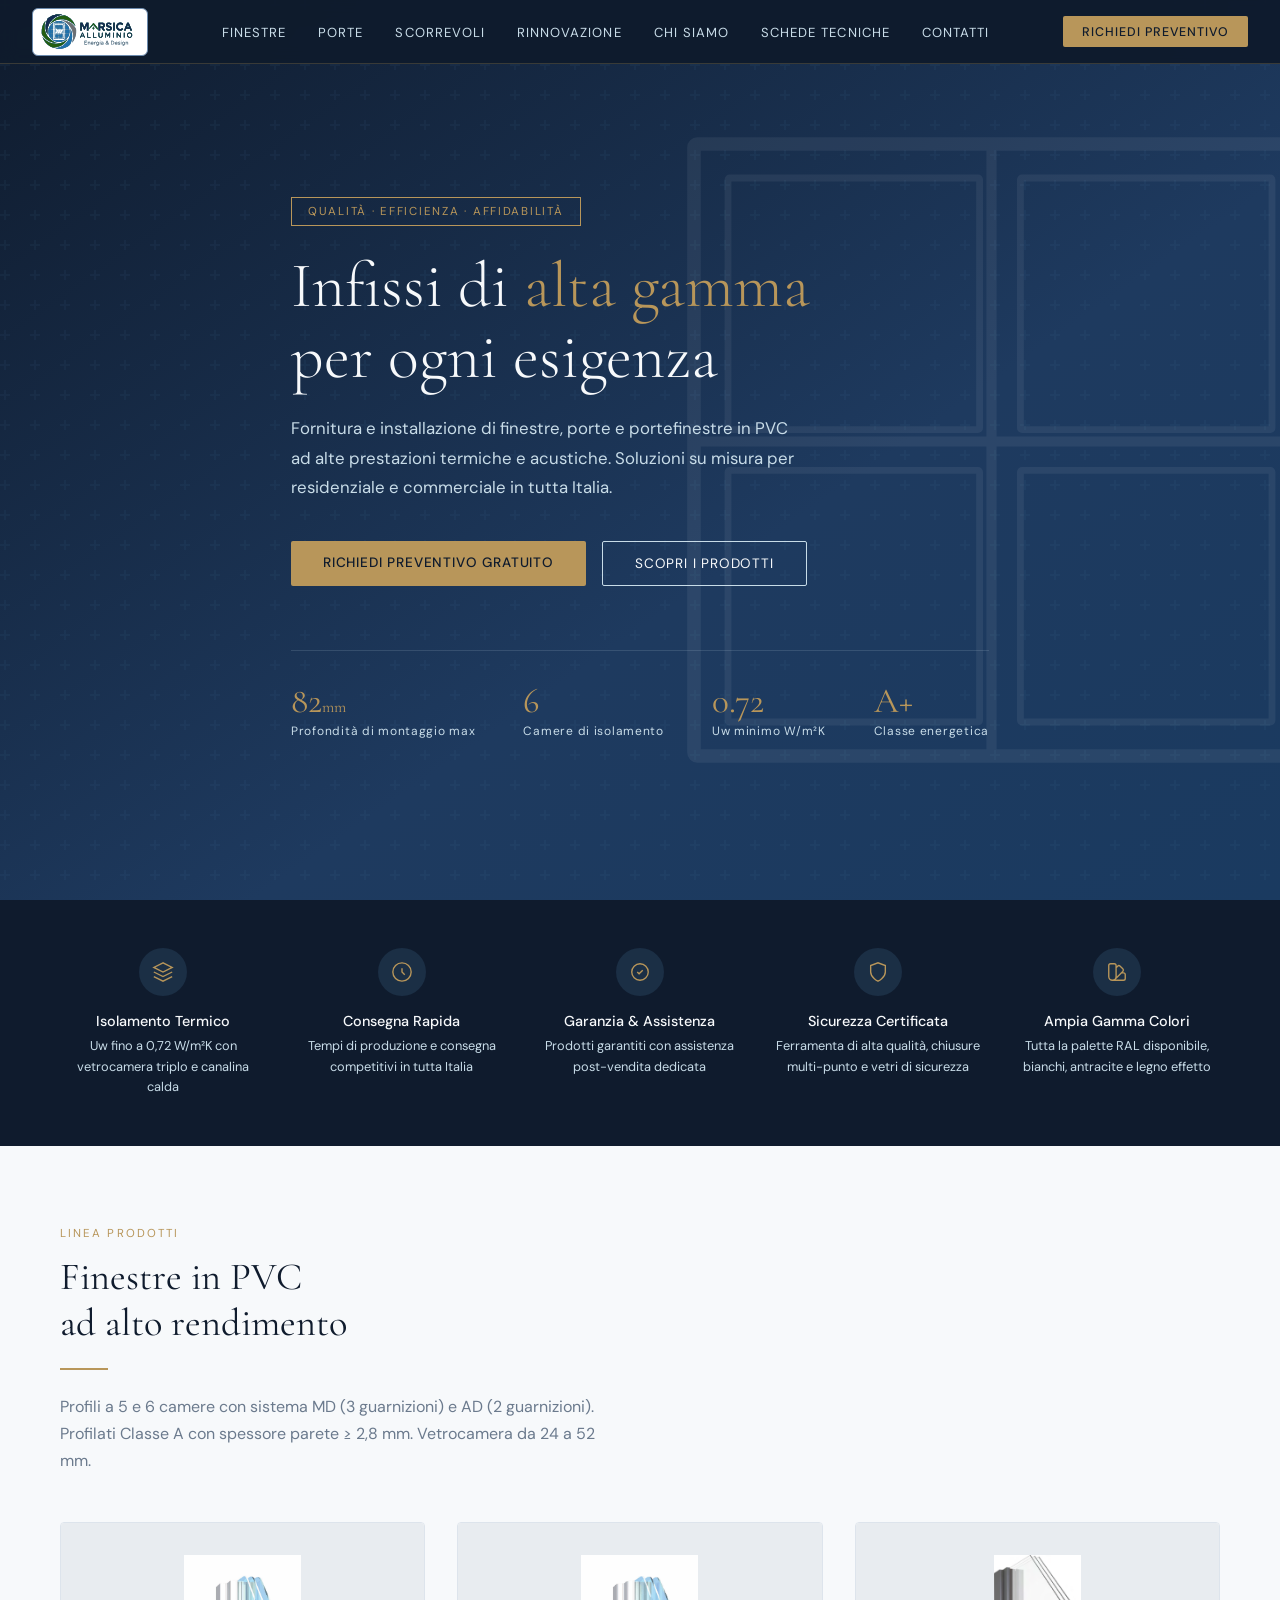
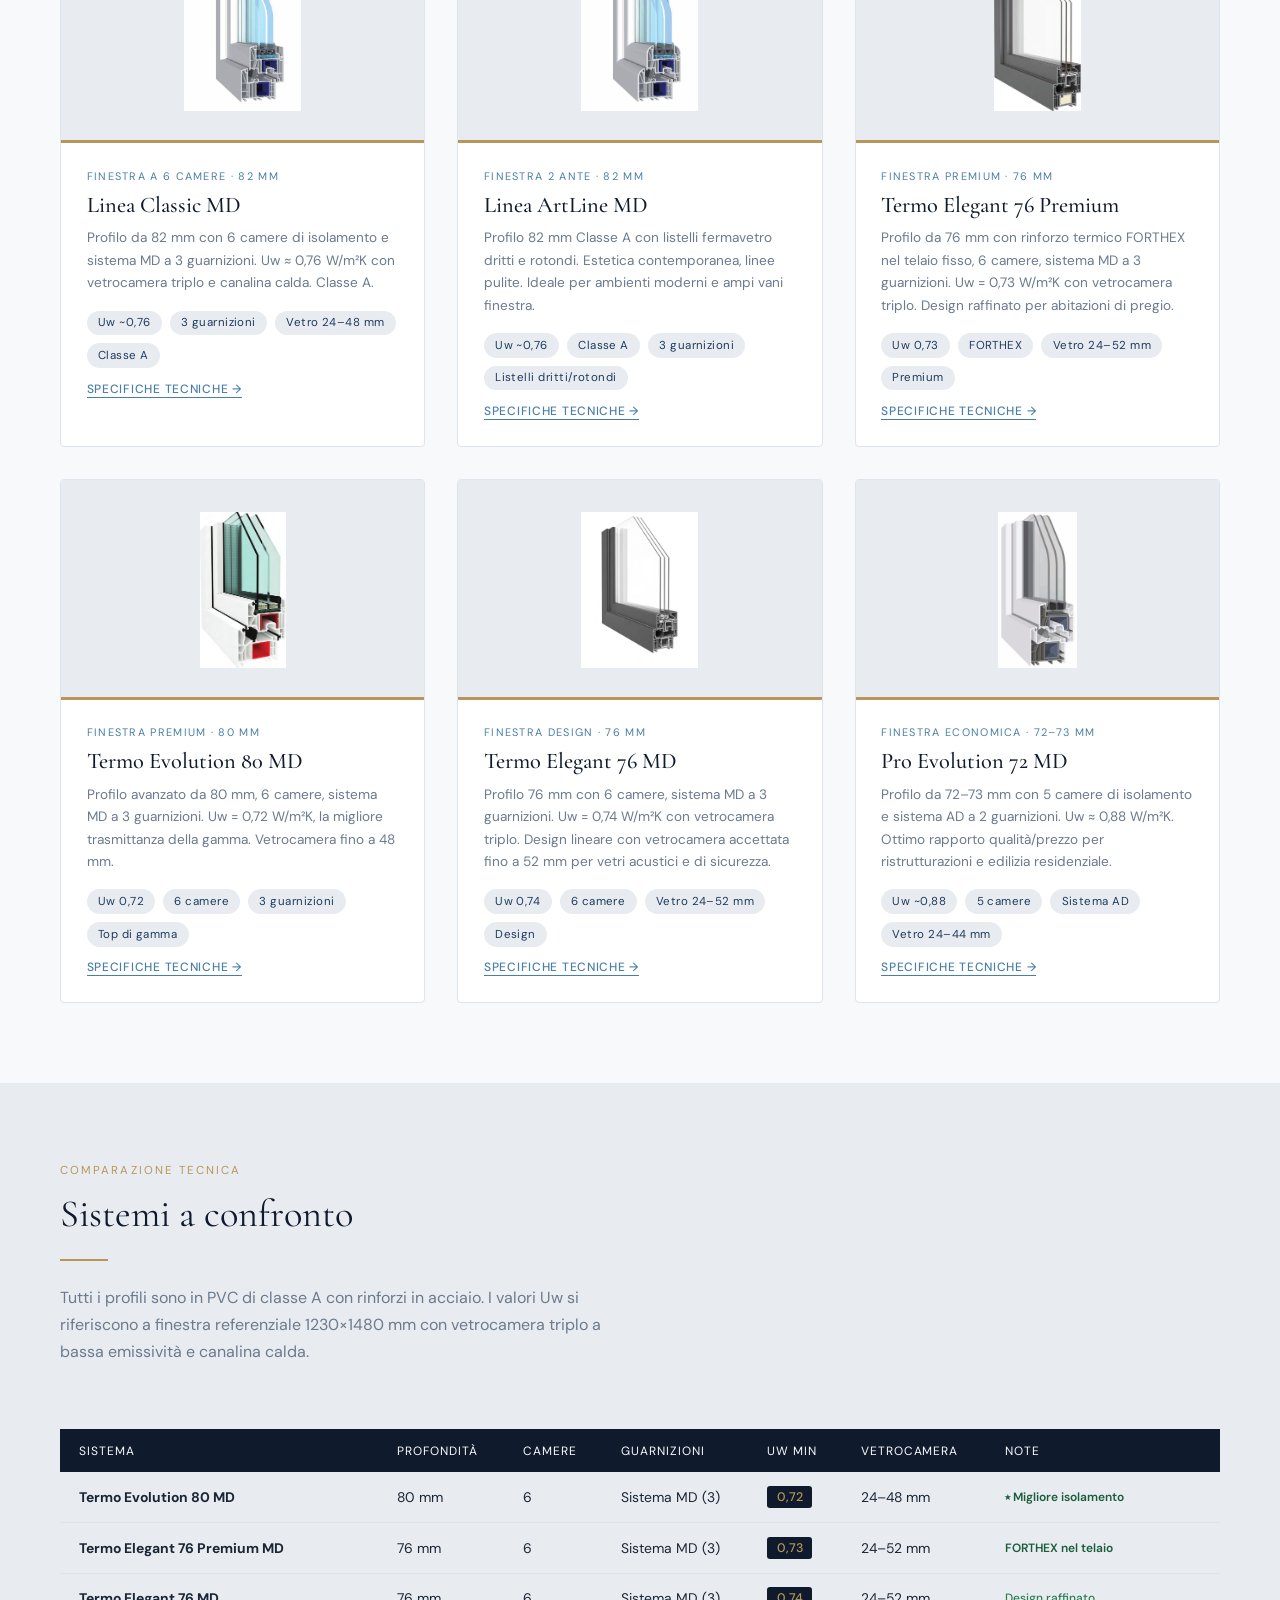
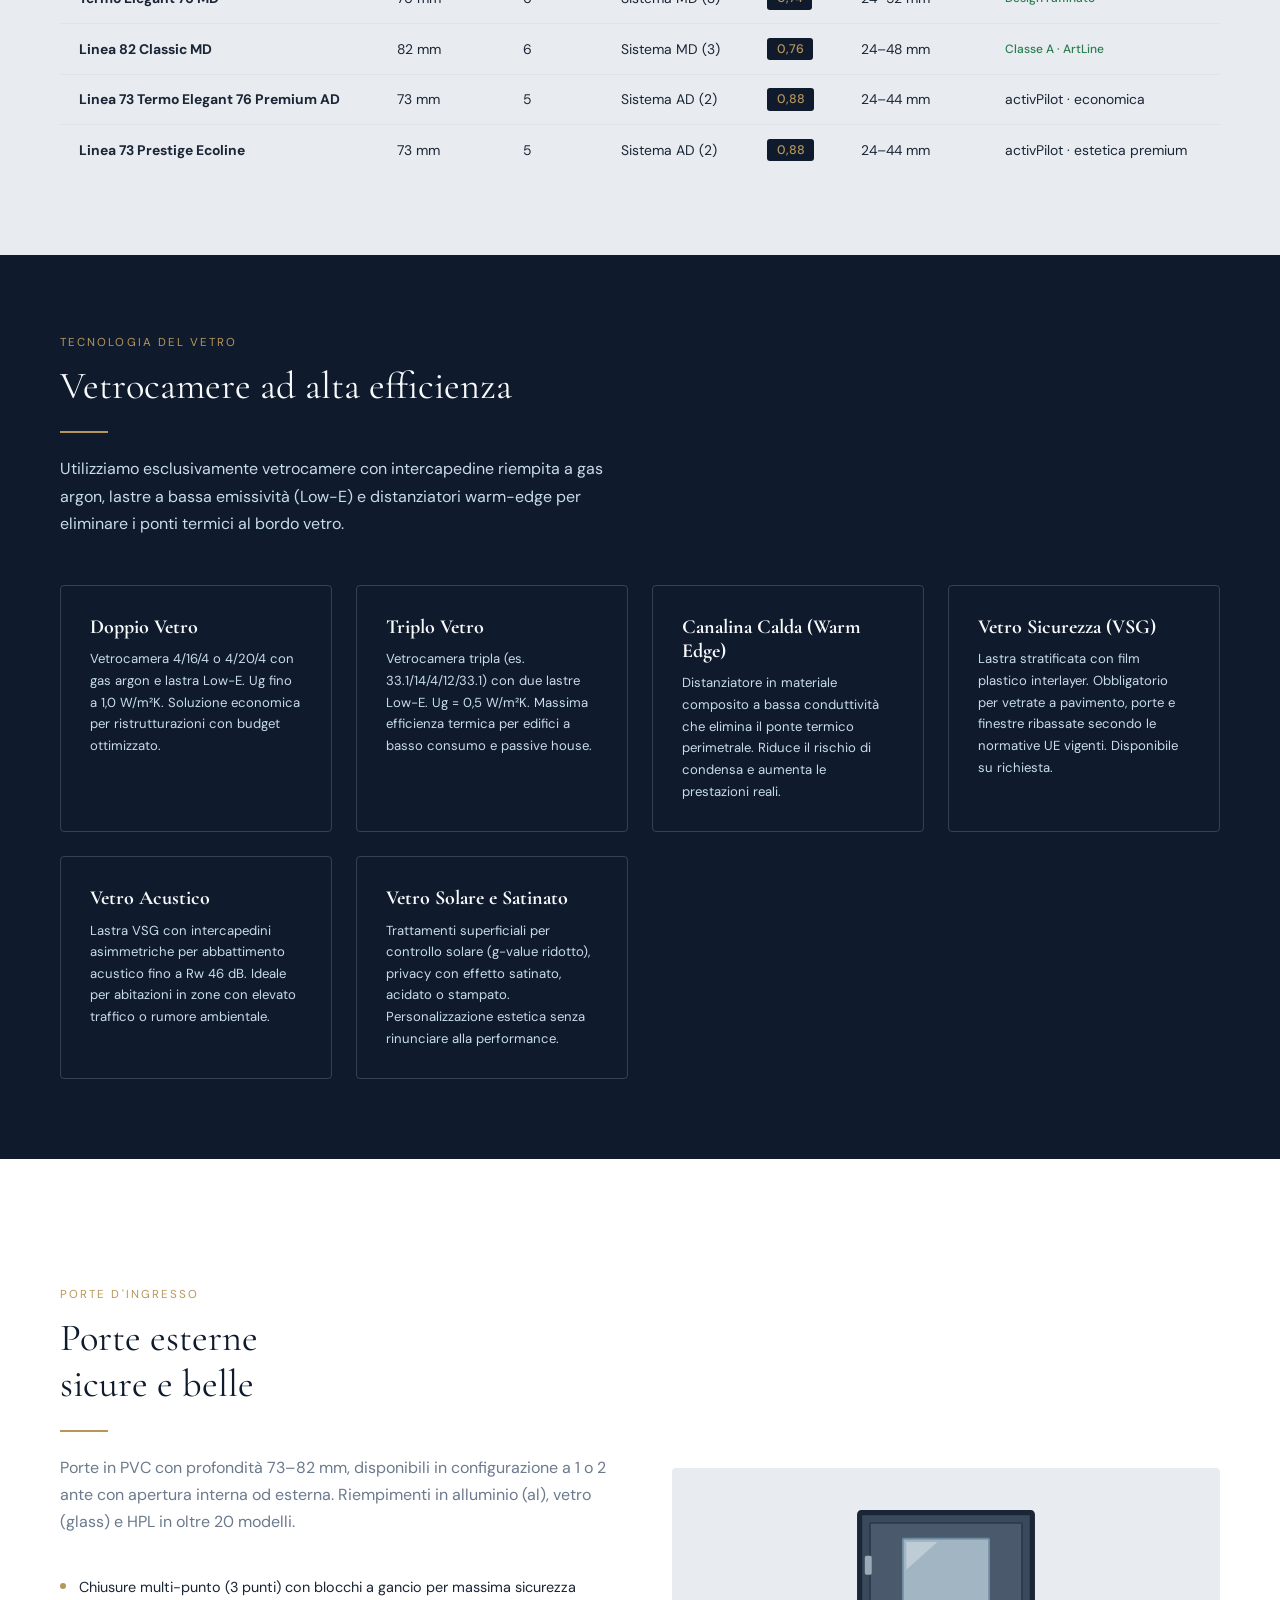
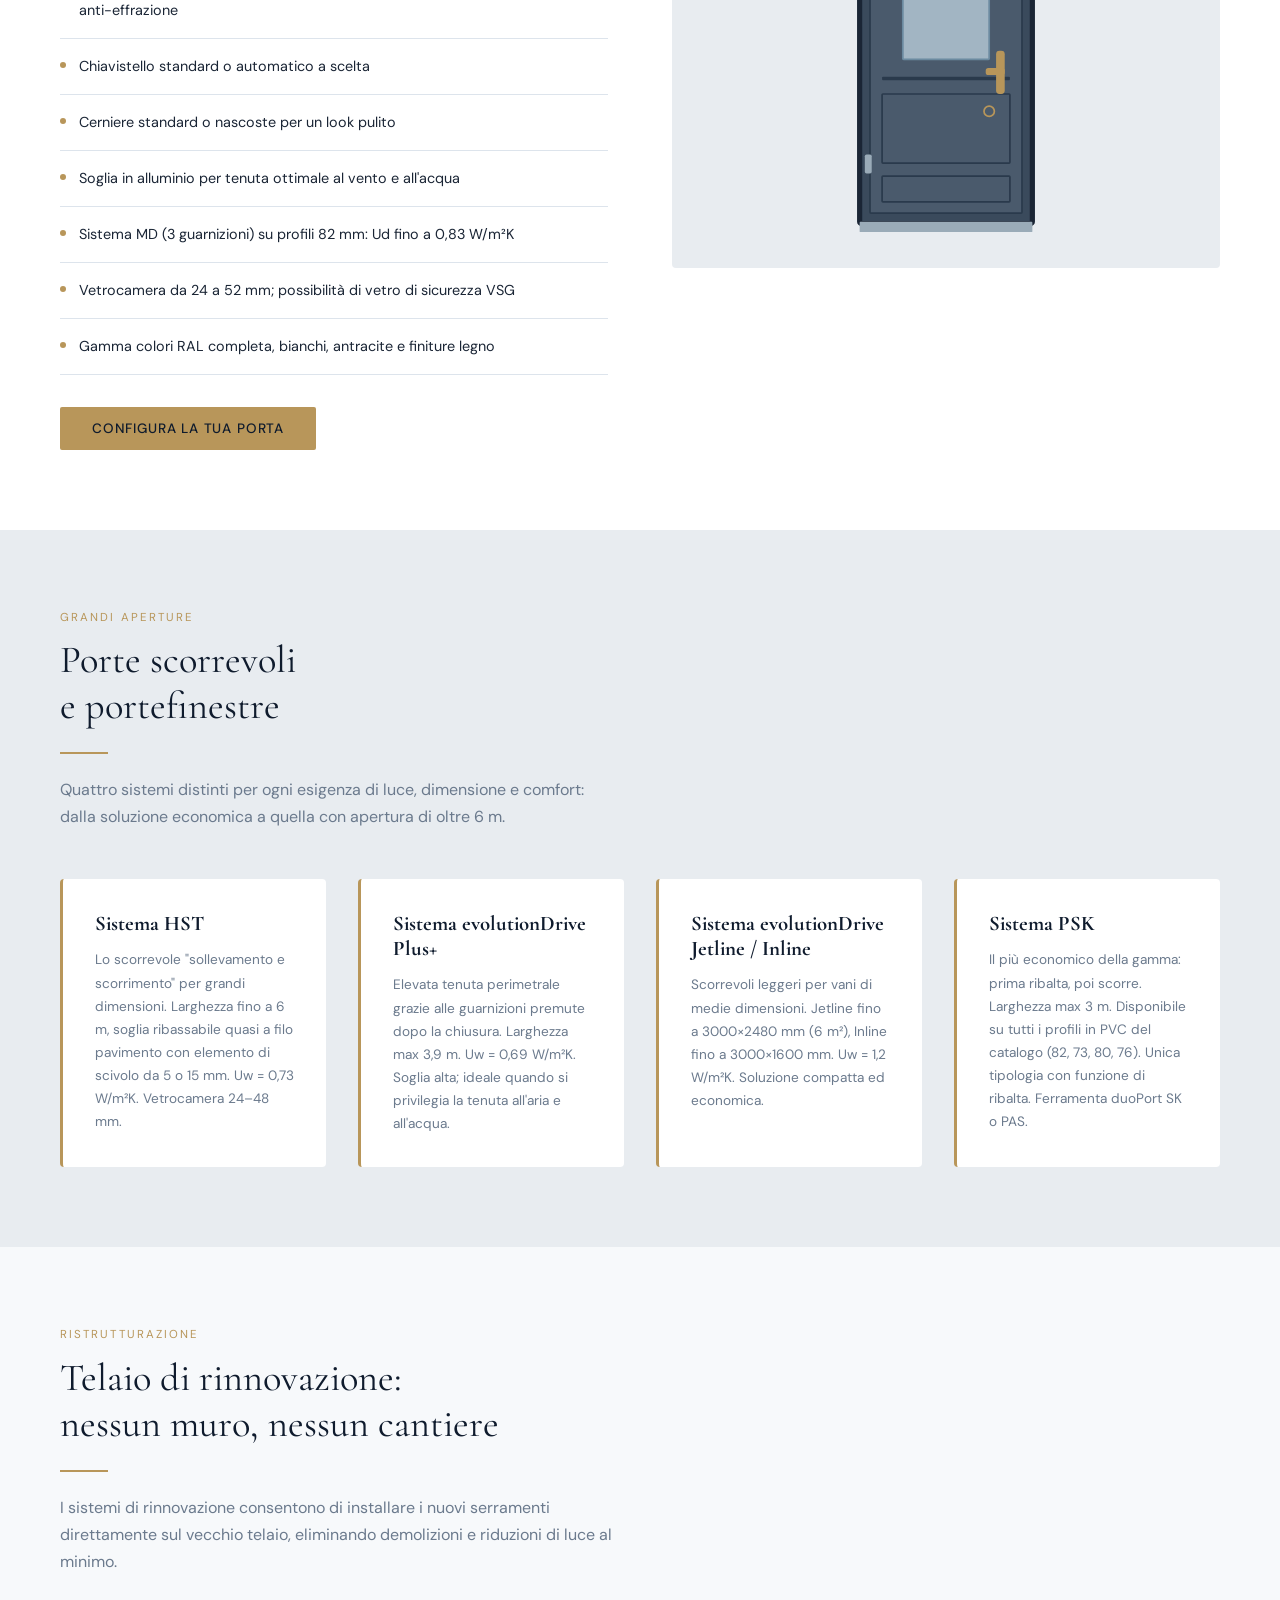
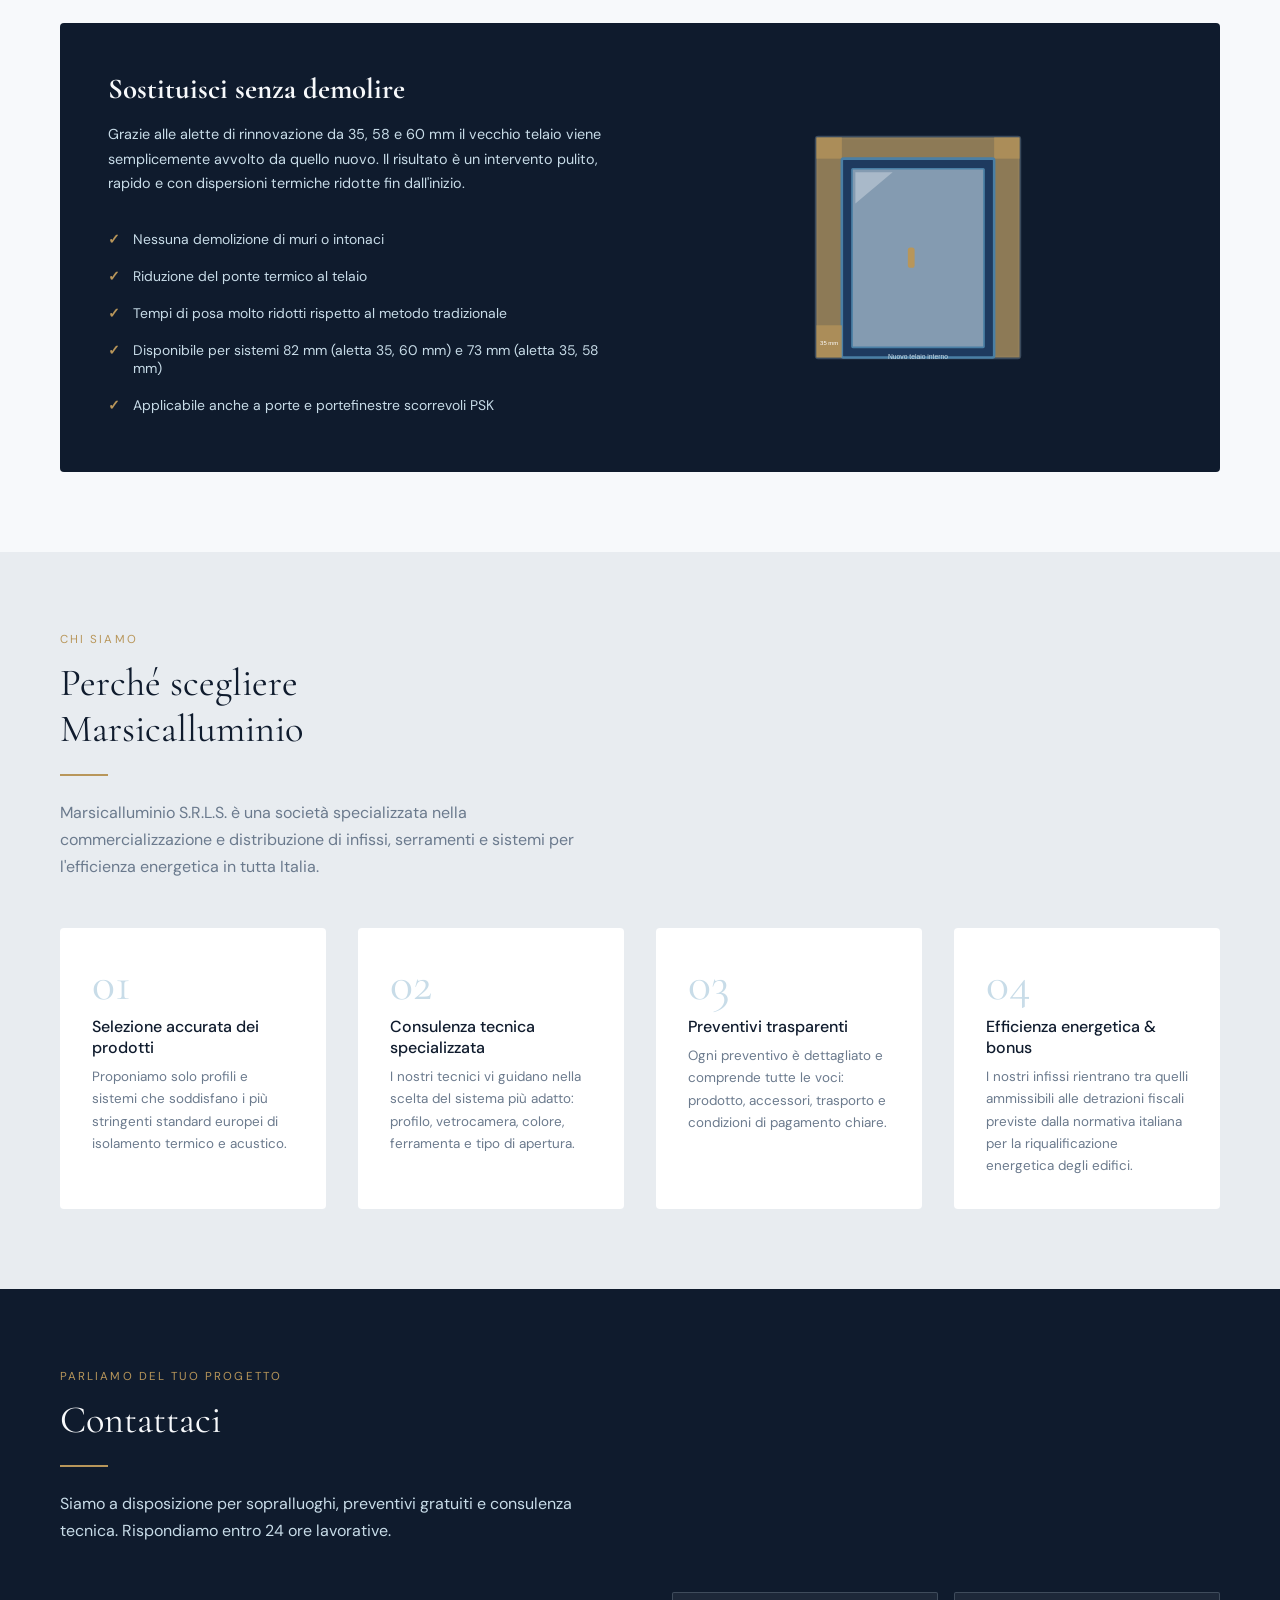
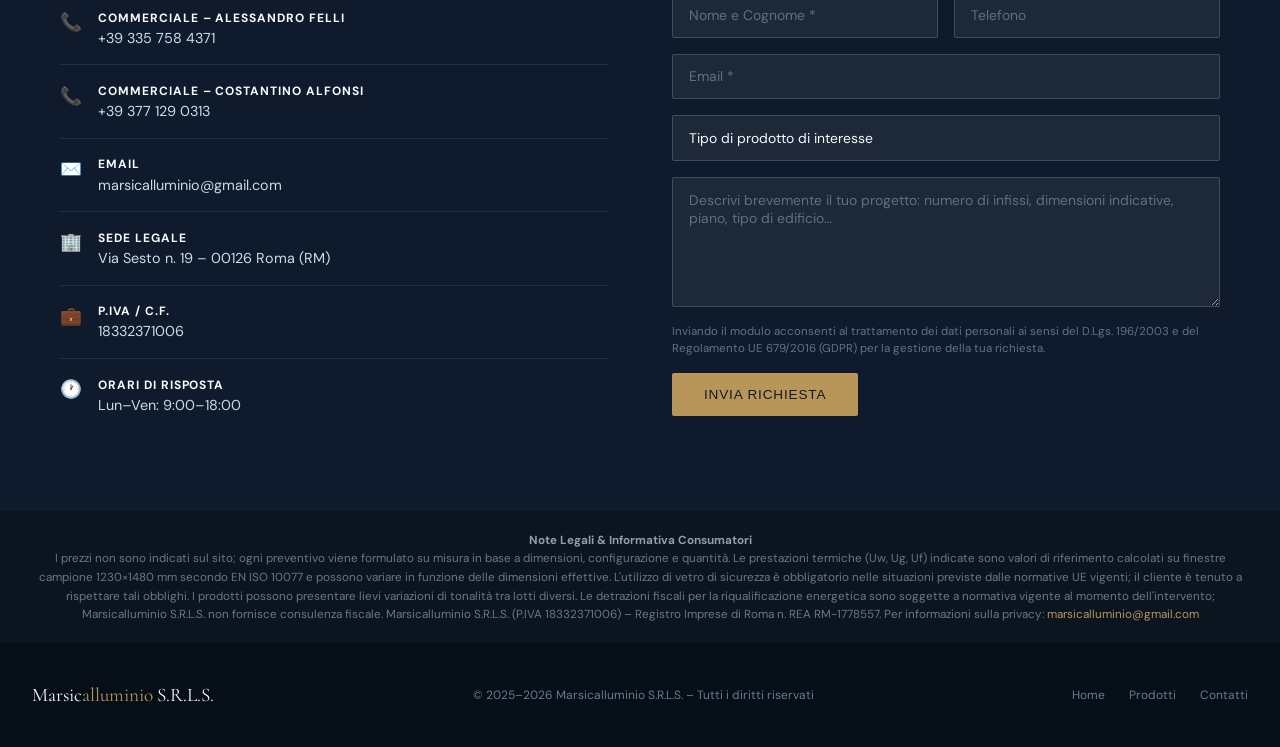
==== index.html @ 1d73bea4 "Improve Formspree contact form: add _replyto field and better error handling Agent-Logs-Url: https:/" ====
<!DOCTYPE html>
<html lang="it">
<head>
<meta charset="UTF-8">
<meta name="viewport" content="width=device-width, initial-scale=1.0">
<title>Marsicalluminio S.R.L.S. – Infissi, Finestre & Porte</title>
<meta name="description" content="Marsicalluminio S.R.L.S. – Commercio, fornitura e installazione di finestre, porte, infissi e serramenti in PVC, alluminio e legno. Roma e tutta Italia.">
<link rel="preconnect" href="https://fonts.googleapis.com">
<link href="https://fonts.googleapis.com/css2?family=Cormorant+Garamond:wght@300;400;500;600&family=DM+Sans:wght@300;400;500&display=swap" rel="stylesheet">
<style>
  :root {
    --navy: #0f1b2d;
    --steel: #1e3a5f;
    --sky: #4a7fa5;
    --ice: #c8dce8;
    --silver: #e8ecf0;
    --gold: #b8965a;
    --white: #f7f9fb;
    --text: #1a2535;
    --muted: #6b7a8d;
    --radius: 2px;
  }

  *, *::before, *::after { box-sizing: border-box; margin: 0; padding: 0; }

  html { scroll-behavior: smooth; }

  body {
    font-family: 'DM Sans', sans-serif;
    background: var(--white);
    color: var(--text);
    overflow-x: hidden;
  }

  /* ─── NAVBAR ─────────────────────────────── */
  nav {
    position: fixed; top: 0; left: 0; right: 0; z-index: 100;
    background: rgba(15,27,45,0.97);
    backdrop-filter: blur(8px);
    border-bottom: 1px solid rgba(184,150,90,0.25);
    padding: 0 2rem;
    display: flex; align-items: center; justify-content: space-between;
    height: 64px;
  }
  .nav-brand {
    display: flex; align-items: center;
    text-decoration: none;
    height: 100%;
    padding: 8px 0;
  }
  .nav-brand img {
    height: 48px; width: auto;
    display: block;
    background: #fff;
    border: 1.5px solid #6b8aad;
    border-radius: 6px;
    padding: 4px 10px 4px 6px;
  }
  .nav-links { display: flex; gap: 2rem; list-style: none; }
  .nav-links a {
    color: var(--ice); font-size: .82rem; text-decoration: none;
    letter-spacing: 0.08em; text-transform: uppercase;
    transition: color .2s;
  }
  .nav-links a:hover { color: var(--gold); }
  .nav-cta {
    background: var(--gold); color: var(--navy);
    padding: .45rem 1.2rem; border-radius: var(--radius);
    font-size: .78rem; font-weight: 500; letter-spacing: .08em;
    text-transform: uppercase; text-decoration: none;
    transition: opacity .2s;
  }
  .nav-cta:hover { opacity: .85; }
  .hamburger { display: none; flex-direction: column; gap: 5px; cursor: pointer; }
  .hamburger span { width: 24px; height: 2px; background: var(--white); display: block; }

  /* ─── HERO ────────────────────────────────── */
  .hero {
    min-height: 100vh;
    background: linear-gradient(145deg, var(--navy) 0%, var(--steel) 60%, #1a3a60 100%);
    position: relative; overflow: hidden;
    display: flex; align-items: center;
    padding: 100px 2rem 4rem;
  }
  .hero::before {
    content: '';
    position: absolute; inset: 0;
    background: url("data:image/svg+xml,%3Csvg width='60' height='60' viewBox='0 0 60 60' xmlns='http://www.w3.org/2000/svg'%3E%3Cg fill='none' fill-rule='evenodd'%3E%3Cg fill='%234a7fa5' fill-opacity='0.07'%3E%3Cpath d='M36 34v-4h-2v4h-4v2h4v4h2v-4h4v-2h-4zm0-30V0h-2v4h-4v2h4v4h2V6h4V4h-4zM6 34v-4H4v4H0v2h4v4h2v-4h4v-2H6zM6 4V0H4v4H0v2h4v4h2V6h4V4H6z'/%3E%3C/g%3E%3C/g%3E%3C/svg%3E");
  }
  /* Decorative window silhouette */
  .hero-deco {
    position: absolute; right: -60px; top: 50%; transform: translateY(-50%);
    width: 680px; height: 680px; opacity: .06;
  }
  .hero-content { position: relative; max-width: 680px; }
  .hero-badge {
    display: inline-block;
    border: 1px solid var(--gold); color: var(--gold);
    font-size: .72rem; letter-spacing: .15em; text-transform: uppercase;
    padding: .35rem 1rem; margin-bottom: 1.6rem;
    animation: fadeUp .8s ease both;
  }
  .hero h1 {
    font-family: 'Cormorant Garamond', serif;
    font-size: clamp(2.6rem, 5vw, 4.2rem);
    font-weight: 300; line-height: 1.1;
    color: var(--white); margin-bottom: 1.4rem;
    animation: fadeUp .8s .1s ease both;
  }
  .hero h1 em { color: var(--gold); font-style: normal; }
  .hero p {
    font-size: 1.05rem; color: var(--ice); line-height: 1.75;
    margin-bottom: 2.4rem; max-width: 520px;
    animation: fadeUp .8s .2s ease both;
  }
  .hero-actions {
    display: flex; gap: 1rem; flex-wrap: wrap;
    animation: fadeUp .8s .3s ease both;
  }
  .btn-primary {
    background: var(--gold); color: var(--navy);
    padding: .8rem 2rem; font-size: .85rem; font-weight: 500;
    letter-spacing: .06em; text-transform: uppercase;
    text-decoration: none; border-radius: var(--radius);
    transition: opacity .2s, transform .2s;
  }
  .btn-primary:hover { opacity: .88; transform: translateY(-1px); }
  .btn-outline {
    border: 1px solid var(--ice); color: var(--white);
    padding: .8rem 2rem; font-size: .85rem; font-weight: 400;
    letter-spacing: .06em; text-transform: uppercase;
    text-decoration: none; border-radius: var(--radius);
    transition: background .2s;
  }
  .btn-outline:hover { background: rgba(255,255,255,.08); }

  .hero-stats {
    display: flex; gap: 3rem; margin-top: 4rem;
    animation: fadeUp .8s .4s ease both;
    padding-top: 2rem; border-top: 1px solid rgba(200,220,232,.15);
  }
  .stat-num {
    font-family: 'Cormorant Garamond', serif;
    font-size: 2.2rem; color: var(--gold); line-height: 1;
  }
  .stat-lbl { font-size: .75rem; color: var(--ice); letter-spacing: .06em; margin-top: .3rem; }

  /* ─── WINDOW SVG ILLUSTRATIONS ──────────── */
  .win-svg { width: 100%; height: 100%; }

  /* ─── SECTIONS ────────────────────────────── */
  section { padding: 5rem 2rem; }
  .container { max-width: 1160px; margin: 0 auto; }
  .section-label {
    font-size: .72rem; letter-spacing: .18em; text-transform: uppercase;
    color: var(--gold); margin-bottom: .8rem;
  }
  .section-title {
    font-family: 'Cormorant Garamond', serif;
    font-size: clamp(1.8rem, 3vw, 2.8rem);
    font-weight: 400; color: var(--navy); line-height: 1.2;
    margin-bottom: 1rem;
  }
  .section-sub { font-size: 1rem; color: var(--muted); line-height: 1.7; max-width: 560px; }
  .divider { width: 48px; height: 2px; background: var(--gold); margin: 1.4rem 0; }

  /* ─── FEATURES STRIP ──────────────────────── */
  .features-strip {
    background: var(--navy); padding: 3rem 2rem;
  }
  .features-grid {
    max-width: 1160px; margin: 0 auto;
    display: grid; grid-template-columns: repeat(auto-fit, minmax(200px, 1fr)); gap: 2rem;
  }
  .feature-item { text-align: center; }
  .feature-icon {
    width: 48px; height: 48px; margin: 0 auto 1rem;
    background: rgba(74,127,165,.2); border-radius: 50%;
    display: flex; align-items: center; justify-content: center;
  }
  .feature-icon svg { width: 22px; height: 22px; stroke: var(--gold); fill: none; stroke-width: 1.5; }
  .feature-item h3 { font-size: .9rem; color: var(--white); font-weight: 500; margin-bottom: .4rem; }
  .feature-item p { font-size: .8rem; color: var(--ice); line-height: 1.6; }

  /* ─── PRODUCTS ────────────────────────────── */
  #prodotti { background: var(--white); }
  .products-grid {
    display: grid;
    grid-template-columns: repeat(auto-fit, minmax(300px, 1fr));
    gap: 2rem; margin-top: 3rem;
  }
  a.product-card {
    display: block; text-decoration: none; color: inherit;
  }
  .product-card {
    background: #fff; border: 1px solid #dde4ec;
    border-radius: 4px; overflow: hidden;
    transition: transform .25s, box-shadow .25s;
  }
  .product-card:hover { transform: translateY(-4px); box-shadow: 0 12px 32px rgba(15,27,45,.12); }
  .product-visual {
    background: var(--silver);
    height: 220px; display: flex; align-items: center; justify-content: center;
    padding: 2rem; position: relative; overflow: hidden;
  }
  .product-visual::after {
    content: '';
    position: absolute; bottom: 0; left: 0; right: 0; height: 3px;
    background: var(--gold);
  }
  .product-info { padding: 1.6rem; }
  .product-tag {
    font-size: .68rem; letter-spacing: .12em; text-transform: uppercase;
    color: var(--sky); margin-bottom: .5rem;
  }
  .product-info h3 {
    font-family: 'Cormorant Garamond', serif;
    font-size: 1.4rem; font-weight: 500; color: var(--navy); margin-bottom: .6rem;
  }
  .product-info p { font-size: .85rem; color: var(--muted); line-height: 1.65; margin-bottom: 1rem; }
  .product-specs { display: flex; flex-wrap: wrap; gap: .5rem; }
  .spec-pill {
    font-size: .72rem; padding: .3rem .7rem;
    background: var(--silver); color: var(--steel);
    border-radius: 20px; letter-spacing: .04em;
  }
  .product-tech-link {
    display: inline-block; margin-top: .8rem;
    font-size: .75rem; font-weight: 500; letter-spacing: .06em; text-transform: uppercase;
    color: var(--sky); text-decoration: none;
    border-bottom: 1px solid var(--sky);
    transition: color .2s, border-color .2s;
  }
  .product-tech-link:hover { color: var(--gold); border-color: var(--gold); }

  /* ─── WINDOW TYPES SVGs ───────────────────── */
  .svg-window-casement { /* inline */ }

  /* ─── SYSTEMS SECTION ─────────────────────── */
  #sistemi { background: var(--silver); }
  .systems-table {
    width: 100%; border-collapse: collapse; margin-top: 2rem;
    font-size: .87rem;
  }
  .systems-table th {
    background: var(--navy); color: var(--white);
    padding: .85rem 1.2rem; text-align: left;
    font-size: .75rem; letter-spacing: .08em; text-transform: uppercase; font-weight: 400;
  }
  .systems-table td {
    padding: .85rem 1.2rem; border-bottom: 1px solid #dde4ec;
    vertical-align: middle;
  }
  .systems-table tr:last-child td { border-bottom: none; }
  .systems-table tr:hover td { background: rgba(74,127,165,.05); }
  .uw-badge {
    display: inline-block;
    background: var(--navy); color: var(--gold);
    font-size: .78rem; padding: .2rem .6rem; border-radius: 3px; font-weight: 500;
  }
  .system-good { color: #2a7c4f; font-weight: 500; font-size: .75rem; }
  .system-best { color: #1a5c38; font-weight: 600; font-size: .75rem; }

  /* ─── GLAZING ─────────────────────────────── */
  #vetrocamera { background: var(--navy); color: var(--white); }
  #vetrocamera .section-title { color: var(--white); }
  #vetrocamera .section-sub { color: var(--ice); }
  .glass-grid {
    display: grid; grid-template-columns: repeat(auto-fit, minmax(220px, 1fr));
    gap: 1.5rem; margin-top: 3rem;
  }
  .glass-card {
    border: 1px solid rgba(200,220,232,.2); padding: 1.8rem;
    border-radius: 4px; transition: border-color .2s;
  }
  .glass-card:hover { border-color: var(--gold); }
  .glass-card h3 { font-family: 'Cormorant Garamond', serif; font-size: 1.25rem; color: var(--white); margin-bottom: .6rem; }
  .glass-card p { font-size: .82rem; color: var(--ice); line-height: 1.65; }

  /* ─── DOORS SECTION ───────────────────────── */
  #porte { background: #fff; }
  .doors-layout {
    display: grid; grid-template-columns: 1fr 1fr; gap: 4rem;
    align-items: center; margin-top: 3rem;
  }
  .doors-list { list-style: none; }
  .doors-list li {
    padding: 1rem 0; border-bottom: 1px solid #dde4ec;
    display: flex; align-items: flex-start; gap: .8rem;
    font-size: .9rem; color: var(--text); line-height: 1.6;
  }
  .doors-list li::before {
    content: ''; flex-shrink: 0;
    width: 6px; height: 6px; background: var(--gold);
    border-radius: 50%; margin-top: .45rem;
  }
  .door-visual {
    background: var(--silver); border-radius: 4px;
    height: 400px; display: flex; align-items: center; justify-content: center;
    position: relative; overflow: hidden;
  }

  /* ─── SLIDING DOORS ───────────────────────── */
  #scorrevoli { background: var(--silver); }
  .scorrevoli-grid {
    display: grid; grid-template-columns: repeat(auto-fit, minmax(260px, 1fr));
    gap: 2rem; margin-top: 3rem;
  }
  .scor-card {
    background: #fff; padding: 2rem; border-radius: 4px;
    border-left: 3px solid var(--gold);
  }
  .scor-card h3 { font-family: 'Cormorant Garamond', serif; font-size: 1.3rem; color: var(--navy); margin-bottom: .8rem; }
  .scor-card p { font-size: .85rem; color: var(--muted); line-height: 1.7; }

  /* ─── RENOVATION ──────────────────────────── */
  #rinnovazione { background: var(--white); }
  .rinn-box {
    background: var(--navy); border-radius: 4px;
    padding: 3rem; margin-top: 3rem;
    display: grid; grid-template-columns: 1fr 1fr; gap: 3rem; align-items: center;
  }
  .rinn-box h3 { font-family: 'Cormorant Garamond', serif; font-size: 1.8rem; color: var(--white); margin-bottom: 1rem; }
  .rinn-box p { font-size: .9rem; color: var(--ice); line-height: 1.7; }
  .rinn-points { list-style: none; margin-top: 1.5rem; }
  .rinn-points li { display: flex; gap: .8rem; padding: .6rem 0; color: var(--ice); font-size: .87rem; }
  .rinn-points li::before { content: '✓'; color: var(--gold); flex-shrink: 0; font-weight: 600; }

  /* ─── WHY US ──────────────────────────────── */
  #perche { background: var(--silver); }
  .why-grid {
    display: grid; grid-template-columns: repeat(auto-fit, minmax(240px, 1fr));
    gap: 2rem; margin-top: 3rem;
  }
  .why-card { background: #fff; padding: 2rem; border-radius: 4px; }
  .why-num {
    font-family: 'Cormorant Garamond', serif;
    font-size: 3rem; color: var(--ice); line-height: 1; margin-bottom: .5rem;
  }
  .why-card h3 { font-size: 1rem; font-weight: 500; color: var(--navy); margin-bottom: .5rem; }
  .why-card p { font-size: .84rem; color: var(--muted); line-height: 1.65; }

  /* ─── CONTACT ─────────────────────────────── */
  #contatti { background: var(--navy); }
  #contatti .section-title { color: var(--white); }
  #contatti .section-sub { color: var(--ice); }
  .contact-grid {
    display: grid; grid-template-columns: 1fr 1fr; gap: 4rem;
    margin-top: 3rem; align-items: start;
  }
  .contact-info { list-style: none; }
  .contact-info li {
    display: flex; align-items: flex-start; gap: 1rem;
    padding: 1.1rem 0; border-bottom: 1px solid rgba(200,220,232,.1);
    color: var(--ice); font-size: .9rem;
  }
  .contact-info li:last-child { border-bottom: none; }
  .contact-info strong { color: var(--white); display: block; font-size: .75rem; letter-spacing: .08em; text-transform: uppercase; margin-bottom: .2rem; }
  .ci-icon { color: var(--gold); font-size: 1.1rem; flex-shrink: 0; margin-top: .1rem; }
  .contact-form { display: flex; flex-direction: column; gap: 1rem; }
  .form-row { display: grid; grid-template-columns: 1fr 1fr; gap: 1rem; }
  .contact-form input,
  .contact-form textarea,
  .contact-form select {
    width: 100%;
    background: rgba(255,255,255,.06); border: 1px solid rgba(200,220,232,.2);
    color: var(--white); padding: .8rem 1rem; border-radius: var(--radius);
    font-family: 'DM Sans', sans-serif; font-size: .87rem;
    transition: border-color .2s;
    appearance: none;
  }
  .contact-form input::placeholder,
  .contact-form textarea::placeholder { color: rgba(200,220,232,.4); }
  .contact-form input:focus,
  .contact-form textarea:focus,
  .contact-form select:focus {
    outline: none; border-color: var(--gold);
  }
  .contact-form textarea { height: 130px; resize: vertical; }
  .contact-form option { background: var(--navy); }
  .btn-submit {
    background: var(--gold); color: var(--navy); border: none;
    padding: .85rem 2rem; font-size: .85rem; font-weight: 500;
    letter-spacing: .06em; text-transform: uppercase;
    border-radius: var(--radius); cursor: pointer;
    transition: opacity .2s; align-self: flex-start;
  }
  .btn-submit:hover { opacity: .85; }

  /* ─── DISCLAIMER ──────────────────────────── */
  .disclaimer-bar {
    background: #0a1520; padding: 1.2rem 2rem;
    font-size: .73rem; color: rgba(200,220,232,.5); line-height: 1.6;
    text-align: center;
  }
  .disclaimer-bar a { color: var(--gold); text-decoration: none; }

  /* ─── FOOTER ──────────────────────────────── */
  footer {
    background: #060e18; padding: 2.5rem 2rem;
    display: flex; align-items: center; justify-content: space-between;
    flex-wrap: wrap; gap: 1rem;
  }
  .footer-brand {
    font-family: 'Cormorant Garamond', serif;
    font-size: 1.2rem; color: var(--white);
  }
  .footer-brand span { color: var(--gold); }
  .footer-copy { font-size: .75rem; color: var(--muted); }
  .footer-links { display: flex; gap: 1.5rem; }
  .footer-links a { font-size: .75rem; color: var(--muted); text-decoration: none; }
  .footer-links a:hover { color: var(--gold); }

  /* ─── ANIMATIONS ──────────────────────────── */
  @keyframes fadeUp {
    from { opacity: 0; transform: translateY(20px); }
    to   { opacity: 1; transform: translateY(0); }
  }
  .reveal {
    opacity: 0; transform: translateY(24px);
    transition: opacity .6s ease, transform .6s ease;
  }
  .reveal.visible { opacity: 1; transform: none; }

  /* ─── RESPONSIVE ──────────────────────────── */
  @media (max-width: 768px) {
    .nav-links { display: none; }
    .nav-cta { display: none; }
    .hamburger { display: flex; }
    .hero-stats { gap: 1.5rem; flex-wrap: wrap; }
    .doors-layout, .rinn-box, .contact-grid { grid-template-columns: 1fr; }
    .door-visual { height: 240px; }
    .form-row { grid-template-columns: 1fr; }
    .rinn-box { padding: 2rem; }
  }
</style>
</head>
<body>

<!-- ── NAVBAR ────────────────────────────────── -->
<nav>
  <a href="#" class="nav-brand"><img src="Logo%20Marsicalluminio.svg" alt="Marsicalluminio" /></a>
  <ul class="nav-links">
    <li><a href="#prodotti">Finestre</a></li>
    <li><a href="#porte">Porte</a></li>
    <li><a href="#scorrevoli">Scorrevoli</a></li>
    <li><a href="#rinnovazione">Rinnovazione</a></li>
    <li><a href="#perche">Chi Siamo</a></li>
    <li><a href="tech.html">Schede Tecniche</a></li>
    <li><a href="#contatti">Contatti</a></li>
  </ul>
  <a href="#contatti" class="nav-cta">Richiedi Preventivo</a>
  <div class="hamburger" onclick="toggleMenu()">
    <span></span><span></span><span></span>
  </div>
</nav>

<!-- ── HERO ──────────────────────────────────── -->
<section class="hero" id="home">
  <!-- decorative large window silhouette -->
  <svg class="hero-deco" viewBox="0 0 400 400" fill="none" xmlns="http://www.w3.org/2000/svg">
    <rect x="20" y="20" width="360" height="360" rx="2" stroke="white" stroke-width="8"/>
    <rect x="40" y="40" width="148" height="148" rx="1" stroke="white" stroke-width="4"/>
    <rect x="212" y="40" width="148" height="148" rx="1" stroke="white" stroke-width="4"/>
    <rect x="40" y="212" width="148" height="148" rx="1" stroke="white" stroke-width="4"/>
    <rect x="212" y="212" width="148" height="148" rx="1" stroke="white" stroke-width="4"/>
    <line x1="195" y1="20" x2="195" y2="380" stroke="white" stroke-width="6"/>
    <line x1="20" y1="195" x2="380" y2="195" stroke="white" stroke-width="6"/>
  </svg>

  <div class="hero-content container">
    <div class="hero-badge">Qualità · Efficienza · Affidabilità</div>
    <h1>Infissi di <em>alta gamma</em><br>per ogni esigenza</h1>
    <p>Fornitura e installazione di finestre, porte e portefinestre in PVC ad alte prestazioni termiche e acustiche. Soluzioni su misura per residenziale e commerciale in tutta Italia.</p>
    <div class="hero-actions">
      <a href="#contatti" class="btn-primary">Richiedi Preventivo Gratuito</a>
      <a href="#prodotti" class="btn-outline">Scopri i Prodotti</a>
    </div>
    <div class="hero-stats">
      <div>
        <div class="stat-num">82<small style="font-size:1rem">mm</small></div>
        <div class="stat-lbl">Profondità di montaggio max</div>
      </div>
      <div>
        <div class="stat-num">6</div>
        <div class="stat-lbl">Camere di isolamento</div>
      </div>
      <div>
        <div class="stat-num">0.72</div>
        <div class="stat-lbl">Uw minimo W/m²K</div>
      </div>
      <div>
        <div class="stat-num">A+</div>
        <div class="stat-lbl">Classe energetica</div>
      </div>
    </div>
  </div>
</section>

<!-- ── FEATURES STRIP ─────────────────────────── -->
<div class="features-strip">
  <div class="features-grid">
    <div class="feature-item">
      <div class="feature-icon">
        <svg viewBox="0 0 24 24"><path d="M12 2L2 7l10 5 10-5-10-5zM2 17l10 5 10-5M2 12l10 5 10-5"/></svg>
      </div>
      <h3>Isolamento Termico</h3>
      <p>Uw fino a 0,72 W/m²K con vetrocamera triplo e canalina calda</p>
    </div>
    <div class="feature-item">
      <div class="feature-icon">
        <svg viewBox="0 0 24 24"><circle cx="12" cy="12" r="10"/><path d="M12 8v4l3 3"/></svg>
      </div>
      <h3>Consegna Rapida</h3>
      <p>Tempi di produzione e consegna competitivi in tutta Italia</p>
    </div>
    <div class="feature-item">
      <div class="feature-icon">
        <svg viewBox="0 0 24 24"><path d="M9 12l2 2 4-4m6 2a9 9 0 11-18 0 9 9 0 0118 0z"/></svg>
      </div>
      <h3>Garanzia & Assistenza</h3>
      <p>Prodotti garantiti con assistenza post-vendita dedicata</p>
    </div>
    <div class="feature-item">
      <div class="feature-icon">
        <svg viewBox="0 0 24 24"><path d="M12 22s8-4 8-10V5l-8-3-8 3v7c0 6 8 10 8 10z"/></svg>
      </div>
      <h3>Sicurezza Certificata</h3>
      <p>Ferramenta di alta qualità, chiusure multi-punto e vetri di sicurezza</p>
    </div>
    <div class="feature-item">
      <div class="feature-icon">
        <svg viewBox="0 0 24 24"><path d="M7 21a4 4 0 01-4-4V5a2 2 0 012-2h4a2 2 0 012 2v12a4 4 0 01-4 4zm0 0h12a2 2 0 002-2v-4a2 2 0 00-2-2h-2.343M11 7.343l1.657-1.657a2 2 0 012.828 0l2.829 2.829a2 2 0 010 2.828l-8.486 8.485M7 17h.01"/></svg>
      </div>
      <h3>Ampia Gamma Colori</h3>
      <p>Tutta la palette RAL disponibile, bianchi, antracite e legno effetto</p>
    </div>
  </div>
</div>

<!-- ── PRODOTTI – FINESTRE ────────────────────── -->
<section id="prodotti">
  <div class="container">
    <div class="reveal">
      <div class="section-label">Linea Prodotti</div>
      <h2 class="section-title">Finestre in PVC<br>ad alto rendimento</h2>
      <div class="divider"></div>
      <p class="section-sub">Profili a 5 e 6 camere con sistema MD (3 guarnizioni) e AD (2 guarnizioni). Profilati Classe A con spessore parete ≥ 2,8 mm. Vetrocamera da 24 a 52 mm.</p>
    </div>
    <div class="products-grid">

      <!-- BV82 Classic -->
      <a href="tech.html#classic-md" class="product-card reveal">
        <div class="product-visual">
          <img src="Infimmagini/ClassicMD.png" alt="Linea Classic MD" style="max-height:100%;max-width:100%;object-fit:contain;">
        </div>
        <div class="product-info">
          <div class="product-tag">Finestra a 6 camere · 82 mm</div>
          <h3>Linea Classic MD</h3>
          <p>Profilo da 82 mm con 6 camere di isolamento e sistema MD a 3 guarnizioni. Uw ≈ 0,76 W/m²K con vetrocamera triplo e canalina calda. Classe A.</p>
          <div class="product-specs">
            <span class="spec-pill">Uw ~0,76</span>
            <span class="spec-pill">3 guarnizioni</span>
            <span class="spec-pill">Vetro 24–48 mm</span>
            <span class="spec-pill">Classe A</span>
          </div>
          <span class="product-tech-link">Specifiche tecniche →</span>
        </div>
      </a>

      <!-- BV82 Artline -->
      <a href="tech.html#artline-md" class="product-card reveal">
        <div class="product-visual">
          <img src="Infimmagini/ArtlineMD.png" alt="Linea Artline MD" style="max-height:100%;max-width:100%;object-fit:contain;">
        </div>
        <div class="product-info">
          <div class="product-tag">Finestra 2 ante · 82 mm</div>
          <h3>Linea ArtLine MD</h3>
          <p>Profilo 82 mm Classe A con listelli fermavetro dritti e rotondi. Estetica contemporanea, linee pulite. Ideale per ambienti moderni e ampi vani finestra.</p>
          <div class="product-specs">
            <span class="spec-pill">Uw ~0,76</span>
            <span class="spec-pill">Classe A</span>
            <span class="spec-pill">3 guarnizioni</span>
            <span class="spec-pill">Listelli dritti/rotondi</span>
          </div>
          <span class="product-tech-link">Specifiche tecniche →</span>
        </div>
      </a>

      <!-- Termo Elegant 76 Premium -->
      <a href="tech.html#termo-elegant-76-premium" class="product-card reveal">
        <div class="product-visual">
          <img src="Infimmagini/TermoElegant76%20Premium.png" alt="Termo Elegant 76 Premium" style="max-height:100%;max-width:100%;object-fit:contain;">
        </div>
        <div class="product-info">
          <div class="product-tag">Finestra premium · 76 mm</div>
          <h3>Termo Elegant 76 Premium</h3>
          <p>Profilo da 76 mm con rinforzo termico FORTHEX nel telaio fisso, 6 camere, sistema MD a 3 guarnizioni. Uw = 0,73 W/m²K con vetrocamera triplo. Design raffinato per abitazioni di pregio.</p>
          <div class="product-specs">
            <span class="spec-pill">Uw 0,73</span>
            <span class="spec-pill">FORTHEX</span>
            <span class="spec-pill">Vetro 24–52 mm</span>
            <span class="spec-pill">Premium</span>
          </div>
          <span class="product-tech-link">Specifiche tecniche →</span>
        </div>
      </a>

      <!-- Termo Evolution 80 -->
      <a href="tech.html#termo-evolution-80" class="product-card reveal">
        <div class="product-visual">
          <img src="Infimmagini/Termoevolution80.png" alt="Termo Evolution 80" style="max-height:100%;max-width:100%;object-fit:contain;">
        </div>
        <div class="product-info">
          <div class="product-tag">Finestra premium · 80 mm</div>
          <h3>Termo Evolution 80 MD</h3>
          <p>Profilo avanzato da 80 mm, 6 camere, sistema MD a 3 guarnizioni. Uw = 0,72 W/m²K, la migliore trasmittanza della gamma. Vetrocamera fino a 48 mm.</p>
          <div class="product-specs">
            <span class="spec-pill">Uw 0,72</span>
            <span class="spec-pill">6 camere</span>
            <span class="spec-pill">3 guarnizioni</span>
            <span class="spec-pill">Top di gamma</span>
          </div>
          <span class="product-tech-link">Specifiche tecniche →</span>
        </div>
      </a>

      <!-- Termo Elegant 76 -->
      <a href="tech.html#termo-elegant-76" class="product-card reveal">
        <div class="product-visual">
          <img src="Infimmagini/TermoElegant76.png" alt="Termo Elegant 76" style="max-height:100%;max-width:100%;object-fit:contain;">
        </div>
        <div class="product-info">
          <div class="product-tag">Finestra design · 76 mm</div>
          <h3>Termo Elegant 76 MD</h3>
          <p>Profilo 76 mm con 6 camere, sistema MD a 3 guarnizioni. Uw = 0,74 W/m²K con vetrocamera triplo. Design lineare con vetrocamera accettata fino a 52 mm per vetri acustici e di sicurezza.</p>
          <div class="product-specs">
            <span class="spec-pill">Uw 0,74</span>
            <span class="spec-pill">6 camere</span>
            <span class="spec-pill">Vetro 24–52 mm</span>
            <span class="spec-pill">Design</span>
          </div>
          <span class="product-tech-link">Specifiche tecniche →</span>
        </div>
      </a>

      <!-- Pro Evolution 72 MD -->
      <a href="tech.html#pro-evolution-72" class="product-card reveal">
        <div class="product-visual">
          <img src="Infimmagini/ProEvolution72MD.png" alt="Pro Evolution 72 MD" style="max-height:100%;max-width:100%;object-fit:contain;">
        </div>
        <div class="product-info">
          <div class="product-tag">Finestra economica · 72–73 mm</div>
          <h3>Pro Evolution 72 MD</h3>
          <p>Profilo da 72–73 mm con 5 camere di isolamento e sistema AD a 2 guarnizioni. Uw ≈ 0,88 W/m²K. Ottimo rapporto qualità/prezzo per ristrutturazioni e edilizia residenziale.</p>
          <div class="product-specs">
            <span class="spec-pill">Uw ~0,88</span>
            <span class="spec-pill">5 camere</span>
            <span class="spec-pill">Sistema AD</span>
            <span class="spec-pill">Vetro 24–44 mm</span>
          </div>
          <span class="product-tech-link">Specifiche tecniche →</span>
        </div>
      </a>

    </div>
  </div>
</section>

<!-- ── SYSTEMS TABLE ───────────────────────────── -->
<section id="sistemi">
  <div class="container reveal">
    <div class="section-label">Comparazione Tecnica</div>
    <h2 class="section-title">Sistemi a confronto</h2>
    <div class="divider"></div>
    <p class="section-sub">Tutti i profili sono in PVC di classe A con rinforzi in acciaio. I valori Uw si riferiscono a finestra referenziale 1230×1480 mm con vetrocamera triplo a bassa emissività e canalina calda.</p>
    <div style="overflow-x:auto; margin-top:2rem;">
      <table class="systems-table">
        <thead>
          <tr>
            <th>Sistema</th>
            <th>Profondità</th>
            <th>Camere</th>
            <th>Guarnizioni</th>
            <th>Uw min</th>
            <th>Vetrocamera</th>
            <th>Note</th>
          </tr>
        </thead>
        <tbody>
          <tr>
            <td><strong>Termo Evolution 80 MD</strong></td>
            <td>80 mm</td>
            <td>6</td>
            <td>Sistema MD (3)</td>
            <td><span class="uw-badge">0,72</span></td>
            <td>24–48 mm</td>
            <td class="system-best">⭑ Migliore isolamento</td>
          </tr>
          <tr>
            <td><strong>Termo Elegant 76 Premium MD</strong></td>
            <td>76 mm</td>
            <td>6</td>
            <td>Sistema MD (3)</td>
            <td><span class="uw-badge">0,73</span></td>
            <td>24–52 mm</td>
            <td class="system-best">FORTHEX nel telaio</td>
          </tr>
          <tr>
            <td><strong>Termo Elegant 76 MD</strong></td>
            <td>76 mm</td>
            <td>6</td>
            <td>Sistema MD (3)</td>
            <td><span class="uw-badge">0,74</span></td>
            <td>24–52 mm</td>
            <td class="system-good">Design raffinato</td>
          </tr>
          <tr>
            <td><strong>Linea 82 Classic MD</strong></td>
            <td>82 mm</td>
            <td>6</td>
            <td>Sistema MD (3)</td>
            <td><span class="uw-badge">0,76</span></td>
            <td>24–48 mm</td>
            <td class="system-good">Classe A · ArtLine</td>
          </tr>
          <tr>
            <td><strong>Linea 73 Termo Elegant 76 Premium AD</strong></td>
            <td>73 mm</td>
            <td>5</td>
            <td>Sistema AD (2)</td>
            <td><span class="uw-badge">0,88</span></td>
            <td>24–44 mm</td>
            <td>activPilot · economica</td>
          </tr>
          <tr>
            <td><strong>Linea 73 Prestige Ecoline</strong></td>
            <td>73 mm</td>
            <td>5</td>
            <td>Sistema AD (2)</td>
            <td><span class="uw-badge">0,88</span></td>
            <td>24–44 mm</td>
            <td>activPilot · estetica premium</td>
          </tr>
        </tbody>
      </table>
    </div>
  </div>
</section>

<!-- ── VETROCAMERA ─────────────────────────────── -->
<section id="vetrocamera">
  <div class="container">
    <div class="reveal">
      <div class="section-label">Tecnologia del Vetro</div>
      <h2 class="section-title">Vetrocamere ad alta efficienza</h2>
      <div class="divider"></div>
      <p class="section-sub">Utilizziamo esclusivamente vetrocamere con intercapedine riempita a gas argon, lastre a bassa emissività (Low-E) e distanziatori warm-edge per eliminare i ponti termici al bordo vetro.</p>
    </div>
    <div class="glass-grid">
      <div class="glass-card reveal">
        <h3>Doppio Vetro</h3>
        <p>Vetrocamera 4/16/4 o 4/20/4 con gas argon e lastra Low-E. Ug fino a 1,0 W/m²K. Soluzione economica per ristrutturazioni con budget ottimizzato.</p>
      </div>
      <div class="glass-card reveal">
        <h3>Triplo Vetro</h3>
        <p>Vetrocamera tripla (es. 33.1/14/4/12/33.1) con due lastre Low-E. Ug = 0,5 W/m²K. Massima efficienza termica per edifici a basso consumo e passive house.</p>
      </div>
      <div class="glass-card reveal">
        <h3>Canalina Calda (Warm Edge)</h3>
        <p>Distanziatore in materiale composito a bassa conduttività che elimina il ponte termico perimetrale. Riduce il rischio di condensa e aumenta le prestazioni reali.</p>
      </div>
      <div class="glass-card reveal">
        <h3>Vetro Sicurezza (VSG)</h3>
        <p>Lastra stratificata con film plastico interlayer. Obbligatorio per vetrate a pavimento, porte e finestre ribassate secondo le normative UE vigenti. Disponibile su richiesta.</p>
      </div>
      <div class="glass-card reveal">
        <h3>Vetro Acustico</h3>
        <p>Lastra VSG con intercapedini asimmetriche per abbattimento acustico fino a Rw 46 dB. Ideale per abitazioni in zone con elevato traffico o rumore ambientale.</p>
      </div>
      <div class="glass-card reveal">
        <h3>Vetro Solare e Satinato</h3>
        <p>Trattamenti superficiali per controllo solare (g-value ridotto), privacy con effetto satinato, acidato o stampato. Personalizzazione estetica senza rinunciare alla performance.</p>
      </div>
    </div>
  </div>
</section>

<!-- ── PORTE ESTERNE ───────────────────────────── -->
<section id="porte">
  <div class="container">
    <div class="doors-layout">
      <div class="reveal">
        <div class="section-label">Porte d'Ingresso</div>
        <h2 class="section-title">Porte esterne<br>sicure e belle</h2>
        <div class="divider"></div>
        <p class="section-sub" style="margin-bottom:1.5rem">Porte in PVC con profondità 73–82 mm, disponibili in configurazione a 1 o 2 ante con apertura interna od esterna. Riempimenti in alluminio (al), vetro (glass) e HPL in oltre 20 modelli.</p>
        <ul class="doors-list">
          <li>Chiusure multi-punto (3 punti) con blocchi a gancio per massima sicurezza anti-effrazione</li>
          <li>Chiavistello standard o automatico a scelta</li>
          <li>Cerniere standard o nascoste per un look pulito</li>
          <li>Soglia in alluminio per tenuta ottimale al vento e all'acqua</li>
          <li>Sistema MD (3 guarnizioni) su profili 82 mm: Ud fino a 0,83 W/m²K</li>
          <li>Vetrocamera da 24 a 52 mm; possibilità di vetro di sicurezza VSG</li>
          <li>Gamma colori RAL completa, bianchi, antracite e finiture legno</li>
        </ul>
        <a href="#contatti" class="btn-primary" style="display:inline-block;margin-top:2rem">Configura la tua porta</a>
      </div>
      <div class="door-visual reveal">
        <svg viewBox="0 0 220 380" fill="none" xmlns="http://www.w3.org/2000/svg" style="width:190px">
          <!-- door frame -->
          <rect x="10" y="10" width="200" height="360" rx="2" fill="#3a4a5c" stroke="#1a2535" stroke-width="6"/>
          <!-- door panel -->
          <rect x="22" y="22" width="176" height="336" rx="1" fill="#4a5a6c" stroke="#2a3a4c" stroke-width="2"/>
          <!-- glass insert -->
          <rect x="60" y="40" width="100" height="140" rx="1" fill="#c8dce8" fill-opacity=".7" stroke="#6b8aa0" stroke-width="2"/>
          <polygon points="64,44 100,44 64,76" fill="white" fill-opacity=".3"/>
          <!-- decorative panel lines -->
          <rect x="36" y="200" width="148" height="4" rx="1" fill="#2a3a4c"/>
          <rect x="36" y="220" width="148" height="80" rx="1" fill="none" stroke="#2a3a4c" stroke-width="2"/>
          <rect x="36" y="315" width="148" height="30" rx="1" fill="none" stroke="#2a3a4c" stroke-width="2"/>
          <!-- handle -->
          <rect x="168" y="170" width="10" height="50" rx="4" fill="#b8965a"/>
          <rect x="156" y="190" width="22" height="8" rx="3" fill="#b8965a"/>
          <!-- lock cylinder -->
          <circle cx="160" cy="240" r="6" stroke="#b8965a" stroke-width="2" fill="none"/>
          <!-- hinges -->
          <rect x="16" y="60" width="8" height="22" rx="2" fill="#9aabb8"/>
          <rect x="16" y="290" width="8" height="22" rx="2" fill="#9aabb8"/>
          <!-- threshold -->
          <rect x="10" y="368" width="200" height="12" rx="1" fill="#9aabb8"/>
        </svg>
      </div>
    </div>
  </div>
</section>

<!-- ── PORTE SCORREVOLI ────────────────────────── -->
<section id="scorrevoli">
  <div class="container">
    <div class="reveal">
      <div class="section-label">Grandi Aperture</div>
      <h2 class="section-title">Porte scorrevoli<br>e portefinestre</h2>
      <div class="divider"></div>
      <p class="section-sub">Quattro sistemi distinti per ogni esigenza di luce, dimensione e comfort: dalla soluzione economica a quella con apertura di oltre 6 m.</p>
    </div>
    <div class="scorrevoli-grid">
      <div class="scor-card reveal">
        <h3>Sistema HST</h3>
        <p>Lo scorrevole "sollevamento e scorrimento" per grandi dimensioni. Larghezza fino a 6 m, soglia ribassabile quasi a filo pavimento con elemento di scivolo da 5 o 15 mm. Uw = 0,73 W/m²K. Vetrocamera 24–48 mm.</p>
      </div>
      <div class="scor-card reveal">
        <h3>Sistema evolutionDrive Plus+</h3>
        <p>Elevata tenuta perimetrale grazie alle guarnizioni premute dopo la chiusura. Larghezza max 3,9 m. Uw = 0,69 W/m²K. Soglia alta; ideale quando si privilegia la tenuta all'aria e all'acqua.</p>
      </div>
      <div class="scor-card reveal">
        <h3>Sistema evolutionDrive Jetline / Inline</h3>
        <p>Scorrevoli leggeri per vani di medie dimensioni. Jetline fino a 3000×2480 mm (6 m²), Inline fino a 3000×1600 mm. Uw = 1,2 W/m²K. Soluzione compatta ed economica.</p>
      </div>
      <div class="scor-card reveal">
        <h3>Sistema PSK</h3>
        <p>Il più economico della gamma: prima ribalta, poi scorre. Larghezza max 3 m. Disponibile su tutti i profili in PVC del catalogo (82, 73, 80, 76). Unica tipologia con funzione di ribalta. Ferramenta duoPort SK o PAS.</p>
      </div>
    </div>
  </div>
</section>

<!-- ── RINNOVAZIONE ────────────────────────────── -->
<section id="rinnovazione">
  <div class="container">
    <div class="reveal">
      <div class="section-label">Ristrutturazione</div>
      <h2 class="section-title">Telaio di rinnovazione:<br>nessun muro, nessun cantiere</h2>
      <div class="divider"></div>
      <p class="section-sub">I sistemi di rinnovazione consentono di installare i nuovi serramenti direttamente sul vecchio telaio, eliminando demolizioni e riduzioni di luce al minimo.</p>
    </div>
    <div class="rinn-box reveal">
      <div>
        <h3>Sostituisci senza demolire</h3>
        <p style="color:var(--ice);font-size:.9rem;line-height:1.7">Grazie alle alette di rinnovazione da 35, 58 e 60 mm il vecchio telaio viene semplicemente avvolto da quello nuovo. Il risultato è un intervento pulito, rapido e con dispersioni termiche ridotte fin dall'inizio.</p>
        <ul class="rinn-points">
          <li>Nessuna demolizione di muri o intonaci</li>
          <li>Riduzione del ponte termico al telaio</li>
          <li>Tempi di posa molto ridotti rispetto al metodo tradizionale</li>
          <li>Disponibile per sistemi 82 mm (aletta 35, 60 mm) e 73 mm (aletta 35, 58 mm)</li>
          <li>Applicabile anche a porte e portefinestre scorrevoli PSK</li>
        </ul>
      </div>
      <div style="display:flex;align-items:center;justify-content:center">
        <svg viewBox="0 0 260 280" fill="none" xmlns="http://www.w3.org/2000/svg" style="width:220px">
          <!-- old frame (grey) -->
          <rect x="10" y="10" width="240" height="260" rx="2" fill="#2a3a4c" stroke="#3a4a5c" stroke-width="4"/>
          <!-- renovation wing left -->
          <rect x="10" y="10" width="30" height="260" fill="#b8965a" opacity=".7"/>
          <!-- renovation wing right -->
          <rect x="220" y="10" width="30" height="260" fill="#b8965a" opacity=".7"/>
          <!-- renovation wing top -->
          <rect x="10" y="10" width="240" height="25" fill="#b8965a" opacity=".7"/>
          <!-- new frame -->
          <rect x="40" y="35" width="180" height="235" rx="2" fill="#1e3a5f" stroke="#4a7fa5" stroke-width="3"/>
          <!-- glass -->
          <rect x="52" y="47" width="156" height="211" rx="1" fill="#c8dce8" fill-opacity=".6" stroke="#4a7fa5" stroke-width="2"/>
          <polygon points="56,51 100,51 56,88" fill="white" fill-opacity=".3"/>
          <!-- handle -->
          <rect x="118" y="140" width="8" height="24" rx="3" fill="#b8965a"/>
          <!-- labels -->
          <rect x="10" y="232" width="30" height="38" fill="#b8965a" opacity=".7"/>
          <text x="25" y="255" font-family="sans-serif" font-size="7" fill="white" text-anchor="middle">35 mm</text>
          <text x="130" y="272" font-family="sans-serif" font-size="8" fill="#c8dce8" text-anchor="middle">Nuovo telaio interno</text>
        </svg>
      </div>
    </div>
  </div>
</section>

<!-- ── PERCHÉ NOI ───────────────────────────────── -->
<section id="perche">
  <div class="container">
    <div class="reveal">
      <div class="section-label">Chi Siamo</div>
      <h2 class="section-title">Perché scegliere<br>Marsicalluminio</h2>
      <div class="divider"></div>
      <p class="section-sub">Marsicalluminio S.R.L.S. è una società specializzata nella commercializzazione e distribuzione di infissi, serramenti e sistemi per l'efficienza energetica in tutta Italia.</p>
    </div>
    <div class="why-grid">
      <div class="why-card reveal">
        <div class="why-num">01</div>
        <h3>Selezione accurata dei prodotti</h3>
        <p>Proponiamo solo profili e sistemi che soddisfano i più stringenti standard europei di isolamento termico e acustico.</p>
      </div>
      <div class="why-card reveal">
        <div class="why-num">02</div>
        <h3>Consulenza tecnica specializzata</h3>
        <p>I nostri tecnici vi guidano nella scelta del sistema più adatto: profilo, vetrocamera, colore, ferramenta e tipo di apertura.</p>
      </div>
      <div class="why-card reveal">
        <div class="why-num">03</div>
        <h3>Preventivi trasparenti</h3>
        <p>Ogni preventivo è dettagliato e comprende tutte le voci: prodotto, accessori, trasporto e condizioni di pagamento chiare.</p>
      </div>
      <div class="why-card reveal">
        <div class="why-num">04</div>
        <h3>Efficienza energetica & bonus</h3>
        <p>I nostri infissi rientrano tra quelli ammissibili alle detrazioni fiscali previste dalla normativa italiana per la riqualificazione energetica degli edifici.</p>
      </div>
    </div>
  </div>
</section>

<!-- ── CONTATTI ────────────────────────────────── -->
<section id="contatti">
  <div class="container">
    <div class="reveal">
      <div class="section-label" style="color:var(--gold)">Parliamo del tuo progetto</div>
      <h2 class="section-title">Contattaci</h2>
      <div class="divider"></div>
      <p class="section-sub">Siamo a disposizione per sopralluoghi, preventivi gratuiti e consulenza tecnica. Rispondiamo entro 24 ore lavorative.</p>
    </div>
    <div class="contact-grid">
      <div class="reveal">
        <ul class="contact-info">
          <li>
            <span class="ci-icon">📞</span>
            <div>
              <strong>Commerciale – Alessandro Felli</strong>
              <a href="tel:+393357584371" style="color:var(--ice);text-decoration:none">+39 335 758 4371</a>
            </div>
          </li>
          <li>
            <span class="ci-icon">📞</span>
            <div>
              <strong>Commerciale – Costantino Alfonsi</strong>
              <a href="tel:+393771290313" style="color:var(--ice);text-decoration:none">+39 377 129 0313</a>
            </div>
          </li>
          <li>
            <span class="ci-icon">✉️</span>
            <div>
              <strong>Email</strong>
              <a href="mailto:marsicalluminio@gmail.com" style="color:var(--ice);text-decoration:none">marsicalluminio@gmail.com</a>
            </div>
          </li>
          <li>
            <span class="ci-icon">🏢</span>
            <div>
              <strong>Sede Legale</strong>
              Via Sesto n. 19 – 00126 Roma (RM)
            </div>
          </li>
          <li>
            <span class="ci-icon">💼</span>
            <div>
              <strong>P.IVA / C.F.</strong>
              18332371006
            </div>
          </li>
          <li>
            <span class="ci-icon">🕐</span>
            <div>
              <strong>Orari di risposta</strong>
              Lun–Ven: 9:00–18:00
            </div>
          </li>
        </ul>
      </div>
      <div class="reveal">
        <form class="contact-form" action="https://formspree.io/f/xwpovegp" method="POST" onsubmit="handleSubmit(event)">
          <input type="hidden" name="_replyto" id="_replyto">
          <div class="form-row">
            <input type="text" name="nome" placeholder="Nome e Cognome *" required>
            <input type="tel" name="telefono" placeholder="Telefono">
          </div>
          <input type="email" name="email" placeholder="Email *" required oninput="document.getElementById('_replyto').value=this.value">
          <select name="prodotto">
            <option value="" disabled selected>Tipo di prodotto di interesse</option>
            <option>Finestre</option>
            <option>Porte esterne</option>
            <option>Porte scorrevoli / HST</option>
            <option>Rinnovazione su vecchio telaio</option>
            <option>Portefinestre</option>
            <option>Altro</option>
          </select>
          <textarea name="messaggio" placeholder="Descrivi brevemente il tuo progetto: numero di infissi, dimensioni indicative, piano, tipo di edificio…"></textarea>
          <div style="font-size:.72rem;color:rgba(200,220,232,.45);line-height:1.5">
            Inviando il modulo acconsenti al trattamento dei dati personali ai sensi del D.Lgs. 196/2003 e del Regolamento UE 679/2016 (GDPR) per la gestione della tua richiesta.
          </div>
          <button type="submit" class="btn-submit">Invia Richiesta</button>
        </form>
      </div>
    </div>
  </div>
</section>

<!-- ── DISCLAIMER LEGALE ───────────────────────── -->
<div class="disclaimer-bar">
  <strong style="color:rgba(200,220,232,.7)">Note Legali & Informativa Consumatori</strong><br>
  I prezzi non sono indicati sul sito; ogni preventivo viene formulato su misura in base a dimensioni, configurazione e quantità. Le prestazioni termiche (Uw, Ug, Uf) indicate sono valori di riferimento calcolati su finestre campione 1230×1480 mm secondo EN ISO 10077 e possono variare in funzione delle dimensioni effettive. L'utilizzo di vetro di sicurezza è obbligatorio nelle situazioni previste dalle normative UE vigenti; il cliente è tenuto a rispettare tali obblighi. I prodotti possono presentare lievi variazioni di tonalità tra lotti diversi. Le detrazioni fiscali per la riqualificazione energetica sono soggette a normativa vigente al momento dell'intervento; Marsicalluminio S.R.L.S. non fornisce consulenza fiscale. Marsicalluminio S.R.L.S. (P.IVA 18332371006) – Registro Imprese di Roma n. REA RM-1778557.
  Per informazioni sulla privacy: <a href="mailto:marsicalluminio@gmail.com">marsicalluminio@gmail.com</a>
</div>

<!-- ── FOOTER ──────────────────────────────────── -->
<footer>
  <div class="footer-brand">Marsic<span>alluminio</span> S.R.L.S.</div>
  <div class="footer-copy">© 2025–2026 Marsicalluminio S.R.L.S. – Tutti i diritti riservati</div>
  <div class="footer-links">
    <a href="#home">Home</a>
    <a href="#prodotti">Prodotti</a>
    <a href="#contatti">Contatti</a>
  </div>
</footer>

<script>
  // Intersection Observer for reveal animations
  const reveals = document.querySelectorAll('.reveal');
  const observer = new IntersectionObserver((entries) => {
    entries.forEach((entry, i) => {
      if (entry.isIntersecting) {
        setTimeout(() => entry.target.classList.add('visible'), i * 60);
        observer.unobserve(entry.target);
      }
    });
  }, { threshold: 0.1 });
  reveals.forEach(el => observer.observe(el));

  // Hamburger menu
  function toggleMenu() {
    const nav = document.querySelector('.nav-links');
    if (nav.style.display === 'flex') {
      nav.style.display = '';
      nav.style.position = '';
    } else {
      nav.style.display = 'flex';
      nav.style.flexDirection = 'column';
      nav.style.position = 'fixed';
      nav.style.top = '64px';
      nav.style.left = '0';
      nav.style.right = '0';
      nav.style.background = 'rgba(15,27,45,0.98)';
      nav.style.padding = '1.5rem 2rem';
      nav.style.gap = '1.2rem';
      nav.style.zIndex = '99';
    }
  }

  // Form submission handler (Formspree AJAX)
  async function handleSubmit(e) {
    e.preventDefault();
    const form = e.target;
    const btn = form.querySelector('.btn-submit');
    const originalText = btn.textContent;
    btn.textContent = 'Invio in corso…';
    btn.disabled = true;

    function resetBtn(text, bg, color, delay) {
      setTimeout(() => {
        btn.textContent = text || originalText;
        btn.style.background = bg || '';
        btn.style.color = color || '';
        btn.disabled = false;
      }, delay || 3500);
    }

    try {
      const response = await fetch(form.action, {
        method: 'POST',
        body: new FormData(form),
        headers: { 'Accept': 'application/json' }
      });
      if (response.ok) {
        btn.textContent = '✓ Richiesta Inviata';
        btn.style.background = '#2a7c4f';
        btn.style.color = '#fff';
        form.reset();
        resetBtn(originalText, '', '', 4000);
      } else {
        const data = await response.json().catch(() => ({}));
        const msg = (data.errors && data.errors.map(err => err.message).join(', ')) || 'Errore – Riprova';
        console.error('Formspree error:', msg);
        btn.textContent = 'Errore – Riprova';
        btn.style.background = '#8b2020';
        btn.style.color = '#fff';
        resetBtn(originalText, '', '', 3500);
      }
    } catch (error) {
      console.error('Form submission error:', error);
      btn.textContent = 'Errore – Riprova';
      btn.style.background = '#8b2020';
      btn.style.color = '#fff';
      resetBtn(originalText, '', '', 3500);
    }
  }
</script>
</body>
</html>
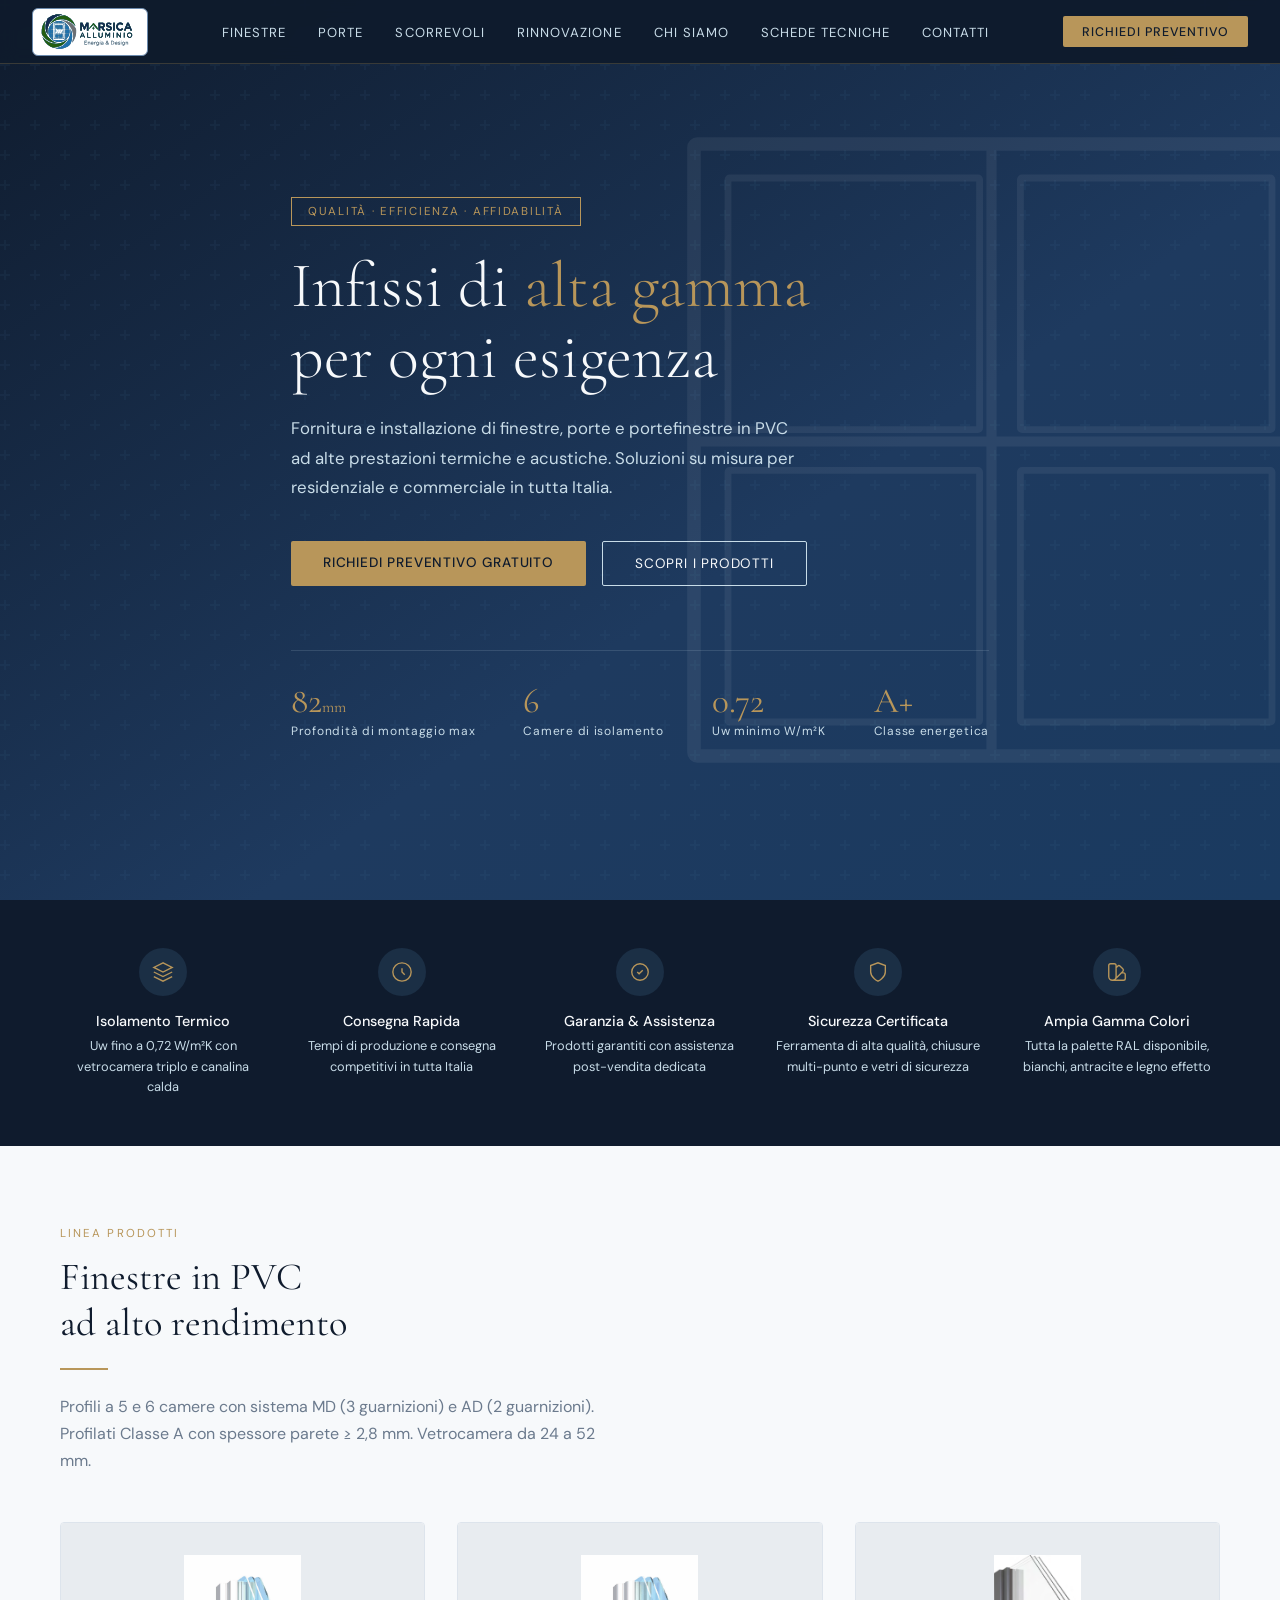
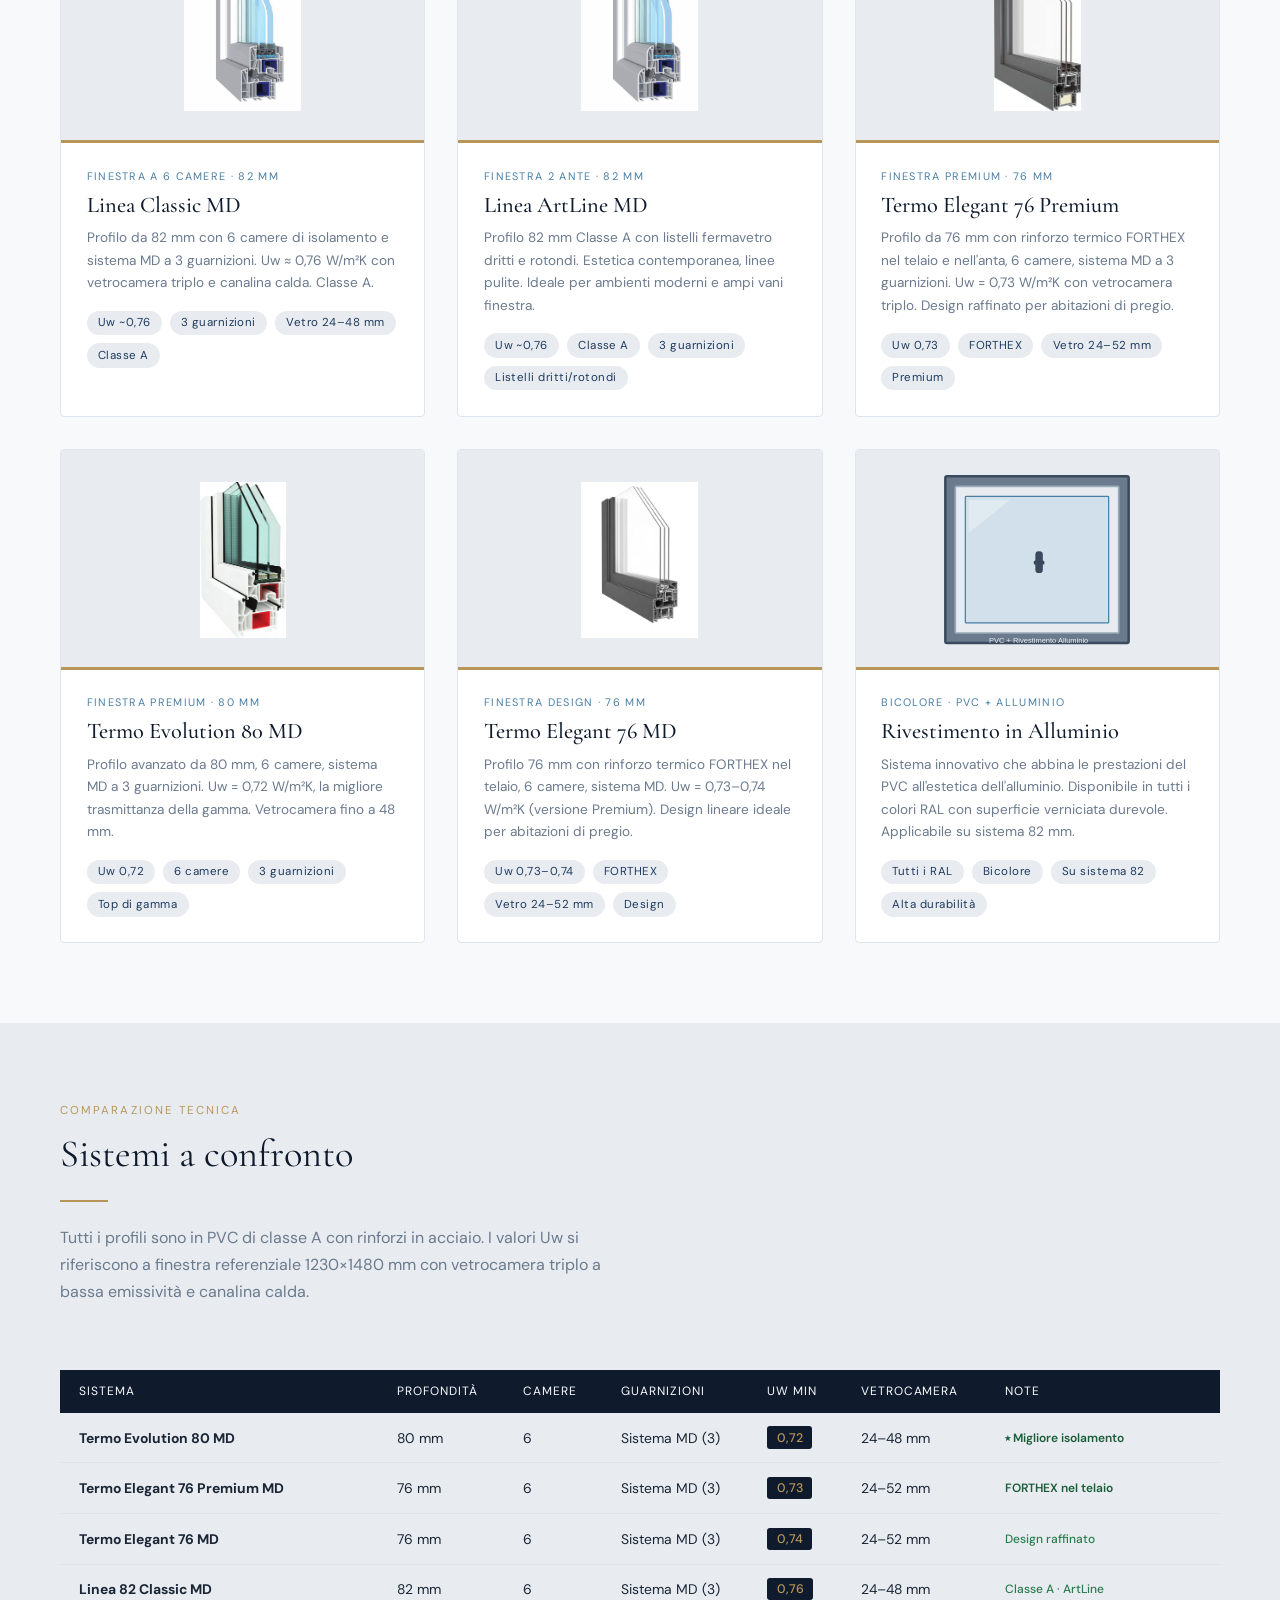
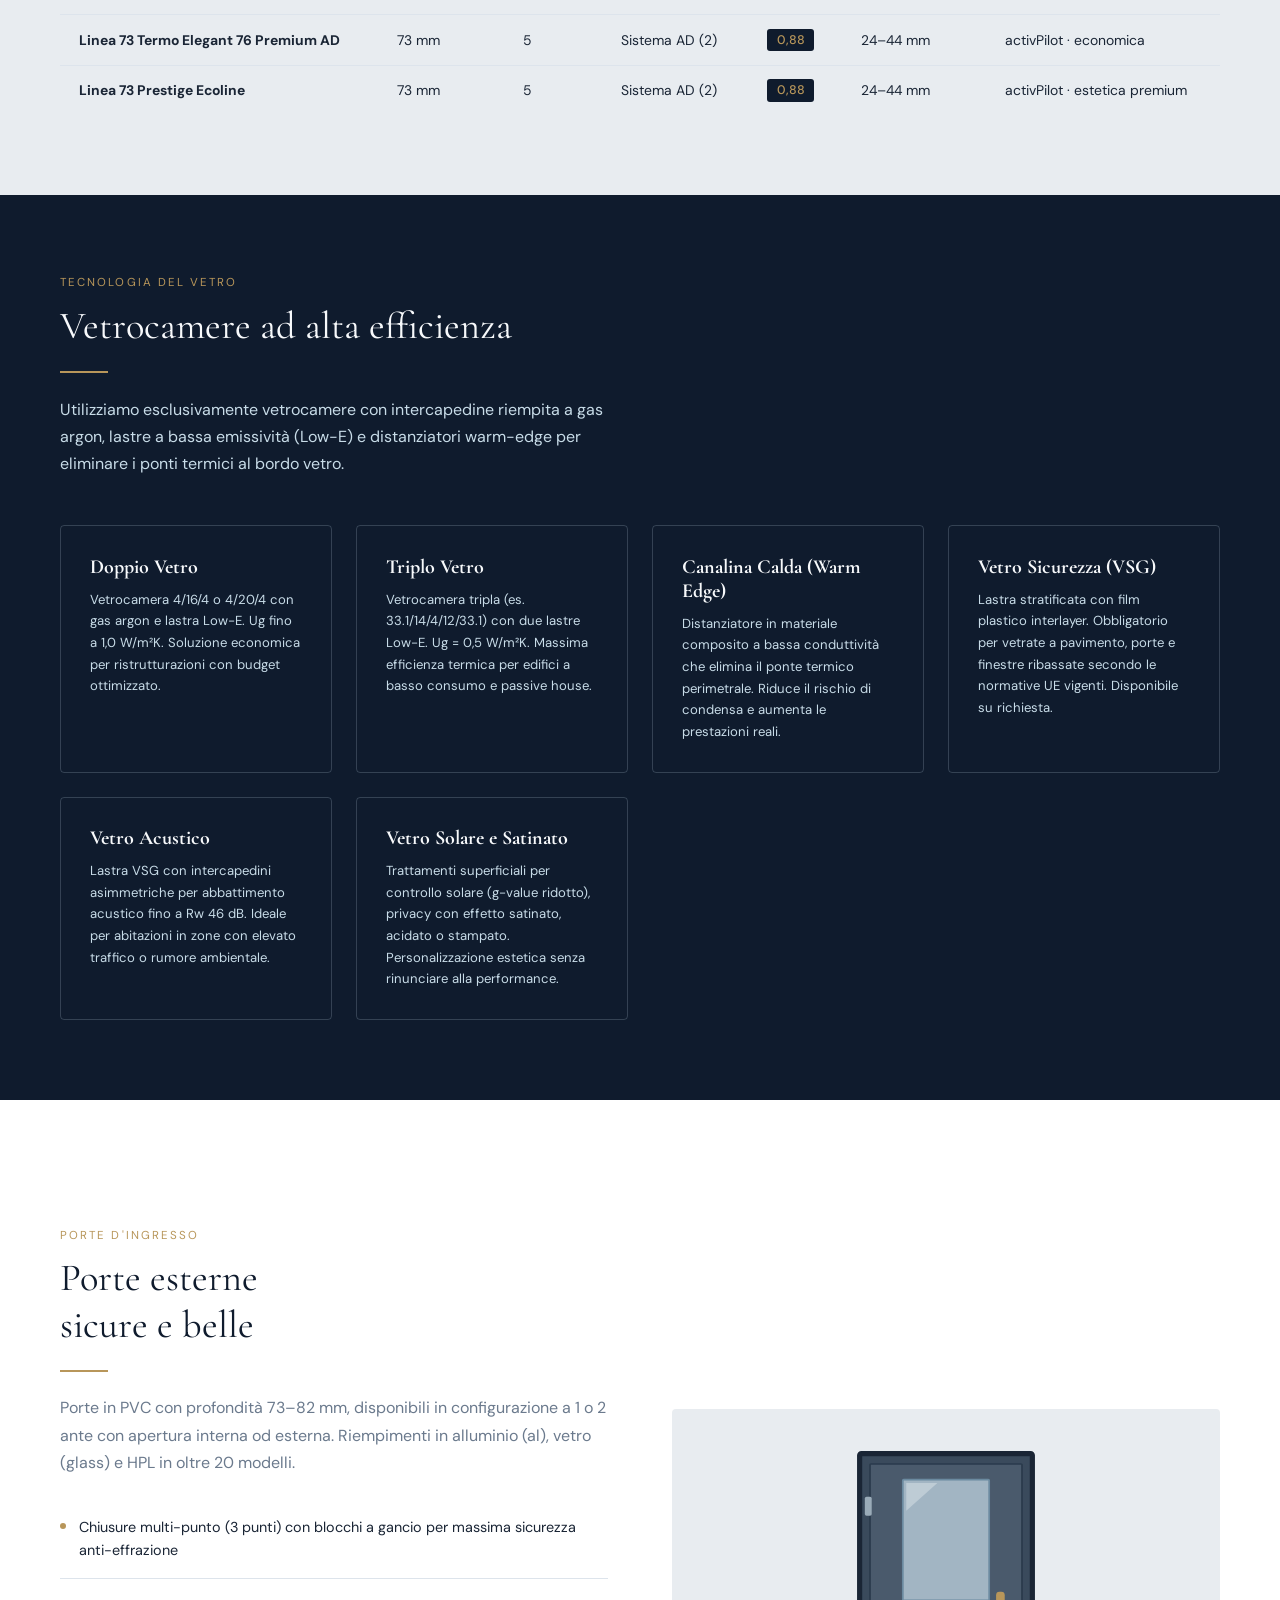
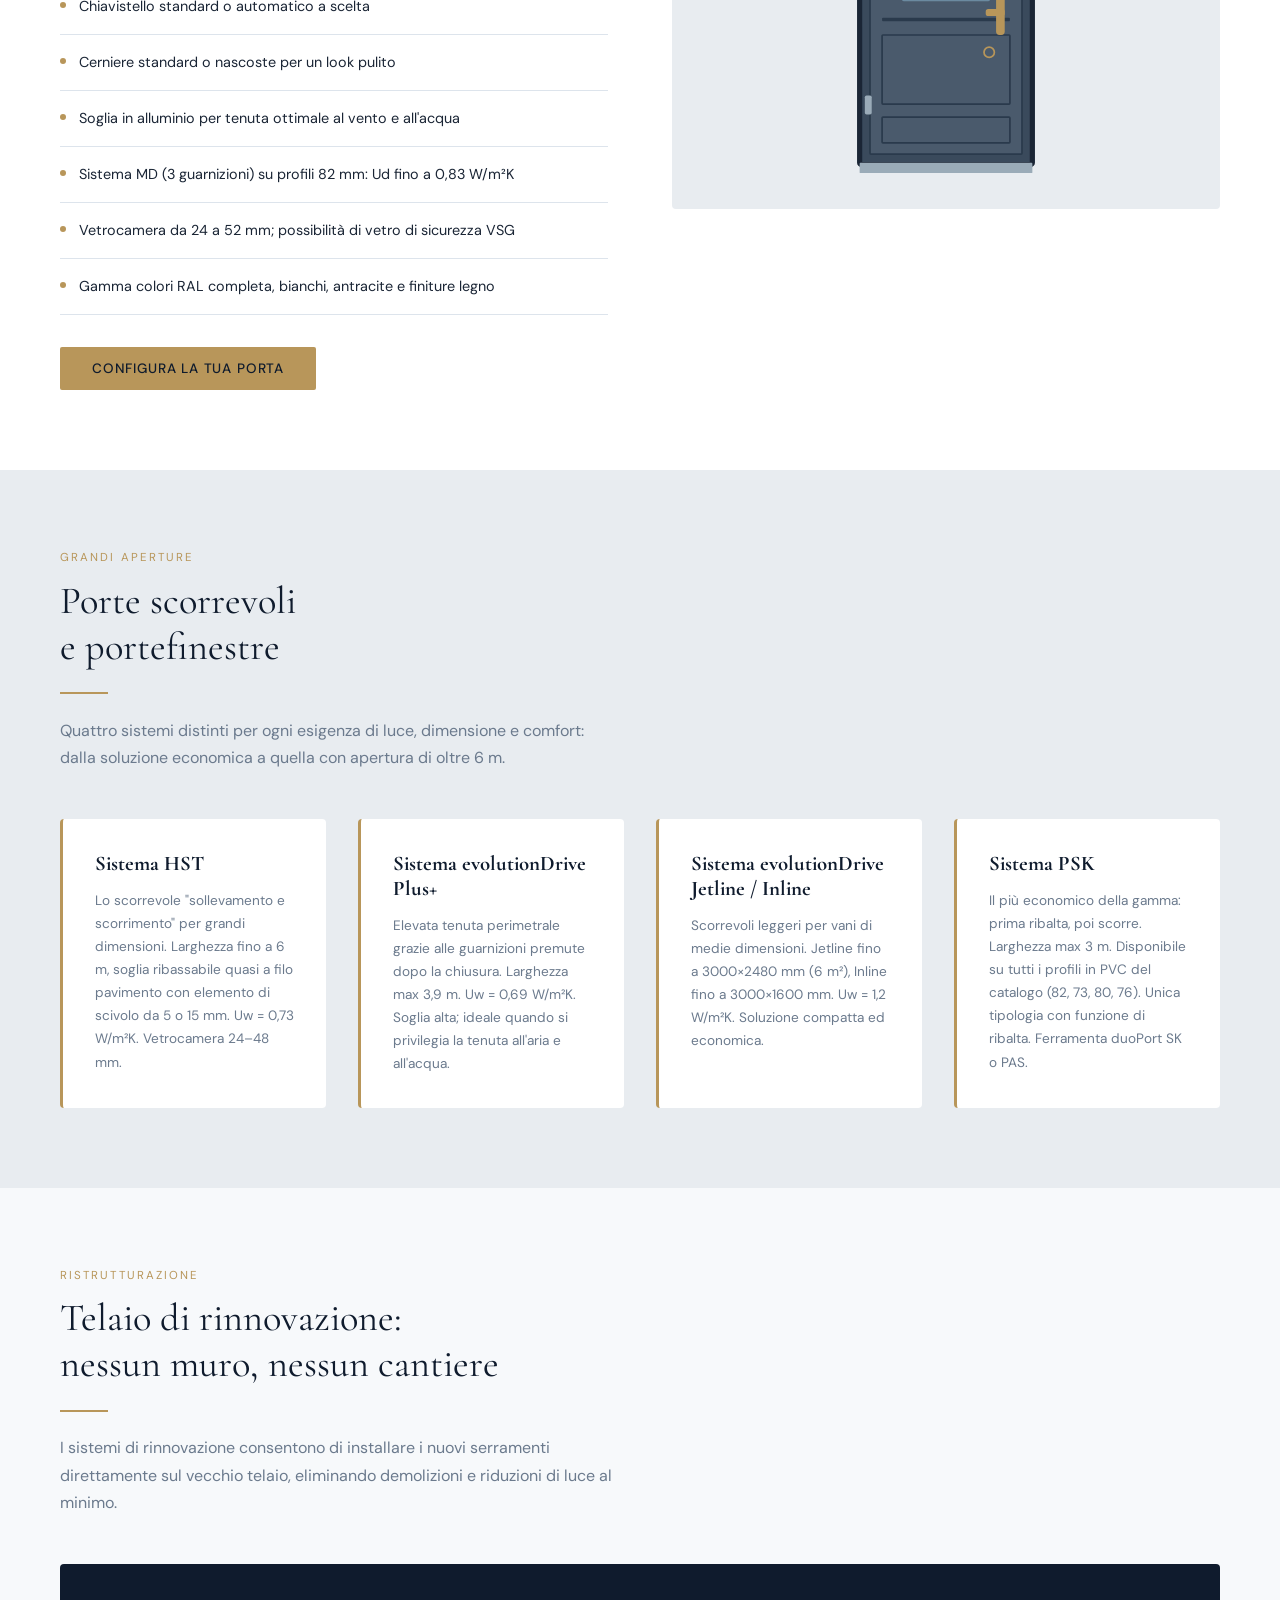
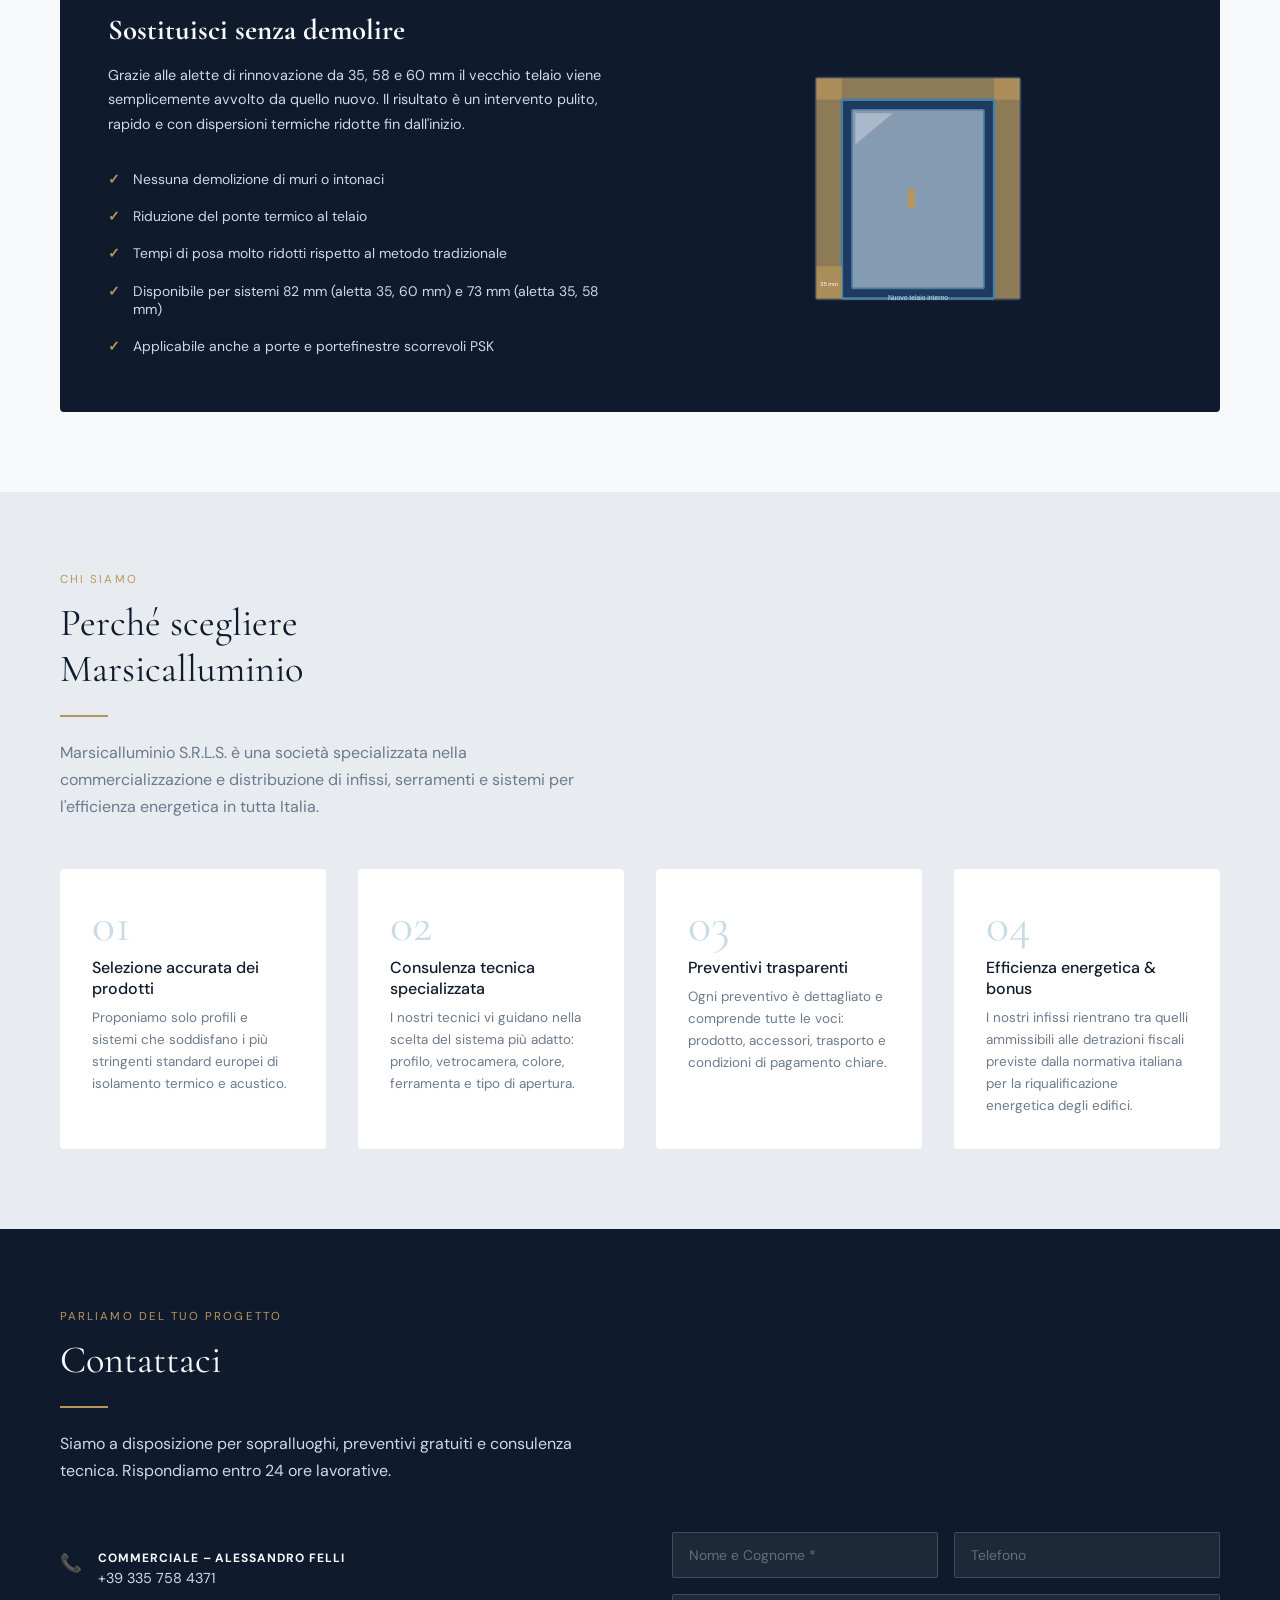
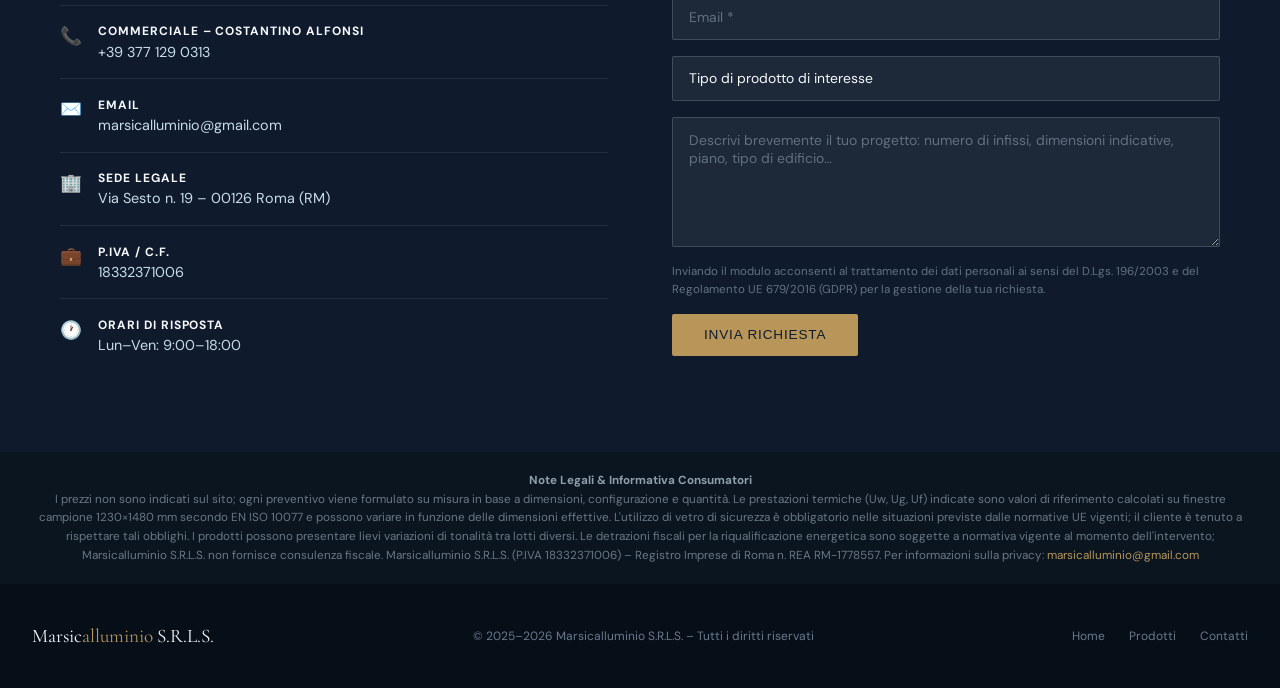
==== commit 138585ce: "Update form action URL in contact form" ====
--- a/index.html
+++ b/index.html
@@ -189,9 +189,6 @@
     grid-template-columns: repeat(auto-fit, minmax(300px, 1fr));
     gap: 2rem; margin-top: 3rem;
   }
-  a.product-card {
-    display: block; text-decoration: none; color: inherit;
-  }
   .product-card {
     background: #fff; border: 1px solid #dde4ec;
     border-radius: 4px; overflow: hidden;
@@ -224,14 +221,6 @@
     background: var(--silver); color: var(--steel);
     border-radius: 20px; letter-spacing: .04em;
   }
-  .product-tech-link {
-    display: inline-block; margin-top: .8rem;
-    font-size: .75rem; font-weight: 500; letter-spacing: .06em; text-transform: uppercase;
-    color: var(--sky); text-decoration: none;
-    border-bottom: 1px solid var(--sky);
-    transition: color .2s, border-color .2s;
-  }
-  .product-tech-link:hover { color: var(--gold); border-color: var(--gold); }
 
   /* ─── WINDOW TYPES SVGs ───────────────────── */
   .svg-window-casement { /* inline */ }
@@ -550,7 +539,7 @@
     <div class="products-grid">
 
       <!-- BV82 Classic -->
-      <a href="tech.html#classic-md" class="product-card reveal">
+      <div class="product-card reveal">
         <div class="product-visual">
           <img src="Infimmagini/ClassicMD.png" alt="Linea Classic MD" style="max-height:100%;max-width:100%;object-fit:contain;">
         </div>
@@ -564,12 +553,11 @@
             <span class="spec-pill">Vetro 24–48 mm</span>
             <span class="spec-pill">Classe A</span>
           </div>
-          <span class="product-tech-link">Specifiche tecniche →</span>
         </div>
-      </a>
+      </div>
 
       <!-- BV82 Artline -->
-      <a href="tech.html#artline-md" class="product-card reveal">
+      <div class="product-card reveal">
         <div class="product-visual">
           <img src="Infimmagini/ArtlineMD.png" alt="Linea Artline MD" style="max-height:100%;max-width:100%;object-fit:contain;">
         </div>
@@ -583,31 +571,29 @@
             <span class="spec-pill">3 guarnizioni</span>
             <span class="spec-pill">Listelli dritti/rotondi</span>
           </div>
-          <span class="product-tech-link">Specifiche tecniche →</span>
         </div>
-      </a>
+      </div>
 
       <!-- Termo Elegant 76 Premium -->
-      <a href="tech.html#termo-elegant-76-premium" class="product-card reveal">
+      <div class="product-card reveal">
         <div class="product-visual">
           <img src="Infimmagini/TermoElegant76%20Premium.png" alt="Termo Elegant 76 Premium" style="max-height:100%;max-width:100%;object-fit:contain;">
         </div>
         <div class="product-info">
           <div class="product-tag">Finestra premium · 76 mm</div>
           <h3>Termo Elegant 76 Premium</h3>
-          <p>Profilo da 76 mm con rinforzo termico FORTHEX nel telaio fisso, 6 camere, sistema MD a 3 guarnizioni. Uw = 0,73 W/m²K con vetrocamera triplo. Design raffinato per abitazioni di pregio.</p>
+          <p>Profilo da 76 mm con rinforzo termico FORTHEX nel telaio e nell'anta, 6 camere, sistema MD a 3 guarnizioni. Uw = 0,73 W/m²K con vetrocamera triplo. Design raffinato per abitazioni di pregio.</p>
           <div class="product-specs">
             <span class="spec-pill">Uw 0,73</span>
             <span class="spec-pill">FORTHEX</span>
             <span class="spec-pill">Vetro 24–52 mm</span>
             <span class="spec-pill">Premium</span>
           </div>
-          <span class="product-tech-link">Specifiche tecniche →</span>
         </div>
-      </a>
+      </div>
 
       <!-- Termo Evolution 80 -->
-      <a href="tech.html#termo-evolution-80" class="product-card reveal">
+      <div class="product-card reveal">
         <div class="product-visual">
           <img src="Infimmagini/Termoevolution80.png" alt="Termo Evolution 80" style="max-height:100%;max-width:100%;object-fit:contain;">
         </div>
@@ -621,47 +607,56 @@
             <span class="spec-pill">3 guarnizioni</span>
             <span class="spec-pill">Top di gamma</span>
           </div>
-          <span class="product-tech-link">Specifiche tecniche →</span>
         </div>
-      </a>
+      </div>
 
       <!-- Termo Elegant 76 -->
-      <a href="tech.html#termo-elegant-76" class="product-card reveal">
+      <div class="product-card reveal">
         <div class="product-visual">
           <img src="Infimmagini/TermoElegant76.png" alt="Termo Elegant 76" style="max-height:100%;max-width:100%;object-fit:contain;">
         </div>
         <div class="product-info">
           <div class="product-tag">Finestra design · 76 mm</div>
           <h3>Termo Elegant 76 MD</h3>
-          <p>Profilo 76 mm con 6 camere, sistema MD a 3 guarnizioni. Uw = 0,74 W/m²K con vetrocamera triplo. Design lineare con vetrocamera accettata fino a 52 mm per vetri acustici e di sicurezza.</p>
+          <p>Profilo 76 mm con rinforzo termico FORTHEX nel telaio, 6 camere, sistema MD. Uw = 0,73–0,74 W/m²K (versione Premium). Design lineare ideale per abitazioni di pregio.</p>
           <div class="product-specs">
-            <span class="spec-pill">Uw 0,74</span>
-            <span class="spec-pill">6 camere</span>
+            <span class="spec-pill">Uw 0,73–0,74</span>
+            <span class="spec-pill">FORTHEX</span>
             <span class="spec-pill">Vetro 24–52 mm</span>
             <span class="spec-pill">Design</span>
           </div>
-          <span class="product-tech-link">Specifiche tecniche →</span>
         </div>
-      </a>
-
-      <!-- Pro Evolution 72 MD -->
-      <a href="tech.html#pro-evolution-72" class="product-card reveal">
+      </div>
+
+      <!-- Rivestimento Alluminio -->
+      <div class="product-card reveal">
         <div class="product-visual">
-          <img src="Infimmagini/ProEvolution72MD.png" alt="Pro Evolution 72 MD" style="max-height:100%;max-width:100%;object-fit:contain;">
+          <svg viewBox="0 0 240 220" fill="none" xmlns="http://www.w3.org/2000/svg" style="width:200px">
+            <!-- outer alu cladding -->
+            <rect x="10" y="10" width="220" height="200" rx="2" fill="#6b7a8d" stroke="#3a4a5c" stroke-width="3"/>
+            <!-- inner PVC frame -->
+            <rect x="22" y="22" width="196" height="176" rx="1" fill="#e8ecf0" stroke="#9aabb8" stroke-width="2"/>
+            <!-- glass -->
+            <rect x="34" y="34" width="172" height="152" rx="1" fill="#c8dce8" fill-opacity=".7" stroke="#4a7fa5" stroke-width="1.5"/>
+            <polygon points="38,38 88,38 38,78" fill="white" fill-opacity=".3"/>
+            <!-- handle in antracite -->
+            <rect x="118" y="100" width="9" height="26" rx="4" fill="#3a4a5c"/>
+            <rect x="116" y="111" width="13" height="5" rx="2" fill="#3a4a5c"/>
+            <text x="122" y="210" font-family="sans-serif" font-size="9" fill="#e8ecf0" text-anchor="middle">PVC + Rivestimento Alluminio</text>
+          </svg>
         </div>
         <div class="product-info">
-          <div class="product-tag">Finestra economica · 72–73 mm</div>
-          <h3>Pro Evolution 72 MD</h3>
-          <p>Profilo da 72–73 mm con 5 camere di isolamento e sistema AD a 2 guarnizioni. Uw ≈ 0,88 W/m²K. Ottimo rapporto qualità/prezzo per ristrutturazioni e edilizia residenziale.</p>
+          <div class="product-tag">Bicolore · PVC + Alluminio</div>
+          <h3>Rivestimento in Alluminio</h3>
+          <p>Sistema innovativo che abbina le prestazioni del PVC all'estetica dell'alluminio. Disponibile in tutti i colori RAL con superficie verniciata durevole. Applicabile su sistema 82 mm.</p>
           <div class="product-specs">
-            <span class="spec-pill">Uw ~0,88</span>
-            <span class="spec-pill">5 camere</span>
-            <span class="spec-pill">Sistema AD</span>
-            <span class="spec-pill">Vetro 24–44 mm</span>
+            <span class="spec-pill">Tutti i RAL</span>
+            <span class="spec-pill">Bicolore</span>
+            <span class="spec-pill">Su sistema 82</span>
+            <span class="spec-pill">Alta durabilità</span>
           </div>
-          <span class="product-tech-link">Specifiche tecniche →</span>
         </div>
-      </a>
+      </div>
 
     </div>
   </div>
@@ -1004,13 +999,12 @@
         </ul>
       </div>
       <div class="reveal">
-        <form class="contact-form" action="https://formspree.io/f/xwpovegp" method="POST" onsubmit="handleSubmit(event)">
-          <input type="hidden" name="_replyto" id="_replyto">
+        <form class="contact-form" action="https://formspree.io/f/xvzvwoyw" method="POST" onsubmit="handleSubmit(event)">
           <div class="form-row">
             <input type="text" name="nome" placeholder="Nome e Cognome *" required>
             <input type="tel" name="telefono" placeholder="Telefono">
           </div>
-          <input type="email" name="email" placeholder="Email *" required oninput="document.getElementById('_replyto').value=this.value">
+          <input type="email" name="email" placeholder="Email *" required>
           <select name="prodotto">
             <option value="" disabled selected>Tipo di prodotto di interesse</option>
             <option>Finestre</option>
@@ -1087,19 +1081,8 @@
     e.preventDefault();
     const form = e.target;
     const btn = form.querySelector('.btn-submit');
-    const originalText = btn.textContent;
     btn.textContent = 'Invio in corso…';
     btn.disabled = true;
-
-    function resetBtn(text, bg, color, delay) {
-      setTimeout(() => {
-        btn.textContent = text || originalText;
-        btn.style.background = bg || '';
-        btn.style.color = color || '';
-        btn.disabled = false;
-      }, delay || 3500);
-    }
-
     try {
       const response = await fetch(form.action, {
         method: 'POST',
@@ -1111,22 +1094,34 @@
         btn.style.background = '#2a7c4f';
         btn.style.color = '#fff';
         form.reset();
-        resetBtn(originalText, '', '', 4000);
+        setTimeout(() => {
+          btn.textContent = 'Invia Richiesta';
+          btn.style.background = '';
+          btn.style.color = '';
+          btn.disabled = false;
+        }, 3500);
       } else {
-        const data = await response.json().catch(() => ({}));
-        const msg = (data.errors && data.errors.map(err => err.message).join(', ')) || 'Errore – Riprova';
-        console.error('Formspree error:', msg);
         btn.textContent = 'Errore – Riprova';
         btn.style.background = '#8b2020';
         btn.style.color = '#fff';
-        resetBtn(originalText, '', '', 3500);
+        setTimeout(() => {
+          btn.textContent = 'Invia Richiesta';
+          btn.style.background = '';
+          btn.style.color = '';
+          btn.disabled = false;
+        }, 3500);
       }
     } catch (error) {
       console.error('Form submission error:', error);
       btn.textContent = 'Errore – Riprova';
       btn.style.background = '#8b2020';
       btn.style.color = '#fff';
-      resetBtn(originalText, '', '', 3500);
+      setTimeout(() => {
+        btn.textContent = 'Invia Richiesta';
+        btn.style.background = '';
+        btn.style.color = '';
+        btn.disabled = false;
+      }, 3500);
     }
   }
 </script>
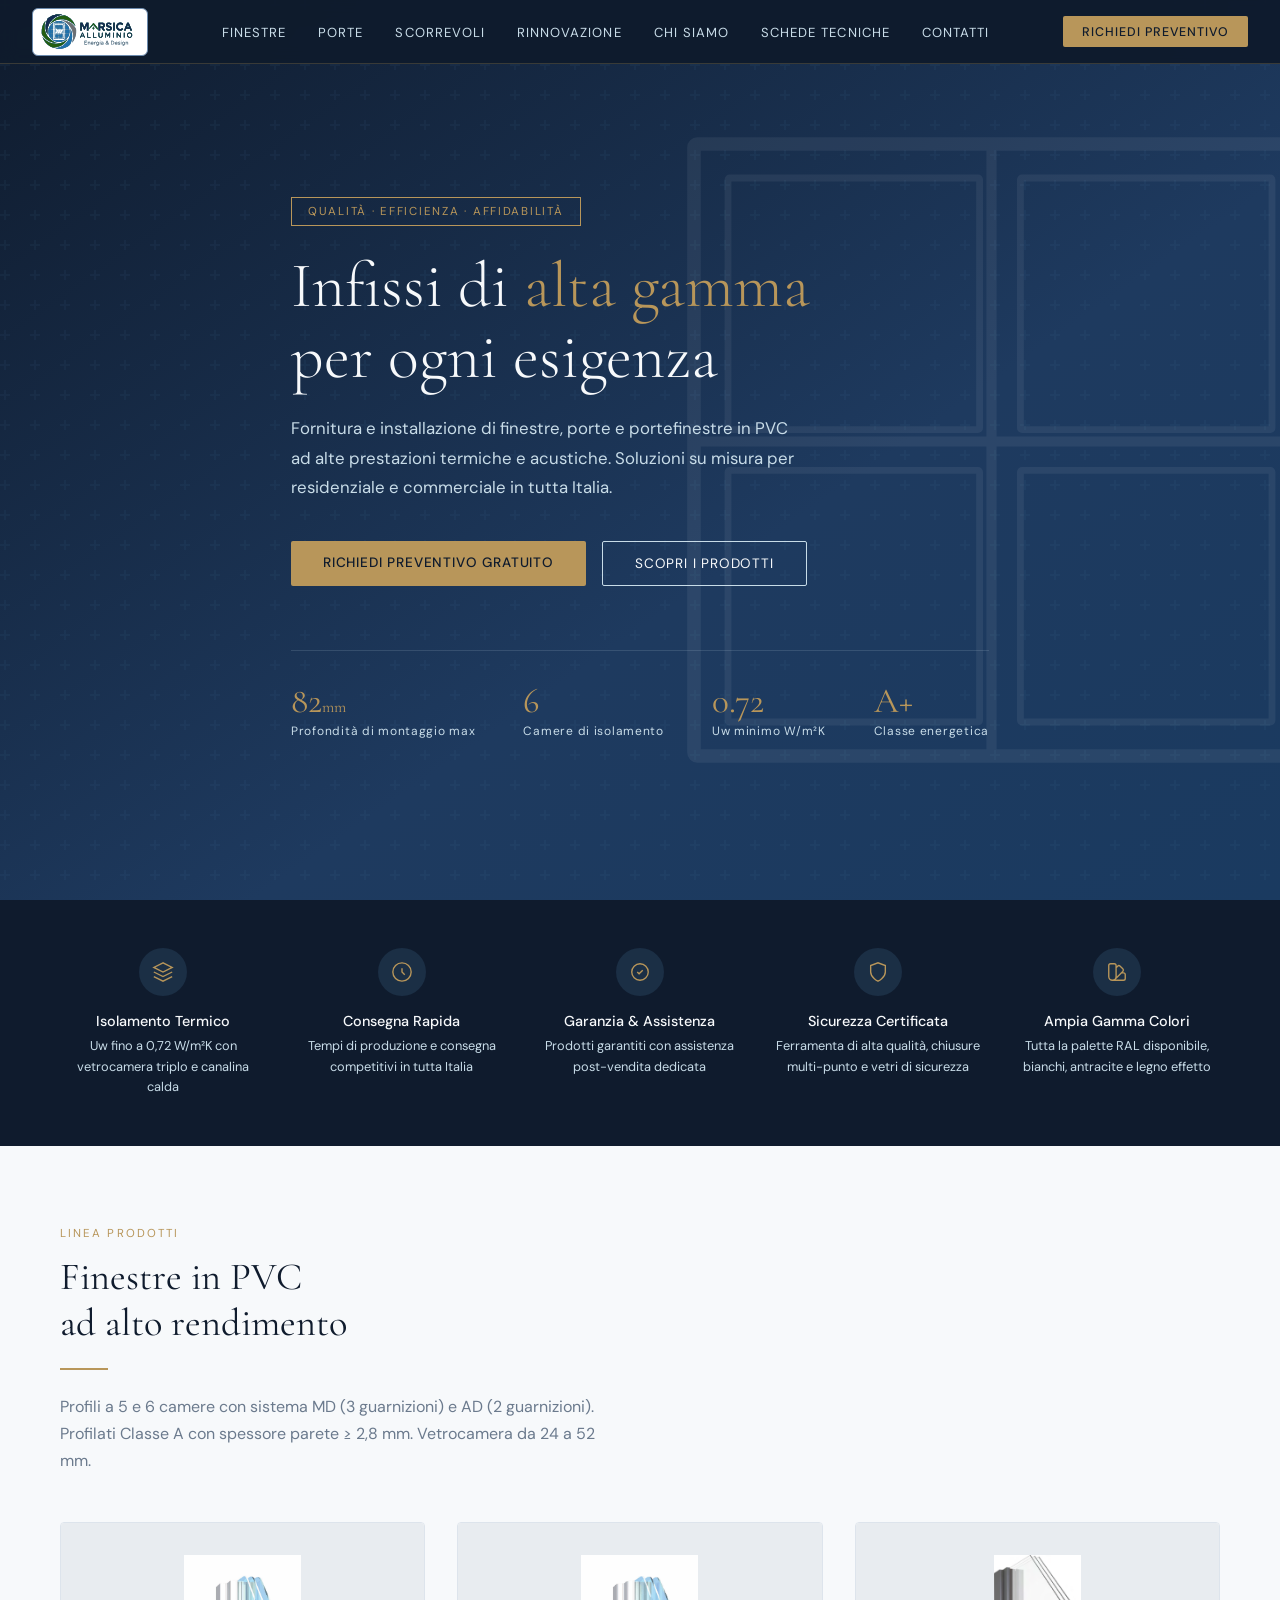
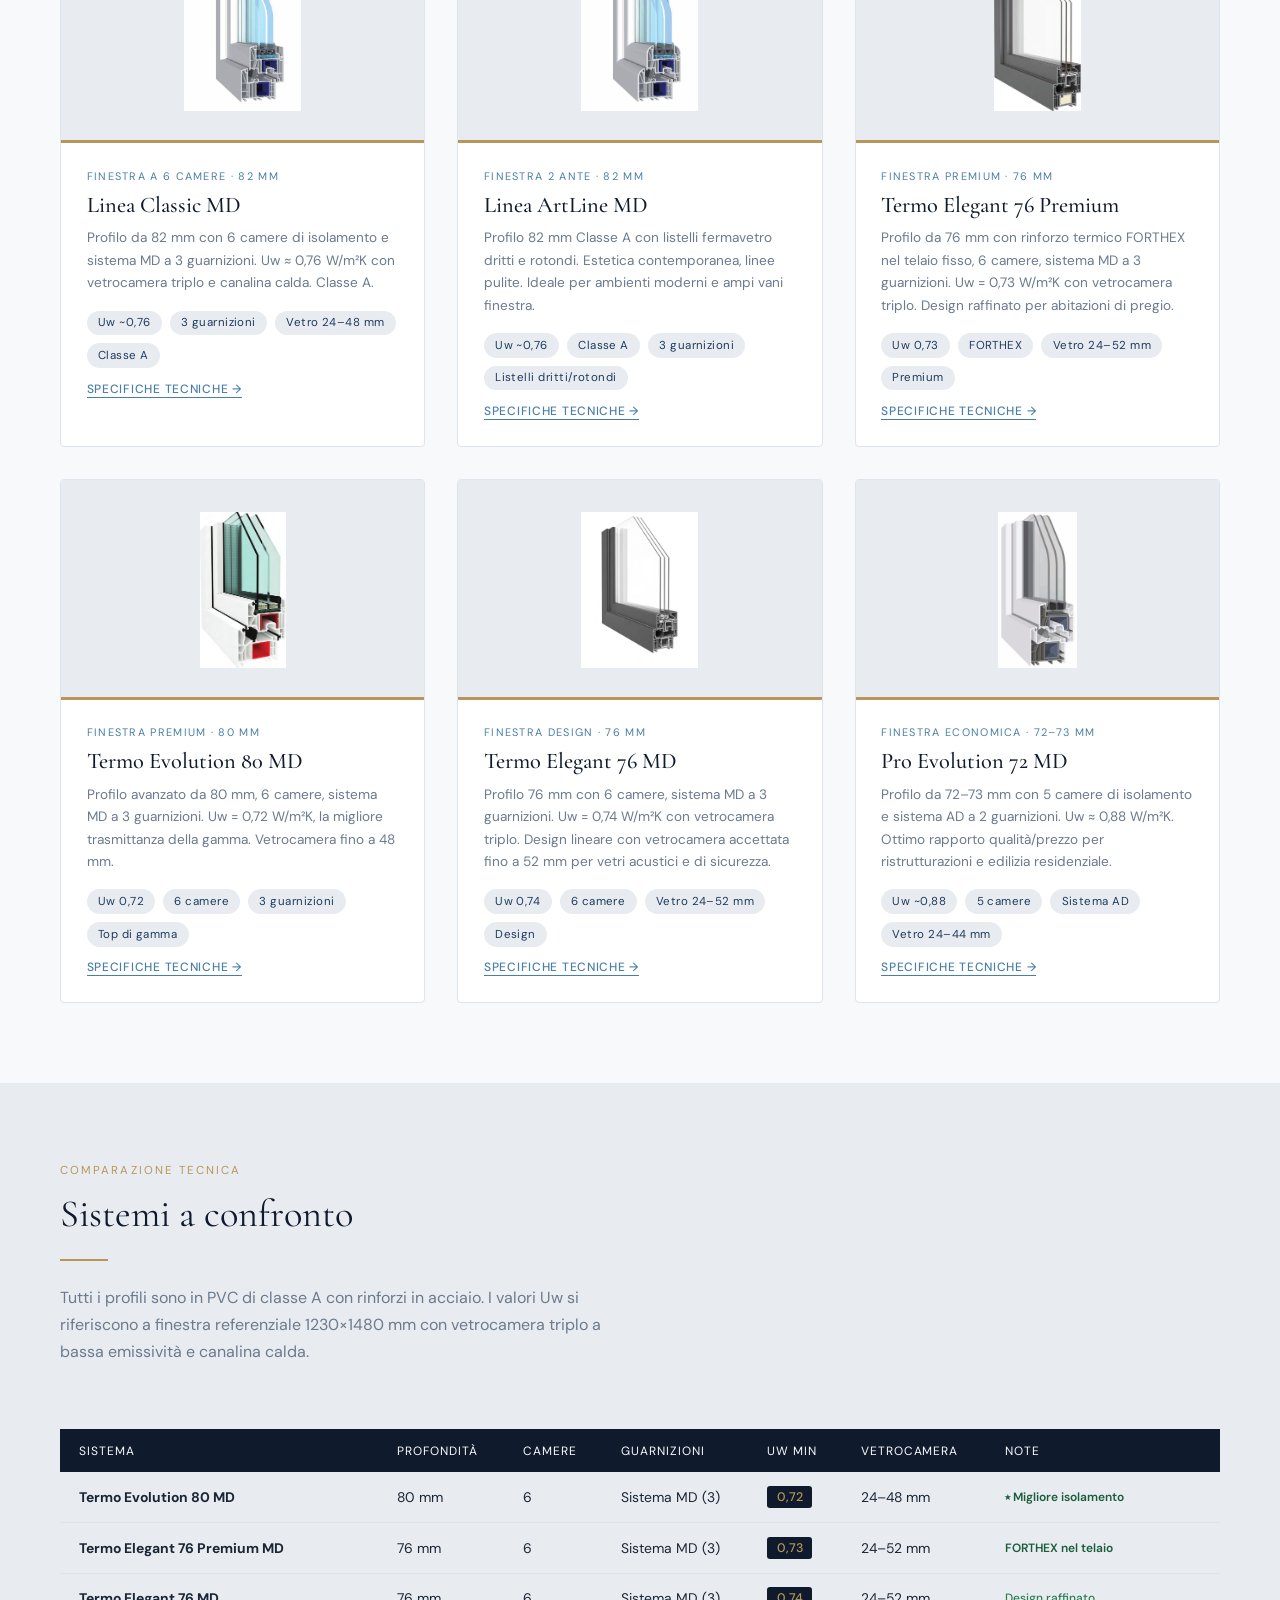
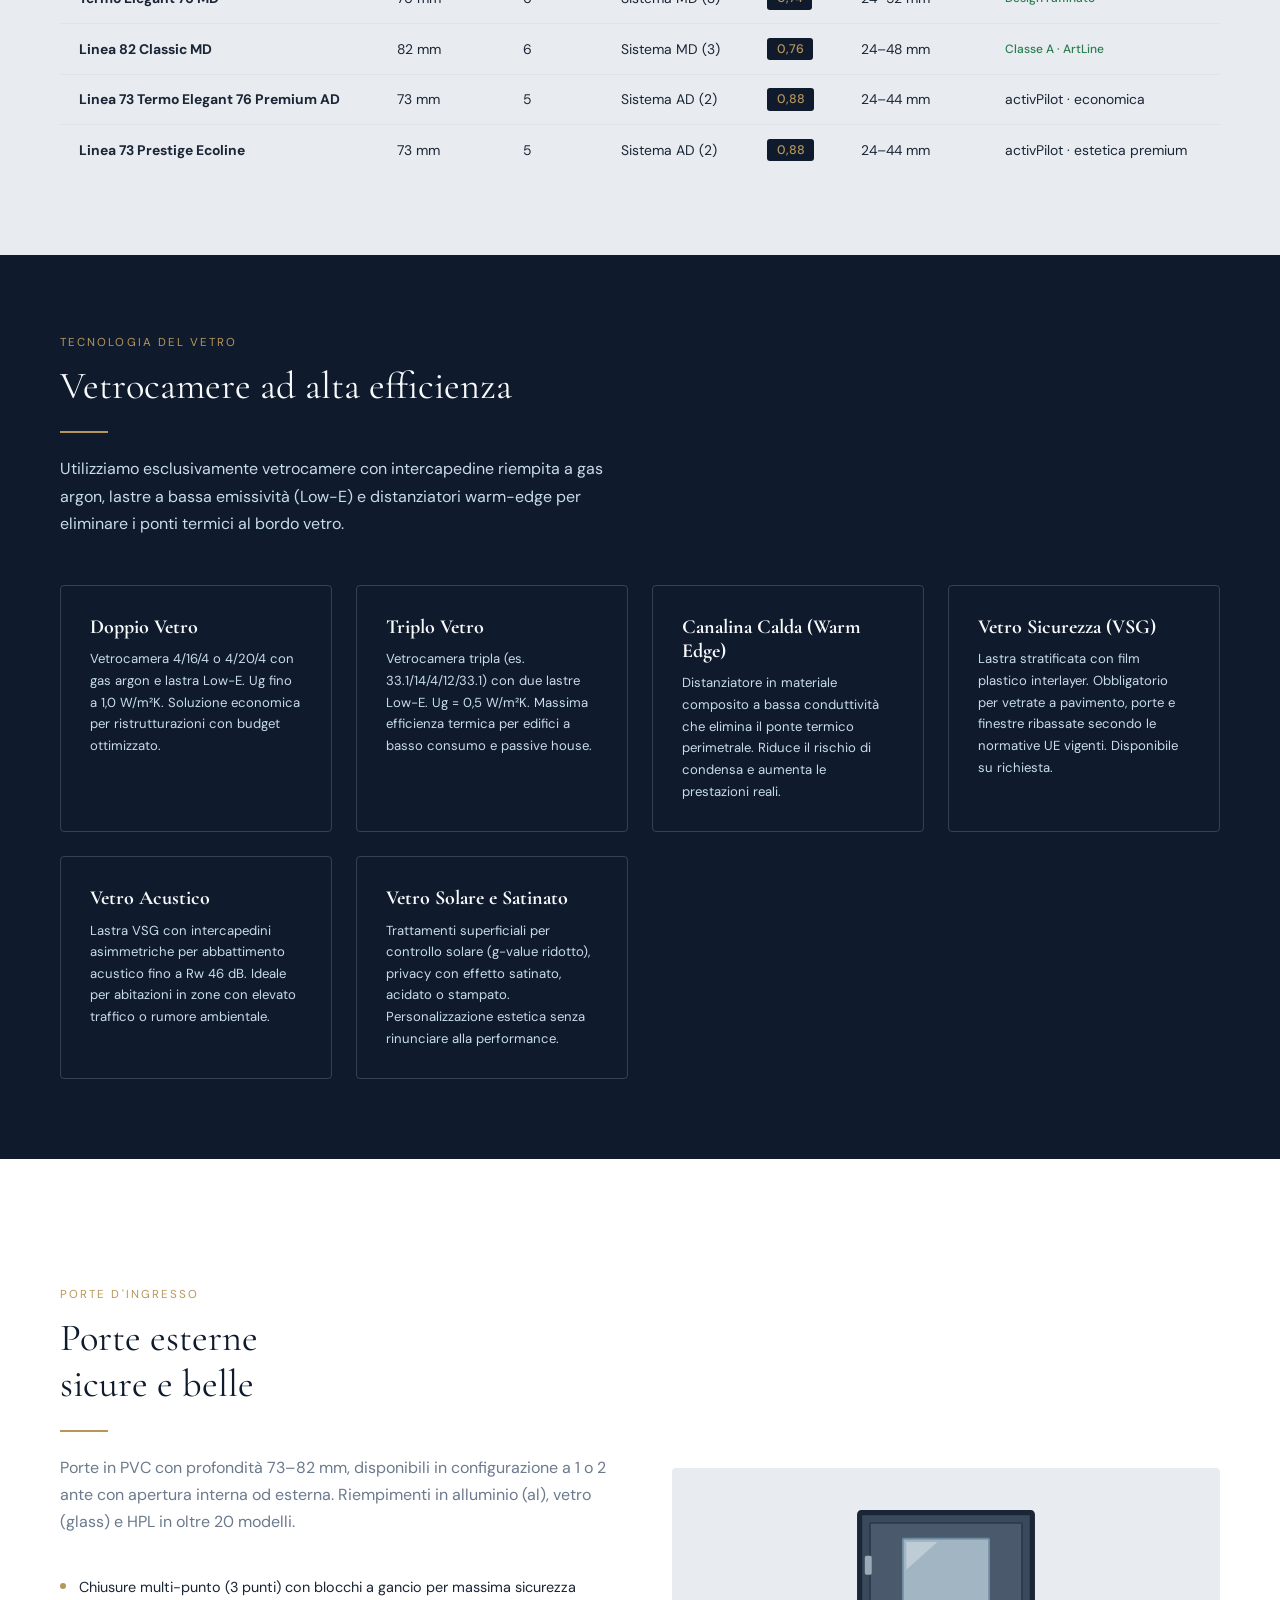
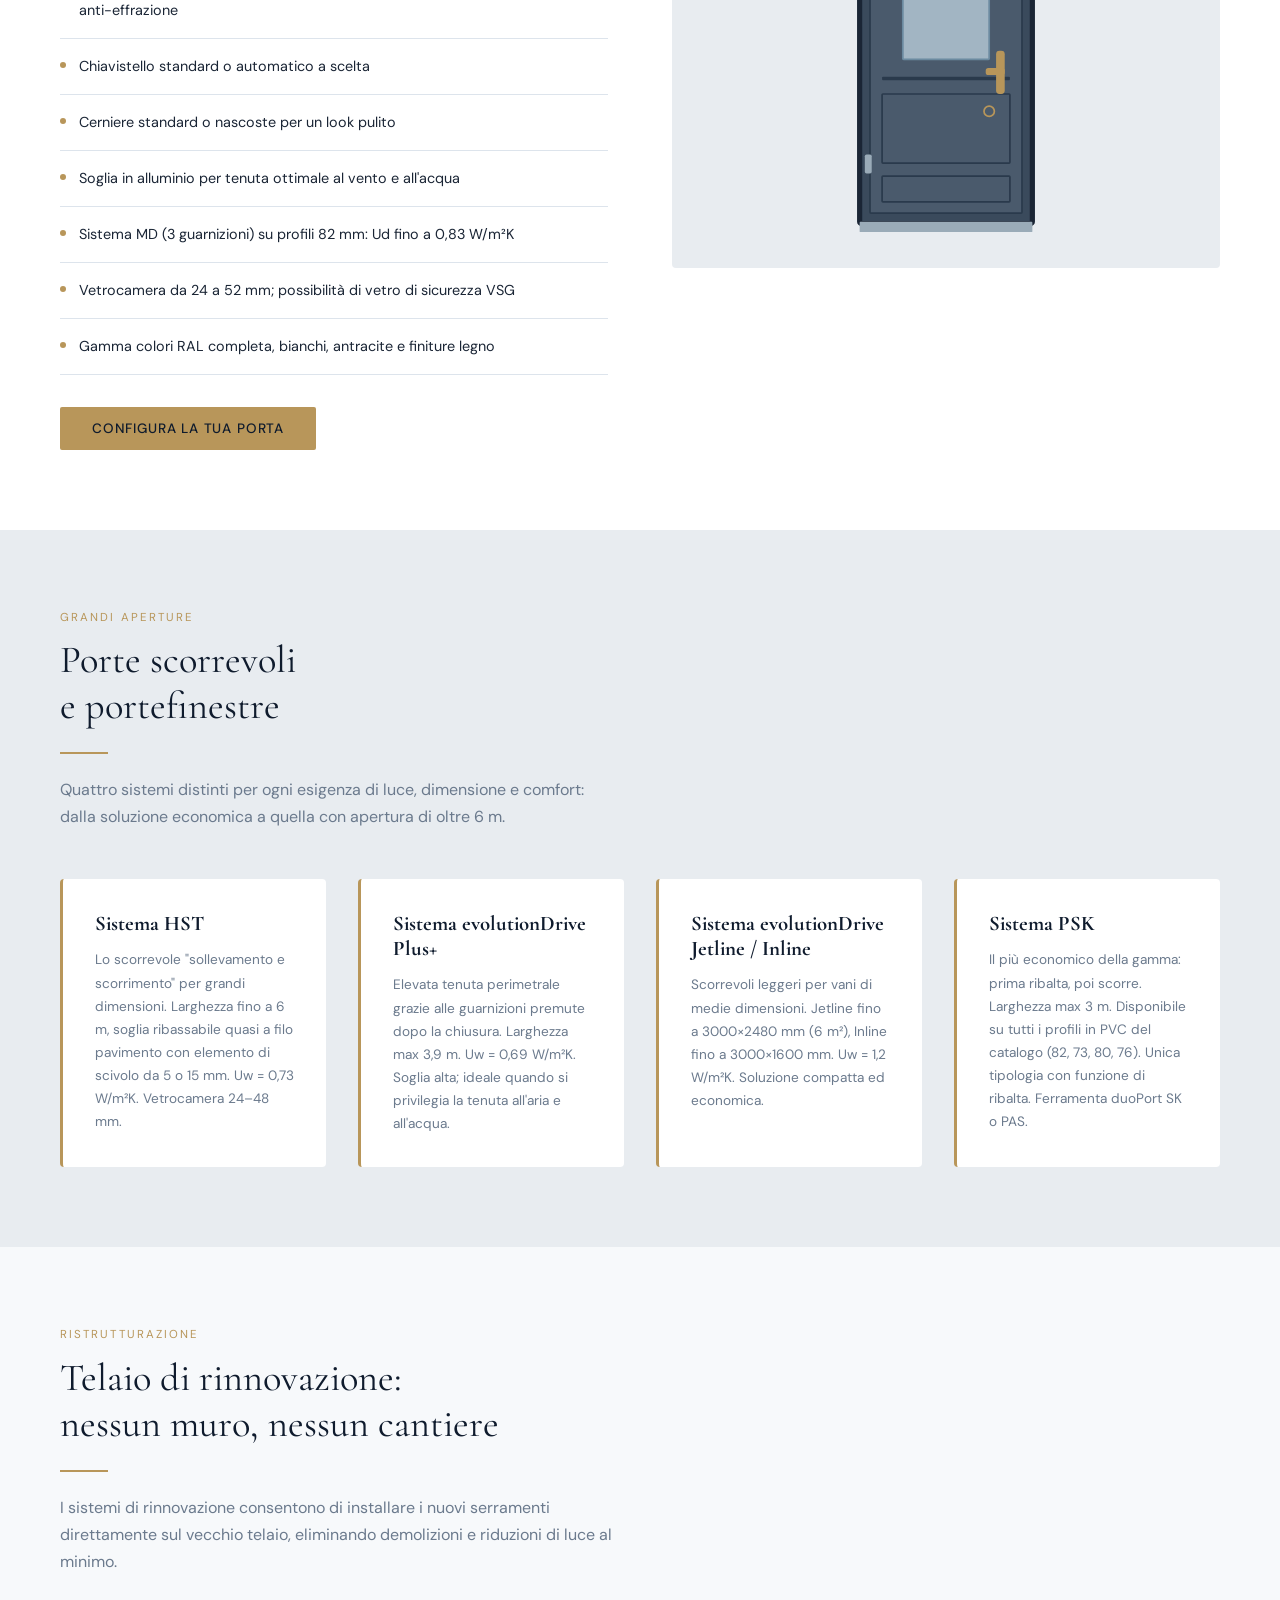
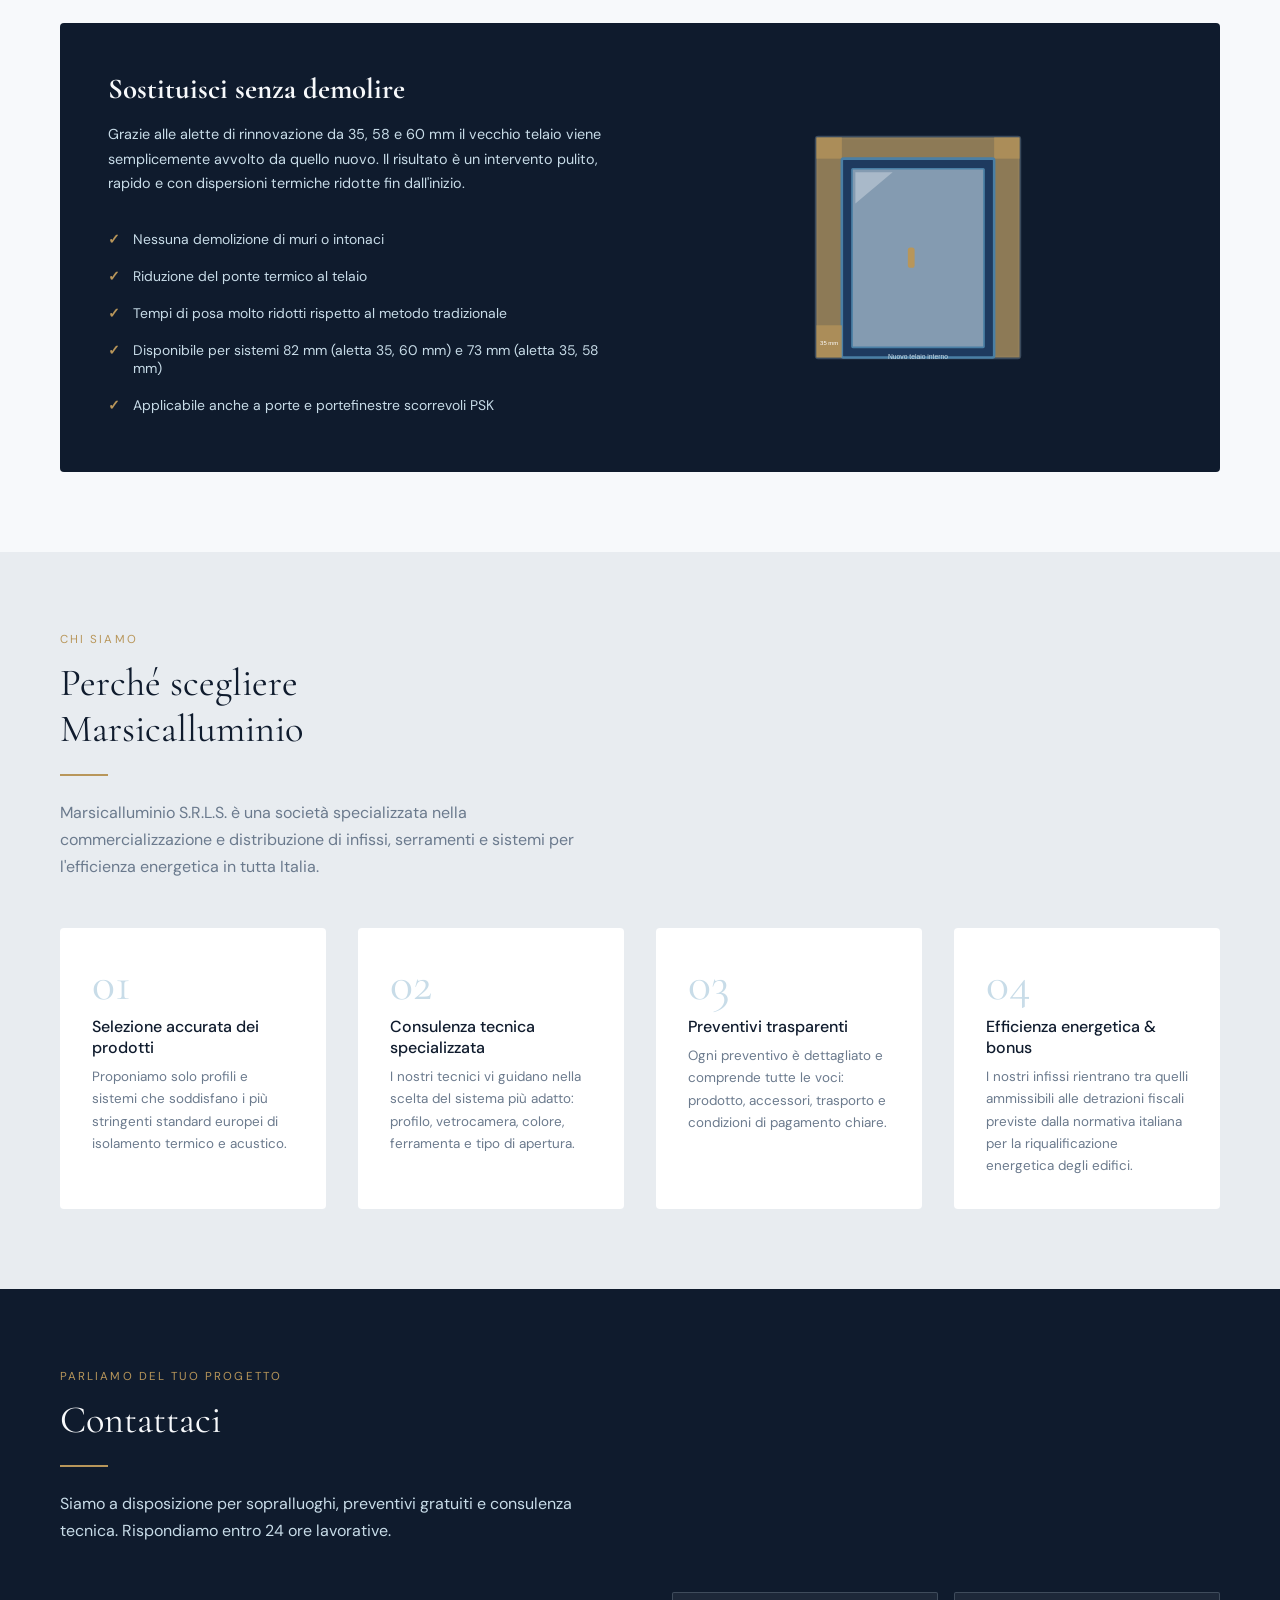
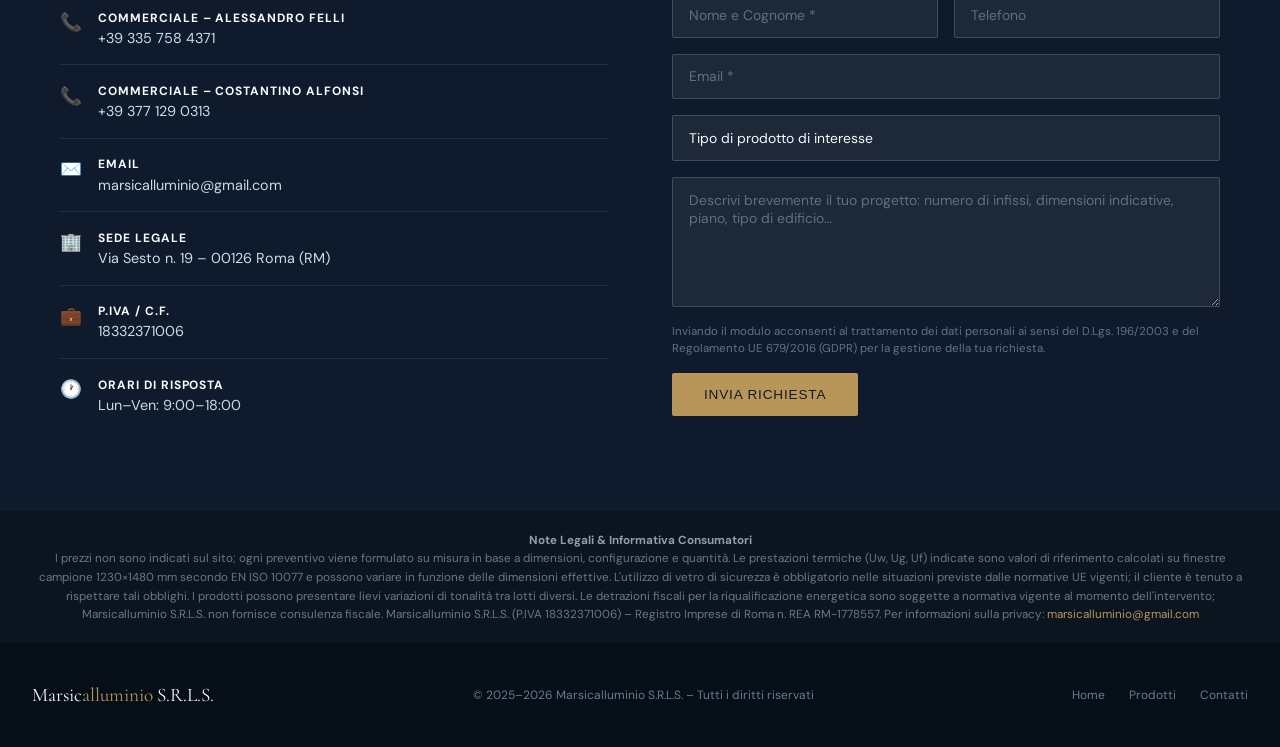
==== commit ece2bd85: "Update form action URL in contact form" ====
--- a/index.html
+++ b/index.html
@@ -189,6 +189,9 @@
     grid-template-columns: repeat(auto-fit, minmax(300px, 1fr));
     gap: 2rem; margin-top: 3rem;
   }
+  a.product-card {
+    display: block; text-decoration: none; color: inherit;
+  }
   .product-card {
     background: #fff; border: 1px solid #dde4ec;
     border-radius: 4px; overflow: hidden;
@@ -221,6 +224,14 @@
     background: var(--silver); color: var(--steel);
     border-radius: 20px; letter-spacing: .04em;
   }
+  .product-tech-link {
+    display: inline-block; margin-top: .8rem;
+    font-size: .75rem; font-weight: 500; letter-spacing: .06em; text-transform: uppercase;
+    color: var(--sky); text-decoration: none;
+    border-bottom: 1px solid var(--sky);
+    transition: color .2s, border-color .2s;
+  }
+  .product-tech-link:hover { color: var(--gold); border-color: var(--gold); }
 
   /* ─── WINDOW TYPES SVGs ───────────────────── */
   .svg-window-casement { /* inline */ }
@@ -539,7 +550,7 @@
     <div class="products-grid">
 
       <!-- BV82 Classic -->
-      <div class="product-card reveal">
+      <a href="tech.html#classic-md" class="product-card reveal">
         <div class="product-visual">
           <img src="Infimmagini/ClassicMD.png" alt="Linea Classic MD" style="max-height:100%;max-width:100%;object-fit:contain;">
         </div>
@@ -553,11 +564,12 @@
             <span class="spec-pill">Vetro 24–48 mm</span>
             <span class="spec-pill">Classe A</span>
           </div>
+          <span class="product-tech-link">Specifiche tecniche →</span>
         </div>
-      </div>
+      </a>
 
       <!-- BV82 Artline -->
-      <div class="product-card reveal">
+      <a href="tech.html#artline-md" class="product-card reveal">
         <div class="product-visual">
           <img src="Infimmagini/ArtlineMD.png" alt="Linea Artline MD" style="max-height:100%;max-width:100%;object-fit:contain;">
         </div>
@@ -571,29 +583,31 @@
             <span class="spec-pill">3 guarnizioni</span>
             <span class="spec-pill">Listelli dritti/rotondi</span>
           </div>
+          <span class="product-tech-link">Specifiche tecniche →</span>
         </div>
-      </div>
+      </a>
 
       <!-- Termo Elegant 76 Premium -->
-      <div class="product-card reveal">
+      <a href="tech.html#termo-elegant-76-premium" class="product-card reveal">
         <div class="product-visual">
           <img src="Infimmagini/TermoElegant76%20Premium.png" alt="Termo Elegant 76 Premium" style="max-height:100%;max-width:100%;object-fit:contain;">
         </div>
         <div class="product-info">
           <div class="product-tag">Finestra premium · 76 mm</div>
           <h3>Termo Elegant 76 Premium</h3>
-          <p>Profilo da 76 mm con rinforzo termico FORTHEX nel telaio e nell'anta, 6 camere, sistema MD a 3 guarnizioni. Uw = 0,73 W/m²K con vetrocamera triplo. Design raffinato per abitazioni di pregio.</p>
+          <p>Profilo da 76 mm con rinforzo termico FORTHEX nel telaio fisso, 6 camere, sistema MD a 3 guarnizioni. Uw = 0,73 W/m²K con vetrocamera triplo. Design raffinato per abitazioni di pregio.</p>
           <div class="product-specs">
             <span class="spec-pill">Uw 0,73</span>
             <span class="spec-pill">FORTHEX</span>
             <span class="spec-pill">Vetro 24–52 mm</span>
             <span class="spec-pill">Premium</span>
           </div>
+          <span class="product-tech-link">Specifiche tecniche →</span>
         </div>
-      </div>
+      </a>
 
       <!-- Termo Evolution 80 -->
-      <div class="product-card reveal">
+      <a href="tech.html#termo-evolution-80" class="product-card reveal">
         <div class="product-visual">
           <img src="Infimmagini/Termoevolution80.png" alt="Termo Evolution 80" style="max-height:100%;max-width:100%;object-fit:contain;">
         </div>
@@ -607,56 +621,47 @@
             <span class="spec-pill">3 guarnizioni</span>
             <span class="spec-pill">Top di gamma</span>
           </div>
+          <span class="product-tech-link">Specifiche tecniche →</span>
         </div>
-      </div>
+      </a>
 
       <!-- Termo Elegant 76 -->
-      <div class="product-card reveal">
+      <a href="tech.html#termo-elegant-76" class="product-card reveal">
         <div class="product-visual">
           <img src="Infimmagini/TermoElegant76.png" alt="Termo Elegant 76" style="max-height:100%;max-width:100%;object-fit:contain;">
         </div>
         <div class="product-info">
           <div class="product-tag">Finestra design · 76 mm</div>
           <h3>Termo Elegant 76 MD</h3>
-          <p>Profilo 76 mm con rinforzo termico FORTHEX nel telaio, 6 camere, sistema MD. Uw = 0,73–0,74 W/m²K (versione Premium). Design lineare ideale per abitazioni di pregio.</p>
+          <p>Profilo 76 mm con 6 camere, sistema MD a 3 guarnizioni. Uw = 0,74 W/m²K con vetrocamera triplo. Design lineare con vetrocamera accettata fino a 52 mm per vetri acustici e di sicurezza.</p>
           <div class="product-specs">
-            <span class="spec-pill">Uw 0,73–0,74</span>
-            <span class="spec-pill">FORTHEX</span>
+            <span class="spec-pill">Uw 0,74</span>
+            <span class="spec-pill">6 camere</span>
             <span class="spec-pill">Vetro 24–52 mm</span>
             <span class="spec-pill">Design</span>
           </div>
+          <span class="product-tech-link">Specifiche tecniche →</span>
         </div>
-      </div>
-
-      <!-- Rivestimento Alluminio -->
-      <div class="product-card reveal">
+      </a>
+
+      <!-- Pro Evolution 72 MD -->
+      <a href="tech.html#pro-evolution-72" class="product-card reveal">
         <div class="product-visual">
-          <svg viewBox="0 0 240 220" fill="none" xmlns="http://www.w3.org/2000/svg" style="width:200px">
-            <!-- outer alu cladding -->
-            <rect x="10" y="10" width="220" height="200" rx="2" fill="#6b7a8d" stroke="#3a4a5c" stroke-width="3"/>
-            <!-- inner PVC frame -->
-            <rect x="22" y="22" width="196" height="176" rx="1" fill="#e8ecf0" stroke="#9aabb8" stroke-width="2"/>
-            <!-- glass -->
-            <rect x="34" y="34" width="172" height="152" rx="1" fill="#c8dce8" fill-opacity=".7" stroke="#4a7fa5" stroke-width="1.5"/>
-            <polygon points="38,38 88,38 38,78" fill="white" fill-opacity=".3"/>
-            <!-- handle in antracite -->
-            <rect x="118" y="100" width="9" height="26" rx="4" fill="#3a4a5c"/>
-            <rect x="116" y="111" width="13" height="5" rx="2" fill="#3a4a5c"/>
-            <text x="122" y="210" font-family="sans-serif" font-size="9" fill="#e8ecf0" text-anchor="middle">PVC + Rivestimento Alluminio</text>
-          </svg>
+          <img src="Infimmagini/ProEvolution72MD.png" alt="Pro Evolution 72 MD" style="max-height:100%;max-width:100%;object-fit:contain;">
         </div>
         <div class="product-info">
-          <div class="product-tag">Bicolore · PVC + Alluminio</div>
-          <h3>Rivestimento in Alluminio</h3>
-          <p>Sistema innovativo che abbina le prestazioni del PVC all'estetica dell'alluminio. Disponibile in tutti i colori RAL con superficie verniciata durevole. Applicabile su sistema 82 mm.</p>
+          <div class="product-tag">Finestra economica · 72–73 mm</div>
+          <h3>Pro Evolution 72 MD</h3>
+          <p>Profilo da 72–73 mm con 5 camere di isolamento e sistema AD a 2 guarnizioni. Uw ≈ 0,88 W/m²K. Ottimo rapporto qualità/prezzo per ristrutturazioni e edilizia residenziale.</p>
           <div class="product-specs">
-            <span class="spec-pill">Tutti i RAL</span>
-            <span class="spec-pill">Bicolore</span>
-            <span class="spec-pill">Su sistema 82</span>
-            <span class="spec-pill">Alta durabilità</span>
+            <span class="spec-pill">Uw ~0,88</span>
+            <span class="spec-pill">5 camere</span>
+            <span class="spec-pill">Sistema AD</span>
+            <span class="spec-pill">Vetro 24–44 mm</span>
           </div>
+          <span class="product-tech-link">Specifiche tecniche →</span>
         </div>
-      </div>
+      </a>
 
     </div>
   </div>
@@ -1000,11 +1005,12 @@
       </div>
       <div class="reveal">
         <form class="contact-form" action="https://formspree.io/f/xvzvwoyw" method="POST" onsubmit="handleSubmit(event)">
+          <input type="hidden" name="_replyto" id="_replyto">
           <div class="form-row">
             <input type="text" name="nome" placeholder="Nome e Cognome *" required>
             <input type="tel" name="telefono" placeholder="Telefono">
           </div>
-          <input type="email" name="email" placeholder="Email *" required>
+          <input type="email" name="email" placeholder="Email *" required oninput="document.getElementById('_replyto').value=this.value">
           <select name="prodotto">
             <option value="" disabled selected>Tipo di prodotto di interesse</option>
             <option>Finestre</option>
@@ -1081,8 +1087,19 @@
     e.preventDefault();
     const form = e.target;
     const btn = form.querySelector('.btn-submit');
+    const originalText = btn.textContent;
     btn.textContent = 'Invio in corso…';
     btn.disabled = true;
+
+    function resetBtn(text, bg, color, delay) {
+      setTimeout(() => {
+        btn.textContent = text || originalText;
+        btn.style.background = bg || '';
+        btn.style.color = color || '';
+        btn.disabled = false;
+      }, delay || 3500);
+    }
+
     try {
       const response = await fetch(form.action, {
         method: 'POST',
@@ -1094,34 +1111,22 @@
         btn.style.background = '#2a7c4f';
         btn.style.color = '#fff';
         form.reset();
-        setTimeout(() => {
-          btn.textContent = 'Invia Richiesta';
-          btn.style.background = '';
-          btn.style.color = '';
-          btn.disabled = false;
-        }, 3500);
+        resetBtn(originalText, '', '', 4000);
       } else {
+        const data = await response.json().catch(() => ({}));
+        const msg = (data.errors && data.errors.map(err => err.message).join(', ')) || 'Errore – Riprova';
+        console.error('Formspree error:', msg);
         btn.textContent = 'Errore – Riprova';
         btn.style.background = '#8b2020';
         btn.style.color = '#fff';
-        setTimeout(() => {
-          btn.textContent = 'Invia Richiesta';
-          btn.style.background = '';
-          btn.style.color = '';
-          btn.disabled = false;
-        }, 3500);
+        resetBtn(originalText, '', '', 3500);
       }
     } catch (error) {
       console.error('Form submission error:', error);
       btn.textContent = 'Errore – Riprova';
       btn.style.background = '#8b2020';
       btn.style.color = '#fff';
-      setTimeout(() => {
-        btn.textContent = 'Invia Richiesta';
-        btn.style.background = '';
-        btn.style.color = '';
-        btn.disabled = false;
-      }, 3500);
+      resetBtn(originalText, '', '', 3500);
     }
   }
 </script>
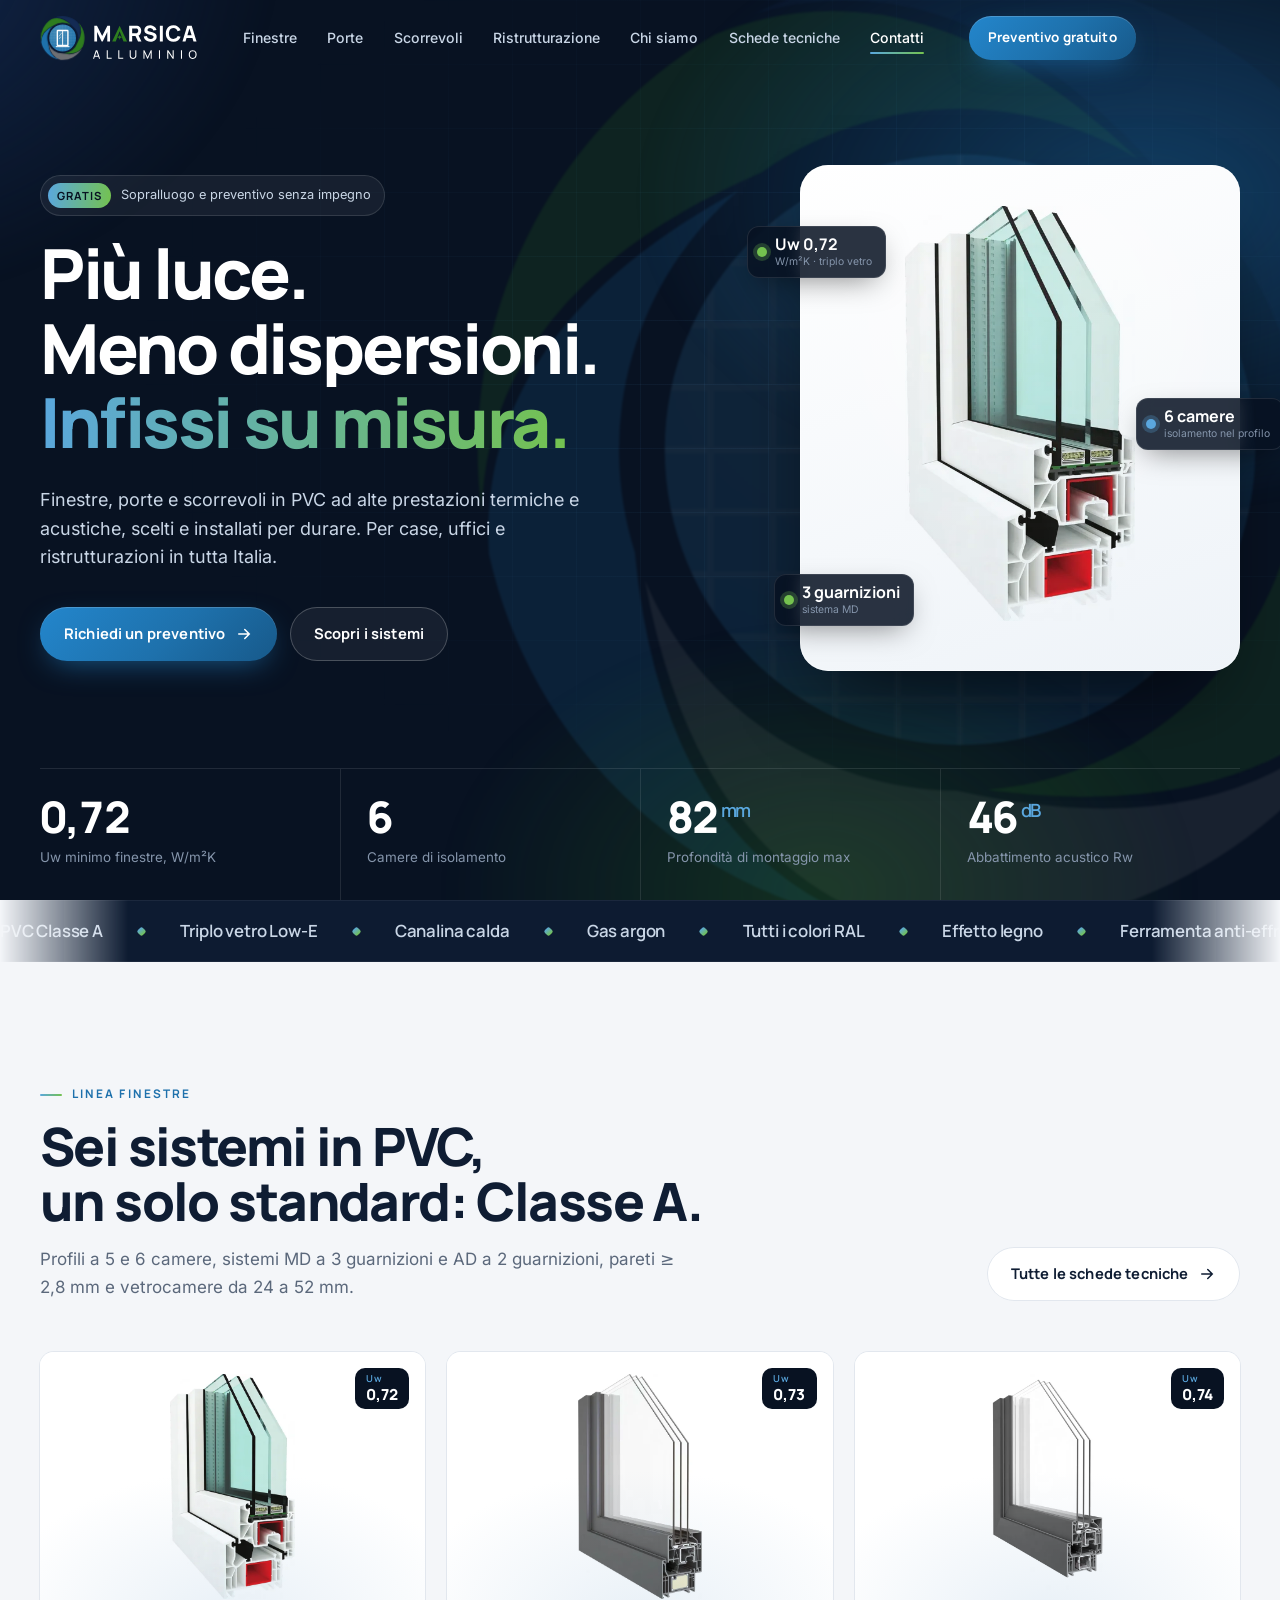
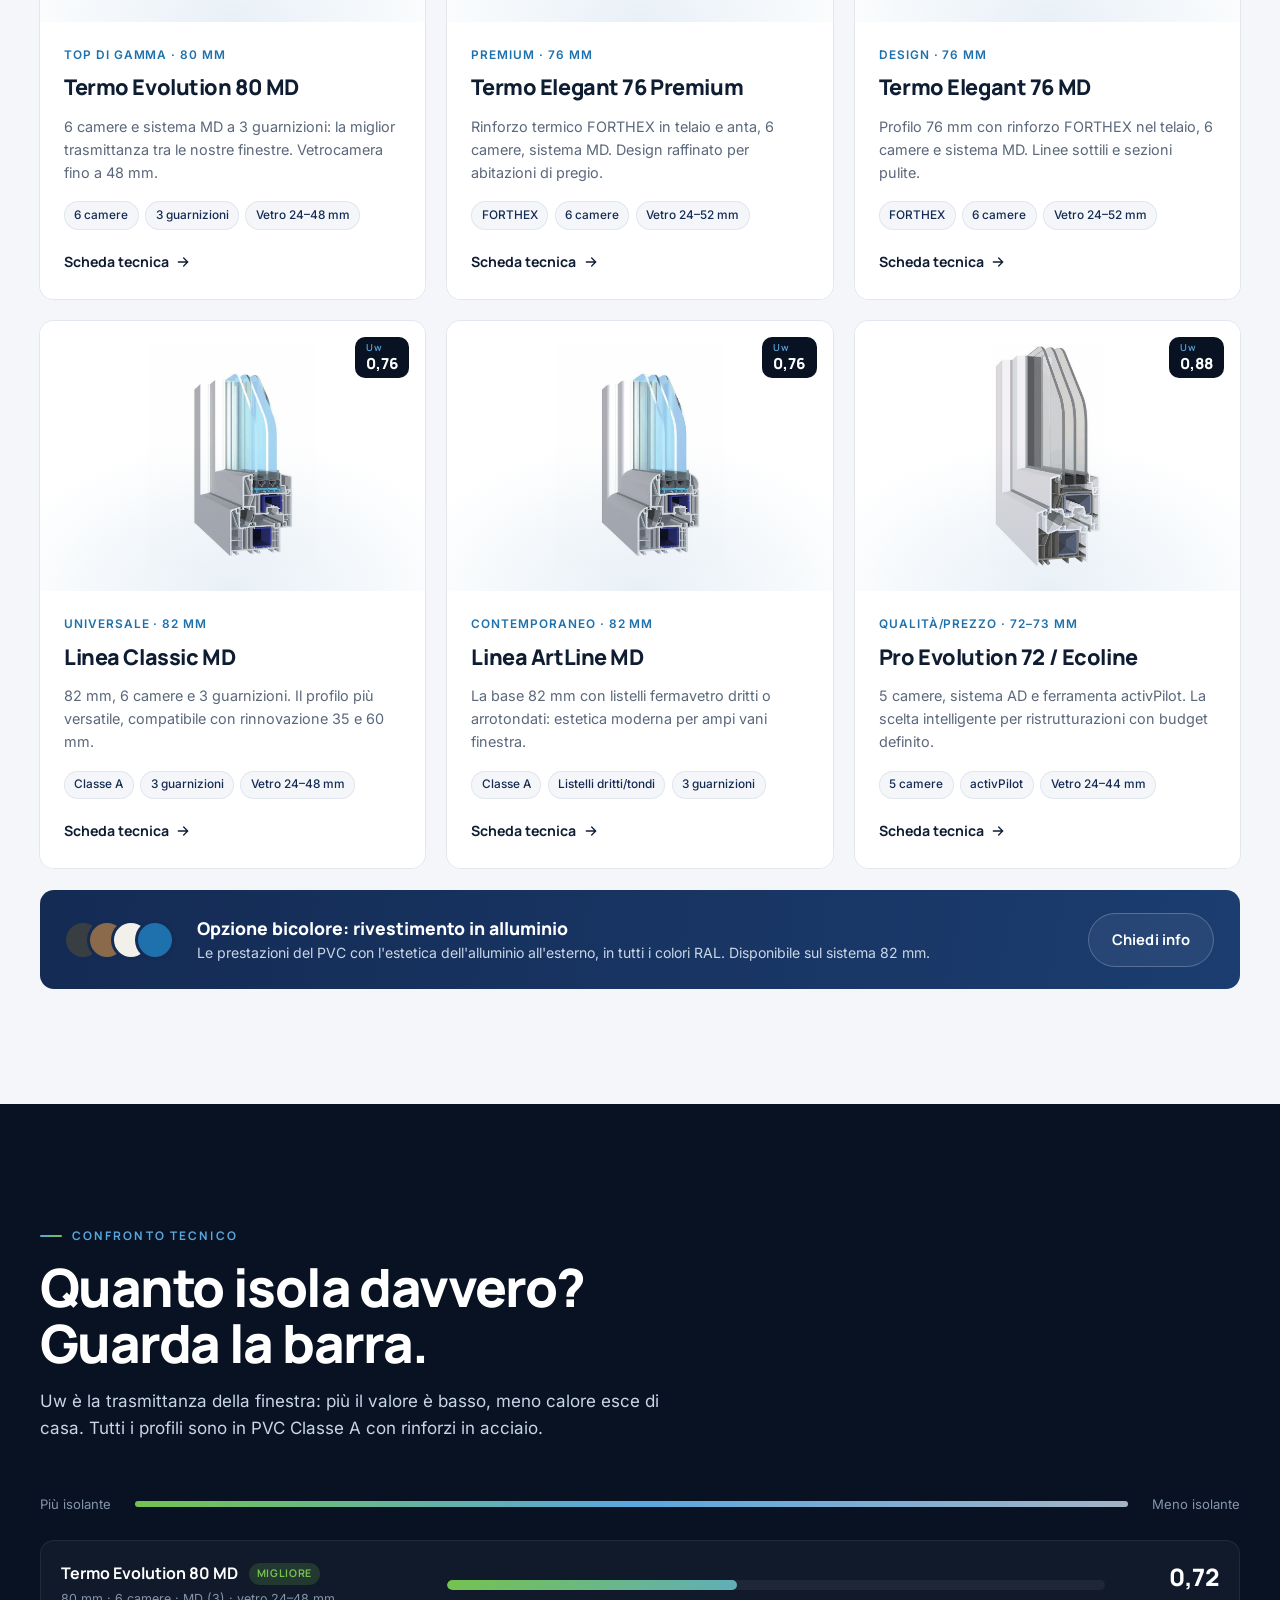
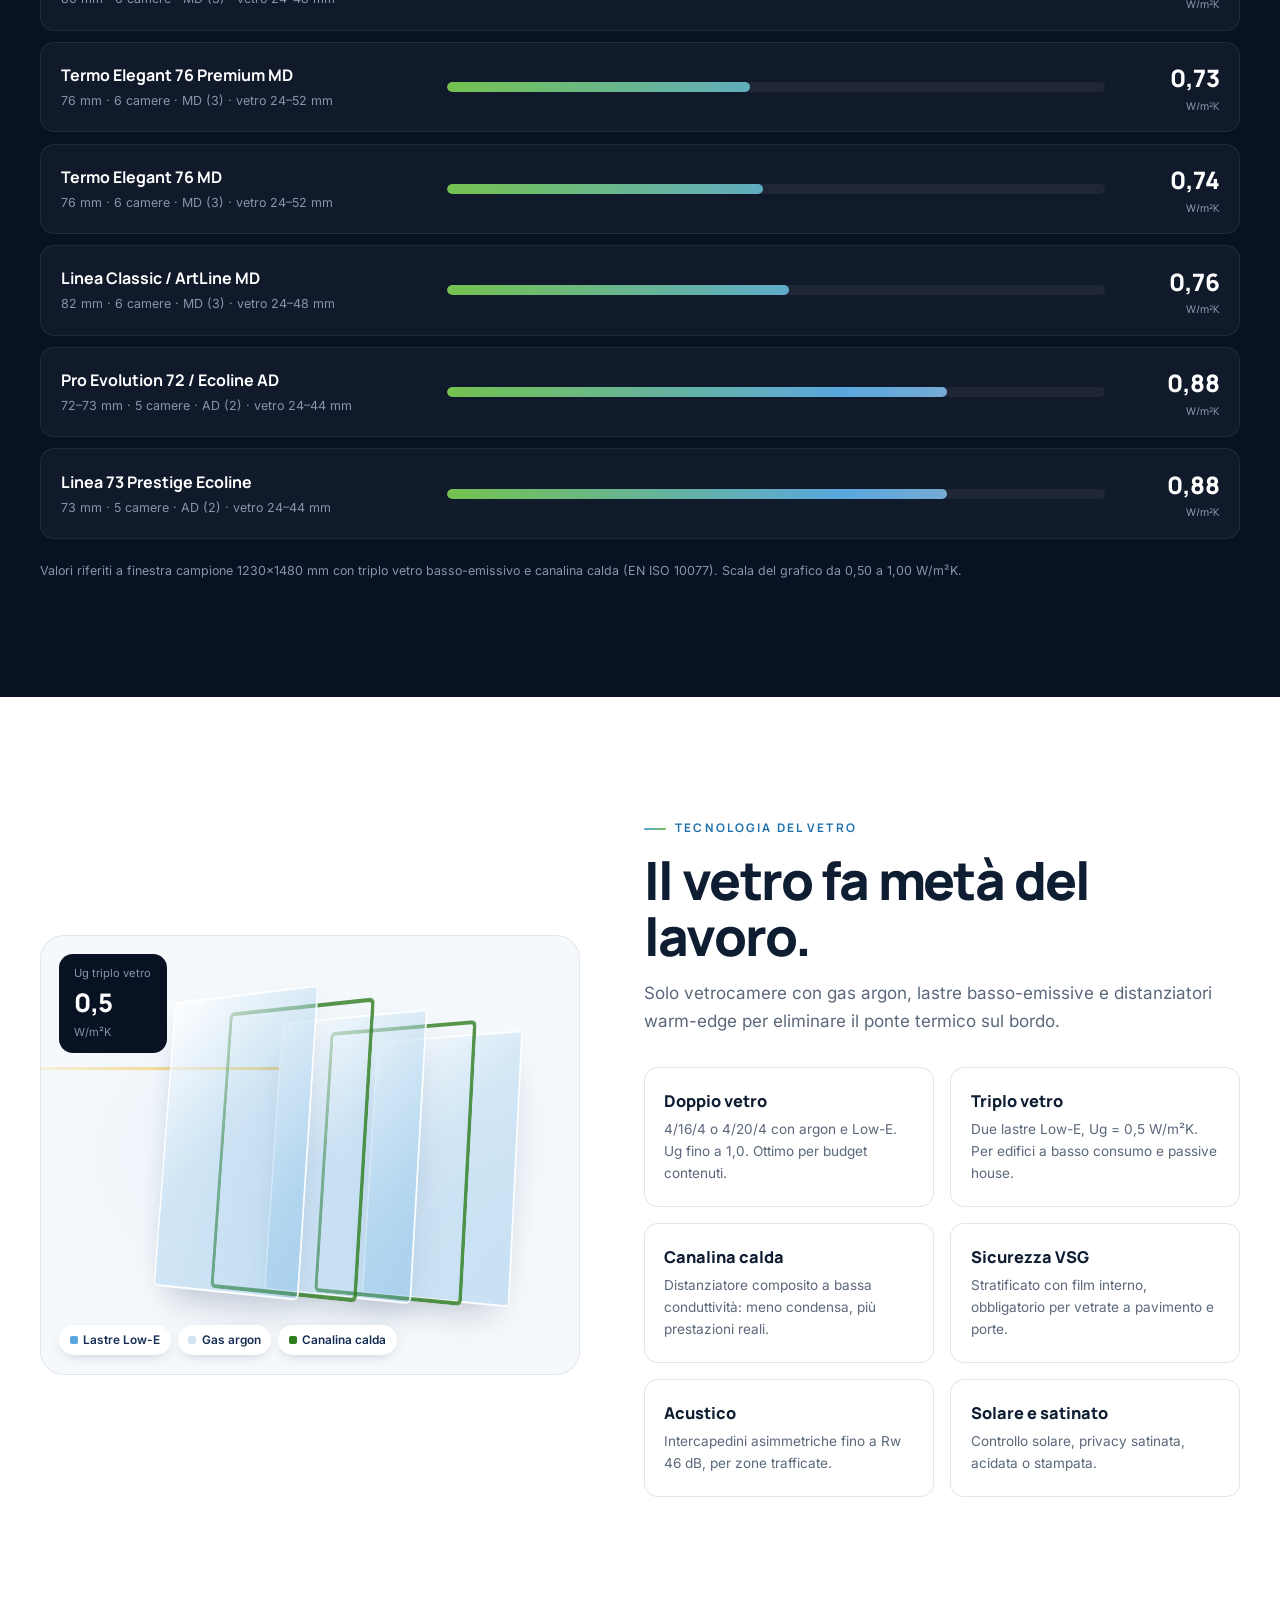
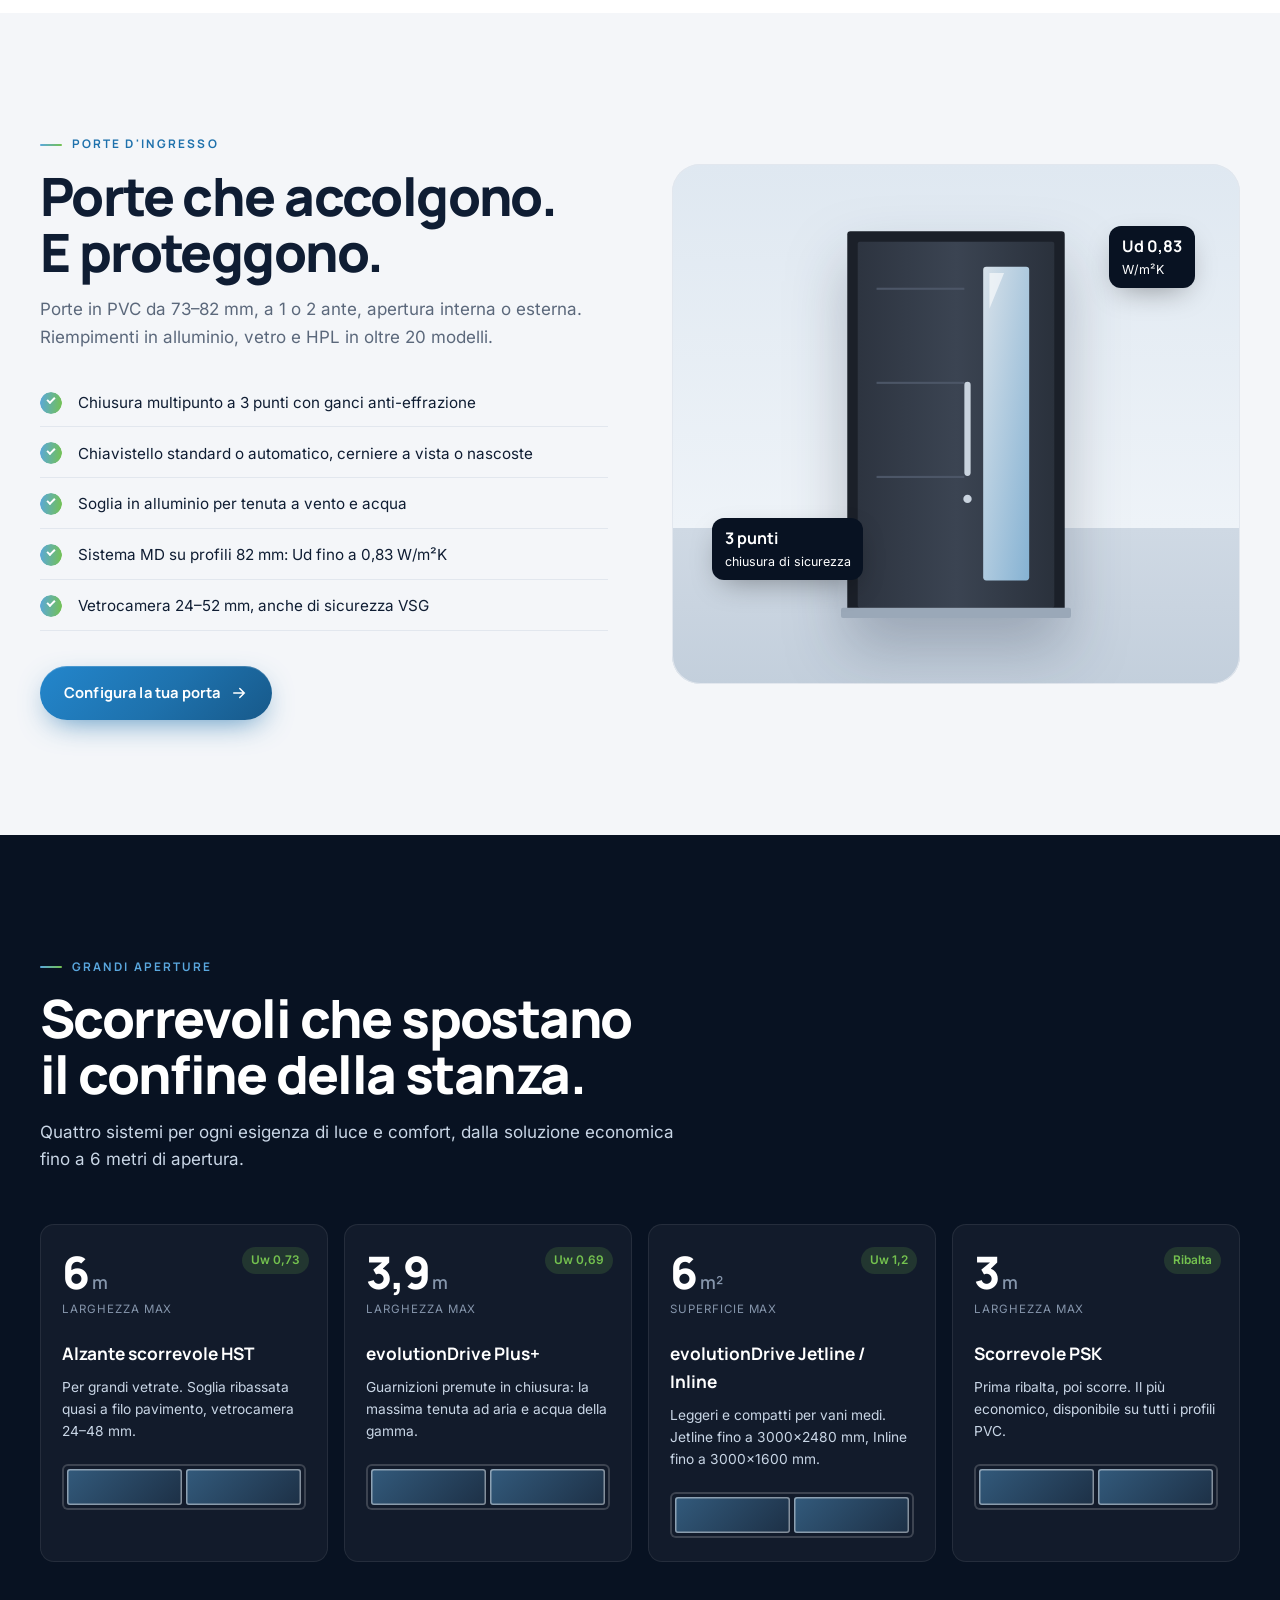
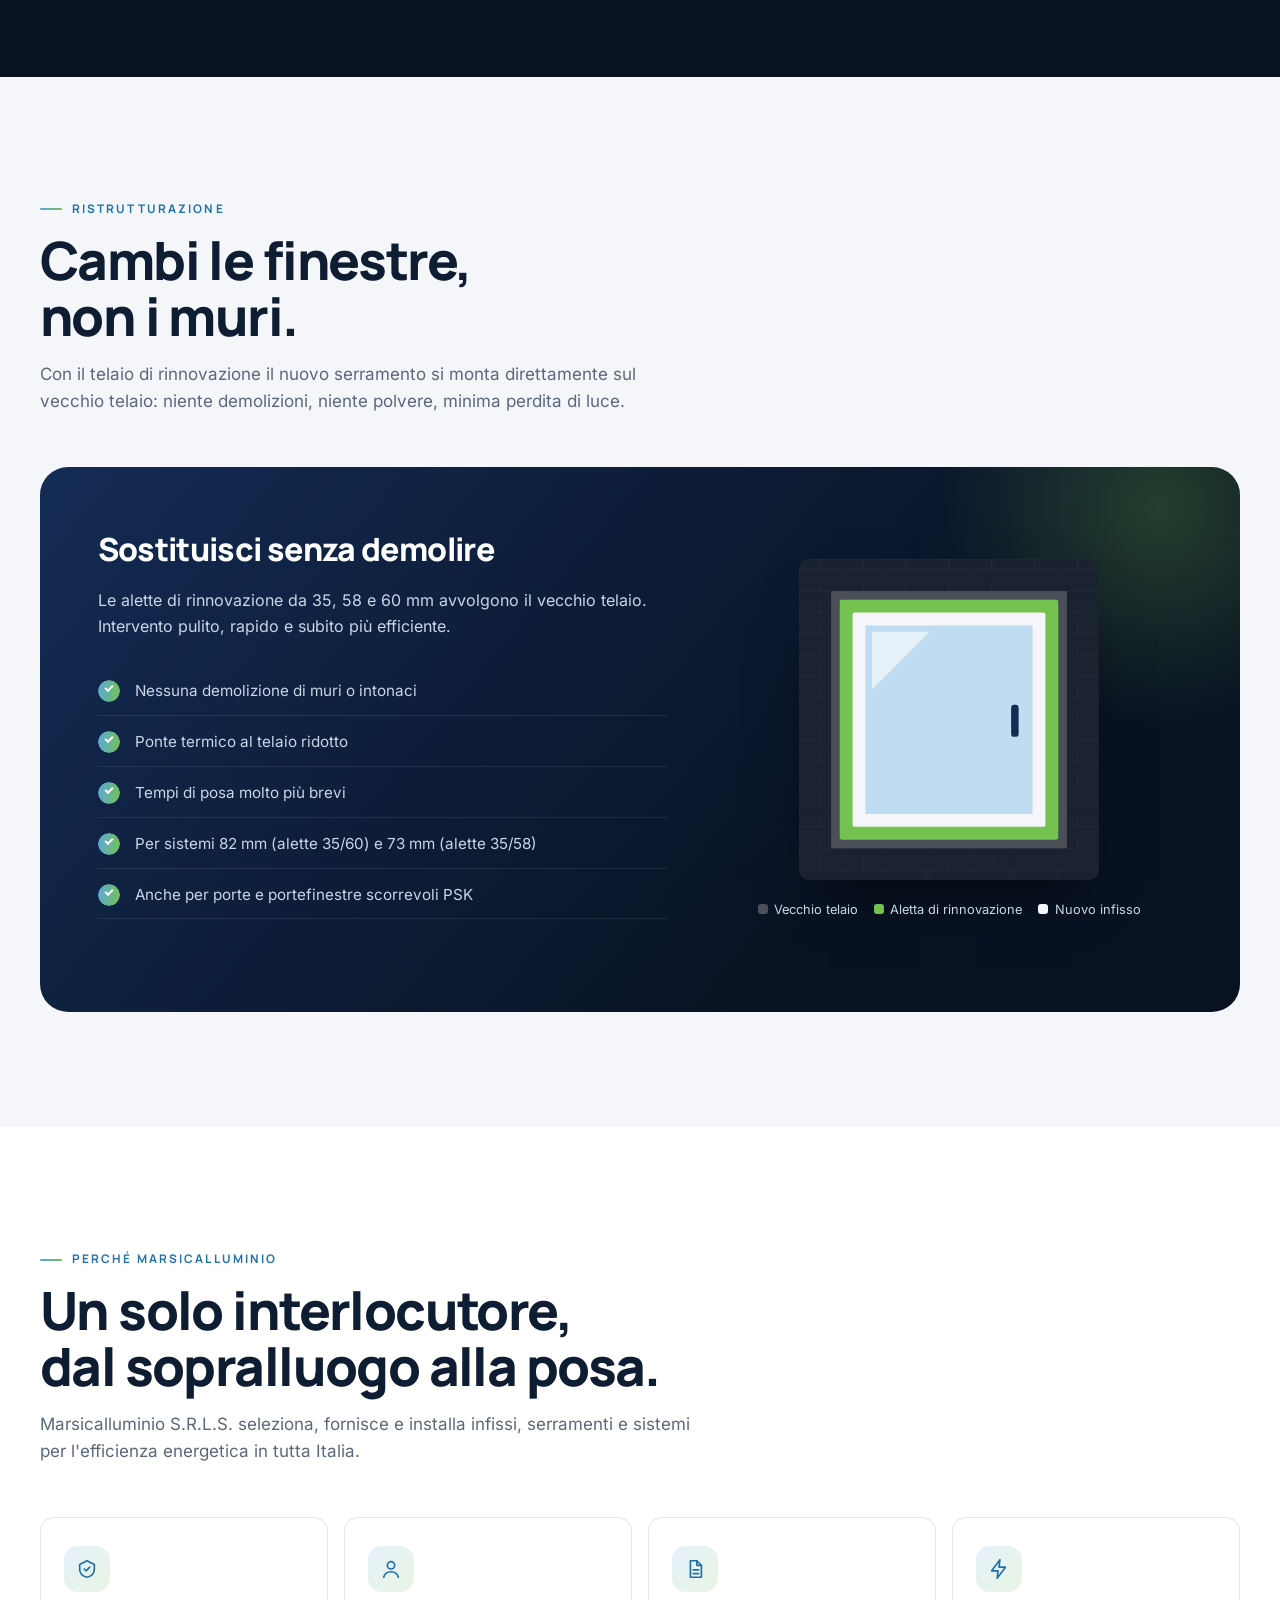
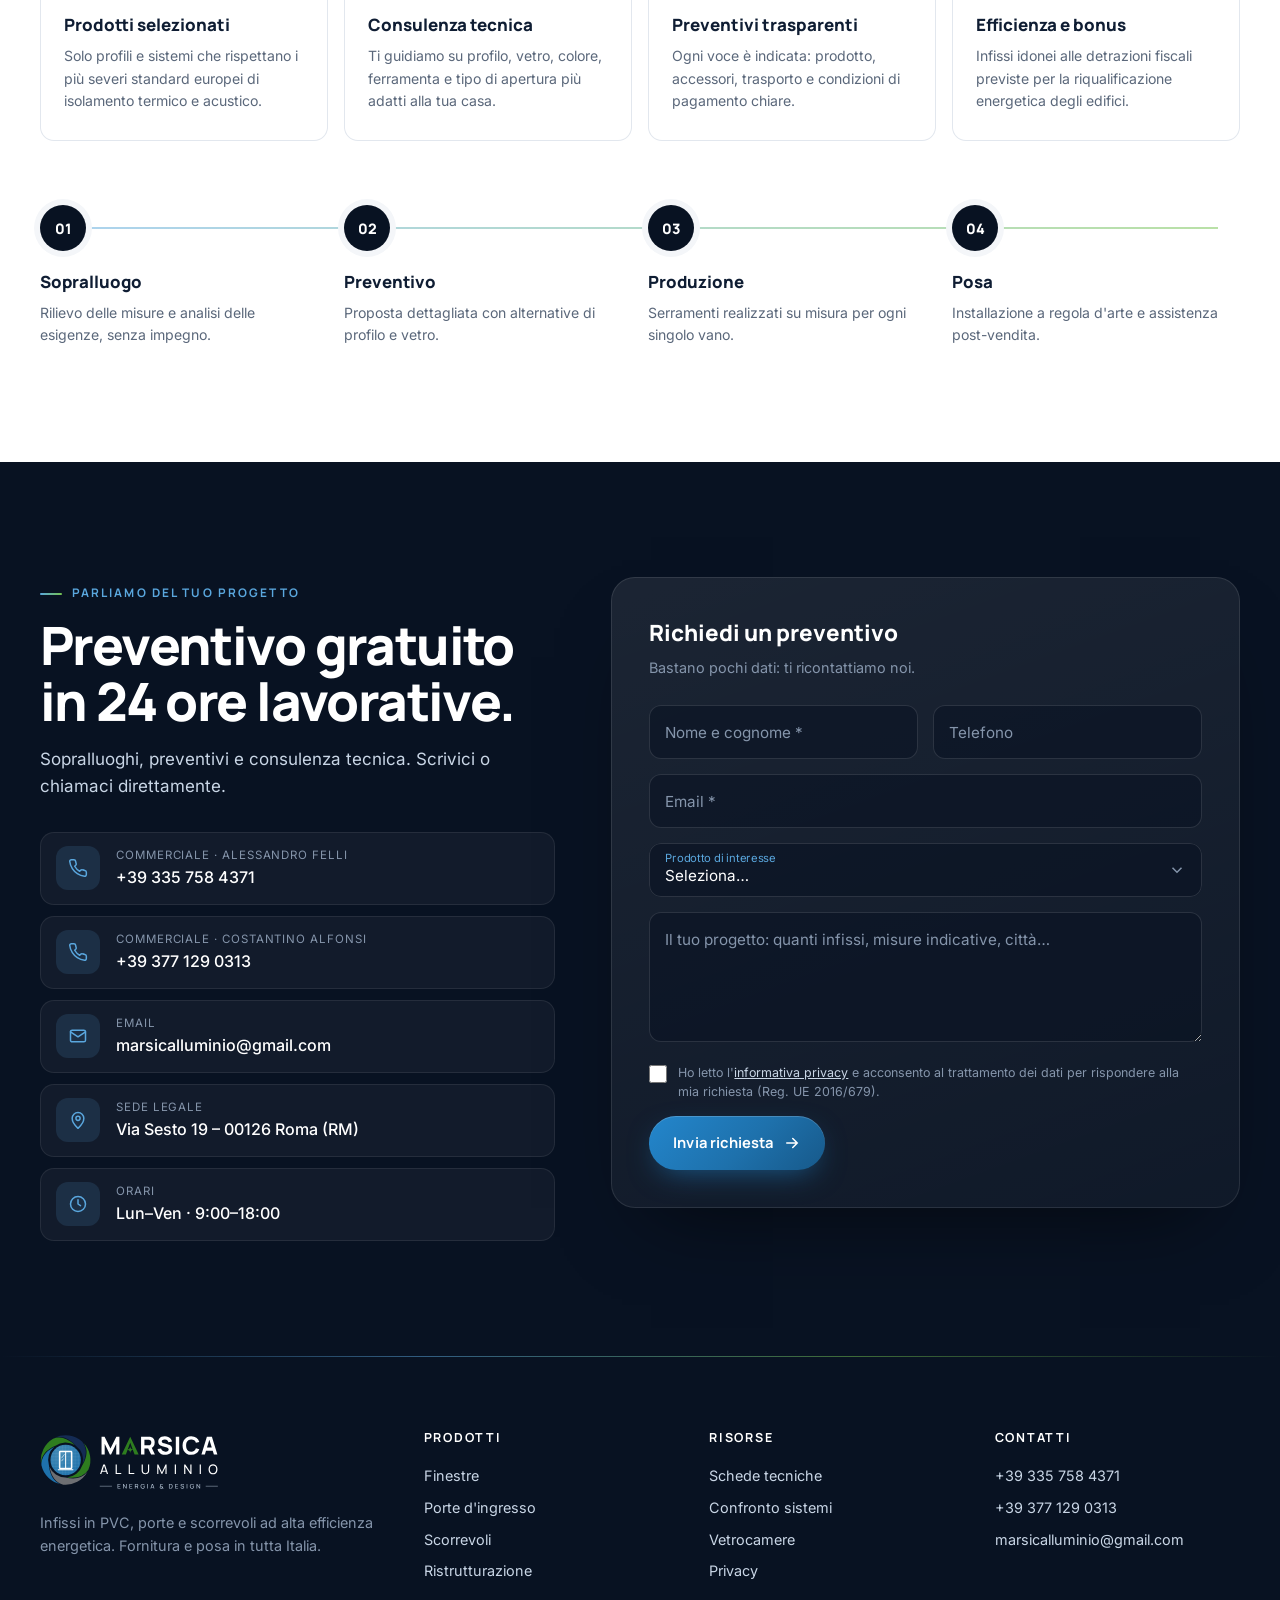
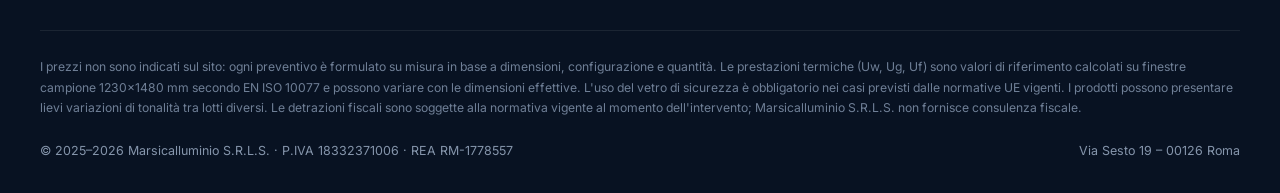
==== commit 5deb8f1d: "Restyling grafico: nuovo logo vettoriale, font moderni, effetti e pagine aggiornate - Logo ridisegna" ====
--- a/index.html
+++ b/index.html
@@ -1,1134 +1,1062 @@
 <!DOCTYPE html>
-<html lang="it">
+<html lang="it" class="no-js">
 <head>
 <meta charset="UTF-8">
 <meta name="viewport" content="width=device-width, initial-scale=1.0">
-<title>Marsicalluminio S.R.L.S. – Infissi, Finestre & Porte</title>
-<meta name="description" content="Marsicalluminio S.R.L.S. – Commercio, fornitura e installazione di finestre, porte, infissi e serramenti in PVC, alluminio e legno. Roma e tutta Italia.">
-<link rel="preconnect" href="https://fonts.googleapis.com">
-<link href="https://fonts.googleapis.com/css2?family=Cormorant+Garamond:wght@300;400;500;600&family=DM+Sans:wght@300;400;500&display=swap" rel="stylesheet">
+<title>Marsicalluminio – Infissi in PVC, porte e scorrevoli su misura</title>
+<meta name="description" content="Marsicalluminio S.R.L.S. – Fornitura e installazione di finestre, porte, scorrevoli e infissi in PVC ad alto isolamento. Sopralluogo e preventivo gratuiti. Roma e tutta Italia.">
+<meta name="theme-color" content="#081222">
+<link rel="icon" href="favicon.svg" type="image/svg+xml">
+<link rel="apple-touch-icon" href="apple-touch-icon.png">
+<meta property="og:type" content="website">
+<meta property="og:locale" content="it_IT">
+<meta property="og:site_name" content="Marsicalluminio">
+<meta property="og:title" content="Marsicalluminio – Infissi in PVC su misura">
+<meta property="og:description" content="Finestre, porte e scorrevoli ad alto isolamento termico e acustico. Preventivo gratuito.">
+<meta property="og:image" content="assets/img/og-image.jpg">
+<link rel="preload" href="assets/fonts/manrope.woff2" as="font" type="font/woff2" crossorigin>
+<link rel="preload" href="assets/fonts/inter.woff2" as="font" type="font/woff2" crossorigin>
+<link rel="stylesheet" href="assets/css/site.css">
+<script type="application/ld+json">
+{
+  "@context": "https://schema.org",
+  "@type": "HomeAndConstructionBusiness",
+  "name": "Marsicalluminio S.R.L.S.",
+  "description": "Fornitura e installazione di finestre, porte e scorrevoli in PVC ad alto isolamento.",
+  "email": "marsicalluminio@gmail.com",
+  "telephone": "+393357584371",
+  "vatID": "IT18332371006",
+  "address": { "@type": "PostalAddress", "streetAddress": "Via Sesto 19", "postalCode": "00126", "addressLocality": "Roma", "addressRegion": "RM", "addressCountry": "IT" },
+  "areaServed": "IT",
+  "openingHours": "Mo-Fr 09:00-18:00"
+}
+</script>
 <style>
-  :root {
-    --navy: #0f1b2d;
-    --steel: #1e3a5f;
-    --sky: #4a7fa5;
-    --ice: #c8dce8;
-    --silver: #e8ecf0;
-    --gold: #b8965a;
-    --white: #f7f9fb;
-    --text: #1a2535;
-    --muted: #6b7a8d;
-    --radius: 2px;
-  }
-
-  *, *::before, *::after { box-sizing: border-box; margin: 0; padding: 0; }
-
-  html { scroll-behavior: smooth; }
-
-  body {
-    font-family: 'DM Sans', sans-serif;
-    background: var(--white);
-    color: var(--text);
-    overflow-x: hidden;
-  }
-
-  /* ─── NAVBAR ─────────────────────────────── */
-  nav {
-    position: fixed; top: 0; left: 0; right: 0; z-index: 100;
-    background: rgba(15,27,45,0.97);
-    backdrop-filter: blur(8px);
-    border-bottom: 1px solid rgba(184,150,90,0.25);
-    padding: 0 2rem;
-    display: flex; align-items: center; justify-content: space-between;
-    height: 64px;
-  }
-  .nav-brand {
-    display: flex; align-items: center;
-    text-decoration: none;
-    height: 100%;
-    padding: 8px 0;
-  }
-  .nav-brand img {
-    height: 48px; width: auto;
-    display: block;
-    background: #fff;
-    border: 1.5px solid #6b8aad;
-    border-radius: 6px;
-    padding: 4px 10px 4px 6px;
-  }
-  .nav-links { display: flex; gap: 2rem; list-style: none; }
-  .nav-links a {
-    color: var(--ice); font-size: .82rem; text-decoration: none;
-    letter-spacing: 0.08em; text-transform: uppercase;
-    transition: color .2s;
-  }
-  .nav-links a:hover { color: var(--gold); }
-  .nav-cta {
-    background: var(--gold); color: var(--navy);
-    padding: .45rem 1.2rem; border-radius: var(--radius);
-    font-size: .78rem; font-weight: 500; letter-spacing: .08em;
-    text-transform: uppercase; text-decoration: none;
-    transition: opacity .2s;
-  }
-  .nav-cta:hover { opacity: .85; }
-  .hamburger { display: none; flex-direction: column; gap: 5px; cursor: pointer; }
-  .hamburger span { width: 24px; height: 2px; background: var(--white); display: block; }
-
-  /* ─── HERO ────────────────────────────────── */
-  .hero {
-    min-height: 100vh;
-    background: linear-gradient(145deg, var(--navy) 0%, var(--steel) 60%, #1a3a60 100%);
-    position: relative; overflow: hidden;
-    display: flex; align-items: center;
-    padding: 100px 2rem 4rem;
-  }
-  .hero::before {
-    content: '';
-    position: absolute; inset: 0;
-    background: url("data:image/svg+xml,%3Csvg width='60' height='60' viewBox='0 0 60 60' xmlns='http://www.w3.org/2000/svg'%3E%3Cg fill='none' fill-rule='evenodd'%3E%3Cg fill='%234a7fa5' fill-opacity='0.07'%3E%3Cpath d='M36 34v-4h-2v4h-4v2h4v4h2v-4h4v-2h-4zm0-30V0h-2v4h-4v2h4v4h2V6h4V4h-4zM6 34v-4H4v4H0v2h4v4h2v-4h4v-2H6zM6 4V0H4v4H0v2h4v4h2V6h4V4H6z'/%3E%3C/g%3E%3C/g%3E%3C/svg%3E");
-  }
-  /* Decorative window silhouette */
-  .hero-deco {
-    position: absolute; right: -60px; top: 50%; transform: translateY(-50%);
-    width: 680px; height: 680px; opacity: .06;
-  }
-  .hero-content { position: relative; max-width: 680px; }
-  .hero-badge {
-    display: inline-block;
-    border: 1px solid var(--gold); color: var(--gold);
-    font-size: .72rem; letter-spacing: .15em; text-transform: uppercase;
-    padding: .35rem 1rem; margin-bottom: 1.6rem;
-    animation: fadeUp .8s ease both;
-  }
-  .hero h1 {
-    font-family: 'Cormorant Garamond', serif;
-    font-size: clamp(2.6rem, 5vw, 4.2rem);
-    font-weight: 300; line-height: 1.1;
-    color: var(--white); margin-bottom: 1.4rem;
-    animation: fadeUp .8s .1s ease both;
-  }
-  .hero h1 em { color: var(--gold); font-style: normal; }
-  .hero p {
-    font-size: 1.05rem; color: var(--ice); line-height: 1.75;
-    margin-bottom: 2.4rem; max-width: 520px;
-    animation: fadeUp .8s .2s ease both;
-  }
-  .hero-actions {
-    display: flex; gap: 1rem; flex-wrap: wrap;
-    animation: fadeUp .8s .3s ease both;
-  }
-  .btn-primary {
-    background: var(--gold); color: var(--navy);
-    padding: .8rem 2rem; font-size: .85rem; font-weight: 500;
-    letter-spacing: .06em; text-transform: uppercase;
-    text-decoration: none; border-radius: var(--radius);
-    transition: opacity .2s, transform .2s;
-  }
-  .btn-primary:hover { opacity: .88; transform: translateY(-1px); }
-  .btn-outline {
-    border: 1px solid var(--ice); color: var(--white);
-    padding: .8rem 2rem; font-size: .85rem; font-weight: 400;
-    letter-spacing: .06em; text-transform: uppercase;
-    text-decoration: none; border-radius: var(--radius);
-    transition: background .2s;
-  }
-  .btn-outline:hover { background: rgba(255,255,255,.08); }
-
-  .hero-stats {
-    display: flex; gap: 3rem; margin-top: 4rem;
-    animation: fadeUp .8s .4s ease both;
-    padding-top: 2rem; border-top: 1px solid rgba(200,220,232,.15);
-  }
-  .stat-num {
-    font-family: 'Cormorant Garamond', serif;
-    font-size: 2.2rem; color: var(--gold); line-height: 1;
-  }
-  .stat-lbl { font-size: .75rem; color: var(--ice); letter-spacing: .06em; margin-top: .3rem; }
-
-  /* ─── WINDOW SVG ILLUSTRATIONS ──────────── */
-  .win-svg { width: 100%; height: 100%; }
-
-  /* ─── SECTIONS ────────────────────────────── */
-  section { padding: 5rem 2rem; }
-  .container { max-width: 1160px; margin: 0 auto; }
-  .section-label {
-    font-size: .72rem; letter-spacing: .18em; text-transform: uppercase;
-    color: var(--gold); margin-bottom: .8rem;
-  }
-  .section-title {
-    font-family: 'Cormorant Garamond', serif;
-    font-size: clamp(1.8rem, 3vw, 2.8rem);
-    font-weight: 400; color: var(--navy); line-height: 1.2;
-    margin-bottom: 1rem;
-  }
-  .section-sub { font-size: 1rem; color: var(--muted); line-height: 1.7; max-width: 560px; }
-  .divider { width: 48px; height: 2px; background: var(--gold); margin: 1.4rem 0; }
-
-  /* ─── FEATURES STRIP ──────────────────────── */
-  .features-strip {
-    background: var(--navy); padding: 3rem 2rem;
-  }
-  .features-grid {
-    max-width: 1160px; margin: 0 auto;
-    display: grid; grid-template-columns: repeat(auto-fit, minmax(200px, 1fr)); gap: 2rem;
-  }
-  .feature-item { text-align: center; }
-  .feature-icon {
-    width: 48px; height: 48px; margin: 0 auto 1rem;
-    background: rgba(74,127,165,.2); border-radius: 50%;
-    display: flex; align-items: center; justify-content: center;
-  }
-  .feature-icon svg { width: 22px; height: 22px; stroke: var(--gold); fill: none; stroke-width: 1.5; }
-  .feature-item h3 { font-size: .9rem; color: var(--white); font-weight: 500; margin-bottom: .4rem; }
-  .feature-item p { font-size: .8rem; color: var(--ice); line-height: 1.6; }
-
-  /* ─── PRODUCTS ────────────────────────────── */
-  #prodotti { background: var(--white); }
-  .products-grid {
-    display: grid;
-    grid-template-columns: repeat(auto-fit, minmax(300px, 1fr));
-    gap: 2rem; margin-top: 3rem;
-  }
-  a.product-card {
-    display: block; text-decoration: none; color: inherit;
-  }
-  .product-card {
-    background: #fff; border: 1px solid #dde4ec;
-    border-radius: 4px; overflow: hidden;
-    transition: transform .25s, box-shadow .25s;
-  }
-  .product-card:hover { transform: translateY(-4px); box-shadow: 0 12px 32px rgba(15,27,45,.12); }
-  .product-visual {
-    background: var(--silver);
-    height: 220px; display: flex; align-items: center; justify-content: center;
-    padding: 2rem; position: relative; overflow: hidden;
-  }
-  .product-visual::after {
-    content: '';
-    position: absolute; bottom: 0; left: 0; right: 0; height: 3px;
-    background: var(--gold);
-  }
-  .product-info { padding: 1.6rem; }
-  .product-tag {
-    font-size: .68rem; letter-spacing: .12em; text-transform: uppercase;
-    color: var(--sky); margin-bottom: .5rem;
-  }
-  .product-info h3 {
-    font-family: 'Cormorant Garamond', serif;
-    font-size: 1.4rem; font-weight: 500; color: var(--navy); margin-bottom: .6rem;
-  }
-  .product-info p { font-size: .85rem; color: var(--muted); line-height: 1.65; margin-bottom: 1rem; }
-  .product-specs { display: flex; flex-wrap: wrap; gap: .5rem; }
-  .spec-pill {
-    font-size: .72rem; padding: .3rem .7rem;
-    background: var(--silver); color: var(--steel);
-    border-radius: 20px; letter-spacing: .04em;
-  }
-  .product-tech-link {
-    display: inline-block; margin-top: .8rem;
-    font-size: .75rem; font-weight: 500; letter-spacing: .06em; text-transform: uppercase;
-    color: var(--sky); text-decoration: none;
-    border-bottom: 1px solid var(--sky);
-    transition: color .2s, border-color .2s;
-  }
-  .product-tech-link:hover { color: var(--gold); border-color: var(--gold); }
-
-  /* ─── WINDOW TYPES SVGs ───────────────────── */
-  .svg-window-casement { /* inline */ }
-
-  /* ─── SYSTEMS SECTION ─────────────────────── */
-  #sistemi { background: var(--silver); }
-  .systems-table {
-    width: 100%; border-collapse: collapse; margin-top: 2rem;
-    font-size: .87rem;
-  }
-  .systems-table th {
-    background: var(--navy); color: var(--white);
-    padding: .85rem 1.2rem; text-align: left;
-    font-size: .75rem; letter-spacing: .08em; text-transform: uppercase; font-weight: 400;
-  }
-  .systems-table td {
-    padding: .85rem 1.2rem; border-bottom: 1px solid #dde4ec;
-    vertical-align: middle;
-  }
-  .systems-table tr:last-child td { border-bottom: none; }
-  .systems-table tr:hover td { background: rgba(74,127,165,.05); }
-  .uw-badge {
-    display: inline-block;
-    background: var(--navy); color: var(--gold);
-    font-size: .78rem; padding: .2rem .6rem; border-radius: 3px; font-weight: 500;
-  }
-  .system-good { color: #2a7c4f; font-weight: 500; font-size: .75rem; }
-  .system-best { color: #1a5c38; font-weight: 600; font-size: .75rem; }
-
-  /* ─── GLAZING ─────────────────────────────── */
-  #vetrocamera { background: var(--navy); color: var(--white); }
-  #vetrocamera .section-title { color: var(--white); }
-  #vetrocamera .section-sub { color: var(--ice); }
-  .glass-grid {
-    display: grid; grid-template-columns: repeat(auto-fit, minmax(220px, 1fr));
-    gap: 1.5rem; margin-top: 3rem;
-  }
-  .glass-card {
-    border: 1px solid rgba(200,220,232,.2); padding: 1.8rem;
-    border-radius: 4px; transition: border-color .2s;
-  }
-  .glass-card:hover { border-color: var(--gold); }
-  .glass-card h3 { font-family: 'Cormorant Garamond', serif; font-size: 1.25rem; color: var(--white); margin-bottom: .6rem; }
-  .glass-card p { font-size: .82rem; color: var(--ice); line-height: 1.65; }
-
-  /* ─── DOORS SECTION ───────────────────────── */
-  #porte { background: #fff; }
-  .doors-layout {
-    display: grid; grid-template-columns: 1fr 1fr; gap: 4rem;
-    align-items: center; margin-top: 3rem;
-  }
-  .doors-list { list-style: none; }
-  .doors-list li {
-    padding: 1rem 0; border-bottom: 1px solid #dde4ec;
-    display: flex; align-items: flex-start; gap: .8rem;
-    font-size: .9rem; color: var(--text); line-height: 1.6;
-  }
-  .doors-list li::before {
-    content: ''; flex-shrink: 0;
-    width: 6px; height: 6px; background: var(--gold);
-    border-radius: 50%; margin-top: .45rem;
-  }
-  .door-visual {
-    background: var(--silver); border-radius: 4px;
-    height: 400px; display: flex; align-items: center; justify-content: center;
-    position: relative; overflow: hidden;
-  }
-
-  /* ─── SLIDING DOORS ───────────────────────── */
-  #scorrevoli { background: var(--silver); }
-  .scorrevoli-grid {
-    display: grid; grid-template-columns: repeat(auto-fit, minmax(260px, 1fr));
-    gap: 2rem; margin-top: 3rem;
-  }
-  .scor-card {
-    background: #fff; padding: 2rem; border-radius: 4px;
-    border-left: 3px solid var(--gold);
-  }
-  .scor-card h3 { font-family: 'Cormorant Garamond', serif; font-size: 1.3rem; color: var(--navy); margin-bottom: .8rem; }
-  .scor-card p { font-size: .85rem; color: var(--muted); line-height: 1.7; }
-
-  /* ─── RENOVATION ──────────────────────────── */
-  #rinnovazione { background: var(--white); }
-  .rinn-box {
-    background: var(--navy); border-radius: 4px;
-    padding: 3rem; margin-top: 3rem;
-    display: grid; grid-template-columns: 1fr 1fr; gap: 3rem; align-items: center;
-  }
-  .rinn-box h3 { font-family: 'Cormorant Garamond', serif; font-size: 1.8rem; color: var(--white); margin-bottom: 1rem; }
-  .rinn-box p { font-size: .9rem; color: var(--ice); line-height: 1.7; }
-  .rinn-points { list-style: none; margin-top: 1.5rem; }
-  .rinn-points li { display: flex; gap: .8rem; padding: .6rem 0; color: var(--ice); font-size: .87rem; }
-  .rinn-points li::before { content: '✓'; color: var(--gold); flex-shrink: 0; font-weight: 600; }
-
-  /* ─── WHY US ──────────────────────────────── */
-  #perche { background: var(--silver); }
-  .why-grid {
-    display: grid; grid-template-columns: repeat(auto-fit, minmax(240px, 1fr));
-    gap: 2rem; margin-top: 3rem;
-  }
-  .why-card { background: #fff; padding: 2rem; border-radius: 4px; }
-  .why-num {
-    font-family: 'Cormorant Garamond', serif;
-    font-size: 3rem; color: var(--ice); line-height: 1; margin-bottom: .5rem;
-  }
-  .why-card h3 { font-size: 1rem; font-weight: 500; color: var(--navy); margin-bottom: .5rem; }
-  .why-card p { font-size: .84rem; color: var(--muted); line-height: 1.65; }
-
-  /* ─── CONTACT ─────────────────────────────── */
-  #contatti { background: var(--navy); }
-  #contatti .section-title { color: var(--white); }
-  #contatti .section-sub { color: var(--ice); }
-  .contact-grid {
-    display: grid; grid-template-columns: 1fr 1fr; gap: 4rem;
-    margin-top: 3rem; align-items: start;
-  }
-  .contact-info { list-style: none; }
-  .contact-info li {
-    display: flex; align-items: flex-start; gap: 1rem;
-    padding: 1.1rem 0; border-bottom: 1px solid rgba(200,220,232,.1);
-    color: var(--ice); font-size: .9rem;
-  }
-  .contact-info li:last-child { border-bottom: none; }
-  .contact-info strong { color: var(--white); display: block; font-size: .75rem; letter-spacing: .08em; text-transform: uppercase; margin-bottom: .2rem; }
-  .ci-icon { color: var(--gold); font-size: 1.1rem; flex-shrink: 0; margin-top: .1rem; }
-  .contact-form { display: flex; flex-direction: column; gap: 1rem; }
-  .form-row { display: grid; grid-template-columns: 1fr 1fr; gap: 1rem; }
-  .contact-form input,
-  .contact-form textarea,
-  .contact-form select {
-    width: 100%;
-    background: rgba(255,255,255,.06); border: 1px solid rgba(200,220,232,.2);
-    color: var(--white); padding: .8rem 1rem; border-radius: var(--radius);
-    font-family: 'DM Sans', sans-serif; font-size: .87rem;
-    transition: border-color .2s;
-    appearance: none;
-  }
-  .contact-form input::placeholder,
-  .contact-form textarea::placeholder { color: rgba(200,220,232,.4); }
-  .contact-form input:focus,
-  .contact-form textarea:focus,
-  .contact-form select:focus {
-    outline: none; border-color: var(--gold);
-  }
-  .contact-form textarea { height: 130px; resize: vertical; }
-  .contact-form option { background: var(--navy); }
-  .btn-submit {
-    background: var(--gold); color: var(--navy); border: none;
-    padding: .85rem 2rem; font-size: .85rem; font-weight: 500;
-    letter-spacing: .06em; text-transform: uppercase;
-    border-radius: var(--radius); cursor: pointer;
-    transition: opacity .2s; align-self: flex-start;
-  }
-  .btn-submit:hover { opacity: .85; }
-
-  /* ─── DISCLAIMER ──────────────────────────── */
-  .disclaimer-bar {
-    background: #0a1520; padding: 1.2rem 2rem;
-    font-size: .73rem; color: rgba(200,220,232,.5); line-height: 1.6;
-    text-align: center;
-  }
-  .disclaimer-bar a { color: var(--gold); text-decoration: none; }
-
-  /* ─── FOOTER ──────────────────────────────── */
-  footer {
-    background: #060e18; padding: 2.5rem 2rem;
-    display: flex; align-items: center; justify-content: space-between;
-    flex-wrap: wrap; gap: 1rem;
-  }
-  .footer-brand {
-    font-family: 'Cormorant Garamond', serif;
-    font-size: 1.2rem; color: var(--white);
-  }
-  .footer-brand span { color: var(--gold); }
-  .footer-copy { font-size: .75rem; color: var(--muted); }
-  .footer-links { display: flex; gap: 1.5rem; }
-  .footer-links a { font-size: .75rem; color: var(--muted); text-decoration: none; }
-  .footer-links a:hover { color: var(--gold); }
-
-  /* ─── ANIMATIONS ──────────────────────────── */
-  @keyframes fadeUp {
-    from { opacity: 0; transform: translateY(20px); }
-    to   { opacity: 1; transform: translateY(0); }
-  }
-  .reveal {
-    opacity: 0; transform: translateY(24px);
-    transition: opacity .6s ease, transform .6s ease;
-  }
-  .reveal.visible { opacity: 1; transform: none; }
-
-  /* ─── RESPONSIVE ──────────────────────────── */
-  @media (max-width: 768px) {
-    .nav-links { display: none; }
-    .nav-cta { display: none; }
-    .hamburger { display: flex; }
-    .hero-stats { gap: 1.5rem; flex-wrap: wrap; }
-    .doors-layout, .rinn-box, .contact-grid { grid-template-columns: 1fr; }
-    .door-visual { height: 240px; }
-    .form-row { grid-template-columns: 1fr; }
-    .rinn-box { padding: 2rem; }
-  }
+/* ═══════════ HERO ═══════════ */
+.hero {
+  position: relative; isolation: isolate; overflow: hidden;
+  min-height: 100svh;
+  padding: calc(var(--nav-h) + 3.5rem) 0 0;
+  background: var(--ink); color: #fff;
+  display: flex; flex-direction: column;
+}
+.hero-bg { position: absolute; inset: 0; z-index: -1; pointer-events: none; }
+.hero-bg::before {                      /* griglia da disegno tecnico */
+  content: ''; position: absolute; inset: 0;
+  background-image:
+    linear-gradient(rgba(90,167,222,.07) 1px, transparent 1px),
+    linear-gradient(90deg, rgba(90,167,222,.07) 1px, transparent 1px);
+  background-size: 64px 64px;
+  mask-image: radial-gradient(ellipse 80% 70% at 70% 40%, #000 20%, transparent 75%);
+  -webkit-mask-image: radial-gradient(ellipse 80% 70% at 70% 40%, #000 20%, transparent 75%);
+}
+.hero-bg::after {                       /* bagliori blu/verde */
+  content: ''; position: absolute; inset: -20%;
+  background:
+    radial-gradient(40% 35% at 78% 30%, rgba(30,113,172,.45), transparent 70%),
+    radial-gradient(30% 30% at 60% 85%, rgba(46,125,31,.28), transparent 70%),
+    radial-gradient(35% 40% at 5% 10%, rgba(20,43,84,.9), transparent 70%);
+  filter: blur(10px);
+}
+.hero-aperture {                        /* il simbolo del logo, gigante e sfocato */
+  position: absolute; right: -14vw; top: 50%;
+  width: min(78vw, 1000px); aspect-ratio: 1;
+  translate: 0 -50%; opacity: .16; filter: blur(1px);
+  animation: slow-spin 90s linear infinite;
+}
+@keyframes slow-spin { to { rotate: 360deg; } }
+
+.hero-grid {
+  display: grid; grid-template-columns: 1.15fr .85fr; gap: 3rem; align-items: center;
+  flex: 1;
+}
+.hero-kicker {
+  display: inline-flex; align-items: center; gap: .6rem;
+  padding: .45rem .9rem .45rem .5rem; border-radius: 999px;
+  background: rgba(255,255,255,.06); box-shadow: inset 0 0 0 1px rgba(255,255,255,.12);
+  font-size: .8rem; color: var(--on-dark);
+  animation: rise .9s var(--ease) both;
+}
+.hero-kicker b {
+  font-family: var(--font-display); font-size: .7rem; letter-spacing: .1em; text-transform: uppercase;
+  padding: .25rem .55rem; border-radius: 999px; background: var(--grad); color: var(--ink);
+}
+.hero h1 {
+  font-size: clamp(2.6rem, 5.4vw, 4.7rem);
+  margin: 1.4rem 0 1.5rem;
+}
+.hero h1 .line { display: block; overflow: hidden; padding-bottom: .06em; }
+.hero h1 .line > span { display: inline-block; animation: line-up 1.1s var(--ease) both; }
+.hero h1 .line:nth-child(2) > span { animation-delay: .12s; }
+.hero h1 .line:nth-child(3) > span { animation-delay: .24s; }
+@keyframes line-up { from { transform: translateY(105%); } to { transform: none; } }
+@keyframes rise { from { opacity: 0; transform: translateY(18px); } to { opacity: 1; transform: none; } }
+.hero-text p { font-size: 1.12rem; color: var(--on-dark); max-width: 52ch; animation: rise 1s .35s var(--ease) both; }
+.hero-actions { display: flex; flex-wrap: wrap; gap: .8rem; margin-top: 2.2rem; animation: rise 1s .45s var(--ease) both; }
+
+/* Card con spaccato del profilo + callout tecnici */
+.profile-stage { perspective: 1200px; animation: rise 1.2s .3s var(--ease) both; }
+.profile-card {
+  --rx: 0deg; --ry: 0deg; --gx: 50%; --gy: 30%;
+  position: relative; aspect-ratio: 4 / 4.6; max-width: 440px; margin-left: auto;
+  border-radius: 28px;
+  background: linear-gradient(160deg, #ffffff 0%, #eef3f8 100%);
+  box-shadow: 0 40px 80px -30px rgba(0,0,0,.7), 0 0 0 1px rgba(255,255,255,.4) inset;
+  transform: rotateX(var(--rx)) rotateY(var(--ry));
+  transition: transform .5s var(--ease);
+}
+.profile-card::after {                 /* riflesso che segue il mouse */
+  content: ''; position: absolute; inset: 0; border-radius: inherit; pointer-events: none;
+  background: radial-gradient(600px circle at var(--gx) var(--gy), rgba(255,255,255,.55), transparent 40%);
+  mix-blend-mode: soft-light;
+}
+.profile-card .sheen {                  /* lama di luce che attraversa il vetro */
+  position: absolute; inset: 0; border-radius: inherit; overflow: hidden; pointer-events: none;
+}
+.profile-card .sheen::before {
+  content: ''; position: absolute; top: -50%; bottom: -50%; width: 30%; left: -60%;
+  background: linear-gradient(90deg, transparent, rgba(255,255,255,.75), transparent);
+  transform: rotate(18deg);
+  animation: sheen 6s 1.6s ease-in-out infinite;
+}
+@keyframes sheen { 0% { left: -60%; } 35%, 100% { left: 140%; } }
+.profile-card img {
+  position: absolute; inset: 8% 14% 10%; width: 72%; height: 82%; object-fit: contain;
+  mix-blend-mode: multiply;
+}
+.callout {
+  position: absolute; z-index: 2;
+  display: flex; align-items: center; gap: .55rem;
+  padding: .55rem .85rem .55rem .6rem; border-radius: 12px;
+  background: rgba(8,18,34,.86); color: #fff;
+  backdrop-filter: blur(8px); -webkit-backdrop-filter: blur(8px);
+  box-shadow: 0 10px 30px -10px rgba(0,0,0,.5), inset 0 0 0 1px rgba(255,255,255,.1);
+  font-size: .78rem; line-height: 1.2; white-space: nowrap;
+  opacity: 0; animation: pop .7s var(--ease) both;
+}
+.callout b { display: block; font-family: var(--font-display); font-size: 1rem; }
+.callout small { color: var(--on-dark-muted); }
+.callout i {
+  width: 10px; height: 10px; border-radius: 50%; background: var(--lime); flex-shrink: 0;
+  box-shadow: 0 0 0 4px rgba(116,194,79,.25); animation: pulse 2.4s infinite;
+}
+.callout.c1 { top: 12%; left: -12%; animation-delay: 1.1s; }
+.callout.c2 { top: 46%; right: -10%; animation-delay: 1.3s; }
+.callout.c2 i { background: var(--sky); box-shadow: 0 0 0 4px rgba(90,167,222,.25); }
+.callout.c3 { bottom: 9%; left: -6%; animation-delay: 1.5s; }
+@keyframes pop { from { opacity: 0; transform: translateY(10px) scale(.9); } to { opacity: 1; transform: none; } }
+@keyframes pulse { 50% { box-shadow: 0 0 0 8px rgba(116,194,79,0); } }
+
+.hero-stats {
+  display: grid; grid-template-columns: repeat(4, 1fr);
+  margin-top: 4rem; border-top: 1px solid rgba(255,255,255,.1);
+}
+.hero-stats > div { padding: 1.6rem 1.2rem 2rem 0; }
+.hero-stats > div + div { padding-left: 1.6rem; border-left: 1px solid rgba(255,255,255,.1); }
+.hero-stats .num { font-size: clamp(2rem, 3.4vw, 2.8rem); font-weight: 800; letter-spacing: -.03em; line-height: 1; }
+.hero-stats .num sup { font-size: .42em; font-weight: 600; margin-left: .15em; vertical-align: .9em; color: var(--sky); }
+.hero-stats p { margin-top: .5rem; font-size: .84rem; color: var(--on-dark-muted); }
+
+/* ═══════════ TICKER ═══════════ */
+.ticker {
+  background: var(--ink-2); color: var(--on-dark);
+  border-block: 1px solid rgba(255,255,255,.06);
+  overflow: hidden; padding: 1.05rem 0;
+  mask-image: linear-gradient(90deg, transparent, #000 10%, #000 90%, transparent);
+  -webkit-mask-image: linear-gradient(90deg, transparent, #000 10%, #000 90%, transparent);
+}
+.ticker-track { display: flex; width: max-content; animation: marquee 38s linear infinite; }
+.ticker:hover .ticker-track { animation-play-state: paused; }
+.ticker ul { display: flex; list-style: none; }
+.ticker li {
+  display: flex; align-items: center; gap: 2.2rem; padding-right: 2.2rem;
+  font-family: var(--font-display); font-weight: 600; font-size: 1.05rem; letter-spacing: -.01em; white-space: nowrap;
+}
+.ticker li::after { content: ''; width: 7px; height: 7px; border-radius: 2px; rotate: 45deg; background: var(--grad); }
+@keyframes marquee { to { transform: translateX(-50%); } }
+
+/* ═══════════ SEZIONI ═══════════ */
+.section { padding: clamp(4.5rem, 9vw, 8rem) 0; position: relative; }
+.section.dark { background: var(--ink); color: #fff; }
+.section.white { background: #fff; }
+.section-head { display: flex; flex-wrap: wrap; justify-content: space-between; align-items: end; gap: 1.5rem 3rem; margin-bottom: 3.2rem; }
+.section-head > div { max-width: 680px; }
+
+/* ═══════════ PRODOTTI ═══════════ */
+.products { display: grid; grid-template-columns: repeat(3, 1fr); gap: 1.4rem; }
+.product {
+  --x: 50%; --y: 0%;
+  position: relative; display: flex; flex-direction: column;
+  background: #fff; border-radius: var(--radius);
+  box-shadow: 0 0 0 1px var(--line);
+  transition: transform .5s var(--ease), box-shadow .5s var(--ease);
+  isolation: isolate;
+}
+.product::before {                      /* bordo luminoso che segue il cursore */
+  content: ''; position: absolute; inset: -1px; border-radius: inherit; z-index: -1;
+  background: radial-gradient(280px circle at var(--x) var(--y), var(--sky), var(--lime) 30%, transparent 60%);
+  opacity: 0; transition: opacity .4s;
+}
+.product:hover { transform: translateY(-6px); box-shadow: 0 30px 60px -30px rgba(15,29,51,.35); }
+.product:hover::before { opacity: 1; }
+.product-media {
+  position: relative; height: 270px; overflow: hidden;
+  border-radius: var(--radius) var(--radius) 0 0;
+  background: radial-gradient(90% 80% at 50% 100%, #e8f0f7, #fff 70%);
+}
+.product-media img {
+  position: absolute; inset: 1.4rem; width: calc(100% - 2.8rem); height: calc(100% - 2.8rem);
+  object-fit: contain; mix-blend-mode: multiply;
+  transition: transform .8s var(--ease);
+}
+.product:hover .product-media img { transform: scale(1.06) rotate(-1.5deg); }
+.product-uw {
+  position: absolute; top: 1rem; right: 1rem;
+  padding: .4rem .7rem; border-radius: 10px;
+  background: var(--ink); color: #fff;
+  font-family: var(--font-display); font-weight: 800; font-size: .95rem; line-height: 1;
+}
+.product-uw small { display: block; font-size: .6rem; font-weight: 600; letter-spacing: .08em; color: var(--sky); margin-bottom: .2rem; }
+.product-body { padding: 1.5rem 1.5rem 1.6rem; display: flex; flex-direction: column; flex: 1; background: #fff; border-radius: 0 0 var(--radius) var(--radius); }
+.product-tag { font-size: .74rem; font-weight: 600; letter-spacing: .08em; text-transform: uppercase; color: var(--blue); }
+.product h3 { font-family: var(--font-display); font-weight: 800; font-size: 1.35rem; letter-spacing: -.02em; margin: .35rem 0 .6rem; }
+.product p { font-size: .9rem; color: var(--muted); }
+.pills { display: flex; flex-wrap: wrap; gap: .4rem; margin: 1.1rem 0 1.3rem; }
+.pills span { font-size: .74rem; font-weight: 500; padding: .3rem .65rem; border-radius: 999px; background: var(--paper); color: var(--navy); box-shadow: inset 0 0 0 1px var(--line); }
+.product-link {
+  margin-top: auto; display: inline-flex; align-items: center; gap: .4rem;
+  font-family: var(--font-display); font-weight: 700; font-size: .88rem; color: var(--text); text-decoration: none;
+}
+.product-link svg { width: 16px; transition: transform .3s var(--ease); }
+.product-link:hover { color: var(--blue); }
+.product-link:hover svg { transform: translateX(4px); }
+
+.option-banner {
+  margin-top: 1.4rem; display: grid; grid-template-columns: auto 1fr auto; gap: 1.6rem; align-items: center;
+  padding: 1.4rem 1.6rem; border-radius: var(--radius);
+  background: linear-gradient(100deg, var(--navy), #1b3d70); color: #fff;
+}
+.option-banner .swatch { display: flex; }
+.option-banner .swatch span { width: 34px; height: 34px; border-radius: 50%; box-shadow: 0 0 0 3px var(--navy); }
+.option-banner .swatch span + span { margin-left: -10px; }
+.option-banner h3 { font-family: var(--font-display); font-weight: 800; font-size: 1.1rem; }
+.option-banner p { font-size: .88rem; color: var(--on-dark); }
+
+/* ═══════════ CONFRONTO Uw ═══════════ */
+.uw-legend { display: flex; flex-wrap: nowrap; white-space: nowrap; gap: 1.5rem; align-items: center; font-size: .82rem; color: var(--on-dark-muted); margin-bottom: 1.6rem; }
+.uw-legend .scale { flex: 1; min-width: 60px; height: 6px; border-radius: 6px; background: linear-gradient(90deg, var(--lime), var(--sky), #a4b3c6); }
+.uw-list { list-style: none; display: grid; gap: .7rem; }
+.uw-row {
+  display: grid; grid-template-columns: minmax(220px, 1.1fr) 2fr 90px; gap: 1.5rem; align-items: center;
+  padding: 1.1rem 1.3rem; border-radius: 14px;
+  background: rgba(255,255,255,.035); box-shadow: inset 0 0 0 1px rgba(255,255,255,.07);
+  transition: background-color .3s;
+}
+.uw-row:hover { background: rgba(255,255,255,.07); }
+.uw-row h3 { font-family: var(--font-display); font-weight: 700; font-size: 1rem; }
+.uw-row .meta { font-size: .78rem; color: var(--on-dark-muted); margin-top: .15rem; }
+.uw-track { height: 10px; border-radius: 10px; background: rgba(255,255,255,.06); overflow: hidden; }
+.uw-bar {
+  height: 100%; width: var(--w); border-radius: inherit;
+  background: linear-gradient(90deg, var(--lime), var(--sky) 60%, #9eb0c6);
+  background-size: calc(100% / (var(--w-num) / 100)) 100%;
+  transform-origin: left; transform: scaleX(0);
+  transition: transform 1.4s var(--ease); transition-delay: var(--d, 0s);
+}
+.uw-list.is-in .uw-bar { transform: scaleX(1); }
+.uw-val { text-align: right; font-family: var(--font-display); font-weight: 800; font-size: 1.5rem; letter-spacing: -.02em; }
+.uw-val small { display: block; font-size: .66rem; font-weight: 500; color: var(--on-dark-muted); letter-spacing: 0; }
+.uw-row .badge { display: inline-block; margin-left: .5rem; padding: .15rem .5rem; border-radius: 999px; font-size: .66rem; font-weight: 700; letter-spacing: .06em; text-transform: uppercase; background: rgba(116,194,79,.18); color: var(--lime); vertical-align: 2px; }
+.uw-note { margin-top: 1.4rem; font-size: .78rem; color: var(--on-dark-muted); }
+
+/* ═══════════ VETROCAMERA ═══════════ */
+.glass-layout { display: grid; grid-template-columns: .95fr 1.05fr; gap: 4rem; align-items: center; }
+.glass-visual {
+  position: relative; height: 440px; perspective: 1100px;
+  border-radius: 24px;
+  background: radial-gradient(70% 60% at 50% 50%, #e3eef8, #f6f9fc 70%);
+  box-shadow: inset 0 0 0 1px var(--line);
+  overflow: hidden;
+}
+.glass-visual .panes { position: absolute; inset: 0 0 0 12%; transform-style: preserve-3d; transform: rotateY(-38deg) rotateX(6deg); }
+.pane {
+  position: absolute; top: 18%; left: 50%; width: 38%; height: 64%; margin-left: -19%;
+  border-radius: 6px;
+  background: linear-gradient(135deg, rgba(255,255,255,.85), rgba(173,211,238,.45) 45%, rgba(90,167,222,.3));
+  box-shadow: inset 0 0 0 2px rgba(255,255,255,.9), 0 20px 40px -20px rgba(20,43,84,.35);
+  transition: transform 1.4s var(--ease);
+}
+.pane.p1 { transform: translateZ(0); }
+.pane.p2 { transform: translateZ(0); }
+.pane.p3 { transform: translateZ(0); }
+.spacer {
+  position: absolute; top: 18%; left: 50%; width: 38%; height: 64%; margin-left: -19%;
+  border-radius: 6px; box-shadow: inset 0 0 0 4px rgba(46,125,31,.8);
+  transform: translateZ(0); transition: transform 1.4s var(--ease), opacity 1s;
+  opacity: 0;
+}
+.glass-visual.is-in .p1 { transform: translateZ(120px) translateX(-40px); }
+.glass-visual.is-in .p3 { transform: translateZ(-120px) translateX(40px); }
+.glass-visual.is-in .s1 { transform: translateZ(60px) translateX(-20px); opacity: 1; }
+.glass-visual.is-in .s2 { transform: translateZ(-60px) translateX(20px); opacity: 1; }
+.pane-labels { position: absolute; inset: auto 1.2rem 1.2rem; display: flex; flex-wrap: wrap; gap: .45rem; }
+.pane-labels span {
+  font-size: .74rem; font-weight: 600; padding: .35rem .65rem; border-radius: 999px;
+  background: #fff; color: var(--navy); box-shadow: 0 4px 14px -6px rgba(15,29,51,.3);
+}
+.pane-labels span i { display: inline-block; width: 8px; height: 8px; border-radius: 2px; margin-right: .35rem; vertical-align: 0; }
+.ug-chip {
+  position: absolute; top: 1.2rem; left: 1.2rem;
+  padding: .7rem .95rem; border-radius: 14px; background: var(--ink); color: #fff;
+}
+.ug-chip b { font-family: var(--font-display); font-size: 1.6rem; font-weight: 800; letter-spacing: -.02em; }
+.ug-chip small { display: block; font-size: .7rem; color: var(--on-dark-muted); }
+.sunray {
+  position: absolute; top: 30%; left: -10%; width: 55%; height: 3px; border-radius: 3px;
+  background: linear-gradient(90deg, transparent, #f3c64d);
+  animation: ray 3.6s ease-in-out infinite;
+}
+@keyframes ray { 0% { transform: translateX(-30%); opacity: 0; } 30% { opacity: 1; } 70%, 100% { transform: translateX(120%); opacity: 0; } }
+
+.glass-cards { display: grid; grid-template-columns: 1fr 1fr; gap: 1rem; }
+.glass-card { padding: 1.3rem 1.3rem 1.4rem; border-radius: var(--radius); background: #fff; box-shadow: inset 0 0 0 1px var(--line); transition: box-shadow .3s, transform .4s var(--ease); }
+.glass-card:hover { box-shadow: inset 0 0 0 1px var(--sky), var(--shadow); transform: translateY(-3px); }
+.glass-card h3 { font-family: var(--font-display); font-weight: 800; font-size: 1.02rem; margin-bottom: .35rem; }
+.glass-card p { font-size: .85rem; color: var(--muted); }
+
+/* ═══════════ PORTE ═══════════ */
+.doors { display: grid; grid-template-columns: 1fr 1fr; gap: 4rem; align-items: center; }
+.check-list { list-style: none; margin: 1.8rem 0 2.2rem; display: grid; gap: .2rem; }
+.check-list li { display: grid; grid-template-columns: 28px 1fr; gap: .6rem; padding: .7rem 0; border-bottom: 1px solid var(--line); font-size: .95rem; }
+.check-list li::before {
+  content: ''; width: 22px; height: 22px; border-radius: 50%; margin-top: .05rem;
+  background: var(--grad) center / 100% no-repeat;
+  -webkit-mask: url("data:image/svg+xml,%3Csvg xmlns='http://www.w3.org/2000/svg' viewBox='0 0 24 24'%3E%3Ccircle cx='12' cy='12' r='12'/%3E%3C/svg%3E");
+}
+.check-list li { position: relative; }
+.check-list li::after {
+  content: ''; position: absolute; left: 7px; top: calc(.7rem + 6px); width: 8px; height: 5px;
+  border: solid #fff; border-width: 0 0 2px 2px; rotate: -45deg;
+}
+.door-stage {
+  position: relative; height: 520px; border-radius: 28px; overflow: hidden;
+  background: linear-gradient(180deg, #dfe8f1 0%, #eef3f8 70%, #cfd9e4 70%, #c3cfdc 100%);
+  box-shadow: inset 0 0 0 1px var(--line);
+  display: grid; place-items: center;
+}
+.door-stage svg { width: 230px; height: auto; filter: drop-shadow(0 30px 30px rgba(15,29,51,.25)); }
+.door-stage .tag {
+  position: absolute; padding: .5rem .8rem; border-radius: 12px; background: var(--ink); color: #fff;
+  font-size: .78rem; box-shadow: 0 10px 30px -10px rgba(0,0,0,.4);
+}
+.door-stage .tag b { font-family: var(--font-display); display: block; font-size: 1rem; }
+.door-stage .t1 { top: 12%; right: 8%; }
+.door-stage .t2 { bottom: 20%; left: 7%; }
+
+/* ═══════════ SCORREVOLI ═══════════ */
+.sliders { display: grid; grid-template-columns: repeat(4, 1fr); gap: 1rem; }
+.slider-card {
+  position: relative; overflow: hidden;
+  padding: 1.6rem 1.4rem 1.5rem; border-radius: var(--radius);
+  background: rgba(255,255,255,.04); box-shadow: inset 0 0 0 1px rgba(255,255,255,.08);
+  transition: background-color .3s;
+}
+.slider-card:hover { background: rgba(255,255,255,.07); }
+.slider-card .big { font-family: var(--font-display); font-weight: 800; font-size: 2.8rem; letter-spacing: -.04em; line-height: 1; }
+.slider-card .big small { font-size: .4em; font-weight: 600; color: var(--on-dark-muted); letter-spacing: 0; margin-left: .2rem; }
+.slider-card .cap { font-size: .72rem; color: var(--on-dark-muted); letter-spacing: .08em; text-transform: uppercase; margin-top: .3rem; }
+.slider-card h3 { font-family: var(--font-display); font-weight: 700; font-size: 1.08rem; margin: 1.4rem 0 .5rem; }
+.slider-card p { font-size: .86rem; color: var(--on-dark); }
+.slider-card .anim { height: 46px; margin-top: 1.4rem; position: relative; border-radius: 6px; box-shadow: inset 0 0 0 2px rgba(255,255,255,.18); overflow: hidden; }
+.slider-card .anim::before, .slider-card .anim::after {
+  content: ''; position: absolute; top: 5px; bottom: 5px; width: calc(50% - 7px); border-radius: 3px;
+  background: linear-gradient(135deg, rgba(90,167,222,.45), rgba(90,167,222,.15));
+  box-shadow: inset 0 0 0 1.5px rgba(255,255,255,.45);
+}
+.slider-card .anim::before { left: 5px; }
+.slider-card .anim::after { right: 5px; transition: transform 1.2s var(--ease); }
+.slider-card:hover .anim::after { transform: translateX(calc(-100% - 4px)); }
+.slider-card .uw { position: absolute; top: 1.4rem; right: 1.2rem; font-size: .74rem; font-weight: 600; padding: .25rem .55rem; border-radius: 999px; background: rgba(116,194,79,.16); color: var(--lime); }
+
+/* ═══════════ RINNOVAZIONE ═══════════ */
+.renew {
+  display: grid; grid-template-columns: 1.1fr .9fr; gap: 3rem; align-items: center;
+  padding: clamp(2rem, 5vw, 3.6rem); border-radius: 28px;
+  background: linear-gradient(130deg, var(--navy), var(--ink) 70%); color: #fff;
+  position: relative; overflow: hidden;
+}
+.renew::after { content: ''; position: absolute; width: 480px; height: 480px; right: -160px; top: -200px; border-radius: 50%; background: radial-gradient(circle, rgba(116,194,79,.25), transparent 65%); }
+.renew h3 { font-family: var(--font-display); font-weight: 800; font-size: clamp(1.5rem, 2.6vw, 2rem); letter-spacing: -.02em; margin-bottom: .8rem; }
+.renew p { color: var(--on-dark); }
+.renew .check-list li { border-color: rgba(255,255,255,.08); color: var(--on-dark); }
+.renew-visual { position: relative; display: grid; place-items: center; z-index: 1; }
+.renew-visual svg { width: min(100%, 300px); border-radius: 10px; box-shadow: 0 30px 60px -30px rgba(0,0,0,.7); }
+.renew-legend { display: flex; flex-wrap: wrap; justify-content: center; gap: .5rem 1rem; margin-top: 1.2rem; font-size: .8rem; color: var(--on-dark); }
+.renew-legend i { display: inline-block; width: 10px; height: 10px; border-radius: 3px; margin-right: .4rem; }
+.renew-visual .newframe { transform: scale(1.18);transform-origin: 140px 150px; opacity: 0; transition: transform 1.3s .3s var(--ease), opacity 1s .3s; }
+.renew-visual.is-in .newframe { transform: none; opacity: 1; }
+
+/* ═══════════ PERCHÉ NOI + PROCESSO ═══════════ */
+.why { display: grid; grid-template-columns: repeat(4, 1fr); gap: 1rem; }
+.why-card { padding: 1.8rem 1.5rem; border-radius: var(--radius); background: #fff; box-shadow: inset 0 0 0 1px var(--line); }
+.why-card .ico { width: 46px; height: 46px; border-radius: 14px; display: grid; place-items: center; background: linear-gradient(135deg, rgba(90,167,222,.16), rgba(116,194,79,.16)); color: var(--blue); margin-bottom: 1.2rem; }
+.why-card .ico svg { width: 22px; height: 22px; }
+.why-card h3 { font-family: var(--font-display); font-weight: 800; font-size: 1.06rem; margin-bottom: .45rem; }
+.why-card p { font-size: .88rem; color: var(--muted); }
+
+.steps { list-style: none; display: grid; grid-template-columns: repeat(4, 1fr); gap: 1rem; margin-top: 4rem; counter-reset: s; position: relative; }
+.steps::before { content: ''; position: absolute; top: 22px; left: 22px; right: 22px; height: 2px; background: linear-gradient(90deg, var(--sky), var(--lime)); opacity: .5; }
+.steps li { counter-increment: s; position: relative; padding-right: 1rem; }
+.steps li::before {
+  content: counter(s, decimal-leading-zero); position: relative;
+  display: grid; place-items: center; width: 46px; height: 46px; border-radius: 50%;
+  background: var(--ink); color: #fff; font-family: var(--font-display); font-weight: 800; font-size: .9rem;
+  box-shadow: 0 0 0 6px var(--paper);
+  margin-bottom: 1.1rem;
+}
+.steps h3 { font-family: var(--font-display); font-weight: 800; font-size: 1.05rem; margin-bottom: .35rem; }
+.steps p { font-size: .88rem; color: var(--muted); }
+
+/* ═══════════ CONTATTI ═══════════ */
+.contact { display: grid; grid-template-columns: .9fr 1.1fr; gap: 3.5rem; align-items: start; }
+.contact-list { list-style: none; display: grid; gap: .7rem; margin-top: 2rem; }
+.contact-list a, .contact-list div.item {
+  display: grid; grid-template-columns: 44px 1fr; gap: 1rem; align-items: center;
+  padding: .9rem 1rem; border-radius: 14px; text-decoration: none;
+  background: rgba(255,255,255,.04); box-shadow: inset 0 0 0 1px rgba(255,255,255,.08);
+  transition: background-color .25s, box-shadow .25s;
+}
+.contact-list a:hover { background: rgba(255,255,255,.08); box-shadow: inset 0 0 0 1px rgba(90,167,222,.5); }
+.contact-list .ico { width: 44px; height: 44px; border-radius: 12px; display: grid; place-items: center; background: rgba(90,167,222,.14); color: var(--sky); }
+.contact-list .ico svg { width: 20px; height: 20px; }
+.contact-list small { display: block; font-size: .72rem; letter-spacing: .08em; text-transform: uppercase; color: var(--on-dark-muted); }
+.contact-list span { color: #fff; font-weight: 500; }
+
+.form-card {
+  padding: clamp(1.5rem, 3vw, 2.4rem); border-radius: 24px;
+  background: linear-gradient(160deg, rgba(255,255,255,.08), rgba(255,255,255,.03));
+  box-shadow: inset 0 0 0 1px rgba(255,255,255,.1), 0 40px 80px -40px rgba(0,0,0,.6);
+}
+.form-card h3 { font-family: var(--font-display); font-weight: 800; font-size: 1.4rem; margin-bottom: .3rem; }
+.form-card > p { font-size: .9rem; color: var(--on-dark-muted); margin-bottom: 1.6rem; }
+.form-grid { display: grid; grid-template-columns: 1fr 1fr; gap: .9rem; }
+.form-grid .full { grid-column: 1 / -1; }
+.field { position: relative; }
+.field input, .field select, .field textarea {
+  width: 100%; padding: 1.35rem 1rem .55rem; border-radius: 12px; border: 0;
+  background: rgba(8,18,34,.55); color: #fff; font: inherit; font-size: .95rem;
+  box-shadow: inset 0 0 0 1px rgba(255,255,255,.12);
+  transition: box-shadow .25s;
+  appearance: none; -webkit-appearance: none;
+}
+.field textarea { min-height: 130px; resize: vertical; }
+.field select { padding-right: 2.5rem; background-image: url("data:image/svg+xml,%3Csvg xmlns='http://www.w3.org/2000/svg' viewBox='0 0 24 24' fill='none' stroke='%238595ab' stroke-width='2'%3E%3Cpath d='m6 9 6 6 6-6'/%3E%3C/svg%3E"); background-repeat: no-repeat; background-position: right 1rem center; background-size: 18px; }
+.field select option { background: var(--ink); }
+.field label {
+  position: absolute; left: 1rem; top: 1rem; font-size: .95rem; color: var(--on-dark-muted);
+  pointer-events: none; transform-origin: left top; transition: transform .25s var(--ease), color .25s;
+}
+.field input:focus, .field select:focus, .field textarea:focus { outline: 0; box-shadow: inset 0 0 0 1.5px var(--sky), 0 0 0 4px rgba(90,167,222,.15); }
+.field input:focus + label, .field input:not(:placeholder-shown) + label,
+.field textarea:focus + label, .field textarea:not(:placeholder-shown) + label,
+.field select + label { transform: translateY(-.62rem) scale(.74); color: var(--sky); }
+.consent { display: flex; gap: .7rem; align-items: flex-start; font-size: .78rem; color: var(--on-dark-muted); line-height: 1.5; }
+.consent input { width: 18px; height: 18px; margin-top: .1rem; accent-color: var(--blue); flex-shrink: 0; }
+.consent a { color: var(--on-dark); }
+.form-foot { display: flex; flex-wrap: wrap; align-items: center; gap: 1rem; justify-content: space-between; }
+.form-status { font-size: .85rem; color: var(--lime); min-height: 1.2em; }
+.form-status.err { color: #ff8a80; }
+
+/* ═══════════ RESPONSIVE ═══════════ */
+@media (max-width: 1080px) {
+  .products { grid-template-columns: 1fr 1fr; }
+  .sliders { grid-template-columns: 1fr 1fr; }
+  .why, .steps { grid-template-columns: 1fr 1fr; }
+  .steps { row-gap: 2.2rem; }
+  .steps::before { display: none; }
+}
+@media (max-width: 960px) {
+  .hero { padding-top: calc(var(--nav-h) + 2rem); min-height: auto; }
+  .hero-grid, .glass-layout, .doors, .renew, .contact { grid-template-columns: 1fr; }
+  .hero-grid { gap: 3.5rem; }
+  .profile-card { margin: 0 auto; max-width: 360px; }
+  .callout.c1 { left: -4%; } .callout.c2 { right: -4%; } .callout.c3 { left: 0; }
+  .hero-stats { grid-template-columns: 1fr 1fr; margin-top: 3rem; }
+  .hero-stats > div:nth-child(3) { padding-left: 0; border-left: 0; }
+  .hero-stats > div:nth-child(n+3) { border-top: 1px solid rgba(255,255,255,.1); }
+  .hero-aperture { width: 140vw; right: -70vw; top: 30%; }
+  .uw-row { grid-template-columns: 1fr 70px; gap: .6rem 1rem; }
+  .uw-track { grid-column: 1 / -1; grid-row: 2; }
+  .uw-val { grid-row: 1; grid-column: 2; }
+  .door-stage { height: 400px; }
+  .door-stage svg { width: 170px; }
+  .option-banner { grid-template-columns: 1fr; gap: 1rem; }
+}
+@media (max-width: 640px) {
+  .products, .sliders, .why, .glass-cards { grid-template-columns: 1fr; }
+  .steps { grid-template-columns: 1fr; }
+  .form-grid { grid-template-columns: 1fr; }
+  .glass-visual { height: 340px; }
+  .glass-visual .panes { inset: 0 0 0 18%; transform: rotateY(-38deg) rotateX(6deg) scale(.78); }
+  .ug-chip { padding: .5rem .7rem; } .ug-chip b { font-size: 1.2rem; }
+  .product-media { height: 240px; }
+  .hero-actions .btn { flex: 1 1 100%; }
+  .callout { font-size: .7rem; padding: .45rem .65rem .45rem .5rem; }
+  .callout b { font-size: .88rem; }
+}
 </style>
 </head>
 <body>
 
-<!-- ── NAVBAR ────────────────────────────────── -->
-<nav>
-  <a href="#" class="nav-brand"><img src="Logo%20Marsicalluminio.svg" alt="Marsicalluminio" /></a>
-  <ul class="nav-links">
-    <li><a href="#prodotti">Finestre</a></li>
-    <li><a href="#porte">Porte</a></li>
-    <li><a href="#scorrevoli">Scorrevoli</a></li>
-    <li><a href="#rinnovazione">Rinnovazione</a></li>
-    <li><a href="#perche">Chi Siamo</a></li>
-    <li><a href="tech.html">Schede Tecniche</a></li>
-    <li><a href="#contatti">Contatti</a></li>
-  </ul>
-  <a href="#contatti" class="nav-cta">Richiedi Preventivo</a>
-  <div class="hamburger" onclick="toggleMenu()">
-    <span></span><span></span><span></span>
-  </div>
-</nav>
-
-<!-- ── HERO ──────────────────────────────────── -->
-<section class="hero" id="home">
-  <!-- decorative large window silhouette -->
-  <svg class="hero-deco" viewBox="0 0 400 400" fill="none" xmlns="http://www.w3.org/2000/svg">
-    <rect x="20" y="20" width="360" height="360" rx="2" stroke="white" stroke-width="8"/>
-    <rect x="40" y="40" width="148" height="148" rx="1" stroke="white" stroke-width="4"/>
-    <rect x="212" y="40" width="148" height="148" rx="1" stroke="white" stroke-width="4"/>
-    <rect x="40" y="212" width="148" height="148" rx="1" stroke="white" stroke-width="4"/>
-    <rect x="212" y="212" width="148" height="148" rx="1" stroke="white" stroke-width="4"/>
-    <line x1="195" y1="20" x2="195" y2="380" stroke="white" stroke-width="6"/>
-    <line x1="20" y1="195" x2="380" y2="195" stroke="white" stroke-width="6"/>
-  </svg>
-
-  <div class="hero-content container">
-    <div class="hero-badge">Qualità · Efficienza · Affidabilità</div>
-    <h1>Infissi di <em>alta gamma</em><br>per ogni esigenza</h1>
-    <p>Fornitura e installazione di finestre, porte e portefinestre in PVC ad alte prestazioni termiche e acustiche. Soluzioni su misura per residenziale e commerciale in tutta Italia.</p>
-    <div class="hero-actions">
-      <a href="#contatti" class="btn-primary">Richiedi Preventivo Gratuito</a>
-      <a href="#prodotti" class="btn-outline">Scopri i Prodotti</a>
-    </div>
+<!-- ═══════════ NAVBAR ═══════════ -->
+<header class="site-nav">
+  <div class="container">
+    <a href="#top" class="brand" aria-label="Marsicalluminio – torna all'inizio"><svg xmlns="http://www.w3.org/2000/svg" viewBox="0 0 419 122" aria-hidden="true" focusable="false"><g class="mark"><defs><radialGradient id="navlgg" cx="35%" cy="30%" r="80%"><stop offset="0" stop-color="#438ab5"/><stop offset="1" stop-color="#1e71ac"/></radialGradient><clipPath id="navlgc"><circle cx="60" cy="61" r="35.5"/></clipPath></defs>
+<g class="blades" style="transform-origin:60px 61px"><path class="blade" fill="#142b54" d="M35.03,8.65 A58 58 0 0 1 98.43,17.56 Q115.45,38.08 99.87,70.57 A41 41 0 0 0 84.39,28.04 Q60.57,1 35.03,8.65Z"/><path class="blade" fill="#2e7d1f" d="M102.07,21.08 A58 58 0 0 1 113.19,84.13 Q98.94,106.65 63.22,101.87 A41 41 0 0 0 98.88,74.01 Q117.24,43 102.07,21.08Z"/><path class="blade" fill="#6d6f73" d="M110.97,88.68 A58 58 0 0 1 54.44,118.73 Q28.61,112.14 22.12,76.69 A41 41 0 0 0 59.64,102 Q94.81,109.87 110.97,88.68Z"/><path class="blade" fill="#1e71ac" d="M49.43,118.03 A58 58 0 0 1 3.37,73.55 Q1.67,46.95 33.37,29.82 A41 41 0 0 0 20.9,73.33 Q24.28,109.21 49.43,118.03Z"/><path class="blade" fill="#2e7d1f" d="M2.5,68.57 A58 58 0 0 1 30.56,11.03 Q55.33,1.18 81.42,26.04 A41 41 0 0 0 36.19,27.62 Q3.11,41.92 2.5,68.57Z"/></g>
+<circle cx="60" cy="61" r="35.5" fill="url(#navlgg)"/>
+<path clip-path="url(#navlgc)" d="M30 25.5V96.5M24.5 31H95.5M37.5 25.5V96.5M24.5 38.5H95.5M45 25.5V96.5M24.5 46H95.5M52.5 25.5V96.5M24.5 53.5H95.5M60 25.5V96.5M24.5 61H95.5M67.5 25.5V96.5M24.5 68.5H95.5M75 25.5V96.5M24.5 76H95.5M82.5 25.5V96.5M24.5 83.5H95.5M90 25.5V96.5M24.5 91H95.5" stroke="#fff" stroke-opacity=".16" stroke-width=".8"/>
+<g class="win" fill="none" stroke="#fff" stroke-linejoin="round">
+<rect x="46" y="41" width="28" height="40" rx="1.6" stroke-width="3.6"/>
+<path d="M60 41V81" stroke-width="2.4"/>
+<path d="M51 56l6 -8M51 63l3.5 -4.6" stroke-width="1.6" stroke-linecap="round" opacity=".85"/>
+<path d="M43 84H77" stroke-width="2.6" stroke-linecap="round"/></g></g><g class="wordmark"><path fill="#ffffff" d="M151.43 70L144.06 70L144.06 28.24L151.14 28.24L164.94 55.96L178.74 28.24L185.82 28.24L185.82 70L178.45 70L178.45 45.06L166.33 70L163.55 70L151.43 45.06M244.44 70L236.55 70L236.55 28.24L254.19 28.24Q254.80 28.24 255.82 28.28Q256.85 28.33 257.67 28.47Q261.41 29.05 263.80 30.94Q266.19 32.82 267.32 35.68Q268.45 38.53 268.45 42.04Q268.45 47.29 265.84 51Q264.22 53.33 261.49 54.54L269.03 70L260.10 70L253.23 55.85L244.44 55.85L244.44 70M244.44 35.61L244.44 48.48L253.84 48.48Q254.45 48.48 255.17 48.42Q255.90 48.37 256.51 48.19Q258.10 47.76 258.97 46.73Q259.84 45.70 260.17 44.44Q260.51 43.17 260.51 42.04Q260.51 40.91 260.17 39.65Q259.84 38.39 258.97 37.36Q258.10 36.33 256.51 35.90Q255.90 35.72 255.17 35.66Q254.45 35.61 253.84 35.61M292.69 70.87Q288.05 70.87 284.32 69.23Q280.60 67.59 278.20 64.53Q275.81 61.47 275.17 57.24L283.41 56.02Q284.28 59.62 287.01 61.56Q289.73 63.50 293.21 63.50Q295.15 63.50 296.98 62.89Q298.81 62.29 299.98 61.10Q301.16 59.91 301.16 58.17Q301.16 57.53 300.97 56.94Q300.78 56.34 300.35 55.82Q299.91 55.30 299.11 54.83Q298.32 54.37 297.10 53.99L286.25 50.80Q285.03 50.45 283.42 49.82Q281.81 49.18 280.31 47.99Q278.80 46.80 277.80 44.84Q276.80 42.88 276.80 39.90Q276.80 35.69 278.91 32.91Q281.03 30.13 284.57 28.76Q288.11 27.40 292.40 27.43Q296.72 27.49 300.11 28.91Q303.51 30.33 305.80 33.04Q308.09 35.75 309.10 39.67L300.58 41.12Q300.11 39.09 298.87 37.69Q297.62 36.30 295.89 35.58Q294.17 34.85 292.28 34.79Q290.43 34.74 288.79 35.30Q287.15 35.87 286.12 36.94Q285.09 38.01 285.09 39.49Q285.09 40.85 285.93 41.71Q286.77 42.57 288.05 43.09Q289.33 43.61 290.66 43.96L297.91 45.93Q299.53 46.36 301.51 47.08Q303.48 47.79 305.29 49.05Q307.10 50.31 308.28 52.37Q309.45 54.43 309.45 57.59Q309.45 60.95 308.05 63.46Q306.64 65.97 304.26 67.61Q301.88 69.25 298.88 70.06Q295.88 70.87 292.69 70.87M325.80 70L317.91 70L317.91 28.24L325.80 28.24M353.92 70.87Q347.66 70.87 343.12 68.14Q338.58 65.42 336.13 60.52Q333.68 55.62 333.68 49.12Q333.68 42.62 336.13 37.72Q338.58 32.82 343.12 30.10Q347.66 27.37 353.92 27.37Q361.11 27.37 366 30.94Q370.89 34.50 372.89 40.59L364.94 42.80Q363.78 39 361.03 36.90Q358.27 34.79 353.92 34.79Q349.95 34.79 347.30 36.56Q344.64 38.33 343.31 41.55Q341.97 44.77 341.97 49.12Q341.97 53.47 343.31 56.69Q344.64 59.91 347.30 61.68Q349.95 63.45 353.92 63.45Q358.27 63.45 361.03 61.33Q363.78 59.21 364.94 55.44L372.89 57.65Q370.89 63.74 366 67.30Q361.11 70.87 353.92 70.87M385.99 70L377.87 70L390.63 28.24L402.40 28.24L415.16 70L407.04 70L404.34 61.30L388.63 61.30L385.99 70M390.86 53.93L402.08 53.93L396.43 35.63"/><path fill="#2e7d1f" d="M191.38 70L211.19 28.24L230.99 70H221.39L211.19 42.86L200.98 70Z"/><path fill="#2e7d1f" d="M211.19 50.37Q211.19 58.72 219.54 58.72Q211.19 58.72 211.19 67.08Q211.19 58.72 202.83 58.72Q211.19 58.72 211.19 50.37Z"/><path fill="#ffffff" d="M143.49 116L140.62 116L148.09 93.68L151.94 93.68L159.41 116L156.54 116L154.77 110.78L145.24 110.78L143.49 116M146.11 108.19L153.90 108.19L149.98 96.58M190.16 116L177.05 116L177.05 93.68L179.81 93.68L179.81 113.38L190.16 113.38M220.76 116L207.65 116L207.65 93.68L210.41 93.68L210.41 113.38L220.76 113.38M246.74 116.47Q244.15 116.47 242.17 115.40Q240.18 114.33 239.06 112.40Q237.94 110.47 237.94 107.86L237.94 93.70L240.73 93.68L240.73 107.63Q240.73 109.21 241.26 110.38Q241.80 111.55 242.68 112.33Q243.56 113.10 244.62 113.48Q245.69 113.86 246.74 113.86Q247.81 113.86 248.88 113.47Q249.95 113.09 250.82 112.32Q251.70 111.55 252.23 110.37Q252.75 109.20 252.75 107.63L252.75 93.68L255.54 93.68L255.54 107.86Q255.54 110.45 254.42 112.39Q253.30 114.33 251.31 115.40Q249.33 116.47 246.74 116.47M277.04 116L274.43 116L274.43 93.68L276.94 93.68L285.37 111.46L293.75 93.68L296.30 93.68L296.30 115.98L293.68 115.98L293.68 99.74L286.10 116L284.62 116L277.04 99.74M318.25 116L315.49 116L315.49 93.68L318.25 93.68M340.23 116L337.44 116L337.44 93.68L340.23 93.68L351.87 111.12L351.87 93.68L354.66 93.68L354.66 116L351.87 116L340.23 98.55M376.61 116L373.85 116L373.85 93.68L376.61 93.68M404.98 116.47Q401.64 116.47 399.32 114.99Q396.99 113.52 395.78 110.90Q394.56 108.28 394.56 104.84Q394.56 101.40 395.78 98.78Q396.99 96.16 399.32 94.69Q401.64 93.22 404.98 93.22Q408.32 93.22 410.65 94.69Q412.97 96.16 414.18 98.78Q415.39 101.40 415.39 104.84Q415.39 108.28 414.18 110.90Q412.97 113.52 410.65 114.99Q408.32 116.47 404.98 116.47M404.98 113.83Q407.47 113.85 409.14 112.71Q410.80 111.57 411.63 109.54Q412.46 107.51 412.46 104.84Q412.46 102.16 411.63 100.14Q410.80 98.13 409.14 97Q407.47 95.87 404.98 95.85Q402.48 95.83 400.83 96.97Q399.18 98.10 398.34 100.13Q397.50 102.16 397.49 104.84Q397.47 107.51 398.31 109.52Q399.15 111.54 400.81 112.68Q402.48 113.81 404.98 113.83"/></g></svg></a>
+    <nav aria-label="Principale">
+      <ul class="nav-links" id="menu">
+        <li><a href="#prodotti">Finestre</a></li>
+        <li><a href="#porte">Porte</a></li>
+        <li><a href="#scorrevoli">Scorrevoli</a></li>
+        <li><a href="#rinnovazione">Ristrutturazione</a></li>
+        <li><a href="#chi-siamo">Chi siamo</a></li>
+        <li><a href="tech.html">Schede tecniche</a></li>
+        <li><a href="#contatti">Contatti</a></li>
+      </ul>
+    </nav>
+    <a href="#contatti" class="btn btn-primary nav-cta">Preventivo gratuito</a>
+    <button class="menu-btn" aria-label="Apri il menu" aria-expanded="false" aria-controls="menu"><span></span></button>
+  </div>
+</header>
+
+<main id="top">
+
+<!-- ═══════════ HERO ═══════════ -->
+<section class="hero">
+  <div class="hero-bg" aria-hidden="true">
+    <img class="hero-aperture" src="assets/logo/marsicalluminio-simbolo.svg" alt="">
+  </div>
+  <div class="container hero-grid">
+    <div class="hero-text">
+      <span class="hero-kicker"><b>Gratis</b> Sopralluogo e preventivo senza impegno</span>
+      <h1 class="h-display">
+        <span class="line"><span>Più luce.</span></span>
+        <span class="line"><span>Meno dispersioni.</span></span>
+        <span class="line"><span class="grad-text">Infissi su misura.</span></span>
+      </h1>
+      <p>Finestre, porte e scorrevoli in PVC ad alte prestazioni termiche e acustiche, scelti e installati per durare. Per case, uffici e ristrutturazioni in tutta Italia.</p>
+      <div class="hero-actions">
+        <a href="#contatti" class="btn btn-primary">Richiedi un preventivo
+          <svg viewBox="0 0 24 24" fill="none" stroke="currentColor" stroke-width="2" stroke-linecap="round"><path d="M5 12h14M13 6l6 6-6 6"/></svg></a>
+        <a href="#prodotti" class="btn btn-ghost">Scopri i sistemi</a>
+      </div>
+    </div>
+
+    <div class="profile-stage">
+      <div class="profile-card" data-tilt="10">
+        <div class="sheen"></div>
+        <img src="assets/img/termo-evolution-80.webp" alt="Spaccato del profilo Termo Evolution 80 con triplo vetro" width="397" height="718">
+        <div class="callout c1"><i></i><div><b>Uw 0,72</b><small>W/m²K · triplo vetro</small></div></div>
+        <div class="callout c2"><i></i><div><b>6 camere</b><small>isolamento nel profilo</small></div></div>
+        <div class="callout c3"><i></i><div><b>3 guarnizioni</b><small>sistema MD</small></div></div>
+      </div>
+    </div>
+  </div>
+
+  <div class="container">
     <div class="hero-stats">
+      <div><div class="num"><span data-count="0.72" data-from="1.40">0,72</span></div><p>Uw minimo finestre, W/m²K</p></div>
+      <div><div class="num"><span data-count="6">6</span></div><p>Camere di isolamento</p></div>
+      <div><div class="num"><span data-count="82">82</span><sup>mm</sup></div><p>Profondità di montaggio max</p></div>
+      <div><div class="num"><span data-count="46">46</span><sup>dB</sup></div><p>Abbattimento acustico Rw</p></div>
+    </div>
+  </div>
+</section>
+
+<!-- ═══════════ TICKER ═══════════ -->
+<div class="ticker" aria-hidden="true">
+  <div class="ticker-track">
+    <ul><li>PVC Classe A</li><li>Triplo vetro Low-E</li><li>Canalina calda</li><li>Gas argon</li><li>Tutti i colori RAL</li><li>Effetto legno</li><li>Ferramenta anti-effrazione</li><li>Detrazioni fiscali</li><li>Posa senza opere murarie</li></ul>
+    <ul><li>PVC Classe A</li><li>Triplo vetro Low-E</li><li>Canalina calda</li><li>Gas argon</li><li>Tutti i colori RAL</li><li>Effetto legno</li><li>Ferramenta anti-effrazione</li><li>Detrazioni fiscali</li><li>Posa senza opere murarie</li></ul>
+  </div>
+</div>
+
+<!-- ═══════════ PRODOTTI ═══════════ -->
+<section class="section" id="prodotti">
+  <div class="container">
+    <div class="section-head reveal">
       <div>
-        <div class="stat-num">82<small style="font-size:1rem">mm</small></div>
-        <div class="stat-lbl">Profondità di montaggio max</div>
-      </div>
+        <span class="eyebrow">Linea finestre</span>
+        <h2 class="h-section">Sei sistemi in PVC,<br>un solo standard: Classe A.</h2>
+        <p class="lead">Profili a 5 e 6 camere, sistemi MD a 3 guarnizioni e AD a 2 guarnizioni, pareti ≥ 2,8 mm e vetrocamere da 24 a 52 mm.</p>
+      </div>
+      <a href="tech.html" class="btn btn-light">Tutte le schede tecniche
+        <svg viewBox="0 0 24 24" fill="none" stroke="currentColor" stroke-width="2" stroke-linecap="round"><path d="M5 12h14M13 6l6 6-6 6"/></svg></a>
+    </div>
+
+    <div class="products">
+      <article class="product spot reveal">
+        <div class="product-media">
+          <img src="assets/img/termo-evolution-80.webp" alt="Profilo Termo Evolution 80 MD" loading="lazy" width="397" height="718">
+          <div class="product-uw"><small>Uw</small>0,72</div>
+        </div>
+        <div class="product-body">
+          <div class="product-tag">Top di gamma · 80 mm</div>
+          <h3>Termo Evolution 80 MD</h3>
+          <p>6 camere e sistema MD a 3 guarnizioni: la miglior trasmittanza tra le nostre finestre. Vetrocamera fino a 48 mm.</p>
+          <div class="pills"><span>6 camere</span><span>3 guarnizioni</span><span>Vetro 24–48 mm</span></div>
+          <a class="product-link" href="tech.html#termo-evolution-80">Scheda tecnica <svg viewBox="0 0 24 24" fill="none" stroke="currentColor" stroke-width="2" stroke-linecap="round"><path d="M5 12h14M13 6l6 6-6 6"/></svg></a>
+        </div>
+      </article>
+
+      <article class="product spot reveal" style="--d:.08s">
+        <div class="product-media">
+          <img src="assets/img/termo-elegant-76-premium.webp" alt="Profilo Termo Elegant 76 Premium" loading="lazy" width="395" height="713">
+          <div class="product-uw"><small>Uw</small>0,73</div>
+        </div>
+        <div class="product-body">
+          <div class="product-tag">Premium · 76 mm</div>
+          <h3>Termo Elegant 76 Premium</h3>
+          <p>Rinforzo termico FORTHEX in telaio e anta, 6 camere, sistema MD. Design raffinato per abitazioni di pregio.</p>
+          <div class="pills"><span>FORTHEX</span><span>6 camere</span><span>Vetro 24–52 mm</span></div>
+          <a class="product-link" href="tech.html#termo-elegant-76-premium">Scheda tecnica <svg viewBox="0 0 24 24" fill="none" stroke="currentColor" stroke-width="2" stroke-linecap="round"><path d="M5 12h14M13 6l6 6-6 6"/></svg></a>
+        </div>
+      </article>
+
+      <article class="product spot reveal" style="--d:.16s">
+        <div class="product-media">
+          <img src="assets/img/termo-elegant-76.webp" alt="Profilo Termo Elegant 76 MD" loading="lazy" width="600" height="800">
+          <div class="product-uw"><small>Uw</small>0,74</div>
+        </div>
+        <div class="product-body">
+          <div class="product-tag">Design · 76 mm</div>
+          <h3>Termo Elegant 76 MD</h3>
+          <p>Profilo 76 mm con rinforzo FORTHEX nel telaio, 6 camere e sistema MD. Linee sottili e sezioni pulite.</p>
+          <div class="pills"><span>FORTHEX</span><span>6 camere</span><span>Vetro 24–52 mm</span></div>
+          <a class="product-link" href="tech.html#termo-elegant-76">Scheda tecnica <svg viewBox="0 0 24 24" fill="none" stroke="currentColor" stroke-width="2" stroke-linecap="round"><path d="M5 12h14M13 6l6 6-6 6"/></svg></a>
+        </div>
+      </article>
+
+      <article class="product spot reveal">
+        <div class="product-media">
+          <img src="assets/img/classic-md.webp" alt="Profilo Linea Classic MD 82 mm" loading="lazy" width="675" height="900">
+          <div class="product-uw"><small>Uw</small>0,76</div>
+        </div>
+        <div class="product-body">
+          <div class="product-tag">Universale · 82 mm</div>
+          <h3>Linea Classic MD</h3>
+          <p>82 mm, 6 camere e 3 guarnizioni. Il profilo più versatile, compatibile con rinnovazione 35 e 60 mm.</p>
+          <div class="pills"><span>Classe A</span><span>3 guarnizioni</span><span>Vetro 24–48 mm</span></div>
+          <a class="product-link" href="tech.html#classic-md">Scheda tecnica <svg viewBox="0 0 24 24" fill="none" stroke="currentColor" stroke-width="2" stroke-linecap="round"><path d="M5 12h14M13 6l6 6-6 6"/></svg></a>
+        </div>
+      </article>
+
+      <article class="product spot reveal" style="--d:.08s">
+        <div class="product-media">
+          <img src="assets/img/artline-md.webp" alt="Profilo Linea ArtLine MD 82 mm" loading="lazy" width="675" height="900">
+          <div class="product-uw"><small>Uw</small>0,76</div>
+        </div>
+        <div class="product-body">
+          <div class="product-tag">Contemporaneo · 82 mm</div>
+          <h3>Linea ArtLine MD</h3>
+          <p>La base 82 mm con listelli fermavetro dritti o arrotondati: estetica moderna per ampi vani finestra.</p>
+          <div class="pills"><span>Classe A</span><span>Listelli dritti/tondi</span><span>3 guarnizioni</span></div>
+          <a class="product-link" href="tech.html#artline-md">Scheda tecnica <svg viewBox="0 0 24 24" fill="none" stroke="currentColor" stroke-width="2" stroke-linecap="round"><path d="M5 12h14M13 6l6 6-6 6"/></svg></a>
+        </div>
+      </article>
+
+      <article class="product spot reveal" style="--d:.16s">
+        <div class="product-media">
+          <img src="assets/img/pro-evolution-72-md.webp" alt="Profilo Pro Evolution 72 MD" loading="lazy" width="454" height="900">
+          <div class="product-uw"><small>Uw</small>0,88</div>
+        </div>
+        <div class="product-body">
+          <div class="product-tag">Qualità/prezzo · 72–73 mm</div>
+          <h3>Pro Evolution 72 / Ecoline</h3>
+          <p>5 camere, sistema AD e ferramenta activPilot. La scelta intelligente per ristrutturazioni con budget definito.</p>
+          <div class="pills"><span>5 camere</span><span>activPilot</span><span>Vetro 24–44 mm</span></div>
+          <a class="product-link" href="tech.html#pro-evolution-72">Scheda tecnica <svg viewBox="0 0 24 24" fill="none" stroke="currentColor" stroke-width="2" stroke-linecap="round"><path d="M5 12h14M13 6l6 6-6 6"/></svg></a>
+        </div>
+      </article>
+    </div>
+
+    <div class="option-banner reveal">
+      <div class="swatch" aria-hidden="true"><span style="background:#383e42"></span><span style="background:#8a6a4b"></span><span style="background:#f1f0ea"></span><span style="background:#1e71ac"></span></div>
       <div>
-        <div class="stat-num">6</div>
-        <div class="stat-lbl">Camere di isolamento</div>
-      </div>
+        <h3>Opzione bicolore: rivestimento in alluminio</h3>
+        <p>Le prestazioni del PVC con l'estetica dell'alluminio all'esterno, in tutti i colori RAL. Disponibile sul sistema 82 mm.</p>
+      </div>
+      <a href="#contatti" class="btn btn-ghost">Chiedi info</a>
+    </div>
+  </div>
+</section>
+
+<!-- ═══════════ CONFRONTO ═══════════ -->
+<section class="section dark on-dark" id="sistemi">
+  <div class="container">
+    <div class="section-head reveal">
       <div>
-        <div class="stat-num">0.72</div>
-        <div class="stat-lbl">Uw minimo W/m²K</div>
-      </div>
+        <span class="eyebrow">Confronto tecnico</span>
+        <h2 class="h-section">Quanto isola davvero?<br>Guarda la barra.</h2>
+        <p class="lead">Uw è la trasmittanza della finestra: più il valore è basso, meno calore esce di casa. Tutti i profili sono in PVC Classe A con rinforzi in acciaio.</p>
+      </div>
+    </div>
+    <div class="uw-legend reveal"><span>Più isolante</span><div class="scale"></div><span>Meno isolante</span></div>
+    <ul class="uw-list reveal">
+      <li class="uw-row">
+        <div><h3>Termo Evolution 80 MD <span class="badge">Migliore</span></h3><div class="meta">80 mm · 6 camere · MD (3) · vetro 24–48 mm</div></div>
+        <div class="uw-track"><div class="uw-bar" style="--w:44%;--w-num:44"></div></div>
+        <div class="uw-val">0,72<small>W/m²K</small></div>
+      </li>
+      <li class="uw-row">
+        <div><h3>Termo Elegant 76 Premium MD</h3><div class="meta">76 mm · 6 camere · MD (3) · vetro 24–52 mm</div></div>
+        <div class="uw-track"><div class="uw-bar" style="--w:46%;--w-num:46;--d:.08s"></div></div>
+        <div class="uw-val">0,73<small>W/m²K</small></div>
+      </li>
+      <li class="uw-row">
+        <div><h3>Termo Elegant 76 MD</h3><div class="meta">76 mm · 6 camere · MD (3) · vetro 24–52 mm</div></div>
+        <div class="uw-track"><div class="uw-bar" style="--w:48%;--w-num:48;--d:.16s"></div></div>
+        <div class="uw-val">0,74<small>W/m²K</small></div>
+      </li>
+      <li class="uw-row">
+        <div><h3>Linea Classic / ArtLine MD</h3><div class="meta">82 mm · 6 camere · MD (3) · vetro 24–48 mm</div></div>
+        <div class="uw-track"><div class="uw-bar" style="--w:52%;--w-num:52;--d:.24s"></div></div>
+        <div class="uw-val">0,76<small>W/m²K</small></div>
+      </li>
+      <li class="uw-row">
+        <div><h3>Pro Evolution 72 / Ecoline AD</h3><div class="meta">72–73 mm · 5 camere · AD (2) · vetro 24–44 mm</div></div>
+        <div class="uw-track"><div class="uw-bar" style="--w:76%;--w-num:76;--d:.32s"></div></div>
+        <div class="uw-val">0,88<small>W/m²K</small></div>
+      </li>
+      <li class="uw-row">
+        <div><h3>Linea 73 Prestige Ecoline</h3><div class="meta">73 mm · 5 camere · AD (2) · vetro 24–44 mm</div></div>
+        <div class="uw-track"><div class="uw-bar" style="--w:76%;--w-num:76;--d:.4s"></div></div>
+        <div class="uw-val">0,88<small>W/m²K</small></div>
+      </li>
+    </ul>
+    <p class="uw-note">Valori riferiti a finestra campione 1230×1480 mm con triplo vetro basso-emissivo e canalina calda (EN ISO 10077). Scala del grafico da 0,50 a 1,00 W/m²K.</p>
+  </div>
+</section>
+
+<!-- ═══════════ VETROCAMERA ═══════════ -->
+<section class="section white" id="vetrocamera">
+  <div class="container glass-layout">
+    <div class="glass-visual reveal" aria-hidden="true">
+      <div class="sunray"></div>
+      <div class="panes">
+        <div class="pane p3"></div>
+        <div class="spacer s2"></div>
+        <div class="pane p2"></div>
+        <div class="spacer s1"></div>
+        <div class="pane p1"></div>
+      </div>
+      <div class="ug-chip"><small>Ug triplo vetro</small><b>0,5</b> <small>W/m²K</small></div>
+      <div class="pane-labels">
+        <span><i style="background:var(--sky)"></i>Lastre Low-E</span>
+        <span><i style="background:#cfe3f3"></i>Gas argon</span>
+        <span><i style="background:var(--green)"></i>Canalina calda</span>
+      </div>
+    </div>
+
+    <div>
+      <div class="reveal">
+        <span class="eyebrow">Tecnologia del vetro</span>
+        <h2 class="h-section">Il vetro fa metà del lavoro.</h2>
+        <p class="lead">Solo vetrocamere con gas argon, lastre basso-emissive e distanziatori warm-edge per eliminare il ponte termico sul bordo.</p>
+      </div>
+      <div class="glass-cards" style="margin-top:2rem">
+        <div class="glass-card reveal"><h3>Doppio vetro</h3><p>4/16/4 o 4/20/4 con argon e Low-E. Ug fino a 1,0. Ottimo per budget contenuti.</p></div>
+        <div class="glass-card reveal" style="--d:.06s"><h3>Triplo vetro</h3><p>Due lastre Low-E, Ug = 0,5 W/m²K. Per edifici a basso consumo e passive house.</p></div>
+        <div class="glass-card reveal" style="--d:.12s"><h3>Canalina calda</h3><p>Distanziatore composito a bassa conduttività: meno condensa, più prestazioni reali.</p></div>
+        <div class="glass-card reveal" style="--d:.18s"><h3>Sicurezza VSG</h3><p>Stratificato con film interno, obbligatorio per vetrate a pavimento e porte.</p></div>
+        <div class="glass-card reveal" style="--d:.24s"><h3>Acustico</h3><p>Intercapedini asimmetriche fino a Rw 46 dB, per zone trafficate.</p></div>
+        <div class="glass-card reveal" style="--d:.3s"><h3>Solare e satinato</h3><p>Controllo solare, privacy satinata, acidata o stampata.</p></div>
+      </div>
+    </div>
+  </div>
+</section>
+
+<!-- ═══════════ PORTE ═══════════ -->
+<section class="section" id="porte">
+  <div class="container doors">
+    <div class="reveal">
+      <span class="eyebrow">Porte d'ingresso</span>
+      <h2 class="h-section">Porte che accolgono.<br>E proteggono.</h2>
+      <p class="lead">Porte in PVC da 73–82 mm, a 1 o 2 ante, apertura interna o esterna. Riempimenti in alluminio, vetro e HPL in oltre 20 modelli.</p>
+      <ul class="check-list">
+        <li>Chiusura multipunto a 3 punti con ganci anti-effrazione</li>
+        <li>Chiavistello standard o automatico, cerniere a vista o nascoste</li>
+        <li>Soglia in alluminio per tenuta a vento e acqua</li>
+        <li>Sistema MD su profili 82 mm: Ud fino a 0,83 W/m²K</li>
+        <li>Vetrocamera 24–52 mm, anche di sicurezza VSG</li>
+      </ul>
+      <a href="#contatti" class="btn btn-primary">Configura la tua porta
+        <svg viewBox="0 0 24 24" fill="none" stroke="currentColor" stroke-width="2" stroke-linecap="round"><path d="M5 12h14M13 6l6 6-6 6"/></svg></a>
+    </div>
+    <div class="door-stage reveal" aria-hidden="true">
+      <svg viewBox="0 0 220 380" fill="none" xmlns="http://www.w3.org/2000/svg">
+        <defs>
+          <linearGradient id="doorG" x1="0" x2="1"><stop offset="0" stop-color="#2d3440"/><stop offset=".5" stop-color="#3b4452"/><stop offset="1" stop-color="#2a313c"/></linearGradient>
+          <linearGradient id="glassG" x1="0" y1="0" x2="1" y2="1"><stop offset="0" stop-color="#e9f3fb"/><stop offset="1" stop-color="#8fc0e3"/></linearGradient>
+        </defs>
+        <rect x="6" y="6" width="208" height="366" rx="3" fill="#1b2029"/>
+        <rect x="16" y="16" width="188" height="350" rx="2" fill="url(#doorG)"/>
+        <rect x="136" y="40" width="44" height="300" rx="3" fill="url(#glassG)" opacity=".9"/>
+        <path d="M142 46h14L142 80z" fill="#fff" opacity=".6"/>
+        <rect x="34" y="60" width="84" height="2" fill="#4c5667"/><rect x="34" y="150" width="84" height="2" fill="#4c5667"/><rect x="34" y="240" width="84" height="2" fill="#4c5667"/>
+        <rect x="118" y="150" width="6" height="90" rx="3" fill="#c9d3de"/>
+        <circle cx="121" cy="262" r="4" fill="#c9d3de"/>
+        <rect x="0" y="366" width="220" height="10" rx="2" fill="#9aa8b8"/>
+      </svg>
+      <div class="tag t1"><b>Ud 0,83</b>W/m²K</div>
+      <div class="tag t2"><b>3 punti</b>chiusura di sicurezza</div>
+    </div>
+  </div>
+</section>
+
+<!-- ═══════════ SCORREVOLI ═══════════ -->
+<section class="section dark on-dark" id="scorrevoli">
+  <div class="container">
+    <div class="section-head reveal">
       <div>
-        <div class="stat-num">A+</div>
-        <div class="stat-lbl">Classe energetica</div>
-      </div>
+        <span class="eyebrow">Grandi aperture</span>
+        <h2 class="h-section">Scorrevoli che spostano<br>il confine della stanza.</h2>
+        <p class="lead">Quattro sistemi per ogni esigenza di luce e comfort, dalla soluzione economica fino a 6 metri di apertura.</p>
+      </div>
+    </div>
+    <div class="sliders">
+      <article class="slider-card reveal">
+        <span class="uw">Uw 0,73</span>
+        <div class="big">6<small>m</small></div><div class="cap">larghezza max</div>
+        <h3>Alzante scorrevole HST</h3>
+        <p>Per grandi vetrate. Soglia ribassata quasi a filo pavimento, vetrocamera 24–48 mm.</p>
+        <div class="anim"></div>
+      </article>
+      <article class="slider-card reveal" style="--d:.08s">
+        <span class="uw">Uw 0,69</span>
+        <div class="big">3,9<small>m</small></div><div class="cap">larghezza max</div>
+        <h3>evolutionDrive Plus+</h3>
+        <p>Guarnizioni premute in chiusura: la massima tenuta ad aria e acqua della gamma.</p>
+        <div class="anim"></div>
+      </article>
+      <article class="slider-card reveal" style="--d:.16s">
+        <span class="uw">Uw 1,2</span>
+        <div class="big">6<small>m²</small></div><div class="cap">superficie max</div>
+        <h3>evolutionDrive Jetline / Inline</h3>
+        <p>Leggeri e compatti per vani medi. Jetline fino a 3000×2480 mm, Inline fino a 3000×1600 mm.</p>
+        <div class="anim"></div>
+      </article>
+      <article class="slider-card reveal" style="--d:.24s">
+        <span class="uw">Ribalta</span>
+        <div class="big">3<small>m</small></div><div class="cap">larghezza max</div>
+        <h3>Scorrevole PSK</h3>
+        <p>Prima ribalta, poi scorre. Il più economico, disponibile su tutti i profili PVC.</p>
+        <div class="anim"></div>
+      </article>
     </div>
   </div>
 </section>
 
-<!-- ── FEATURES STRIP ─────────────────────────── -->
-<div class="features-strip">
-  <div class="features-grid">
-    <div class="feature-item">
-      <div class="feature-icon">
-        <svg viewBox="0 0 24 24"><path d="M12 2L2 7l10 5 10-5-10-5zM2 17l10 5 10-5M2 12l10 5 10-5"/></svg>
-      </div>
-      <h3>Isolamento Termico</h3>
-      <p>Uw fino a 0,72 W/m²K con vetrocamera triplo e canalina calda</p>
-    </div>
-    <div class="feature-item">
-      <div class="feature-icon">
-        <svg viewBox="0 0 24 24"><circle cx="12" cy="12" r="10"/><path d="M12 8v4l3 3"/></svg>
-      </div>
-      <h3>Consegna Rapida</h3>
-      <p>Tempi di produzione e consegna competitivi in tutta Italia</p>
-    </div>
-    <div class="feature-item">
-      <div class="feature-icon">
-        <svg viewBox="0 0 24 24"><path d="M9 12l2 2 4-4m6 2a9 9 0 11-18 0 9 9 0 0118 0z"/></svg>
-      </div>
-      <h3>Garanzia & Assistenza</h3>
-      <p>Prodotti garantiti con assistenza post-vendita dedicata</p>
-    </div>
-    <div class="feature-item">
-      <div class="feature-icon">
-        <svg viewBox="0 0 24 24"><path d="M12 22s8-4 8-10V5l-8-3-8 3v7c0 6 8 10 8 10z"/></svg>
-      </div>
-      <h3>Sicurezza Certificata</h3>
-      <p>Ferramenta di alta qualità, chiusure multi-punto e vetri di sicurezza</p>
-    </div>
-    <div class="feature-item">
-      <div class="feature-icon">
-        <svg viewBox="0 0 24 24"><path d="M7 21a4 4 0 01-4-4V5a2 2 0 012-2h4a2 2 0 012 2v12a4 4 0 01-4 4zm0 0h12a2 2 0 002-2v-4a2 2 0 00-2-2h-2.343M11 7.343l1.657-1.657a2 2 0 012.828 0l2.829 2.829a2 2 0 010 2.828l-8.486 8.485M7 17h.01"/></svg>
-      </div>
-      <h3>Ampia Gamma Colori</h3>
-      <p>Tutta la palette RAL disponibile, bianchi, antracite e legno effetto</p>
-    </div>
-  </div>
-</div>
-
-<!-- ── PRODOTTI – FINESTRE ────────────────────── -->
-<section id="prodotti">
+<!-- ═══════════ RINNOVAZIONE ═══════════ -->
+<section class="section" id="rinnovazione">
   <div class="container">
-    <div class="reveal">
-      <div class="section-label">Linea Prodotti</div>
-      <h2 class="section-title">Finestre in PVC<br>ad alto rendimento</h2>
-      <div class="divider"></div>
-      <p class="section-sub">Profili a 5 e 6 camere con sistema MD (3 guarnizioni) e AD (2 guarnizioni). Profilati Classe A con spessore parete ≥ 2,8 mm. Vetrocamera da 24 a 52 mm.</p>
-    </div>
-    <div class="products-grid">
-
-      <!-- BV82 Classic -->
-      <a href="tech.html#classic-md" class="product-card reveal">
-        <div class="product-visual">
-          <img src="Infimmagini/ClassicMD.png" alt="Linea Classic MD" style="max-height:100%;max-width:100%;object-fit:contain;">
-        </div>
-        <div class="product-info">
-          <div class="product-tag">Finestra a 6 camere · 82 mm</div>
-          <h3>Linea Classic MD</h3>
-          <p>Profilo da 82 mm con 6 camere di isolamento e sistema MD a 3 guarnizioni. Uw ≈ 0,76 W/m²K con vetrocamera triplo e canalina calda. Classe A.</p>
-          <div class="product-specs">
-            <span class="spec-pill">Uw ~0,76</span>
-            <span class="spec-pill">3 guarnizioni</span>
-            <span class="spec-pill">Vetro 24–48 mm</span>
-            <span class="spec-pill">Classe A</span>
-          </div>
-          <span class="product-tech-link">Specifiche tecniche →</span>
-        </div>
-      </a>
-
-      <!-- BV82 Artline -->
-      <a href="tech.html#artline-md" class="product-card reveal">
-        <div class="product-visual">
-          <img src="Infimmagini/ArtlineMD.png" alt="Linea Artline MD" style="max-height:100%;max-width:100%;object-fit:contain;">
-        </div>
-        <div class="product-info">
-          <div class="product-tag">Finestra 2 ante · 82 mm</div>
-          <h3>Linea ArtLine MD</h3>
-          <p>Profilo 82 mm Classe A con listelli fermavetro dritti e rotondi. Estetica contemporanea, linee pulite. Ideale per ambienti moderni e ampi vani finestra.</p>
-          <div class="product-specs">
-            <span class="spec-pill">Uw ~0,76</span>
-            <span class="spec-pill">Classe A</span>
-            <span class="spec-pill">3 guarnizioni</span>
-            <span class="spec-pill">Listelli dritti/rotondi</span>
-          </div>
-          <span class="product-tech-link">Specifiche tecniche →</span>
-        </div>
-      </a>
-
-      <!-- Termo Elegant 76 Premium -->
-      <a href="tech.html#termo-elegant-76-premium" class="product-card reveal">
-        <div class="product-visual">
-          <img src="Infimmagini/TermoElegant76%20Premium.png" alt="Termo Elegant 76 Premium" style="max-height:100%;max-width:100%;object-fit:contain;">
-        </div>
-        <div class="product-info">
-          <div class="product-tag">Finestra premium · 76 mm</div>
-          <h3>Termo Elegant 76 Premium</h3>
-          <p>Profilo da 76 mm con rinforzo termico FORTHEX nel telaio fisso, 6 camere, sistema MD a 3 guarnizioni. Uw = 0,73 W/m²K con vetrocamera triplo. Design raffinato per abitazioni di pregio.</p>
-          <div class="product-specs">
-            <span class="spec-pill">Uw 0,73</span>
-            <span class="spec-pill">FORTHEX</span>
-            <span class="spec-pill">Vetro 24–52 mm</span>
-            <span class="spec-pill">Premium</span>
-          </div>
-          <span class="product-tech-link">Specifiche tecniche →</span>
-        </div>
-      </a>
-
-      <!-- Termo Evolution 80 -->
-      <a href="tech.html#termo-evolution-80" class="product-card reveal">
-        <div class="product-visual">
-          <img src="Infimmagini/Termoevolution80.png" alt="Termo Evolution 80" style="max-height:100%;max-width:100%;object-fit:contain;">
-        </div>
-        <div class="product-info">
-          <div class="product-tag">Finestra premium · 80 mm</div>
-          <h3>Termo Evolution 80 MD</h3>
-          <p>Profilo avanzato da 80 mm, 6 camere, sistema MD a 3 guarnizioni. Uw = 0,72 W/m²K, la migliore trasmittanza della gamma. Vetrocamera fino a 48 mm.</p>
-          <div class="product-specs">
-            <span class="spec-pill">Uw 0,72</span>
-            <span class="spec-pill">6 camere</span>
-            <span class="spec-pill">3 guarnizioni</span>
-            <span class="spec-pill">Top di gamma</span>
-          </div>
-          <span class="product-tech-link">Specifiche tecniche →</span>
-        </div>
-      </a>
-
-      <!-- Termo Elegant 76 -->
-      <a href="tech.html#termo-elegant-76" class="product-card reveal">
-        <div class="product-visual">
-          <img src="Infimmagini/TermoElegant76.png" alt="Termo Elegant 76" style="max-height:100%;max-width:100%;object-fit:contain;">
-        </div>
-        <div class="product-info">
-          <div class="product-tag">Finestra design · 76 mm</div>
-          <h3>Termo Elegant 76 MD</h3>
-          <p>Profilo 76 mm con 6 camere, sistema MD a 3 guarnizioni. Uw = 0,74 W/m²K con vetrocamera triplo. Design lineare con vetrocamera accettata fino a 52 mm per vetri acustici e di sicurezza.</p>
-          <div class="product-specs">
-            <span class="spec-pill">Uw 0,74</span>
-            <span class="spec-pill">6 camere</span>
-            <span class="spec-pill">Vetro 24–52 mm</span>
-            <span class="spec-pill">Design</span>
-          </div>
-          <span class="product-tech-link">Specifiche tecniche →</span>
-        </div>
-      </a>
-
-      <!-- Pro Evolution 72 MD -->
-      <a href="tech.html#pro-evolution-72" class="product-card reveal">
-        <div class="product-visual">
-          <img src="Infimmagini/ProEvolution72MD.png" alt="Pro Evolution 72 MD" style="max-height:100%;max-width:100%;object-fit:contain;">
-        </div>
-        <div class="product-info">
-          <div class="product-tag">Finestra economica · 72–73 mm</div>
-          <h3>Pro Evolution 72 MD</h3>
-          <p>Profilo da 72–73 mm con 5 camere di isolamento e sistema AD a 2 guarnizioni. Uw ≈ 0,88 W/m²K. Ottimo rapporto qualità/prezzo per ristrutturazioni e edilizia residenziale.</p>
-          <div class="product-specs">
-            <span class="spec-pill">Uw ~0,88</span>
-            <span class="spec-pill">5 camere</span>
-            <span class="spec-pill">Sistema AD</span>
-            <span class="spec-pill">Vetro 24–44 mm</span>
-          </div>
-          <span class="product-tech-link">Specifiche tecniche →</span>
-        </div>
-      </a>
-
-    </div>
-  </div>
-</section>
-
-<!-- ── SYSTEMS TABLE ───────────────────────────── -->
-<section id="sistemi">
-  <div class="container reveal">
-    <div class="section-label">Comparazione Tecnica</div>
-    <h2 class="section-title">Sistemi a confronto</h2>
-    <div class="divider"></div>
-    <p class="section-sub">Tutti i profili sono in PVC di classe A con rinforzi in acciaio. I valori Uw si riferiscono a finestra referenziale 1230×1480 mm con vetrocamera triplo a bassa emissività e canalina calda.</p>
-    <div style="overflow-x:auto; margin-top:2rem;">
-      <table class="systems-table">
-        <thead>
-          <tr>
-            <th>Sistema</th>
-            <th>Profondità</th>
-            <th>Camere</th>
-            <th>Guarnizioni</th>
-            <th>Uw min</th>
-            <th>Vetrocamera</th>
-            <th>Note</th>
-          </tr>
-        </thead>
-        <tbody>
-          <tr>
-            <td><strong>Termo Evolution 80 MD</strong></td>
-            <td>80 mm</td>
-            <td>6</td>
-            <td>Sistema MD (3)</td>
-            <td><span class="uw-badge">0,72</span></td>
-            <td>24–48 mm</td>
-            <td class="system-best">⭑ Migliore isolamento</td>
-          </tr>
-          <tr>
-            <td><strong>Termo Elegant 76 Premium MD</strong></td>
-            <td>76 mm</td>
-            <td>6</td>
-            <td>Sistema MD (3)</td>
-            <td><span class="uw-badge">0,73</span></td>
-            <td>24–52 mm</td>
-            <td class="system-best">FORTHEX nel telaio</td>
-          </tr>
-          <tr>
-            <td><strong>Termo Elegant 76 MD</strong></td>
-            <td>76 mm</td>
-            <td>6</td>
-            <td>Sistema MD (3)</td>
-            <td><span class="uw-badge">0,74</span></td>
-            <td>24–52 mm</td>
-            <td class="system-good">Design raffinato</td>
-          </tr>
-          <tr>
-            <td><strong>Linea 82 Classic MD</strong></td>
-            <td>82 mm</td>
-            <td>6</td>
-            <td>Sistema MD (3)</td>
-            <td><span class="uw-badge">0,76</span></td>
-            <td>24–48 mm</td>
-            <td class="system-good">Classe A · ArtLine</td>
-          </tr>
-          <tr>
-            <td><strong>Linea 73 Termo Elegant 76 Premium AD</strong></td>
-            <td>73 mm</td>
-            <td>5</td>
-            <td>Sistema AD (2)</td>
-            <td><span class="uw-badge">0,88</span></td>
-            <td>24–44 mm</td>
-            <td>activPilot · economica</td>
-          </tr>
-          <tr>
-            <td><strong>Linea 73 Prestige Ecoline</strong></td>
-            <td>73 mm</td>
-            <td>5</td>
-            <td>Sistema AD (2)</td>
-            <td><span class="uw-badge">0,88</span></td>
-            <td>24–44 mm</td>
-            <td>activPilot · estetica premium</td>
-          </tr>
-        </tbody>
-      </table>
-    </div>
-  </div>
-</section>
-
-<!-- ── VETROCAMERA ─────────────────────────────── -->
-<section id="vetrocamera">
-  <div class="container">
-    <div class="reveal">
-      <div class="section-label">Tecnologia del Vetro</div>
-      <h2 class="section-title">Vetrocamere ad alta efficienza</h2>
-      <div class="divider"></div>
-      <p class="section-sub">Utilizziamo esclusivamente vetrocamere con intercapedine riempita a gas argon, lastre a bassa emissività (Low-E) e distanziatori warm-edge per eliminare i ponti termici al bordo vetro.</p>
-    </div>
-    <div class="glass-grid">
-      <div class="glass-card reveal">
-        <h3>Doppio Vetro</h3>
-        <p>Vetrocamera 4/16/4 o 4/20/4 con gas argon e lastra Low-E. Ug fino a 1,0 W/m²K. Soluzione economica per ristrutturazioni con budget ottimizzato.</p>
-      </div>
-      <div class="glass-card reveal">
-        <h3>Triplo Vetro</h3>
-        <p>Vetrocamera tripla (es. 33.1/14/4/12/33.1) con due lastre Low-E. Ug = 0,5 W/m²K. Massima efficienza termica per edifici a basso consumo e passive house.</p>
-      </div>
-      <div class="glass-card reveal">
-        <h3>Canalina Calda (Warm Edge)</h3>
-        <p>Distanziatore in materiale composito a bassa conduttività che elimina il ponte termico perimetrale. Riduce il rischio di condensa e aumenta le prestazioni reali.</p>
-      </div>
-      <div class="glass-card reveal">
-        <h3>Vetro Sicurezza (VSG)</h3>
-        <p>Lastra stratificata con film plastico interlayer. Obbligatorio per vetrate a pavimento, porte e finestre ribassate secondo le normative UE vigenti. Disponibile su richiesta.</p>
-      </div>
-      <div class="glass-card reveal">
-        <h3>Vetro Acustico</h3>
-        <p>Lastra VSG con intercapedini asimmetriche per abbattimento acustico fino a Rw 46 dB. Ideale per abitazioni in zone con elevato traffico o rumore ambientale.</p>
-      </div>
-      <div class="glass-card reveal">
-        <h3>Vetro Solare e Satinato</h3>
-        <p>Trattamenti superficiali per controllo solare (g-value ridotto), privacy con effetto satinato, acidato o stampato. Personalizzazione estetica senza rinunciare alla performance.</p>
-      </div>
-    </div>
-  </div>
-</section>
-
-<!-- ── PORTE ESTERNE ───────────────────────────── -->
-<section id="porte">
-  <div class="container">
-    <div class="doors-layout">
-      <div class="reveal">
-        <div class="section-label">Porte d'Ingresso</div>
-        <h2 class="section-title">Porte esterne<br>sicure e belle</h2>
-        <div class="divider"></div>
-        <p class="section-sub" style="margin-bottom:1.5rem">Porte in PVC con profondità 73–82 mm, disponibili in configurazione a 1 o 2 ante con apertura interna od esterna. Riempimenti in alluminio (al), vetro (glass) e HPL in oltre 20 modelli.</p>
-        <ul class="doors-list">
-          <li>Chiusure multi-punto (3 punti) con blocchi a gancio per massima sicurezza anti-effrazione</li>
-          <li>Chiavistello standard o automatico a scelta</li>
-          <li>Cerniere standard o nascoste per un look pulito</li>
-          <li>Soglia in alluminio per tenuta ottimale al vento e all'acqua</li>
-          <li>Sistema MD (3 guarnizioni) su profili 82 mm: Ud fino a 0,83 W/m²K</li>
-          <li>Vetrocamera da 24 a 52 mm; possibilità di vetro di sicurezza VSG</li>
-          <li>Gamma colori RAL completa, bianchi, antracite e finiture legno</li>
-        </ul>
-        <a href="#contatti" class="btn-primary" style="display:inline-block;margin-top:2rem">Configura la tua porta</a>
-      </div>
-      <div class="door-visual reveal">
-        <svg viewBox="0 0 220 380" fill="none" xmlns="http://www.w3.org/2000/svg" style="width:190px">
-          <!-- door frame -->
-          <rect x="10" y="10" width="200" height="360" rx="2" fill="#3a4a5c" stroke="#1a2535" stroke-width="6"/>
-          <!-- door panel -->
-          <rect x="22" y="22" width="176" height="336" rx="1" fill="#4a5a6c" stroke="#2a3a4c" stroke-width="2"/>
-          <!-- glass insert -->
-          <rect x="60" y="40" width="100" height="140" rx="1" fill="#c8dce8" fill-opacity=".7" stroke="#6b8aa0" stroke-width="2"/>
-          <polygon points="64,44 100,44 64,76" fill="white" fill-opacity=".3"/>
-          <!-- decorative panel lines -->
-          <rect x="36" y="200" width="148" height="4" rx="1" fill="#2a3a4c"/>
-          <rect x="36" y="220" width="148" height="80" rx="1" fill="none" stroke="#2a3a4c" stroke-width="2"/>
-          <rect x="36" y="315" width="148" height="30" rx="1" fill="none" stroke="#2a3a4c" stroke-width="2"/>
-          <!-- handle -->
-          <rect x="168" y="170" width="10" height="50" rx="4" fill="#b8965a"/>
-          <rect x="156" y="190" width="22" height="8" rx="3" fill="#b8965a"/>
-          <!-- lock cylinder -->
-          <circle cx="160" cy="240" r="6" stroke="#b8965a" stroke-width="2" fill="none"/>
-          <!-- hinges -->
-          <rect x="16" y="60" width="8" height="22" rx="2" fill="#9aabb8"/>
-          <rect x="16" y="290" width="8" height="22" rx="2" fill="#9aabb8"/>
-          <!-- threshold -->
-          <rect x="10" y="368" width="200" height="12" rx="1" fill="#9aabb8"/>
-        </svg>
-      </div>
-    </div>
-  </div>
-</section>
-
-<!-- ── PORTE SCORREVOLI ────────────────────────── -->
-<section id="scorrevoli">
-  <div class="container">
-    <div class="reveal">
-      <div class="section-label">Grandi Aperture</div>
-      <h2 class="section-title">Porte scorrevoli<br>e portefinestre</h2>
-      <div class="divider"></div>
-      <p class="section-sub">Quattro sistemi distinti per ogni esigenza di luce, dimensione e comfort: dalla soluzione economica a quella con apertura di oltre 6 m.</p>
-    </div>
-    <div class="scorrevoli-grid">
-      <div class="scor-card reveal">
-        <h3>Sistema HST</h3>
-        <p>Lo scorrevole "sollevamento e scorrimento" per grandi dimensioni. Larghezza fino a 6 m, soglia ribassabile quasi a filo pavimento con elemento di scivolo da 5 o 15 mm. Uw = 0,73 W/m²K. Vetrocamera 24–48 mm.</p>
-      </div>
-      <div class="scor-card reveal">
-        <h3>Sistema evolutionDrive Plus+</h3>
-        <p>Elevata tenuta perimetrale grazie alle guarnizioni premute dopo la chiusura. Larghezza max 3,9 m. Uw = 0,69 W/m²K. Soglia alta; ideale quando si privilegia la tenuta all'aria e all'acqua.</p>
-      </div>
-      <div class="scor-card reveal">
-        <h3>Sistema evolutionDrive Jetline / Inline</h3>
-        <p>Scorrevoli leggeri per vani di medie dimensioni. Jetline fino a 3000×2480 mm (6 m²), Inline fino a 3000×1600 mm. Uw = 1,2 W/m²K. Soluzione compatta ed economica.</p>
-      </div>
-      <div class="scor-card reveal">
-        <h3>Sistema PSK</h3>
-        <p>Il più economico della gamma: prima ribalta, poi scorre. Larghezza max 3 m. Disponibile su tutti i profili in PVC del catalogo (82, 73, 80, 76). Unica tipologia con funzione di ribalta. Ferramenta duoPort SK o PAS.</p>
-      </div>
-    </div>
-  </div>
-</section>
-
-<!-- ── RINNOVAZIONE ────────────────────────────── -->
-<section id="rinnovazione">
-  <div class="container">
-    <div class="reveal">
-      <div class="section-label">Ristrutturazione</div>
-      <h2 class="section-title">Telaio di rinnovazione:<br>nessun muro, nessun cantiere</h2>
-      <div class="divider"></div>
-      <p class="section-sub">I sistemi di rinnovazione consentono di installare i nuovi serramenti direttamente sul vecchio telaio, eliminando demolizioni e riduzioni di luce al minimo.</p>
-    </div>
-    <div class="rinn-box reveal">
+    <div class="section-head reveal">
+      <div>
+        <span class="eyebrow">Ristrutturazione</span>
+        <h2 class="h-section">Cambi le finestre,<br>non i muri.</h2>
+        <p class="lead">Con il telaio di rinnovazione il nuovo serramento si monta direttamente sul vecchio telaio: niente demolizioni, niente polvere, minima perdita di luce.</p>
+      </div>
+    </div>
+    <div class="renew reveal">
       <div>
         <h3>Sostituisci senza demolire</h3>
-        <p style="color:var(--ice);font-size:.9rem;line-height:1.7">Grazie alle alette di rinnovazione da 35, 58 e 60 mm il vecchio telaio viene semplicemente avvolto da quello nuovo. Il risultato è un intervento pulito, rapido e con dispersioni termiche ridotte fin dall'inizio.</p>
-        <ul class="rinn-points">
+        <p>Le alette di rinnovazione da 35, 58 e 60 mm avvolgono il vecchio telaio. Intervento pulito, rapido e subito più efficiente.</p>
+        <ul class="check-list">
           <li>Nessuna demolizione di muri o intonaci</li>
-          <li>Riduzione del ponte termico al telaio</li>
-          <li>Tempi di posa molto ridotti rispetto al metodo tradizionale</li>
-          <li>Disponibile per sistemi 82 mm (aletta 35, 60 mm) e 73 mm (aletta 35, 58 mm)</li>
-          <li>Applicabile anche a porte e portefinestre scorrevoli PSK</li>
+          <li>Ponte termico al telaio ridotto</li>
+          <li>Tempi di posa molto più brevi</li>
+          <li>Per sistemi 82 mm (alette 35/60) e 73 mm (alette 35/58)</li>
+          <li>Anche per porte e portefinestre scorrevoli PSK</li>
         </ul>
       </div>
-      <div style="display:flex;align-items:center;justify-content:center">
-        <svg viewBox="0 0 260 280" fill="none" xmlns="http://www.w3.org/2000/svg" style="width:220px">
-          <!-- old frame (grey) -->
-          <rect x="10" y="10" width="240" height="260" rx="2" fill="#2a3a4c" stroke="#3a4a5c" stroke-width="4"/>
-          <!-- renovation wing left -->
-          <rect x="10" y="10" width="30" height="260" fill="#b8965a" opacity=".7"/>
-          <!-- renovation wing right -->
-          <rect x="220" y="10" width="30" height="260" fill="#b8965a" opacity=".7"/>
-          <!-- renovation wing top -->
-          <rect x="10" y="10" width="240" height="25" fill="#b8965a" opacity=".7"/>
-          <!-- new frame -->
-          <rect x="40" y="35" width="180" height="235" rx="2" fill="#1e3a5f" stroke="#4a7fa5" stroke-width="3"/>
-          <!-- glass -->
-          <rect x="52" y="47" width="156" height="211" rx="1" fill="#c8dce8" fill-opacity=".6" stroke="#4a7fa5" stroke-width="2"/>
-          <polygon points="56,51 100,51 56,88" fill="white" fill-opacity=".3"/>
-          <!-- handle -->
-          <rect x="118" y="140" width="8" height="24" rx="3" fill="#b8965a"/>
-          <!-- labels -->
-          <rect x="10" y="232" width="30" height="38" fill="#b8965a" opacity=".7"/>
-          <text x="25" y="255" font-family="sans-serif" font-size="7" fill="white" text-anchor="middle">35 mm</text>
-          <text x="130" y="272" font-family="sans-serif" font-size="8" fill="#c8dce8" text-anchor="middle">Nuovo telaio interno</text>
+      <div class="renew-visual reveal" aria-hidden="true">
+        <svg viewBox="0 0 280 300" fill="none" xmlns="http://www.w3.org/2000/svg">
+          <rect x="0" y="0" width="280" height="300" rx="6" fill="#1a2230"/>
+          <path d="M0 0h280v300H0z" fill="url(#brick)" opacity=".5"/>
+          <defs><pattern id="brick" width="40" height="20" patternUnits="userSpaceOnUse"><path d="M0 0h40M0 10h40M20 0v10M0 10v10" stroke="#2a3446" stroke-width="1"/></pattern></defs>
+          <rect x="30" y="30" width="220" height="240" fill="#4a4f58"/>
+          <rect x="46" y="46" width="188" height="208" fill="#0d1520"/>
+          <g class="newframe">
+            <rect x="38" y="38" width="204" height="224" rx="2" fill="#74c24f"/>
+            <rect x="50" y="50" width="180" height="200" rx="2" fill="#f4f6f9"/>
+            <rect x="62" y="62" width="156" height="176" rx="1" fill="#bfdcf1"/>
+            <path d="M68 68h54L68 122z" fill="#fff" opacity=".6"/>
+            <rect x="198" y="136" width="7" height="30" rx="3" fill="#142b54"/>
+          </g>
         </svg>
+        <div class="renew-legend"><span><i style="background:#4a4f58"></i>Vecchio telaio</span><span><i style="background:#74c24f"></i>Aletta di rinnovazione</span><span><i style="background:#f4f6f9"></i>Nuovo infisso</span></div>
       </div>
     </div>
   </div>
 </section>
 
-<!-- ── PERCHÉ NOI ───────────────────────────────── -->
-<section id="perche">
+<!-- ═══════════ CHI SIAMO ═══════════ -->
+<section class="section white" id="chi-siamo">
   <div class="container">
+    <div class="section-head reveal">
+      <div>
+        <span class="eyebrow">Perché Marsicalluminio</span>
+        <h2 class="h-section">Un solo interlocutore,<br>dal sopralluogo alla posa.</h2>
+        <p class="lead">Marsicalluminio S.R.L.S. seleziona, fornisce e installa infissi, serramenti e sistemi per l'efficienza energetica in tutta Italia.</p>
+      </div>
+    </div>
+    <div class="why">
+      <div class="why-card reveal">
+        <div class="ico"><svg viewBox="0 0 24 24" fill="none" stroke="currentColor" stroke-width="1.8" stroke-linecap="round" stroke-linejoin="round"><path d="M12 3 4 7v5c0 5 3.5 8 8 9 4.5-1 8-4 8-9V7z"/><path d="m9 12 2 2 4-4"/></svg></div>
+        <h3>Prodotti selezionati</h3><p>Solo profili e sistemi che rispettano i più severi standard europei di isolamento termico e acustico.</p>
+      </div>
+      <div class="why-card reveal" style="--d:.06s">
+        <div class="ico"><svg viewBox="0 0 24 24" fill="none" stroke="currentColor" stroke-width="1.8" stroke-linecap="round" stroke-linejoin="round"><circle cx="12" cy="8" r="4"/><path d="M4 21c1-4 4-6 8-6s7 2 8 6"/></svg></div>
+        <h3>Consulenza tecnica</h3><p>Ti guidiamo su profilo, vetro, colore, ferramenta e tipo di apertura più adatti alla tua casa.</p>
+      </div>
+      <div class="why-card reveal" style="--d:.12s">
+        <div class="ico"><svg viewBox="0 0 24 24" fill="none" stroke="currentColor" stroke-width="1.8" stroke-linecap="round" stroke-linejoin="round"><path d="M7 3h7l5 5v13H7z"/><path d="M14 3v5h5M10 13h6M10 17h6"/></svg></div>
+        <h3>Preventivi trasparenti</h3><p>Ogni voce è indicata: prodotto, accessori, trasporto e condizioni di pagamento chiare.</p>
+      </div>
+      <div class="why-card reveal" style="--d:.18s">
+        <div class="ico"><svg viewBox="0 0 24 24" fill="none" stroke="currentColor" stroke-width="1.8" stroke-linecap="round" stroke-linejoin="round"><path d="M13 2 4 14h7l-1 8 9-12h-7z"/></svg></div>
+        <h3>Efficienza e bonus</h3><p>Infissi idonei alle detrazioni fiscali previste per la riqualificazione energetica degli edifici.</p>
+      </div>
+    </div>
+
+    <ol class="steps">
+      <li class="reveal"><h3>Sopralluogo</h3><p>Rilievo delle misure e analisi delle esigenze, senza impegno.</p></li>
+      <li class="reveal" style="--d:.08s"><h3>Preventivo</h3><p>Proposta dettagliata con alternative di profilo e vetro.</p></li>
+      <li class="reveal" style="--d:.16s"><h3>Produzione</h3><p>Serramenti realizzati su misura per ogni singolo vano.</p></li>
+      <li class="reveal" style="--d:.24s"><h3>Posa</h3><p>Installazione a regola d'arte e assistenza post-vendita.</p></li>
+    </ol>
+  </div>
+</section>
+
+<!-- ═══════════ CONTATTI ═══════════ -->
+<section class="section dark on-dark" id="contatti">
+  <div class="container contact">
     <div class="reveal">
-      <div class="section-label">Chi Siamo</div>
-      <h2 class="section-title">Perché scegliere<br>Marsicalluminio</h2>
-      <div class="divider"></div>
-      <p class="section-sub">Marsicalluminio S.R.L.S. è una società specializzata nella commercializzazione e distribuzione di infissi, serramenti e sistemi per l'efficienza energetica in tutta Italia.</p>
-    </div>
-    <div class="why-grid">
-      <div class="why-card reveal">
-        <div class="why-num">01</div>
-        <h3>Selezione accurata dei prodotti</h3>
-        <p>Proponiamo solo profili e sistemi che soddisfano i più stringenti standard europei di isolamento termico e acustico.</p>
-      </div>
-      <div class="why-card reveal">
-        <div class="why-num">02</div>
-        <h3>Consulenza tecnica specializzata</h3>
-        <p>I nostri tecnici vi guidano nella scelta del sistema più adatto: profilo, vetrocamera, colore, ferramenta e tipo di apertura.</p>
-      </div>
-      <div class="why-card reveal">
-        <div class="why-num">03</div>
-        <h3>Preventivi trasparenti</h3>
-        <p>Ogni preventivo è dettagliato e comprende tutte le voci: prodotto, accessori, trasporto e condizioni di pagamento chiare.</p>
-      </div>
-      <div class="why-card reveal">
-        <div class="why-num">04</div>
-        <h3>Efficienza energetica & bonus</h3>
-        <p>I nostri infissi rientrano tra quelli ammissibili alle detrazioni fiscali previste dalla normativa italiana per la riqualificazione energetica degli edifici.</p>
-      </div>
-    </div>
-  </div>
-</section>
-
-<!-- ── CONTATTI ────────────────────────────────── -->
-<section id="contatti">
-  <div class="container">
-    <div class="reveal">
-      <div class="section-label" style="color:var(--gold)">Parliamo del tuo progetto</div>
-      <h2 class="section-title">Contattaci</h2>
-      <div class="divider"></div>
-      <p class="section-sub">Siamo a disposizione per sopralluoghi, preventivi gratuiti e consulenza tecnica. Rispondiamo entro 24 ore lavorative.</p>
-    </div>
-    <div class="contact-grid">
-      <div class="reveal">
-        <ul class="contact-info">
-          <li>
-            <span class="ci-icon">📞</span>
-            <div>
-              <strong>Commerciale – Alessandro Felli</strong>
-              <a href="tel:+393357584371" style="color:var(--ice);text-decoration:none">+39 335 758 4371</a>
-            </div>
-          </li>
-          <li>
-            <span class="ci-icon">📞</span>
-            <div>
-              <strong>Commerciale – Costantino Alfonsi</strong>
-              <a href="tel:+393771290313" style="color:var(--ice);text-decoration:none">+39 377 129 0313</a>
-            </div>
-          </li>
-          <li>
-            <span class="ci-icon">✉️</span>
-            <div>
-              <strong>Email</strong>
-              <a href="mailto:marsicalluminio@gmail.com" style="color:var(--ice);text-decoration:none">marsicalluminio@gmail.com</a>
-            </div>
-          </li>
-          <li>
-            <span class="ci-icon">🏢</span>
-            <div>
-              <strong>Sede Legale</strong>
-              Via Sesto n. 19 – 00126 Roma (RM)
-            </div>
-          </li>
-          <li>
-            <span class="ci-icon">💼</span>
-            <div>
-              <strong>P.IVA / C.F.</strong>
-              18332371006
-            </div>
-          </li>
-          <li>
-            <span class="ci-icon">🕐</span>
-            <div>
-              <strong>Orari di risposta</strong>
-              Lun–Ven: 9:00–18:00
-            </div>
-          </li>
-        </ul>
-      </div>
-      <div class="reveal">
-        <form class="contact-form" action="https://formspree.io/f/xvzvwoyw" method="POST" onsubmit="handleSubmit(event)">
-          <input type="hidden" name="_replyto" id="_replyto">
-          <div class="form-row">
-            <input type="text" name="nome" placeholder="Nome e Cognome *" required>
-            <input type="tel" name="telefono" placeholder="Telefono">
-          </div>
-          <input type="email" name="email" placeholder="Email *" required oninput="document.getElementById('_replyto').value=this.value">
-          <select name="prodotto">
-            <option value="" disabled selected>Tipo di prodotto di interesse</option>
+      <span class="eyebrow">Parliamo del tuo progetto</span>
+      <h2 class="h-section">Preventivo gratuito<br>in 24 ore lavorative.</h2>
+      <p class="lead">Sopralluoghi, preventivi e consulenza tecnica. Scrivici o chiamaci direttamente.</p>
+      <ul class="contact-list">
+        <li><a href="tel:+393357584371"><span class="ico"><svg viewBox="0 0 24 24" fill="none" stroke="currentColor" stroke-width="1.8" stroke-linecap="round" stroke-linejoin="round"><path d="M22 16.9v3a2 2 0 0 1-2.2 2 19.8 19.8 0 0 1-8.6-3.1 19.5 19.5 0 0 1-6-6A19.8 19.8 0 0 1 2.1 4.2 2 2 0 0 1 4.1 2h3a2 2 0 0 1 2 1.7c.1 1 .4 1.9.7 2.8a2 2 0 0 1-.5 2.1L8 9.9a16 16 0 0 0 6 6l1.3-1.3a2 2 0 0 1 2.1-.4c.9.3 1.8.6 2.8.7a2 2 0 0 1 1.7 2z"/></svg></span><div><small>Commerciale · Alessandro Felli</small><span>+39 335 758 4371</span></div></a></li>
+        <li><a href="tel:+393771290313"><span class="ico"><svg viewBox="0 0 24 24" fill="none" stroke="currentColor" stroke-width="1.8" stroke-linecap="round" stroke-linejoin="round"><path d="M22 16.9v3a2 2 0 0 1-2.2 2 19.8 19.8 0 0 1-8.6-3.1 19.5 19.5 0 0 1-6-6A19.8 19.8 0 0 1 2.1 4.2 2 2 0 0 1 4.1 2h3a2 2 0 0 1 2 1.7c.1 1 .4 1.9.7 2.8a2 2 0 0 1-.5 2.1L8 9.9a16 16 0 0 0 6 6l1.3-1.3a2 2 0 0 1 2.1-.4c.9.3 1.8.6 2.8.7a2 2 0 0 1 1.7 2z"/></svg></span><div><small>Commerciale · Costantino Alfonsi</small><span>+39 377 129 0313</span></div></a></li>
+        <li><a href="mailto:marsicalluminio@gmail.com"><span class="ico"><svg viewBox="0 0 24 24" fill="none" stroke="currentColor" stroke-width="1.8" stroke-linecap="round" stroke-linejoin="round"><rect x="3" y="5" width="18" height="14" rx="2"/><path d="m3 7 9 6 9-6"/></svg></span><div><small>Email</small><span>marsicalluminio@gmail.com</span></div></a></li>
+        <li><div class="item"><span class="ico"><svg viewBox="0 0 24 24" fill="none" stroke="currentColor" stroke-width="1.8" stroke-linecap="round" stroke-linejoin="round"><path d="M12 22s7-6.2 7-12a7 7 0 0 0-14 0c0 5.8 7 12 7 12z"/><circle cx="12" cy="10" r="2.5"/></svg></span><div><small>Sede legale</small><span>Via Sesto 19 – 00126 Roma (RM)</span></div></div></li>
+        <li><div class="item"><span class="ico"><svg viewBox="0 0 24 24" fill="none" stroke="currentColor" stroke-width="1.8" stroke-linecap="round" stroke-linejoin="round"><circle cx="12" cy="12" r="9"/><path d="M12 7v5l3 2"/></svg></span><div><small>Orari</small><span>Lun–Ven · 9:00–18:00</span></div></div></li>
+      </ul>
+    </div>
+
+    <div class="form-card reveal" style="--d:.1s">
+      <h3>Richiedi un preventivo</h3>
+      <p>Bastano pochi dati: ti ricontattiamo noi.</p>
+      <form class="form-grid" action="https://formspree.io/f/xvzvwoyw" method="POST" id="quote-form">
+        <div class="field"><input id="f-nome" type="text" name="nome" placeholder=" " autocomplete="name" required><label for="f-nome">Nome e cognome *</label></div>
+        <div class="field"><input id="f-tel" type="tel" name="telefono" placeholder=" " autocomplete="tel"><label for="f-tel">Telefono</label></div>
+        <div class="field full"><input id="f-mail" type="email" name="email" placeholder=" " autocomplete="email" required><label for="f-mail">Email *</label></div>
+        <div class="field full">
+          <select id="f-prod" name="prodotto">
+            <option value="">Seleziona…</option>
             <option>Finestre</option>
-            <option>Porte esterne</option>
-            <option>Porte scorrevoli / HST</option>
+            <option>Porte d'ingresso</option>
+            <option>Scorrevoli / HST</option>
             <option>Rinnovazione su vecchio telaio</option>
             <option>Portefinestre</option>
             <option>Altro</option>
           </select>
-          <textarea name="messaggio" placeholder="Descrivi brevemente il tuo progetto: numero di infissi, dimensioni indicative, piano, tipo di edificio…"></textarea>
-          <div style="font-size:.72rem;color:rgba(200,220,232,.45);line-height:1.5">
-            Inviando il modulo acconsenti al trattamento dei dati personali ai sensi del D.Lgs. 196/2003 e del Regolamento UE 679/2016 (GDPR) per la gestione della tua richiesta.
-          </div>
-          <button type="submit" class="btn-submit">Invia Richiesta</button>
-        </form>
-      </div>
+          <label for="f-prod">Prodotto di interesse</label>
+        </div>
+        <div class="field full"><textarea id="f-msg" name="messaggio" placeholder=" "></textarea><label for="f-msg">Il tuo progetto: quanti infissi, misure indicative, città…</label></div>
+        <label class="consent full"><input type="checkbox" name="privacy" required> <span>Ho letto l'<a href="privacy.html">informativa privacy</a> e acconsento al trattamento dei dati per rispondere alla mia richiesta (Reg. UE 2016/679).</span></label>
+        <div class="form-foot full">
+          <button type="submit" class="btn btn-primary">Invia richiesta
+            <svg viewBox="0 0 24 24" fill="none" stroke="currentColor" stroke-width="2" stroke-linecap="round"><path d="M5 12h14M13 6l6 6-6 6"/></svg></button>
+          <span class="form-status" role="status" aria-live="polite"></span>
+        </div>
+      </form>
     </div>
   </div>
 </section>
 
-<!-- ── DISCLAIMER LEGALE ───────────────────────── -->
-<div class="disclaimer-bar">
-  <strong style="color:rgba(200,220,232,.7)">Note Legali & Informativa Consumatori</strong><br>
-  I prezzi non sono indicati sul sito; ogni preventivo viene formulato su misura in base a dimensioni, configurazione e quantità. Le prestazioni termiche (Uw, Ug, Uf) indicate sono valori di riferimento calcolati su finestre campione 1230×1480 mm secondo EN ISO 10077 e possono variare in funzione delle dimensioni effettive. L'utilizzo di vetro di sicurezza è obbligatorio nelle situazioni previste dalle normative UE vigenti; il cliente è tenuto a rispettare tali obblighi. I prodotti possono presentare lievi variazioni di tonalità tra lotti diversi. Le detrazioni fiscali per la riqualificazione energetica sono soggette a normativa vigente al momento dell'intervento; Marsicalluminio S.R.L.S. non fornisce consulenza fiscale. Marsicalluminio S.R.L.S. (P.IVA 18332371006) – Registro Imprese di Roma n. REA RM-1778557.
-  Per informazioni sulla privacy: <a href="mailto:marsicalluminio@gmail.com">marsicalluminio@gmail.com</a>
+</main>
+
+<!-- ═══════════ FOOTER ═══════════ -->
+<footer class="site-footer">
+  <div class="container">
+    <div class="footer-grid">
+      <div>
+        <img src="assets/logo/marsicalluminio-logo-negativo.svg" alt="Marsica Alluminio – Energia &amp; Design" width="360" height="100" loading="lazy">
+        <p>Infissi in PVC, porte e scorrevoli ad alta efficienza energetica. Fornitura e posa in tutta Italia.</p>
+      </div>
+      <div>
+        <h4>Prodotti</h4>
+        <ul><li><a href="#prodotti">Finestre</a></li><li><a href="#porte">Porte d'ingresso</a></li><li><a href="#scorrevoli">Scorrevoli</a></li><li><a href="#rinnovazione">Ristrutturazione</a></li></ul>
+      </div>
+      <div>
+        <h4>Risorse</h4>
+        <ul><li><a href="tech.html">Schede tecniche</a></li><li><a href="#sistemi">Confronto sistemi</a></li><li><a href="#vetrocamera">Vetrocamere</a></li><li><a href="privacy.html">Privacy</a></li></ul>
+      </div>
+      <div>
+        <h4>Contatti</h4>
+        <ul><li><a href="tel:+393357584371">+39 335 758 4371</a></li><li><a href="tel:+393771290313">+39 377 129 0313</a></li><li><a href="mailto:marsicalluminio@gmail.com">marsicalluminio@gmail.com</a></li></ul>
+      </div>
+    </div>
+    <div class="footer-legal">
+      <p>I prezzi non sono indicati sul sito: ogni preventivo è formulato su misura in base a dimensioni, configurazione e quantità. Le prestazioni termiche (Uw, Ug, Uf) sono valori di riferimento calcolati su finestre campione 1230×1480 mm secondo EN ISO 10077 e possono variare con le dimensioni effettive. L'uso del vetro di sicurezza è obbligatorio nei casi previsti dalle normative UE vigenti. I prodotti possono presentare lievi variazioni di tonalità tra lotti diversi. Le detrazioni fiscali sono soggette alla normativa vigente al momento dell'intervento; Marsicalluminio S.R.L.S. non fornisce consulenza fiscale.</p>
+    </div>
+    <div class="footer-bottom">
+      <span>© 2025–2026 Marsicalluminio S.R.L.S. · P.IVA 18332371006 · REA RM-1778557</span>
+      <span>Via Sesto 19 – 00126 Roma</span>
+    </div>
+  </div>
+</footer>
+
+<!-- Barra contatti rapida (mobile) -->
+<div class="mobile-bar" aria-label="Contatti rapidi">
+  <a href="tel:+393357584371"><svg viewBox="0 0 24 24" fill="none" stroke="currentColor" stroke-width="2" stroke-linecap="round" stroke-linejoin="round"><path d="M22 16.9v3a2 2 0 0 1-2.2 2 19.8 19.8 0 0 1-8.6-3.1 19.5 19.5 0 0 1-6-6A19.8 19.8 0 0 1 2.1 4.2 2 2 0 0 1 4.1 2h3a2 2 0 0 1 2 1.7c.1 1 .4 1.9.7 2.8a2 2 0 0 1-.5 2.1L8 9.9a16 16 0 0 0 6 6l1.3-1.3a2 2 0 0 1 2.1-.4c.9.3 1.8.6 2.8.7a2 2 0 0 1 1.7 2z"/></svg>Chiama</a>
+  <a class="wa" href="https://wa.me/393357584371" target="_blank" rel="noopener"><svg viewBox="0 0 24 24" fill="currentColor"><path d="M12 2a10 10 0 0 0-8.6 15.1L2 22l5-1.3A10 10 0 1 0 12 2zm0 18.2a8.2 8.2 0 0 1-4.2-1.1l-.3-.2-3 .8.8-2.9-.2-.3A8.2 8.2 0 1 1 12 20.2zm4.5-6.1c-.2-.1-1.5-.7-1.7-.8-.2-.1-.4-.1-.6.1l-.8 1c-.1.2-.3.2-.5.1a6.7 6.7 0 0 1-3.3-2.9c-.3-.4.3-.4.7-1.3.1-.2 0-.3 0-.4l-.8-1.8c-.2-.5-.4-.4-.6-.4h-.5a1 1 0 0 0-.7.3 3 3 0 0 0-.9 2.2 5.2 5.2 0 0 0 1.1 2.7 11.8 11.8 0 0 0 4.5 4c1.7.7 2.3.8 3.2.6.5-.1 1.5-.6 1.7-1.2.2-.6.2-1.1.2-1.2-.1-.1-.3-.2-.5-.3z"/></svg>WhatsApp</a>
+  <a class="cta" href="#contatti">Preventivo</a>
 </div>
 
-<!-- ── FOOTER ──────────────────────────────────── -->
-<footer>
-  <div class="footer-brand">Marsic<span>alluminio</span> S.R.L.S.</div>
-  <div class="footer-copy">© 2025–2026 Marsicalluminio S.R.L.S. – Tutti i diritti riservati</div>
-  <div class="footer-links">
-    <a href="#home">Home</a>
-    <a href="#prodotti">Prodotti</a>
-    <a href="#contatti">Contatti</a>
-  </div>
-</footer>
-
+<script src="assets/js/site.js" defer></script>
 <script>
-  // Intersection Observer for reveal animations
-  const reveals = document.querySelectorAll('.reveal');
-  const observer = new IntersectionObserver((entries) => {
-    entries.forEach((entry, i) => {
-      if (entry.isIntersecting) {
-        setTimeout(() => entry.target.classList.add('visible'), i * 60);
-        observer.unobserve(entry.target);
-      }
-    });
-  }, { threshold: 0.1 });
-  reveals.forEach(el => observer.observe(el));
-
-  // Hamburger menu
-  function toggleMenu() {
-    const nav = document.querySelector('.nav-links');
-    if (nav.style.display === 'flex') {
-      nav.style.display = '';
-      nav.style.position = '';
-    } else {
-      nav.style.display = 'flex';
-      nav.style.flexDirection = 'column';
-      nav.style.position = 'fixed';
-      nav.style.top = '64px';
-      nav.style.left = '0';
-      nav.style.right = '0';
-      nav.style.background = 'rgba(15,27,45,0.98)';
-      nav.style.padding = '1.5rem 2rem';
-      nav.style.gap = '1.2rem';
-      nav.style.zIndex = '99';
-    }
-  }
-
-  // Form submission handler (Formspree AJAX)
-  async function handleSubmit(e) {
+  /* Invio modulo via Formspree (AJAX) */
+  document.getElementById('quote-form').addEventListener('submit', async e => {
     e.preventDefault();
     const form = e.target;
-    const btn = form.querySelector('.btn-submit');
-    const originalText = btn.textContent;
-    btn.textContent = 'Invio in corso…';
+    const btn = form.querySelector('button[type="submit"]');
+    const status = form.querySelector('.form-status');
     btn.disabled = true;
-
-    function resetBtn(text, bg, color, delay) {
-      setTimeout(() => {
-        btn.textContent = text || originalText;
-        btn.style.background = bg || '';
-        btn.style.color = color || '';
-        btn.disabled = false;
-      }, delay || 3500);
+    status.className = 'form-status';
+    status.textContent = 'Invio in corso…';
+    try {
+      const res = await fetch(form.action, { method: 'POST', body: new FormData(form), headers: { Accept: 'application/json' } });
+      if (!res.ok) throw new Error(res.status);
+      form.reset();
+      status.textContent = '✓ Richiesta inviata: ti ricontattiamo entro 24 ore lavorative.';
+    } catch (err) {
+      console.error('Form submission error:', err);
+      status.className = 'form-status err';
+      status.textContent = 'Invio non riuscito. Riprova o chiamaci.';
+    } finally {
+      btn.disabled = false;
     }
-
-    try {
-      const response = await fetch(form.action, {
-        method: 'POST',
-        body: new FormData(form),
-        headers: { 'Accept': 'application/json' }
-      });
-      if (response.ok) {
-        btn.textContent = '✓ Richiesta Inviata';
-        btn.style.background = '#2a7c4f';
-        btn.style.color = '#fff';
-        form.reset();
-        resetBtn(originalText, '', '', 4000);
-      } else {
-        const data = await response.json().catch(() => ({}));
-        const msg = (data.errors && data.errors.map(err => err.message).join(', ')) || 'Errore – Riprova';
-        console.error('Formspree error:', msg);
-        btn.textContent = 'Errore – Riprova';
-        btn.style.background = '#8b2020';
-        btn.style.color = '#fff';
-        resetBtn(originalText, '', '', 3500);
-      }
-    } catch (error) {
-      console.error('Form submission error:', error);
-      btn.textContent = 'Errore – Riprova';
-      btn.style.background = '#8b2020';
-      btn.style.color = '#fff';
-      resetBtn(originalText, '', '', 3500);
-    }
-  }
+  });
+  /* Barre Uw e vetrocamera: attivate quando entrano in vista (gestito da .reveal → .is-in) */
 </script>
 </body>
 </html>
--- a/assets/css/site.css
+++ b/assets/css/site.css
@@ -0,0 +1,283 @@
+/* ════════════════════════════════════════════════════════════
+   Marsicalluminio – stile condiviso (token, font, nav, footer)
+   ════════════════════════════════════════════════════════════ */
+
+@font-face {
+  font-family: 'Manrope';
+  src: url('../fonts/manrope.woff2') format('woff2');
+  font-weight: 200 800; font-style: normal; font-display: swap;
+}
+@font-face {
+  font-family: 'Inter';
+  src: url('../fonts/inter.woff2') format('woff2');
+  font-weight: 100 900; font-style: normal; font-display: swap;
+}
+
+:root {
+  /* colori presi dal logo */
+  --ink: #081222;
+  --ink-2: #0d1b31;
+  --navy: #142b54;
+  --blue: #1e71ac;
+  --sky: #5aa7de;
+  --green: #2e7d1f;
+  --lime: #74c24f;
+  --grey: #6d6f73;
+
+  --paper: #f4f6f9;
+  --white: #ffffff;
+  --line: #e2e7ee;
+  --text: #0f1d33;
+  --muted: #5b687b;
+  --on-dark: #c9d6e6;
+  --on-dark-muted: #8595ab;
+
+  --grad: linear-gradient(95deg, var(--sky) 0%, var(--lime) 100%);
+  --grad-btn: linear-gradient(135deg, #2386cc 0%, var(--blue) 55%, #17598a 100%);
+
+  --radius: 14px;
+  --radius-sm: 8px;
+  --shadow: 0 1px 2px rgba(8,18,34,.06), 0 12px 40px -12px rgba(8,18,34,.18);
+  --ease: cubic-bezier(.2,.7,.2,1);
+
+  --font-display: 'Manrope', system-ui, sans-serif;
+  --font-body: 'Inter', system-ui, sans-serif;
+  --nav-h: 76px;
+}
+
+*, *::before, *::after { box-sizing: border-box; margin: 0; padding: 0; }
+html { scroll-behavior: smooth; scroll-padding-top: 80px; -webkit-text-size-adjust: 100%; }
+body {
+  font-family: var(--font-body);
+  font-size: 16px; line-height: 1.6;
+  background: var(--paper); color: var(--text);
+  overflow-x: hidden;
+  -webkit-font-smoothing: antialiased;
+  font-feature-settings: 'cv11', 'ss01';
+}
+img, svg { display: block; max-width: 100%; }
+a { color: inherit; }
+button { font: inherit; }
+:focus-visible { outline: 2px solid var(--sky); outline-offset: 3px; border-radius: 4px; }
+
+.container { width: min(1200px, 100% - 2.5rem); margin-inline: auto; }
+
+/* ─── Tipografia ─────────────────────────────── */
+.eyebrow {
+  display: inline-flex; align-items: center; gap: .6rem;
+  font-family: var(--font-display);
+  font-size: .74rem; font-weight: 700; letter-spacing: .18em; text-transform: uppercase;
+  color: var(--blue);
+}
+.eyebrow::before {
+  content: ''; width: 22px; height: 2px; border-radius: 2px; background: var(--grad);
+}
+.on-dark .eyebrow { color: var(--sky); }
+
+.h-display {
+  font-family: var(--font-display);
+  font-weight: 800; letter-spacing: -.035em; line-height: 1.02;
+}
+.h-section {
+  font-family: var(--font-display);
+  font-size: clamp(2rem, 4.2vw, 3.3rem);
+  font-weight: 800; letter-spacing: -.03em; line-height: 1.06;
+  color: var(--text); margin: .9rem 0 1rem;
+}
+.on-dark .h-section { color: #fff; }
+.lead { font-size: 1.06rem; color: var(--muted); max-width: 60ch; }
+.on-dark .lead { color: var(--on-dark); }
+.grad-text {
+  background: var(--grad); -webkit-background-clip: text; background-clip: text;
+  color: transparent;
+}
+.num { font-family: var(--font-display); font-variant-numeric: tabular-nums; }
+
+/* ─── Pulsanti ───────────────────────────────── */
+.btn {
+  --x: 50%; --y: 50%;
+  position: relative; isolation: isolate; overflow: hidden;
+  display: inline-flex; align-items: center; justify-content: center; gap: .6rem;
+  padding: .95rem 1.5rem; border-radius: 999px;
+  font-family: var(--font-display); font-weight: 700; font-size: .92rem; letter-spacing: .01em;
+  text-decoration: none; border: 0; cursor: pointer;
+  transition: transform .35s var(--ease), box-shadow .35s var(--ease), background-color .25s;
+}
+.btn svg { width: 18px; height: 18px; transition: transform .35s var(--ease); }
+.btn:hover svg { transform: translateX(3px); }
+.btn-primary {
+  color: #fff; background: var(--grad-btn);
+  box-shadow: 0 10px 30px -10px rgba(30,113,172,.8), inset 0 1px 0 rgba(255,255,255,.18);
+}
+.btn-primary::before {
+  content: ''; position: absolute; inset: 0; z-index: -1;
+  background: radial-gradient(120px circle at var(--x) var(--y), rgba(116,194,79,.55), transparent 70%);
+  opacity: 0; transition: opacity .3s;
+}
+.btn-primary:hover { transform: translateY(-2px); box-shadow: 0 16px 36px -12px rgba(30,113,172,.9); }
+.btn-primary:hover::before { opacity: 1; }
+.btn-ghost {
+  color: #fff; background: rgba(255,255,255,.06);
+  box-shadow: inset 0 0 0 1px rgba(255,255,255,.22);
+  backdrop-filter: blur(6px);
+}
+.btn-ghost:hover { background: rgba(255,255,255,.12); }
+.btn-light {
+  color: var(--text); background: #fff;
+  box-shadow: inset 0 0 0 1px var(--line);
+}
+.btn-light:hover { box-shadow: inset 0 0 0 1px var(--blue); color: var(--blue); }
+
+/* ─── Navbar ─────────────────────────────────── */
+.site-nav {
+  position: fixed; inset: 0 0 auto 0; z-index: 100;
+  height: var(--nav-h);
+  display: flex; align-items: center;
+  transition: height .4s var(--ease), background-color .4s, box-shadow .4s, backdrop-filter .4s;
+}
+.site-nav .container { display: flex; align-items: center; gap: 2rem; }
+.site-nav.is-scrolled, .site-nav.is-solid {
+  --nav-h: 64px;
+  background: rgba(8,18,34,.88);
+  backdrop-filter: saturate(160%) blur(16px);
+  -webkit-backdrop-filter: saturate(160%) blur(16px);
+  box-shadow: 0 1px 0 rgba(255,255,255,.07), 0 10px 30px -20px rgba(0,0,0,.6);
+}
+.brand { display: flex; align-items: center; text-decoration: none; flex-shrink: 0; }
+.brand svg { height: 46px; width: auto; transition: height .4s var(--ease); overflow: visible; }
+.site-nav.is-scrolled .brand svg { height: 40px; }
+.brand .blades {
+  transform-box: view-box;
+  animation: blades-in 1.4s var(--ease) both;
+}
+.brand:hover .blades { animation: blades-spin 1.1s var(--ease); }
+@keyframes blades-in { from { transform: rotate(-160deg) scale(.6); opacity: 0; } to { transform: none; opacity: 1; } }
+@keyframes blades-spin { from { transform: rotate(0); } to { transform: rotate(360deg); } }
+
+.nav-links { display: flex; gap: .3rem; list-style: none; margin-left: auto; }
+.nav-links a {
+  position: relative; display: block;
+  padding: .55rem .8rem; border-radius: 999px;
+  font-size: .88rem; font-weight: 500; color: var(--on-dark); text-decoration: none;
+  transition: color .2s, background-color .2s;
+}
+.nav-links a:hover { color: #fff; background: rgba(255,255,255,.07); }
+.nav-links a[aria-current="page"], .nav-links a.is-active { color: #fff; }
+.nav-links a.is-active::after, .nav-links a[aria-current="page"]::after {
+  content: ''; position: absolute; left: .8rem; right: .8rem; bottom: .25rem; height: 2px;
+  border-radius: 2px; background: var(--grad);
+}
+.nav-cta { padding: .7rem 1.2rem; font-size: .84rem; }
+
+.menu-btn {
+  display: none; margin-left: auto;
+  width: 44px; height: 44px; border-radius: 12px; border: 0; cursor: pointer;
+  background: rgba(255,255,255,.08); color: #fff;
+  align-items: center; justify-content: center;
+}
+.menu-btn span, .menu-btn span::before, .menu-btn span::after {
+  display: block; width: 20px; height: 2px; border-radius: 2px; background: currentColor;
+  transition: transform .35s var(--ease), background-color .2s;
+  position: relative;
+}
+.menu-btn span::before, .menu-btn span::after { content: ''; position: absolute; left: 0; }
+.menu-btn span::before { top: -6px; }
+.menu-btn span::after { top: 6px; }
+.menu-open .menu-btn span { background: transparent; }
+.menu-open .menu-btn span::before { transform: translateY(6px) rotate(45deg); }
+.menu-open .menu-btn span::after { transform: translateY(-6px) rotate(-45deg); }
+
+/* ─── Footer ─────────────────────────────────── */
+.site-footer {
+  background: var(--ink); color: var(--on-dark-muted);
+  padding: 4.5rem 0 2rem; font-size: .9rem;
+  position: relative; overflow: hidden;
+}
+.site-footer::before {
+  content: ''; position: absolute; left: 0; right: 0; top: 0; height: 1px;
+  background: linear-gradient(90deg, transparent, rgba(90,167,222,.5), rgba(116,194,79,.5), transparent);
+}
+.footer-grid {
+  display: grid; grid-template-columns: 1.4fr 1fr 1fr 1fr; gap: 2.5rem;
+}
+.footer-grid img { height: 64px; width: auto; margin-bottom: 1.2rem; }
+.footer-grid h4 {
+  font-family: var(--font-display); font-size: .78rem; letter-spacing: .14em; text-transform: uppercase;
+  color: #fff; margin-bottom: 1rem;
+}
+.footer-grid ul { list-style: none; display: grid; gap: .55rem; }
+.footer-grid a { color: var(--on-dark); text-decoration: none; transition: color .2s; }
+.footer-grid a:hover { color: #fff; }
+.footer-legal {
+  margin-top: 3rem; padding-top: 1.6rem; border-top: 1px solid rgba(255,255,255,.08);
+  font-size: .76rem; line-height: 1.7; color: #6f7f96;
+}
+.footer-legal p + p { margin-top: .6rem; }
+.footer-bottom {
+  display: flex; flex-wrap: wrap; justify-content: space-between; gap: 1rem;
+  margin-top: 1.4rem; font-size: .78rem;
+}
+.footer-bottom a { color: var(--on-dark); }
+
+/* ─── Barra contatti mobile ──────────────────── */
+.mobile-bar { display: none; }
+
+/* ─── Reveal ─────────────────────────────────── */
+.reveal { opacity: 0; transform: translateY(28px); transition: opacity .9s var(--ease), transform .9s var(--ease); transition-delay: var(--d, 0s); }
+.reveal.is-in { opacity: 1; transform: none; }
+.no-js .reveal { opacity: 1; transform: none; }
+
+/* ─── Responsive ─────────────────────────────── */
+@media (max-width: 1080px) {
+  .nav-links a { padding: .5rem .55rem; font-size: .84rem; }
+}
+@media (max-width: 960px) {
+  :root { --nav-h: 64px; }
+  .brand svg { height: 40px; }
+  .nav-cta { display: none; }
+  .menu-btn { display: inline-flex; }
+  .nav-links {
+    position: fixed; inset: 64px 0 auto 0; margin: 0;
+    flex-direction: column; gap: 0;
+    padding: .75rem 1.25rem 1.5rem;
+    background: rgba(8,18,34,.97);
+    backdrop-filter: blur(16px); -webkit-backdrop-filter: blur(16px);
+    border-bottom: 1px solid rgba(255,255,255,.08);
+    transform: translateY(-12px); opacity: 0; visibility: hidden;
+    transition: opacity .3s, transform .35s var(--ease), visibility 0s .35s;
+  }
+  .menu-open .nav-links { transform: none; opacity: 1; visibility: visible; transition-delay: 0s; }
+  .nav-links a { padding: 1rem .25rem; font-size: 1.05rem; border-radius: 0; border-bottom: 1px solid rgba(255,255,255,.06); }
+  .nav-links a.is-active::after { display: none; }
+  .footer-grid { grid-template-columns: 1fr 1fr; }
+  .footer-grid > :first-child { grid-column: 1 / -1; }
+
+  .mobile-bar {
+    position: fixed; z-index: 90; left: 12px; right: 12px; bottom: 12px;
+    display: grid; grid-template-columns: 1fr 1fr 1.3fr; gap: 6px;
+    padding: 6px; border-radius: 18px;
+    background: rgba(8,18,34,.86);
+    backdrop-filter: blur(14px); -webkit-backdrop-filter: blur(14px);
+    box-shadow: 0 12px 40px -10px rgba(0,0,0,.5), inset 0 0 0 1px rgba(255,255,255,.08);
+    transform: translateY(140%); transition: transform .5s var(--ease);
+  }
+  .mobile-bar.is-visible { transform: none; }
+  .mobile-bar a {
+    display: flex; align-items: center; justify-content: center; gap: .45rem;
+    padding: .8rem .5rem; border-radius: 13px;
+    font-family: var(--font-display); font-weight: 700; font-size: .85rem;
+    color: #fff; text-decoration: none; background: rgba(255,255,255,.07);
+  }
+  .mobile-bar a svg { width: 18px; height: 18px; }
+  .mobile-bar a.wa { background: #1f8f4e; }
+  .mobile-bar a.cta { background: var(--grad-btn); }
+  body { padding-bottom: 84px; }
+}
+@media (max-width: 560px) {
+  .footer-grid { grid-template-columns: 1fr; }
+}
+
+@media (prefers-reduced-motion: reduce) {
+  *, *::before, *::after { animation-duration: .01ms !important; animation-iteration-count: 1 !important; transition-duration: .01ms !important; scroll-behavior: auto !important; }
+  .reveal { opacity: 1; transform: none; }
+}
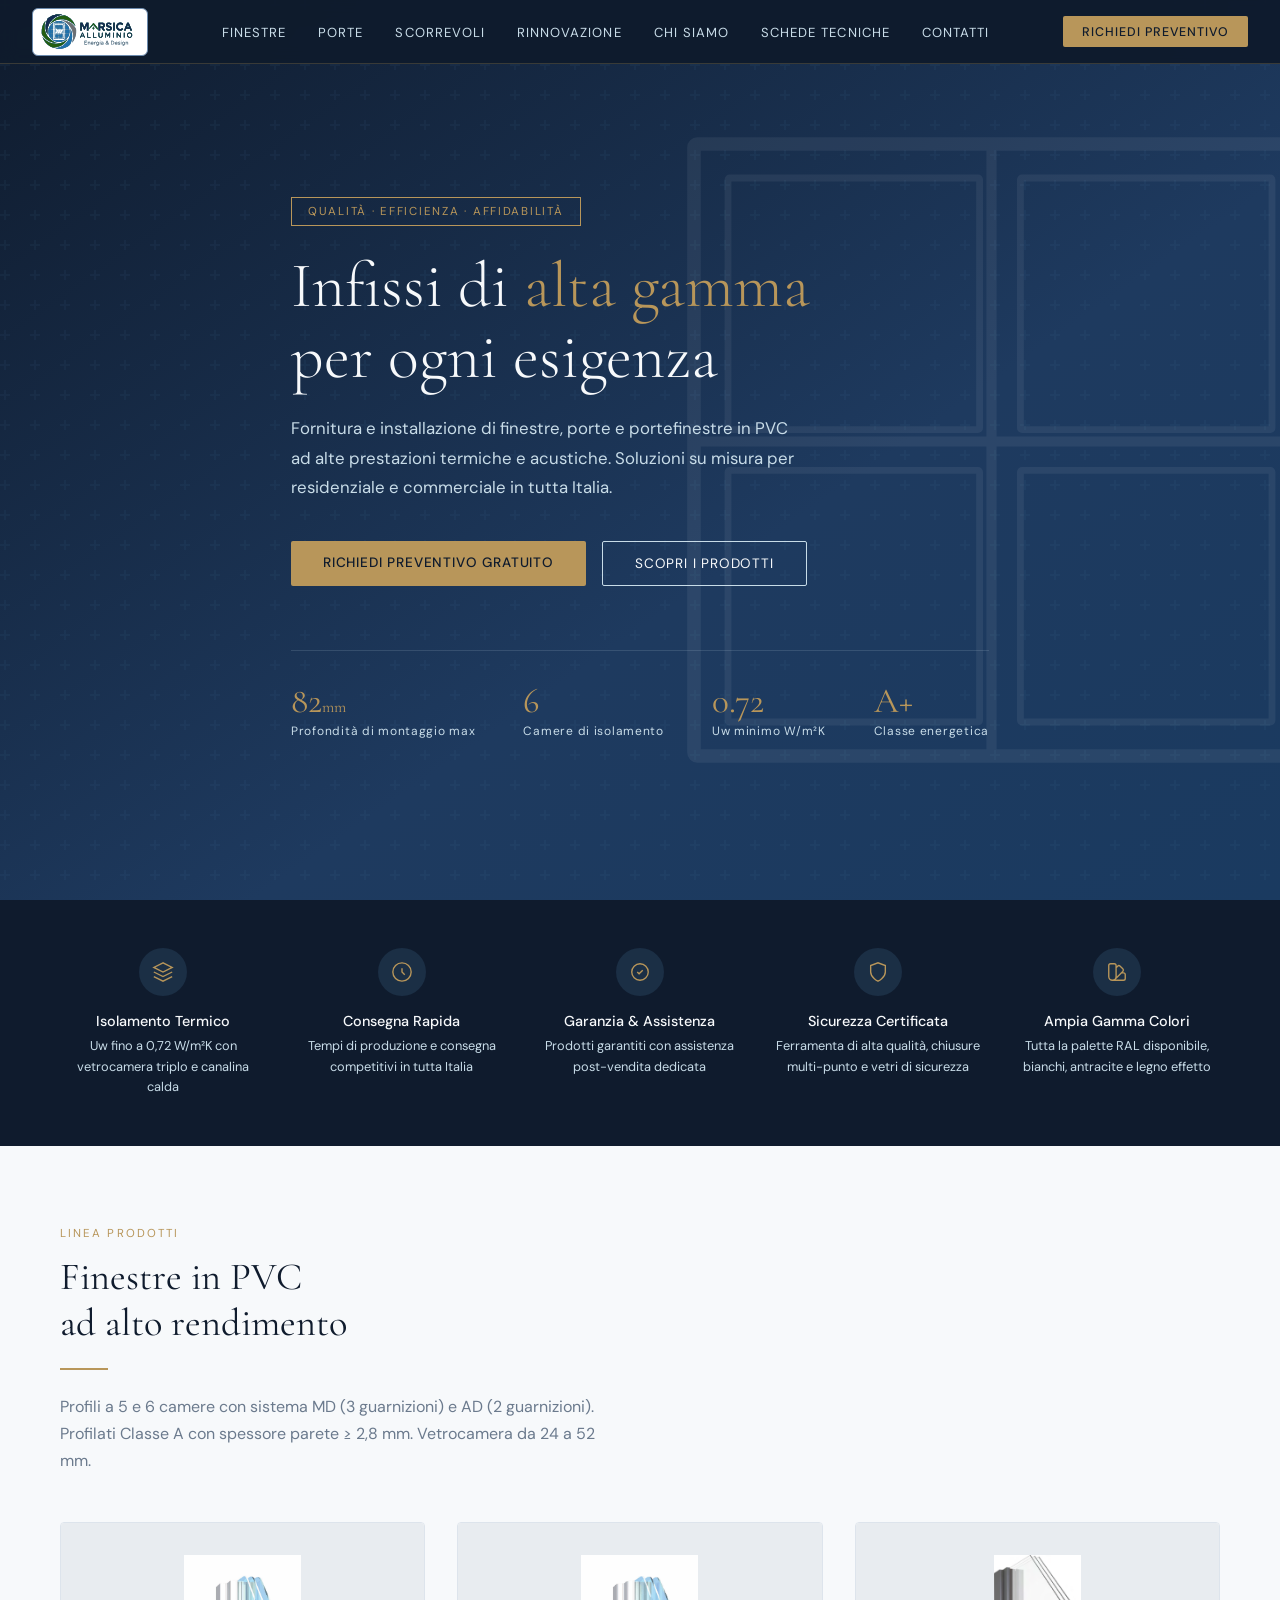
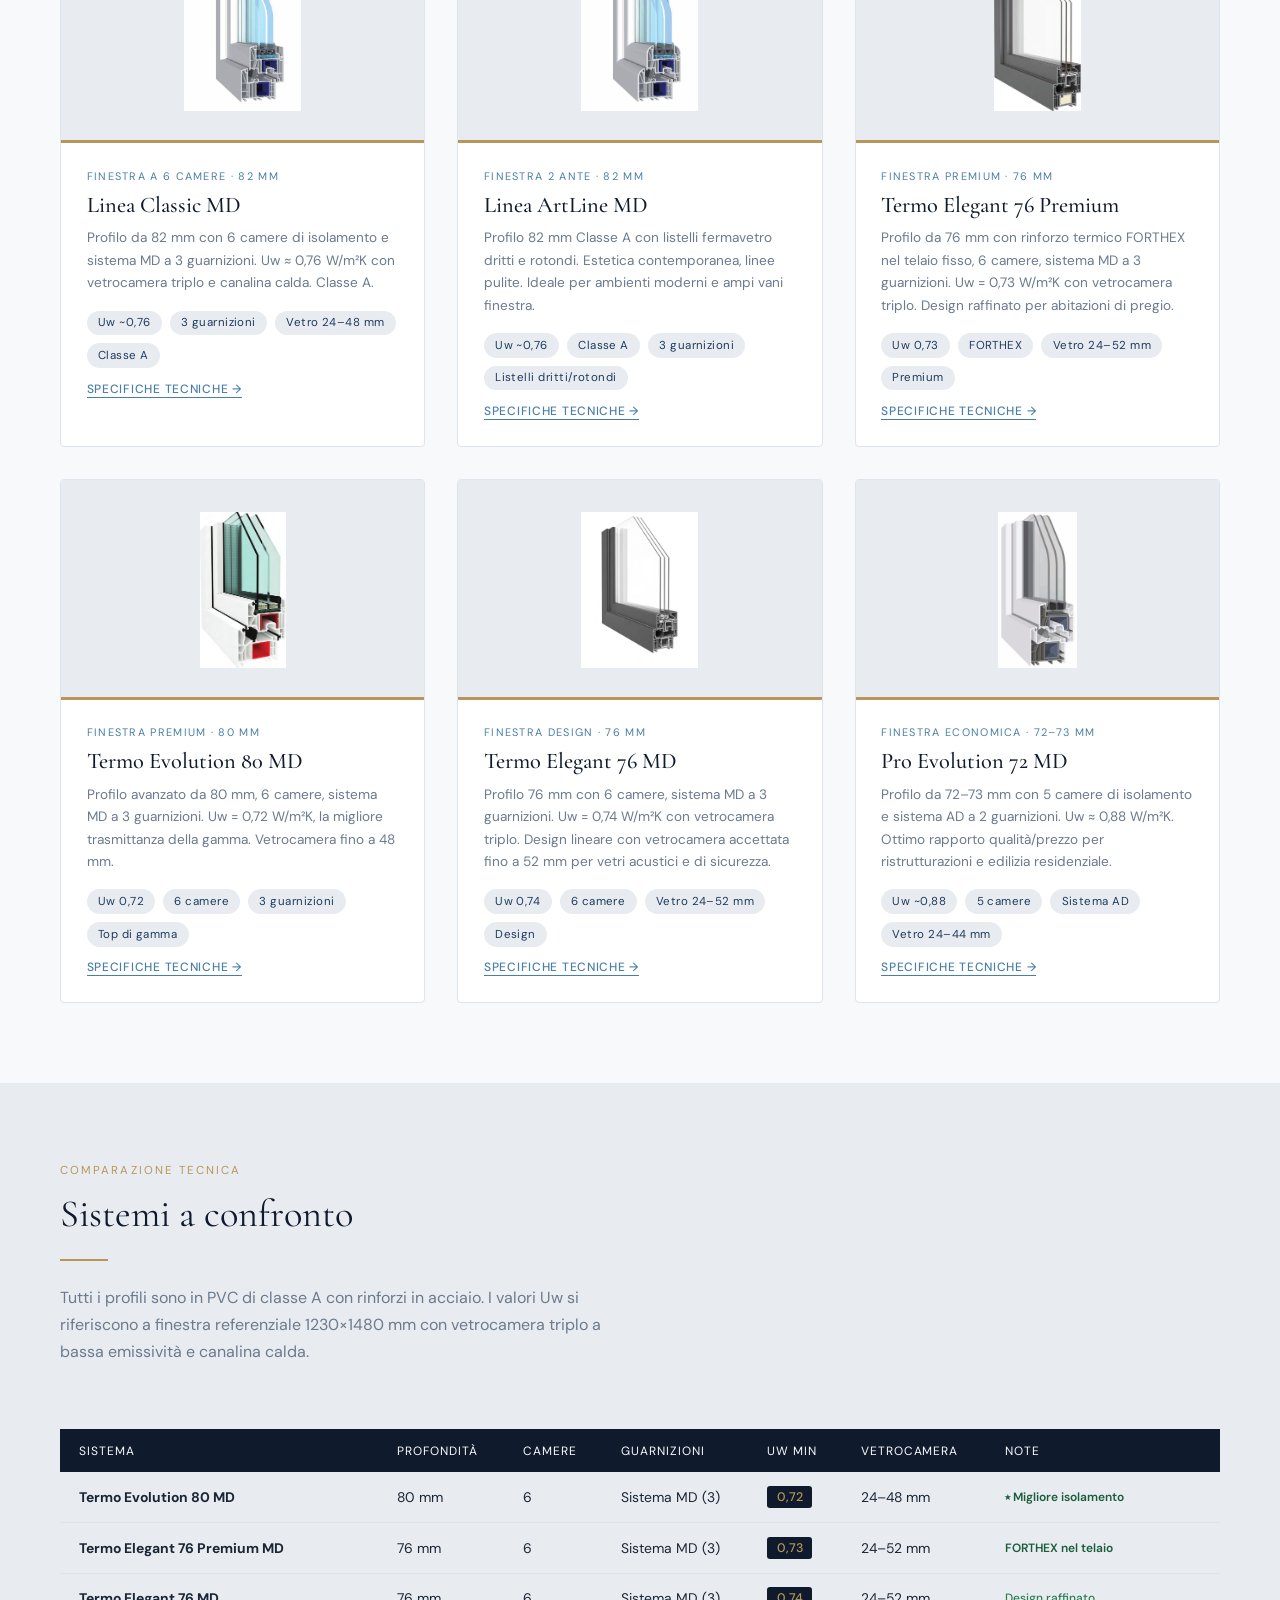
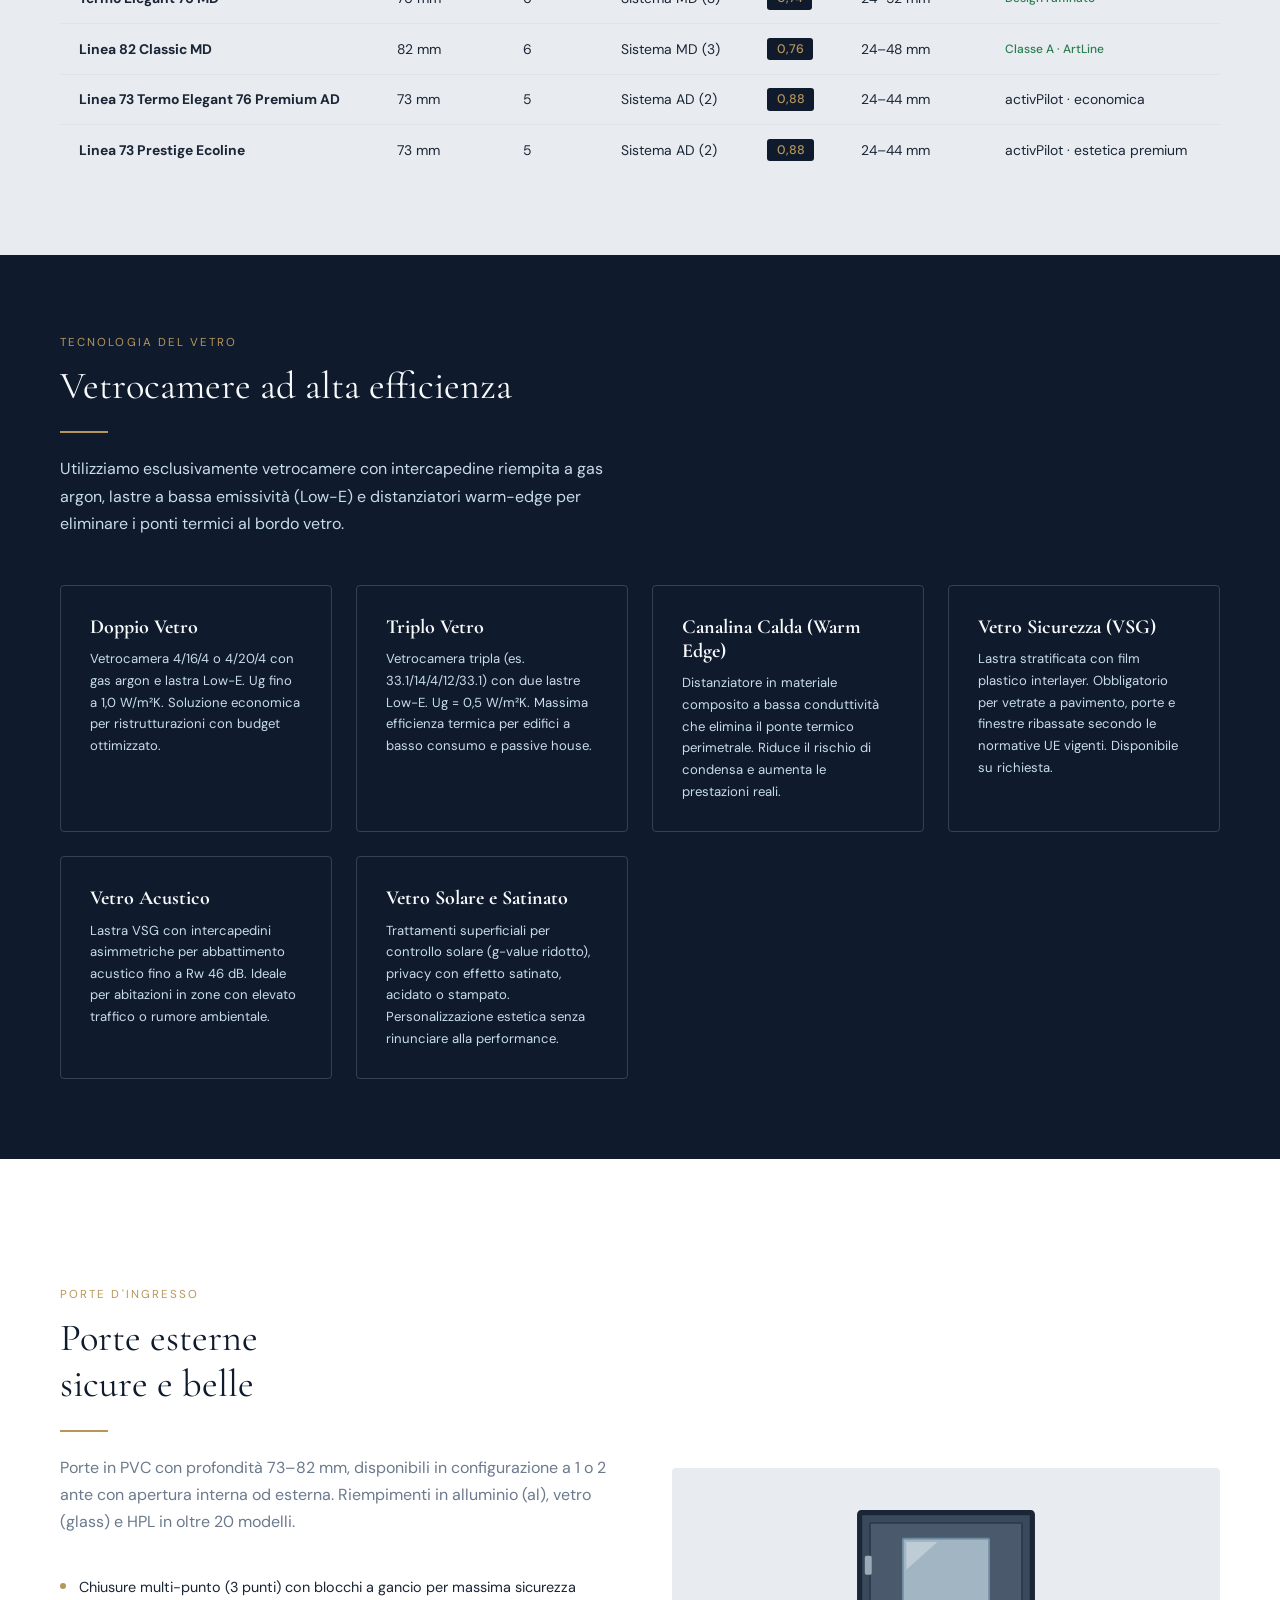
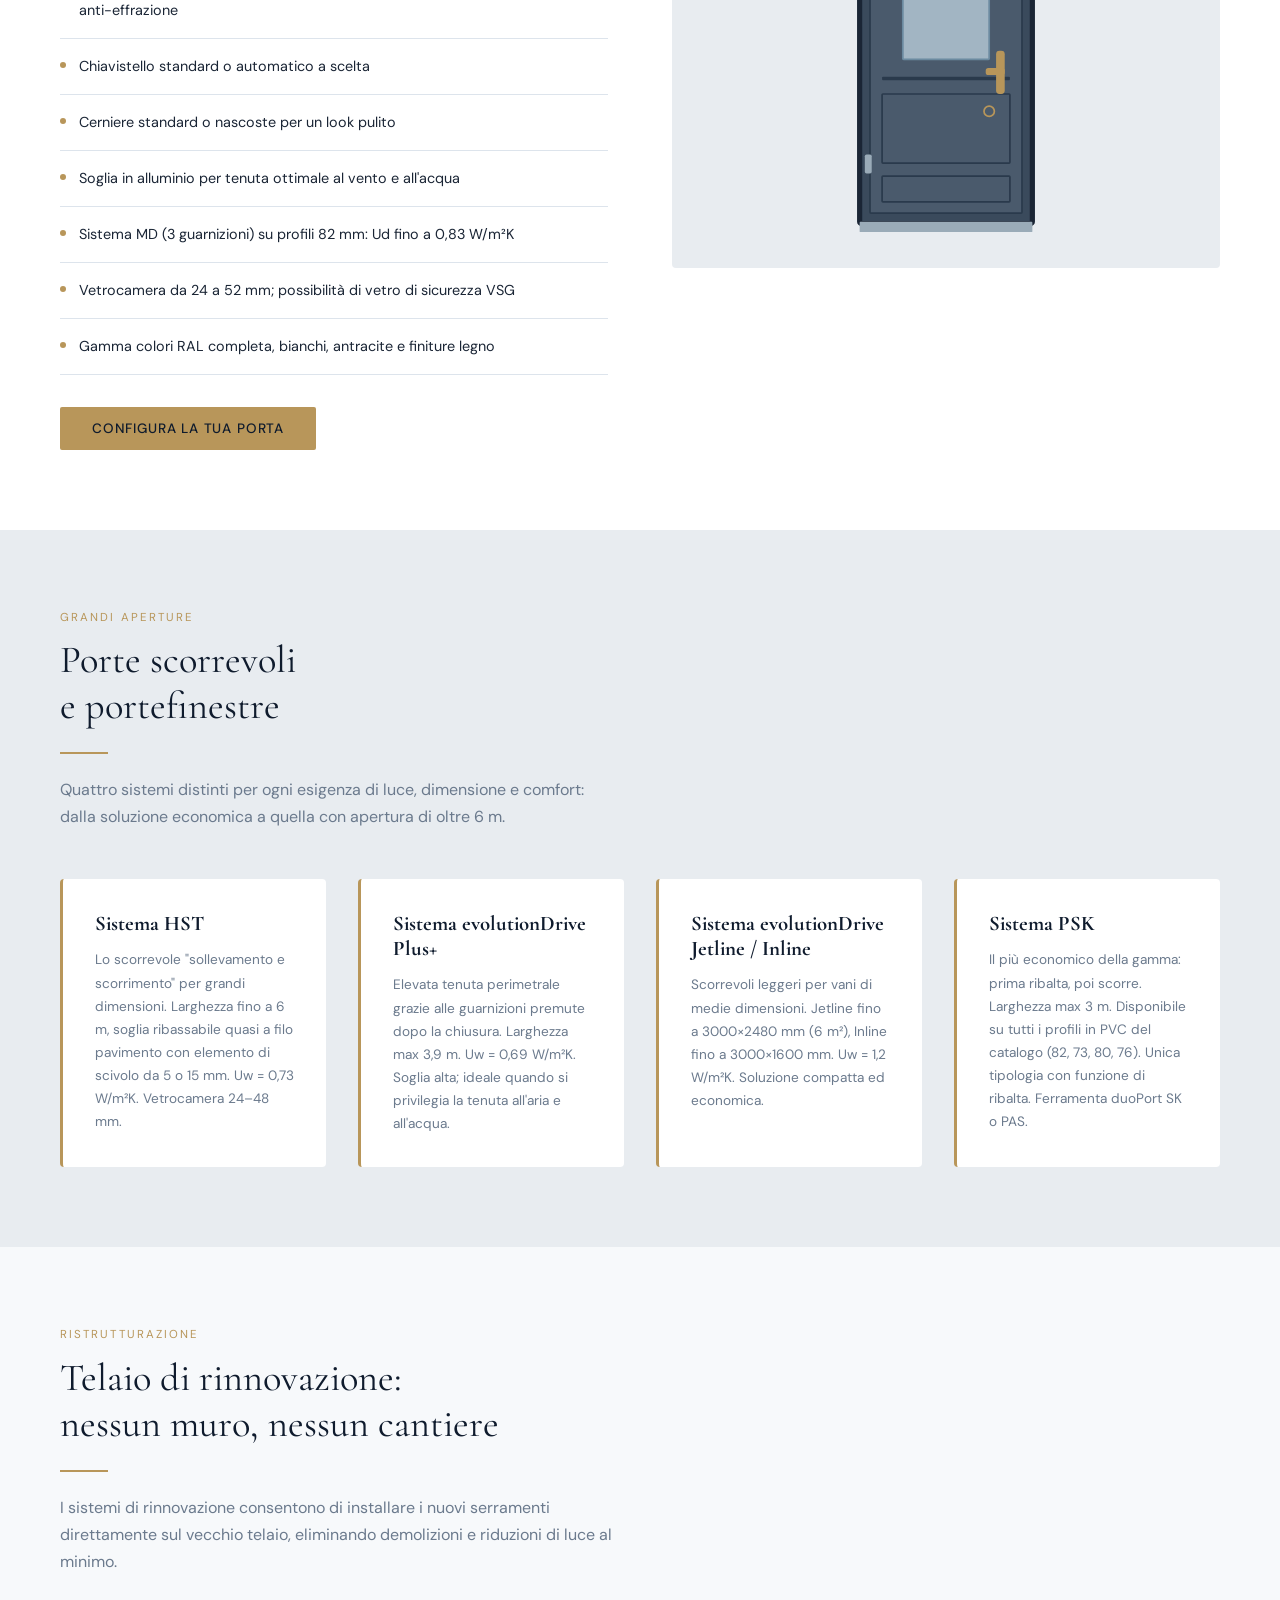
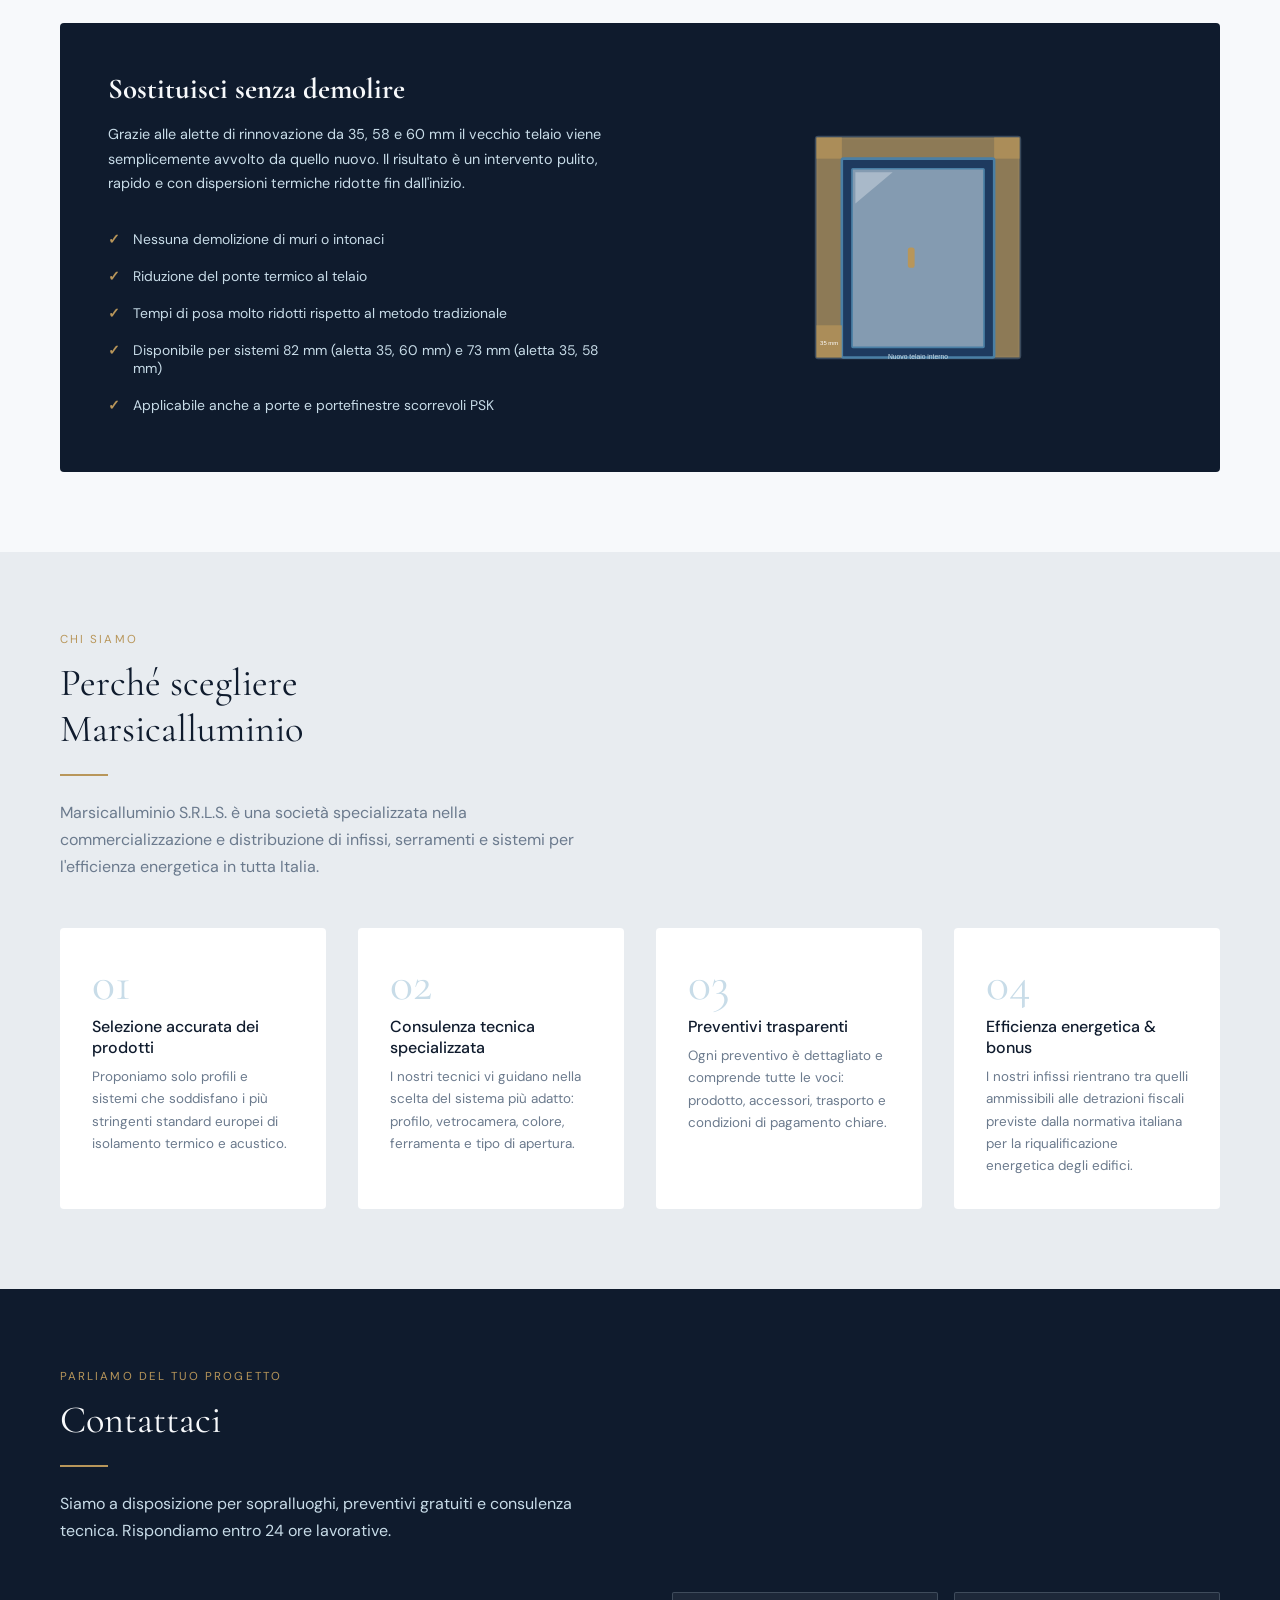
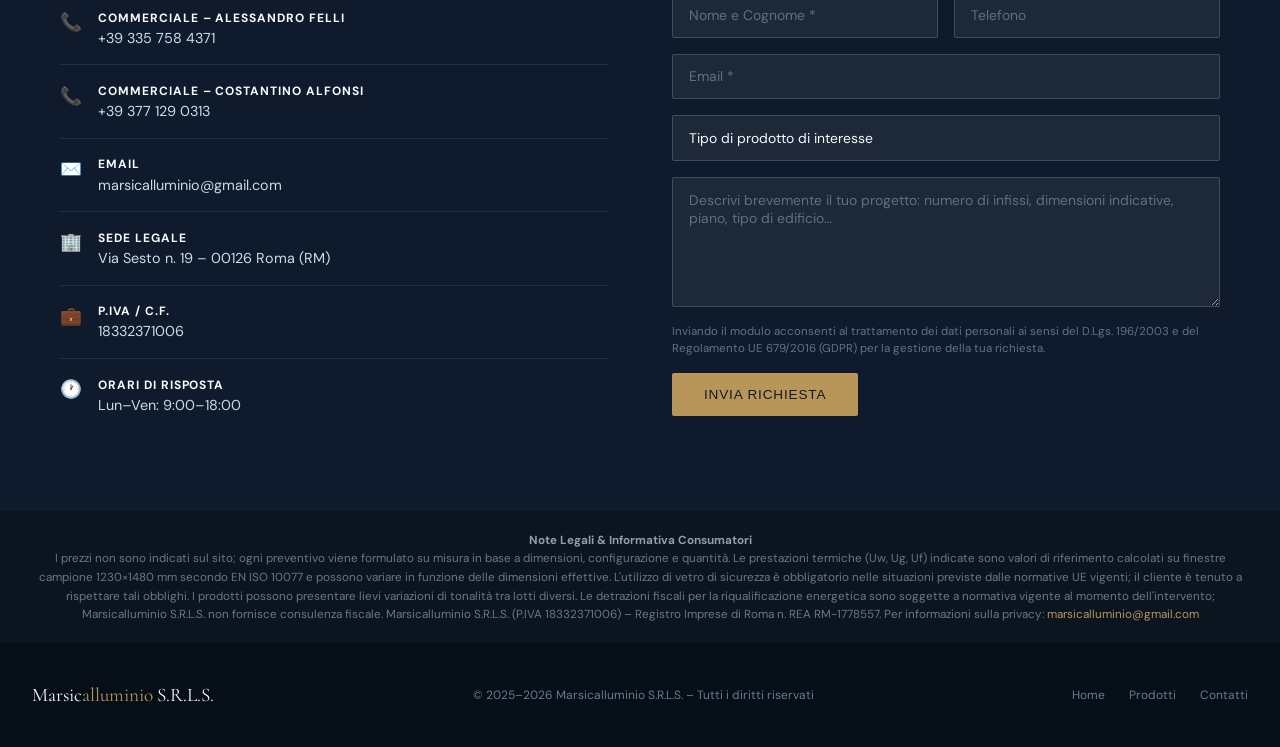
==== commit 1421bfa7: "Merge 9e188304dadde359cd1b8265664a67cb12132368 into 138585cec077a615a44e2ffbfe4aef824466671d" ====
--- a/index.html
+++ b/index.html
@@ -1,1062 +1,1134 @@
 <!DOCTYPE html>
-<html lang="it" class="no-js">
+<html lang="it">
 <head>
 <meta charset="UTF-8">
 <meta name="viewport" content="width=device-width, initial-scale=1.0">
-<title>Marsicalluminio – Infissi in PVC, porte e scorrevoli su misura</title>
-<meta name="description" content="Marsicalluminio S.R.L.S. – Fornitura e installazione di finestre, porte, scorrevoli e infissi in PVC ad alto isolamento. Sopralluogo e preventivo gratuiti. Roma e tutta Italia.">
-<meta name="theme-color" content="#081222">
-<link rel="icon" href="favicon.svg" type="image/svg+xml">
-<link rel="apple-touch-icon" href="apple-touch-icon.png">
-<meta property="og:type" content="website">
-<meta property="og:locale" content="it_IT">
-<meta property="og:site_name" content="Marsicalluminio">
-<meta property="og:title" content="Marsicalluminio – Infissi in PVC su misura">
-<meta property="og:description" content="Finestre, porte e scorrevoli ad alto isolamento termico e acustico. Preventivo gratuito.">
-<meta property="og:image" content="assets/img/og-image.jpg">
-<link rel="preload" href="assets/fonts/manrope.woff2" as="font" type="font/woff2" crossorigin>
-<link rel="preload" href="assets/fonts/inter.woff2" as="font" type="font/woff2" crossorigin>
-<link rel="stylesheet" href="assets/css/site.css">
-<script type="application/ld+json">
-{
-  "@context": "https://schema.org",
-  "@type": "HomeAndConstructionBusiness",
-  "name": "Marsicalluminio S.R.L.S.",
-  "description": "Fornitura e installazione di finestre, porte e scorrevoli in PVC ad alto isolamento.",
-  "email": "marsicalluminio@gmail.com",
-  "telephone": "+393357584371",
-  "vatID": "IT18332371006",
-  "address": { "@type": "PostalAddress", "streetAddress": "Via Sesto 19", "postalCode": "00126", "addressLocality": "Roma", "addressRegion": "RM", "addressCountry": "IT" },
-  "areaServed": "IT",
-  "openingHours": "Mo-Fr 09:00-18:00"
-}
-</script>
+<title>Marsicalluminio S.R.L.S. – Infissi, Finestre & Porte</title>
+<meta name="description" content="Marsicalluminio S.R.L.S. – Commercio, fornitura e installazione di finestre, porte, infissi e serramenti in PVC, alluminio e legno. Roma e tutta Italia.">
+<link rel="preconnect" href="https://fonts.googleapis.com">
+<link href="https://fonts.googleapis.com/css2?family=Cormorant+Garamond:wght@300;400;500;600&family=DM+Sans:wght@300;400;500&display=swap" rel="stylesheet">
 <style>
-/* ═══════════ HERO ═══════════ */
-.hero {
-  position: relative; isolation: isolate; overflow: hidden;
-  min-height: 100svh;
-  padding: calc(var(--nav-h) + 3.5rem) 0 0;
-  background: var(--ink); color: #fff;
-  display: flex; flex-direction: column;
-}
-.hero-bg { position: absolute; inset: 0; z-index: -1; pointer-events: none; }
-.hero-bg::before {                      /* griglia da disegno tecnico */
-  content: ''; position: absolute; inset: 0;
-  background-image:
-    linear-gradient(rgba(90,167,222,.07) 1px, transparent 1px),
-    linear-gradient(90deg, rgba(90,167,222,.07) 1px, transparent 1px);
-  background-size: 64px 64px;
-  mask-image: radial-gradient(ellipse 80% 70% at 70% 40%, #000 20%, transparent 75%);
-  -webkit-mask-image: radial-gradient(ellipse 80% 70% at 70% 40%, #000 20%, transparent 75%);
-}
-.hero-bg::after {                       /* bagliori blu/verde */
-  content: ''; position: absolute; inset: -20%;
-  background:
-    radial-gradient(40% 35% at 78% 30%, rgba(30,113,172,.45), transparent 70%),
-    radial-gradient(30% 30% at 60% 85%, rgba(46,125,31,.28), transparent 70%),
-    radial-gradient(35% 40% at 5% 10%, rgba(20,43,84,.9), transparent 70%);
-  filter: blur(10px);
-}
-.hero-aperture {                        /* il simbolo del logo, gigante e sfocato */
-  position: absolute; right: -14vw; top: 50%;
-  width: min(78vw, 1000px); aspect-ratio: 1;
-  translate: 0 -50%; opacity: .16; filter: blur(1px);
-  animation: slow-spin 90s linear infinite;
-}
-@keyframes slow-spin { to { rotate: 360deg; } }
-
-.hero-grid {
-  display: grid; grid-template-columns: 1.15fr .85fr; gap: 3rem; align-items: center;
-  flex: 1;
-}
-.hero-kicker {
-  display: inline-flex; align-items: center; gap: .6rem;
-  padding: .45rem .9rem .45rem .5rem; border-radius: 999px;
-  background: rgba(255,255,255,.06); box-shadow: inset 0 0 0 1px rgba(255,255,255,.12);
-  font-size: .8rem; color: var(--on-dark);
-  animation: rise .9s var(--ease) both;
-}
-.hero-kicker b {
-  font-family: var(--font-display); font-size: .7rem; letter-spacing: .1em; text-transform: uppercase;
-  padding: .25rem .55rem; border-radius: 999px; background: var(--grad); color: var(--ink);
-}
-.hero h1 {
-  font-size: clamp(2.6rem, 5.4vw, 4.7rem);
-  margin: 1.4rem 0 1.5rem;
-}
-.hero h1 .line { display: block; overflow: hidden; padding-bottom: .06em; }
-.hero h1 .line > span { display: inline-block; animation: line-up 1.1s var(--ease) both; }
-.hero h1 .line:nth-child(2) > span { animation-delay: .12s; }
-.hero h1 .line:nth-child(3) > span { animation-delay: .24s; }
-@keyframes line-up { from { transform: translateY(105%); } to { transform: none; } }
-@keyframes rise { from { opacity: 0; transform: translateY(18px); } to { opacity: 1; transform: none; } }
-.hero-text p { font-size: 1.12rem; color: var(--on-dark); max-width: 52ch; animation: rise 1s .35s var(--ease) both; }
-.hero-actions { display: flex; flex-wrap: wrap; gap: .8rem; margin-top: 2.2rem; animation: rise 1s .45s var(--ease) both; }
-
-/* Card con spaccato del profilo + callout tecnici */
-.profile-stage { perspective: 1200px; animation: rise 1.2s .3s var(--ease) both; }
-.profile-card {
-  --rx: 0deg; --ry: 0deg; --gx: 50%; --gy: 30%;
-  position: relative; aspect-ratio: 4 / 4.6; max-width: 440px; margin-left: auto;
-  border-radius: 28px;
-  background: linear-gradient(160deg, #ffffff 0%, #eef3f8 100%);
-  box-shadow: 0 40px 80px -30px rgba(0,0,0,.7), 0 0 0 1px rgba(255,255,255,.4) inset;
-  transform: rotateX(var(--rx)) rotateY(var(--ry));
-  transition: transform .5s var(--ease);
-}
-.profile-card::after {                 /* riflesso che segue il mouse */
-  content: ''; position: absolute; inset: 0; border-radius: inherit; pointer-events: none;
-  background: radial-gradient(600px circle at var(--gx) var(--gy), rgba(255,255,255,.55), transparent 40%);
-  mix-blend-mode: soft-light;
-}
-.profile-card .sheen {                  /* lama di luce che attraversa il vetro */
-  position: absolute; inset: 0; border-radius: inherit; overflow: hidden; pointer-events: none;
-}
-.profile-card .sheen::before {
-  content: ''; position: absolute; top: -50%; bottom: -50%; width: 30%; left: -60%;
-  background: linear-gradient(90deg, transparent, rgba(255,255,255,.75), transparent);
-  transform: rotate(18deg);
-  animation: sheen 6s 1.6s ease-in-out infinite;
-}
-@keyframes sheen { 0% { left: -60%; } 35%, 100% { left: 140%; } }
-.profile-card img {
-  position: absolute; inset: 8% 14% 10%; width: 72%; height: 82%; object-fit: contain;
-  mix-blend-mode: multiply;
-}
-.callout {
-  position: absolute; z-index: 2;
-  display: flex; align-items: center; gap: .55rem;
-  padding: .55rem .85rem .55rem .6rem; border-radius: 12px;
-  background: rgba(8,18,34,.86); color: #fff;
-  backdrop-filter: blur(8px); -webkit-backdrop-filter: blur(8px);
-  box-shadow: 0 10px 30px -10px rgba(0,0,0,.5), inset 0 0 0 1px rgba(255,255,255,.1);
-  font-size: .78rem; line-height: 1.2; white-space: nowrap;
-  opacity: 0; animation: pop .7s var(--ease) both;
-}
-.callout b { display: block; font-family: var(--font-display); font-size: 1rem; }
-.callout small { color: var(--on-dark-muted); }
-.callout i {
-  width: 10px; height: 10px; border-radius: 50%; background: var(--lime); flex-shrink: 0;
-  box-shadow: 0 0 0 4px rgba(116,194,79,.25); animation: pulse 2.4s infinite;
-}
-.callout.c1 { top: 12%; left: -12%; animation-delay: 1.1s; }
-.callout.c2 { top: 46%; right: -10%; animation-delay: 1.3s; }
-.callout.c2 i { background: var(--sky); box-shadow: 0 0 0 4px rgba(90,167,222,.25); }
-.callout.c3 { bottom: 9%; left: -6%; animation-delay: 1.5s; }
-@keyframes pop { from { opacity: 0; transform: translateY(10px) scale(.9); } to { opacity: 1; transform: none; } }
-@keyframes pulse { 50% { box-shadow: 0 0 0 8px rgba(116,194,79,0); } }
-
-.hero-stats {
-  display: grid; grid-template-columns: repeat(4, 1fr);
-  margin-top: 4rem; border-top: 1px solid rgba(255,255,255,.1);
-}
-.hero-stats > div { padding: 1.6rem 1.2rem 2rem 0; }
-.hero-stats > div + div { padding-left: 1.6rem; border-left: 1px solid rgba(255,255,255,.1); }
-.hero-stats .num { font-size: clamp(2rem, 3.4vw, 2.8rem); font-weight: 800; letter-spacing: -.03em; line-height: 1; }
-.hero-stats .num sup { font-size: .42em; font-weight: 600; margin-left: .15em; vertical-align: .9em; color: var(--sky); }
-.hero-stats p { margin-top: .5rem; font-size: .84rem; color: var(--on-dark-muted); }
-
-/* ═══════════ TICKER ═══════════ */
-.ticker {
-  background: var(--ink-2); color: var(--on-dark);
-  border-block: 1px solid rgba(255,255,255,.06);
-  overflow: hidden; padding: 1.05rem 0;
-  mask-image: linear-gradient(90deg, transparent, #000 10%, #000 90%, transparent);
-  -webkit-mask-image: linear-gradient(90deg, transparent, #000 10%, #000 90%, transparent);
-}
-.ticker-track { display: flex; width: max-content; animation: marquee 38s linear infinite; }
-.ticker:hover .ticker-track { animation-play-state: paused; }
-.ticker ul { display: flex; list-style: none; }
-.ticker li {
-  display: flex; align-items: center; gap: 2.2rem; padding-right: 2.2rem;
-  font-family: var(--font-display); font-weight: 600; font-size: 1.05rem; letter-spacing: -.01em; white-space: nowrap;
-}
-.ticker li::after { content: ''; width: 7px; height: 7px; border-radius: 2px; rotate: 45deg; background: var(--grad); }
-@keyframes marquee { to { transform: translateX(-50%); } }
-
-/* ═══════════ SEZIONI ═══════════ */
-.section { padding: clamp(4.5rem, 9vw, 8rem) 0; position: relative; }
-.section.dark { background: var(--ink); color: #fff; }
-.section.white { background: #fff; }
-.section-head { display: flex; flex-wrap: wrap; justify-content: space-between; align-items: end; gap: 1.5rem 3rem; margin-bottom: 3.2rem; }
-.section-head > div { max-width: 680px; }
-
-/* ═══════════ PRODOTTI ═══════════ */
-.products { display: grid; grid-template-columns: repeat(3, 1fr); gap: 1.4rem; }
-.product {
-  --x: 50%; --y: 0%;
-  position: relative; display: flex; flex-direction: column;
-  background: #fff; border-radius: var(--radius);
-  box-shadow: 0 0 0 1px var(--line);
-  transition: transform .5s var(--ease), box-shadow .5s var(--ease);
-  isolation: isolate;
-}
-.product::before {                      /* bordo luminoso che segue il cursore */
-  content: ''; position: absolute; inset: -1px; border-radius: inherit; z-index: -1;
-  background: radial-gradient(280px circle at var(--x) var(--y), var(--sky), var(--lime) 30%, transparent 60%);
-  opacity: 0; transition: opacity .4s;
-}
-.product:hover { transform: translateY(-6px); box-shadow: 0 30px 60px -30px rgba(15,29,51,.35); }
-.product:hover::before { opacity: 1; }
-.product-media {
-  position: relative; height: 270px; overflow: hidden;
-  border-radius: var(--radius) var(--radius) 0 0;
-  background: radial-gradient(90% 80% at 50% 100%, #e8f0f7, #fff 70%);
-}
-.product-media img {
-  position: absolute; inset: 1.4rem; width: calc(100% - 2.8rem); height: calc(100% - 2.8rem);
-  object-fit: contain; mix-blend-mode: multiply;
-  transition: transform .8s var(--ease);
-}
-.product:hover .product-media img { transform: scale(1.06) rotate(-1.5deg); }
-.product-uw {
-  position: absolute; top: 1rem; right: 1rem;
-  padding: .4rem .7rem; border-radius: 10px;
-  background: var(--ink); color: #fff;
-  font-family: var(--font-display); font-weight: 800; font-size: .95rem; line-height: 1;
-}
-.product-uw small { display: block; font-size: .6rem; font-weight: 600; letter-spacing: .08em; color: var(--sky); margin-bottom: .2rem; }
-.product-body { padding: 1.5rem 1.5rem 1.6rem; display: flex; flex-direction: column; flex: 1; background: #fff; border-radius: 0 0 var(--radius) var(--radius); }
-.product-tag { font-size: .74rem; font-weight: 600; letter-spacing: .08em; text-transform: uppercase; color: var(--blue); }
-.product h3 { font-family: var(--font-display); font-weight: 800; font-size: 1.35rem; letter-spacing: -.02em; margin: .35rem 0 .6rem; }
-.product p { font-size: .9rem; color: var(--muted); }
-.pills { display: flex; flex-wrap: wrap; gap: .4rem; margin: 1.1rem 0 1.3rem; }
-.pills span { font-size: .74rem; font-weight: 500; padding: .3rem .65rem; border-radius: 999px; background: var(--paper); color: var(--navy); box-shadow: inset 0 0 0 1px var(--line); }
-.product-link {
-  margin-top: auto; display: inline-flex; align-items: center; gap: .4rem;
-  font-family: var(--font-display); font-weight: 700; font-size: .88rem; color: var(--text); text-decoration: none;
-}
-.product-link svg { width: 16px; transition: transform .3s var(--ease); }
-.product-link:hover { color: var(--blue); }
-.product-link:hover svg { transform: translateX(4px); }
-
-.option-banner {
-  margin-top: 1.4rem; display: grid; grid-template-columns: auto 1fr auto; gap: 1.6rem; align-items: center;
-  padding: 1.4rem 1.6rem; border-radius: var(--radius);
-  background: linear-gradient(100deg, var(--navy), #1b3d70); color: #fff;
-}
-.option-banner .swatch { display: flex; }
-.option-banner .swatch span { width: 34px; height: 34px; border-radius: 50%; box-shadow: 0 0 0 3px var(--navy); }
-.option-banner .swatch span + span { margin-left: -10px; }
-.option-banner h3 { font-family: var(--font-display); font-weight: 800; font-size: 1.1rem; }
-.option-banner p { font-size: .88rem; color: var(--on-dark); }
-
-/* ═══════════ CONFRONTO Uw ═══════════ */
-.uw-legend { display: flex; flex-wrap: nowrap; white-space: nowrap; gap: 1.5rem; align-items: center; font-size: .82rem; color: var(--on-dark-muted); margin-bottom: 1.6rem; }
-.uw-legend .scale { flex: 1; min-width: 60px; height: 6px; border-radius: 6px; background: linear-gradient(90deg, var(--lime), var(--sky), #a4b3c6); }
-.uw-list { list-style: none; display: grid; gap: .7rem; }
-.uw-row {
-  display: grid; grid-template-columns: minmax(220px, 1.1fr) 2fr 90px; gap: 1.5rem; align-items: center;
-  padding: 1.1rem 1.3rem; border-radius: 14px;
-  background: rgba(255,255,255,.035); box-shadow: inset 0 0 0 1px rgba(255,255,255,.07);
-  transition: background-color .3s;
-}
-.uw-row:hover { background: rgba(255,255,255,.07); }
-.uw-row h3 { font-family: var(--font-display); font-weight: 700; font-size: 1rem; }
-.uw-row .meta { font-size: .78rem; color: var(--on-dark-muted); margin-top: .15rem; }
-.uw-track { height: 10px; border-radius: 10px; background: rgba(255,255,255,.06); overflow: hidden; }
-.uw-bar {
-  height: 100%; width: var(--w); border-radius: inherit;
-  background: linear-gradient(90deg, var(--lime), var(--sky) 60%, #9eb0c6);
-  background-size: calc(100% / (var(--w-num) / 100)) 100%;
-  transform-origin: left; transform: scaleX(0);
-  transition: transform 1.4s var(--ease); transition-delay: var(--d, 0s);
-}
-.uw-list.is-in .uw-bar { transform: scaleX(1); }
-.uw-val { text-align: right; font-family: var(--font-display); font-weight: 800; font-size: 1.5rem; letter-spacing: -.02em; }
-.uw-val small { display: block; font-size: .66rem; font-weight: 500; color: var(--on-dark-muted); letter-spacing: 0; }
-.uw-row .badge { display: inline-block; margin-left: .5rem; padding: .15rem .5rem; border-radius: 999px; font-size: .66rem; font-weight: 700; letter-spacing: .06em; text-transform: uppercase; background: rgba(116,194,79,.18); color: var(--lime); vertical-align: 2px; }
-.uw-note { margin-top: 1.4rem; font-size: .78rem; color: var(--on-dark-muted); }
-
-/* ═══════════ VETROCAMERA ═══════════ */
-.glass-layout { display: grid; grid-template-columns: .95fr 1.05fr; gap: 4rem; align-items: center; }
-.glass-visual {
-  position: relative; height: 440px; perspective: 1100px;
-  border-radius: 24px;
-  background: radial-gradient(70% 60% at 50% 50%, #e3eef8, #f6f9fc 70%);
-  box-shadow: inset 0 0 0 1px var(--line);
-  overflow: hidden;
-}
-.glass-visual .panes { position: absolute; inset: 0 0 0 12%; transform-style: preserve-3d; transform: rotateY(-38deg) rotateX(6deg); }
-.pane {
-  position: absolute; top: 18%; left: 50%; width: 38%; height: 64%; margin-left: -19%;
-  border-radius: 6px;
-  background: linear-gradient(135deg, rgba(255,255,255,.85), rgba(173,211,238,.45) 45%, rgba(90,167,222,.3));
-  box-shadow: inset 0 0 0 2px rgba(255,255,255,.9), 0 20px 40px -20px rgba(20,43,84,.35);
-  transition: transform 1.4s var(--ease);
-}
-.pane.p1 { transform: translateZ(0); }
-.pane.p2 { transform: translateZ(0); }
-.pane.p3 { transform: translateZ(0); }
-.spacer {
-  position: absolute; top: 18%; left: 50%; width: 38%; height: 64%; margin-left: -19%;
-  border-radius: 6px; box-shadow: inset 0 0 0 4px rgba(46,125,31,.8);
-  transform: translateZ(0); transition: transform 1.4s var(--ease), opacity 1s;
-  opacity: 0;
-}
-.glass-visual.is-in .p1 { transform: translateZ(120px) translateX(-40px); }
-.glass-visual.is-in .p3 { transform: translateZ(-120px) translateX(40px); }
-.glass-visual.is-in .s1 { transform: translateZ(60px) translateX(-20px); opacity: 1; }
-.glass-visual.is-in .s2 { transform: translateZ(-60px) translateX(20px); opacity: 1; }
-.pane-labels { position: absolute; inset: auto 1.2rem 1.2rem; display: flex; flex-wrap: wrap; gap: .45rem; }
-.pane-labels span {
-  font-size: .74rem; font-weight: 600; padding: .35rem .65rem; border-radius: 999px;
-  background: #fff; color: var(--navy); box-shadow: 0 4px 14px -6px rgba(15,29,51,.3);
-}
-.pane-labels span i { display: inline-block; width: 8px; height: 8px; border-radius: 2px; margin-right: .35rem; vertical-align: 0; }
-.ug-chip {
-  position: absolute; top: 1.2rem; left: 1.2rem;
-  padding: .7rem .95rem; border-radius: 14px; background: var(--ink); color: #fff;
-}
-.ug-chip b { font-family: var(--font-display); font-size: 1.6rem; font-weight: 800; letter-spacing: -.02em; }
-.ug-chip small { display: block; font-size: .7rem; color: var(--on-dark-muted); }
-.sunray {
-  position: absolute; top: 30%; left: -10%; width: 55%; height: 3px; border-radius: 3px;
-  background: linear-gradient(90deg, transparent, #f3c64d);
-  animation: ray 3.6s ease-in-out infinite;
-}
-@keyframes ray { 0% { transform: translateX(-30%); opacity: 0; } 30% { opacity: 1; } 70%, 100% { transform: translateX(120%); opacity: 0; } }
-
-.glass-cards { display: grid; grid-template-columns: 1fr 1fr; gap: 1rem; }
-.glass-card { padding: 1.3rem 1.3rem 1.4rem; border-radius: var(--radius); background: #fff; box-shadow: inset 0 0 0 1px var(--line); transition: box-shadow .3s, transform .4s var(--ease); }
-.glass-card:hover { box-shadow: inset 0 0 0 1px var(--sky), var(--shadow); transform: translateY(-3px); }
-.glass-card h3 { font-family: var(--font-display); font-weight: 800; font-size: 1.02rem; margin-bottom: .35rem; }
-.glass-card p { font-size: .85rem; color: var(--muted); }
-
-/* ═══════════ PORTE ═══════════ */
-.doors { display: grid; grid-template-columns: 1fr 1fr; gap: 4rem; align-items: center; }
-.check-list { list-style: none; margin: 1.8rem 0 2.2rem; display: grid; gap: .2rem; }
-.check-list li { display: grid; grid-template-columns: 28px 1fr; gap: .6rem; padding: .7rem 0; border-bottom: 1px solid var(--line); font-size: .95rem; }
-.check-list li::before {
-  content: ''; width: 22px; height: 22px; border-radius: 50%; margin-top: .05rem;
-  background: var(--grad) center / 100% no-repeat;
-  -webkit-mask: url("data:image/svg+xml,%3Csvg xmlns='http://www.w3.org/2000/svg' viewBox='0 0 24 24'%3E%3Ccircle cx='12' cy='12' r='12'/%3E%3C/svg%3E");
-}
-.check-list li { position: relative; }
-.check-list li::after {
-  content: ''; position: absolute; left: 7px; top: calc(.7rem + 6px); width: 8px; height: 5px;
-  border: solid #fff; border-width: 0 0 2px 2px; rotate: -45deg;
-}
-.door-stage {
-  position: relative; height: 520px; border-radius: 28px; overflow: hidden;
-  background: linear-gradient(180deg, #dfe8f1 0%, #eef3f8 70%, #cfd9e4 70%, #c3cfdc 100%);
-  box-shadow: inset 0 0 0 1px var(--line);
-  display: grid; place-items: center;
-}
-.door-stage svg { width: 230px; height: auto; filter: drop-shadow(0 30px 30px rgba(15,29,51,.25)); }
-.door-stage .tag {
-  position: absolute; padding: .5rem .8rem; border-radius: 12px; background: var(--ink); color: #fff;
-  font-size: .78rem; box-shadow: 0 10px 30px -10px rgba(0,0,0,.4);
-}
-.door-stage .tag b { font-family: var(--font-display); display: block; font-size: 1rem; }
-.door-stage .t1 { top: 12%; right: 8%; }
-.door-stage .t2 { bottom: 20%; left: 7%; }
-
-/* ═══════════ SCORREVOLI ═══════════ */
-.sliders { display: grid; grid-template-columns: repeat(4, 1fr); gap: 1rem; }
-.slider-card {
-  position: relative; overflow: hidden;
-  padding: 1.6rem 1.4rem 1.5rem; border-radius: var(--radius);
-  background: rgba(255,255,255,.04); box-shadow: inset 0 0 0 1px rgba(255,255,255,.08);
-  transition: background-color .3s;
-}
-.slider-card:hover { background: rgba(255,255,255,.07); }
-.slider-card .big { font-family: var(--font-display); font-weight: 800; font-size: 2.8rem; letter-spacing: -.04em; line-height: 1; }
-.slider-card .big small { font-size: .4em; font-weight: 600; color: var(--on-dark-muted); letter-spacing: 0; margin-left: .2rem; }
-.slider-card .cap { font-size: .72rem; color: var(--on-dark-muted); letter-spacing: .08em; text-transform: uppercase; margin-top: .3rem; }
-.slider-card h3 { font-family: var(--font-display); font-weight: 700; font-size: 1.08rem; margin: 1.4rem 0 .5rem; }
-.slider-card p { font-size: .86rem; color: var(--on-dark); }
-.slider-card .anim { height: 46px; margin-top: 1.4rem; position: relative; border-radius: 6px; box-shadow: inset 0 0 0 2px rgba(255,255,255,.18); overflow: hidden; }
-.slider-card .anim::before, .slider-card .anim::after {
-  content: ''; position: absolute; top: 5px; bottom: 5px; width: calc(50% - 7px); border-radius: 3px;
-  background: linear-gradient(135deg, rgba(90,167,222,.45), rgba(90,167,222,.15));
-  box-shadow: inset 0 0 0 1.5px rgba(255,255,255,.45);
-}
-.slider-card .anim::before { left: 5px; }
-.slider-card .anim::after { right: 5px; transition: transform 1.2s var(--ease); }
-.slider-card:hover .anim::after { transform: translateX(calc(-100% - 4px)); }
-.slider-card .uw { position: absolute; top: 1.4rem; right: 1.2rem; font-size: .74rem; font-weight: 600; padding: .25rem .55rem; border-radius: 999px; background: rgba(116,194,79,.16); color: var(--lime); }
-
-/* ═══════════ RINNOVAZIONE ═══════════ */
-.renew {
-  display: grid; grid-template-columns: 1.1fr .9fr; gap: 3rem; align-items: center;
-  padding: clamp(2rem, 5vw, 3.6rem); border-radius: 28px;
-  background: linear-gradient(130deg, var(--navy), var(--ink) 70%); color: #fff;
-  position: relative; overflow: hidden;
-}
-.renew::after { content: ''; position: absolute; width: 480px; height: 480px; right: -160px; top: -200px; border-radius: 50%; background: radial-gradient(circle, rgba(116,194,79,.25), transparent 65%); }
-.renew h3 { font-family: var(--font-display); font-weight: 800; font-size: clamp(1.5rem, 2.6vw, 2rem); letter-spacing: -.02em; margin-bottom: .8rem; }
-.renew p { color: var(--on-dark); }
-.renew .check-list li { border-color: rgba(255,255,255,.08); color: var(--on-dark); }
-.renew-visual { position: relative; display: grid; place-items: center; z-index: 1; }
-.renew-visual svg { width: min(100%, 300px); border-radius: 10px; box-shadow: 0 30px 60px -30px rgba(0,0,0,.7); }
-.renew-legend { display: flex; flex-wrap: wrap; justify-content: center; gap: .5rem 1rem; margin-top: 1.2rem; font-size: .8rem; color: var(--on-dark); }
-.renew-legend i { display: inline-block; width: 10px; height: 10px; border-radius: 3px; margin-right: .4rem; }
-.renew-visual .newframe { transform: scale(1.18);transform-origin: 140px 150px; opacity: 0; transition: transform 1.3s .3s var(--ease), opacity 1s .3s; }
-.renew-visual.is-in .newframe { transform: none; opacity: 1; }
-
-/* ═══════════ PERCHÉ NOI + PROCESSO ═══════════ */
-.why { display: grid; grid-template-columns: repeat(4, 1fr); gap: 1rem; }
-.why-card { padding: 1.8rem 1.5rem; border-radius: var(--radius); background: #fff; box-shadow: inset 0 0 0 1px var(--line); }
-.why-card .ico { width: 46px; height: 46px; border-radius: 14px; display: grid; place-items: center; background: linear-gradient(135deg, rgba(90,167,222,.16), rgba(116,194,79,.16)); color: var(--blue); margin-bottom: 1.2rem; }
-.why-card .ico svg { width: 22px; height: 22px; }
-.why-card h3 { font-family: var(--font-display); font-weight: 800; font-size: 1.06rem; margin-bottom: .45rem; }
-.why-card p { font-size: .88rem; color: var(--muted); }
-
-.steps { list-style: none; display: grid; grid-template-columns: repeat(4, 1fr); gap: 1rem; margin-top: 4rem; counter-reset: s; position: relative; }
-.steps::before { content: ''; position: absolute; top: 22px; left: 22px; right: 22px; height: 2px; background: linear-gradient(90deg, var(--sky), var(--lime)); opacity: .5; }
-.steps li { counter-increment: s; position: relative; padding-right: 1rem; }
-.steps li::before {
-  content: counter(s, decimal-leading-zero); position: relative;
-  display: grid; place-items: center; width: 46px; height: 46px; border-radius: 50%;
-  background: var(--ink); color: #fff; font-family: var(--font-display); font-weight: 800; font-size: .9rem;
-  box-shadow: 0 0 0 6px var(--paper);
-  margin-bottom: 1.1rem;
-}
-.steps h3 { font-family: var(--font-display); font-weight: 800; font-size: 1.05rem; margin-bottom: .35rem; }
-.steps p { font-size: .88rem; color: var(--muted); }
-
-/* ═══════════ CONTATTI ═══════════ */
-.contact { display: grid; grid-template-columns: .9fr 1.1fr; gap: 3.5rem; align-items: start; }
-.contact-list { list-style: none; display: grid; gap: .7rem; margin-top: 2rem; }
-.contact-list a, .contact-list div.item {
-  display: grid; grid-template-columns: 44px 1fr; gap: 1rem; align-items: center;
-  padding: .9rem 1rem; border-radius: 14px; text-decoration: none;
-  background: rgba(255,255,255,.04); box-shadow: inset 0 0 0 1px rgba(255,255,255,.08);
-  transition: background-color .25s, box-shadow .25s;
-}
-.contact-list a:hover { background: rgba(255,255,255,.08); box-shadow: inset 0 0 0 1px rgba(90,167,222,.5); }
-.contact-list .ico { width: 44px; height: 44px; border-radius: 12px; display: grid; place-items: center; background: rgba(90,167,222,.14); color: var(--sky); }
-.contact-list .ico svg { width: 20px; height: 20px; }
-.contact-list small { display: block; font-size: .72rem; letter-spacing: .08em; text-transform: uppercase; color: var(--on-dark-muted); }
-.contact-list span { color: #fff; font-weight: 500; }
-
-.form-card {
-  padding: clamp(1.5rem, 3vw, 2.4rem); border-radius: 24px;
-  background: linear-gradient(160deg, rgba(255,255,255,.08), rgba(255,255,255,.03));
-  box-shadow: inset 0 0 0 1px rgba(255,255,255,.1), 0 40px 80px -40px rgba(0,0,0,.6);
-}
-.form-card h3 { font-family: var(--font-display); font-weight: 800; font-size: 1.4rem; margin-bottom: .3rem; }
-.form-card > p { font-size: .9rem; color: var(--on-dark-muted); margin-bottom: 1.6rem; }
-.form-grid { display: grid; grid-template-columns: 1fr 1fr; gap: .9rem; }
-.form-grid .full { grid-column: 1 / -1; }
-.field { position: relative; }
-.field input, .field select, .field textarea {
-  width: 100%; padding: 1.35rem 1rem .55rem; border-radius: 12px; border: 0;
-  background: rgba(8,18,34,.55); color: #fff; font: inherit; font-size: .95rem;
-  box-shadow: inset 0 0 0 1px rgba(255,255,255,.12);
-  transition: box-shadow .25s;
-  appearance: none; -webkit-appearance: none;
-}
-.field textarea { min-height: 130px; resize: vertical; }
-.field select { padding-right: 2.5rem; background-image: url("data:image/svg+xml,%3Csvg xmlns='http://www.w3.org/2000/svg' viewBox='0 0 24 24' fill='none' stroke='%238595ab' stroke-width='2'%3E%3Cpath d='m6 9 6 6 6-6'/%3E%3C/svg%3E"); background-repeat: no-repeat; background-position: right 1rem center; background-size: 18px; }
-.field select option { background: var(--ink); }
-.field label {
-  position: absolute; left: 1rem; top: 1rem; font-size: .95rem; color: var(--on-dark-muted);
-  pointer-events: none; transform-origin: left top; transition: transform .25s var(--ease), color .25s;
-}
-.field input:focus, .field select:focus, .field textarea:focus { outline: 0; box-shadow: inset 0 0 0 1.5px var(--sky), 0 0 0 4px rgba(90,167,222,.15); }
-.field input:focus + label, .field input:not(:placeholder-shown) + label,
-.field textarea:focus + label, .field textarea:not(:placeholder-shown) + label,
-.field select + label { transform: translateY(-.62rem) scale(.74); color: var(--sky); }
-.consent { display: flex; gap: .7rem; align-items: flex-start; font-size: .78rem; color: var(--on-dark-muted); line-height: 1.5; }
-.consent input { width: 18px; height: 18px; margin-top: .1rem; accent-color: var(--blue); flex-shrink: 0; }
-.consent a { color: var(--on-dark); }
-.form-foot { display: flex; flex-wrap: wrap; align-items: center; gap: 1rem; justify-content: space-between; }
-.form-status { font-size: .85rem; color: var(--lime); min-height: 1.2em; }
-.form-status.err { color: #ff8a80; }
-
-/* ═══════════ RESPONSIVE ═══════════ */
-@media (max-width: 1080px) {
-  .products { grid-template-columns: 1fr 1fr; }
-  .sliders { grid-template-columns: 1fr 1fr; }
-  .why, .steps { grid-template-columns: 1fr 1fr; }
-  .steps { row-gap: 2.2rem; }
-  .steps::before { display: none; }
-}
-@media (max-width: 960px) {
-  .hero { padding-top: calc(var(--nav-h) + 2rem); min-height: auto; }
-  .hero-grid, .glass-layout, .doors, .renew, .contact { grid-template-columns: 1fr; }
-  .hero-grid { gap: 3.5rem; }
-  .profile-card { margin: 0 auto; max-width: 360px; }
-  .callout.c1 { left: -4%; } .callout.c2 { right: -4%; } .callout.c3 { left: 0; }
-  .hero-stats { grid-template-columns: 1fr 1fr; margin-top: 3rem; }
-  .hero-stats > div:nth-child(3) { padding-left: 0; border-left: 0; }
-  .hero-stats > div:nth-child(n+3) { border-top: 1px solid rgba(255,255,255,.1); }
-  .hero-aperture { width: 140vw; right: -70vw; top: 30%; }
-  .uw-row { grid-template-columns: 1fr 70px; gap: .6rem 1rem; }
-  .uw-track { grid-column: 1 / -1; grid-row: 2; }
-  .uw-val { grid-row: 1; grid-column: 2; }
-  .door-stage { height: 400px; }
-  .door-stage svg { width: 170px; }
-  .option-banner { grid-template-columns: 1fr; gap: 1rem; }
-}
-@media (max-width: 640px) {
-  .products, .sliders, .why, .glass-cards { grid-template-columns: 1fr; }
-  .steps { grid-template-columns: 1fr; }
-  .form-grid { grid-template-columns: 1fr; }
-  .glass-visual { height: 340px; }
-  .glass-visual .panes { inset: 0 0 0 18%; transform: rotateY(-38deg) rotateX(6deg) scale(.78); }
-  .ug-chip { padding: .5rem .7rem; } .ug-chip b { font-size: 1.2rem; }
-  .product-media { height: 240px; }
-  .hero-actions .btn { flex: 1 1 100%; }
-  .callout { font-size: .7rem; padding: .45rem .65rem .45rem .5rem; }
-  .callout b { font-size: .88rem; }
-}
+  :root {
+    --navy: #0f1b2d;
+    --steel: #1e3a5f;
+    --sky: #4a7fa5;
+    --ice: #c8dce8;
+    --silver: #e8ecf0;
+    --gold: #b8965a;
+    --white: #f7f9fb;
+    --text: #1a2535;
+    --muted: #6b7a8d;
+    --radius: 2px;
+  }
+
+  *, *::before, *::after { box-sizing: border-box; margin: 0; padding: 0; }
+
+  html { scroll-behavior: smooth; }
+
+  body {
+    font-family: 'DM Sans', sans-serif;
+    background: var(--white);
+    color: var(--text);
+    overflow-x: hidden;
+  }
+
+  /* ─── NAVBAR ─────────────────────────────── */
+  nav {
+    position: fixed; top: 0; left: 0; right: 0; z-index: 100;
+    background: rgba(15,27,45,0.97);
+    backdrop-filter: blur(8px);
+    border-bottom: 1px solid rgba(184,150,90,0.25);
+    padding: 0 2rem;
+    display: flex; align-items: center; justify-content: space-between;
+    height: 64px;
+  }
+  .nav-brand {
+    display: flex; align-items: center;
+    text-decoration: none;
+    height: 100%;
+    padding: 8px 0;
+  }
+  .nav-brand img {
+    height: 48px; width: auto;
+    display: block;
+    background: #fff;
+    border: 1.5px solid #6b8aad;
+    border-radius: 6px;
+    padding: 4px 10px 4px 6px;
+  }
+  .nav-links { display: flex; gap: 2rem; list-style: none; }
+  .nav-links a {
+    color: var(--ice); font-size: .82rem; text-decoration: none;
+    letter-spacing: 0.08em; text-transform: uppercase;
+    transition: color .2s;
+  }
+  .nav-links a:hover { color: var(--gold); }
+  .nav-cta {
+    background: var(--gold); color: var(--navy);
+    padding: .45rem 1.2rem; border-radius: var(--radius);
+    font-size: .78rem; font-weight: 500; letter-spacing: .08em;
+    text-transform: uppercase; text-decoration: none;
+    transition: opacity .2s;
+  }
+  .nav-cta:hover { opacity: .85; }
+  .hamburger { display: none; flex-direction: column; gap: 5px; cursor: pointer; }
+  .hamburger span { width: 24px; height: 2px; background: var(--white); display: block; }
+
+  /* ─── HERO ────────────────────────────────── */
+  .hero {
+    min-height: 100vh;
+    background: linear-gradient(145deg, var(--navy) 0%, var(--steel) 60%, #1a3a60 100%);
+    position: relative; overflow: hidden;
+    display: flex; align-items: center;
+    padding: 100px 2rem 4rem;
+  }
+  .hero::before {
+    content: '';
+    position: absolute; inset: 0;
+    background: url("data:image/svg+xml,%3Csvg width='60' height='60' viewBox='0 0 60 60' xmlns='http://www.w3.org/2000/svg'%3E%3Cg fill='none' fill-rule='evenodd'%3E%3Cg fill='%234a7fa5' fill-opacity='0.07'%3E%3Cpath d='M36 34v-4h-2v4h-4v2h4v4h2v-4h4v-2h-4zm0-30V0h-2v4h-4v2h4v4h2V6h4V4h-4zM6 34v-4H4v4H0v2h4v4h2v-4h4v-2H6zM6 4V0H4v4H0v2h4v4h2V6h4V4H6z'/%3E%3C/g%3E%3C/g%3E%3C/svg%3E");
+  }
+  /* Decorative window silhouette */
+  .hero-deco {
+    position: absolute; right: -60px; top: 50%; transform: translateY(-50%);
+    width: 680px; height: 680px; opacity: .06;
+  }
+  .hero-content { position: relative; max-width: 680px; }
+  .hero-badge {
+    display: inline-block;
+    border: 1px solid var(--gold); color: var(--gold);
+    font-size: .72rem; letter-spacing: .15em; text-transform: uppercase;
+    padding: .35rem 1rem; margin-bottom: 1.6rem;
+    animation: fadeUp .8s ease both;
+  }
+  .hero h1 {
+    font-family: 'Cormorant Garamond', serif;
+    font-size: clamp(2.6rem, 5vw, 4.2rem);
+    font-weight: 300; line-height: 1.1;
+    color: var(--white); margin-bottom: 1.4rem;
+    animation: fadeUp .8s .1s ease both;
+  }
+  .hero h1 em { color: var(--gold); font-style: normal; }
+  .hero p {
+    font-size: 1.05rem; color: var(--ice); line-height: 1.75;
+    margin-bottom: 2.4rem; max-width: 520px;
+    animation: fadeUp .8s .2s ease both;
+  }
+  .hero-actions {
+    display: flex; gap: 1rem; flex-wrap: wrap;
+    animation: fadeUp .8s .3s ease both;
+  }
+  .btn-primary {
+    background: var(--gold); color: var(--navy);
+    padding: .8rem 2rem; font-size: .85rem; font-weight: 500;
+    letter-spacing: .06em; text-transform: uppercase;
+    text-decoration: none; border-radius: var(--radius);
+    transition: opacity .2s, transform .2s;
+  }
+  .btn-primary:hover { opacity: .88; transform: translateY(-1px); }
+  .btn-outline {
+    border: 1px solid var(--ice); color: var(--white);
+    padding: .8rem 2rem; font-size: .85rem; font-weight: 400;
+    letter-spacing: .06em; text-transform: uppercase;
+    text-decoration: none; border-radius: var(--radius);
+    transition: background .2s;
+  }
+  .btn-outline:hover { background: rgba(255,255,255,.08); }
+
+  .hero-stats {
+    display: flex; gap: 3rem; margin-top: 4rem;
+    animation: fadeUp .8s .4s ease both;
+    padding-top: 2rem; border-top: 1px solid rgba(200,220,232,.15);
+  }
+  .stat-num {
+    font-family: 'Cormorant Garamond', serif;
+    font-size: 2.2rem; color: var(--gold); line-height: 1;
+  }
+  .stat-lbl { font-size: .75rem; color: var(--ice); letter-spacing: .06em; margin-top: .3rem; }
+
+  /* ─── WINDOW SVG ILLUSTRATIONS ──────────── */
+  .win-svg { width: 100%; height: 100%; }
+
+  /* ─── SECTIONS ────────────────────────────── */
+  section { padding: 5rem 2rem; }
+  .container { max-width: 1160px; margin: 0 auto; }
+  .section-label {
+    font-size: .72rem; letter-spacing: .18em; text-transform: uppercase;
+    color: var(--gold); margin-bottom: .8rem;
+  }
+  .section-title {
+    font-family: 'Cormorant Garamond', serif;
+    font-size: clamp(1.8rem, 3vw, 2.8rem);
+    font-weight: 400; color: var(--navy); line-height: 1.2;
+    margin-bottom: 1rem;
+  }
+  .section-sub { font-size: 1rem; color: var(--muted); line-height: 1.7; max-width: 560px; }
+  .divider { width: 48px; height: 2px; background: var(--gold); margin: 1.4rem 0; }
+
+  /* ─── FEATURES STRIP ──────────────────────── */
+  .features-strip {
+    background: var(--navy); padding: 3rem 2rem;
+  }
+  .features-grid {
+    max-width: 1160px; margin: 0 auto;
+    display: grid; grid-template-columns: repeat(auto-fit, minmax(200px, 1fr)); gap: 2rem;
+  }
+  .feature-item { text-align: center; }
+  .feature-icon {
+    width: 48px; height: 48px; margin: 0 auto 1rem;
+    background: rgba(74,127,165,.2); border-radius: 50%;
+    display: flex; align-items: center; justify-content: center;
+  }
+  .feature-icon svg { width: 22px; height: 22px; stroke: var(--gold); fill: none; stroke-width: 1.5; }
+  .feature-item h3 { font-size: .9rem; color: var(--white); font-weight: 500; margin-bottom: .4rem; }
+  .feature-item p { font-size: .8rem; color: var(--ice); line-height: 1.6; }
+
+  /* ─── PRODUCTS ────────────────────────────── */
+  #prodotti { background: var(--white); }
+  .products-grid {
+    display: grid;
+    grid-template-columns: repeat(auto-fit, minmax(300px, 1fr));
+    gap: 2rem; margin-top: 3rem;
+  }
+  a.product-card {
+    display: block; text-decoration: none; color: inherit;
+  }
+  .product-card {
+    background: #fff; border: 1px solid #dde4ec;
+    border-radius: 4px; overflow: hidden;
+    transition: transform .25s, box-shadow .25s;
+  }
+  .product-card:hover { transform: translateY(-4px); box-shadow: 0 12px 32px rgba(15,27,45,.12); }
+  .product-visual {
+    background: var(--silver);
+    height: 220px; display: flex; align-items: center; justify-content: center;
+    padding: 2rem; position: relative; overflow: hidden;
+  }
+  .product-visual::after {
+    content: '';
+    position: absolute; bottom: 0; left: 0; right: 0; height: 3px;
+    background: var(--gold);
+  }
+  .product-info { padding: 1.6rem; }
+  .product-tag {
+    font-size: .68rem; letter-spacing: .12em; text-transform: uppercase;
+    color: var(--sky); margin-bottom: .5rem;
+  }
+  .product-info h3 {
+    font-family: 'Cormorant Garamond', serif;
+    font-size: 1.4rem; font-weight: 500; color: var(--navy); margin-bottom: .6rem;
+  }
+  .product-info p { font-size: .85rem; color: var(--muted); line-height: 1.65; margin-bottom: 1rem; }
+  .product-specs { display: flex; flex-wrap: wrap; gap: .5rem; }
+  .spec-pill {
+    font-size: .72rem; padding: .3rem .7rem;
+    background: var(--silver); color: var(--steel);
+    border-radius: 20px; letter-spacing: .04em;
+  }
+  .product-tech-link {
+    display: inline-block; margin-top: .8rem;
+    font-size: .75rem; font-weight: 500; letter-spacing: .06em; text-transform: uppercase;
+    color: var(--sky); text-decoration: none;
+    border-bottom: 1px solid var(--sky);
+    transition: color .2s, border-color .2s;
+  }
+  .product-tech-link:hover { color: var(--gold); border-color: var(--gold); }
+
+  /* ─── WINDOW TYPES SVGs ───────────────────── */
+  .svg-window-casement { /* inline */ }
+
+  /* ─── SYSTEMS SECTION ─────────────────────── */
+  #sistemi { background: var(--silver); }
+  .systems-table {
+    width: 100%; border-collapse: collapse; margin-top: 2rem;
+    font-size: .87rem;
+  }
+  .systems-table th {
+    background: var(--navy); color: var(--white);
+    padding: .85rem 1.2rem; text-align: left;
+    font-size: .75rem; letter-spacing: .08em; text-transform: uppercase; font-weight: 400;
+  }
+  .systems-table td {
+    padding: .85rem 1.2rem; border-bottom: 1px solid #dde4ec;
+    vertical-align: middle;
+  }
+  .systems-table tr:last-child td { border-bottom: none; }
+  .systems-table tr:hover td { background: rgba(74,127,165,.05); }
+  .uw-badge {
+    display: inline-block;
+    background: var(--navy); color: var(--gold);
+    font-size: .78rem; padding: .2rem .6rem; border-radius: 3px; font-weight: 500;
+  }
+  .system-good { color: #2a7c4f; font-weight: 500; font-size: .75rem; }
+  .system-best { color: #1a5c38; font-weight: 600; font-size: .75rem; }
+
+  /* ─── GLAZING ─────────────────────────────── */
+  #vetrocamera { background: var(--navy); color: var(--white); }
+  #vetrocamera .section-title { color: var(--white); }
+  #vetrocamera .section-sub { color: var(--ice); }
+  .glass-grid {
+    display: grid; grid-template-columns: repeat(auto-fit, minmax(220px, 1fr));
+    gap: 1.5rem; margin-top: 3rem;
+  }
+  .glass-card {
+    border: 1px solid rgba(200,220,232,.2); padding: 1.8rem;
+    border-radius: 4px; transition: border-color .2s;
+  }
+  .glass-card:hover { border-color: var(--gold); }
+  .glass-card h3 { font-family: 'Cormorant Garamond', serif; font-size: 1.25rem; color: var(--white); margin-bottom: .6rem; }
+  .glass-card p { font-size: .82rem; color: var(--ice); line-height: 1.65; }
+
+  /* ─── DOORS SECTION ───────────────────────── */
+  #porte { background: #fff; }
+  .doors-layout {
+    display: grid; grid-template-columns: 1fr 1fr; gap: 4rem;
+    align-items: center; margin-top: 3rem;
+  }
+  .doors-list { list-style: none; }
+  .doors-list li {
+    padding: 1rem 0; border-bottom: 1px solid #dde4ec;
+    display: flex; align-items: flex-start; gap: .8rem;
+    font-size: .9rem; color: var(--text); line-height: 1.6;
+  }
+  .doors-list li::before {
+    content: ''; flex-shrink: 0;
+    width: 6px; height: 6px; background: var(--gold);
+    border-radius: 50%; margin-top: .45rem;
+  }
+  .door-visual {
+    background: var(--silver); border-radius: 4px;
+    height: 400px; display: flex; align-items: center; justify-content: center;
+    position: relative; overflow: hidden;
+  }
+
+  /* ─── SLIDING DOORS ───────────────────────── */
+  #scorrevoli { background: var(--silver); }
+  .scorrevoli-grid {
+    display: grid; grid-template-columns: repeat(auto-fit, minmax(260px, 1fr));
+    gap: 2rem; margin-top: 3rem;
+  }
+  .scor-card {
+    background: #fff; padding: 2rem; border-radius: 4px;
+    border-left: 3px solid var(--gold);
+  }
+  .scor-card h3 { font-family: 'Cormorant Garamond', serif; font-size: 1.3rem; color: var(--navy); margin-bottom: .8rem; }
+  .scor-card p { font-size: .85rem; color: var(--muted); line-height: 1.7; }
+
+  /* ─── RENOVATION ──────────────────────────── */
+  #rinnovazione { background: var(--white); }
+  .rinn-box {
+    background: var(--navy); border-radius: 4px;
+    padding: 3rem; margin-top: 3rem;
+    display: grid; grid-template-columns: 1fr 1fr; gap: 3rem; align-items: center;
+  }
+  .rinn-box h3 { font-family: 'Cormorant Garamond', serif; font-size: 1.8rem; color: var(--white); margin-bottom: 1rem; }
+  .rinn-box p { font-size: .9rem; color: var(--ice); line-height: 1.7; }
+  .rinn-points { list-style: none; margin-top: 1.5rem; }
+  .rinn-points li { display: flex; gap: .8rem; padding: .6rem 0; color: var(--ice); font-size: .87rem; }
+  .rinn-points li::before { content: '✓'; color: var(--gold); flex-shrink: 0; font-weight: 600; }
+
+  /* ─── WHY US ──────────────────────────────── */
+  #perche { background: var(--silver); }
+  .why-grid {
+    display: grid; grid-template-columns: repeat(auto-fit, minmax(240px, 1fr));
+    gap: 2rem; margin-top: 3rem;
+  }
+  .why-card { background: #fff; padding: 2rem; border-radius: 4px; }
+  .why-num {
+    font-family: 'Cormorant Garamond', serif;
+    font-size: 3rem; color: var(--ice); line-height: 1; margin-bottom: .5rem;
+  }
+  .why-card h3 { font-size: 1rem; font-weight: 500; color: var(--navy); margin-bottom: .5rem; }
+  .why-card p { font-size: .84rem; color: var(--muted); line-height: 1.65; }
+
+  /* ─── CONTACT ─────────────────────────────── */
+  #contatti { background: var(--navy); }
+  #contatti .section-title { color: var(--white); }
+  #contatti .section-sub { color: var(--ice); }
+  .contact-grid {
+    display: grid; grid-template-columns: 1fr 1fr; gap: 4rem;
+    margin-top: 3rem; align-items: start;
+  }
+  .contact-info { list-style: none; }
+  .contact-info li {
+    display: flex; align-items: flex-start; gap: 1rem;
+    padding: 1.1rem 0; border-bottom: 1px solid rgba(200,220,232,.1);
+    color: var(--ice); font-size: .9rem;
+  }
+  .contact-info li:last-child { border-bottom: none; }
+  .contact-info strong { color: var(--white); display: block; font-size: .75rem; letter-spacing: .08em; text-transform: uppercase; margin-bottom: .2rem; }
+  .ci-icon { color: var(--gold); font-size: 1.1rem; flex-shrink: 0; margin-top: .1rem; }
+  .contact-form { display: flex; flex-direction: column; gap: 1rem; }
+  .form-row { display: grid; grid-template-columns: 1fr 1fr; gap: 1rem; }
+  .contact-form input,
+  .contact-form textarea,
+  .contact-form select {
+    width: 100%;
+    background: rgba(255,255,255,.06); border: 1px solid rgba(200,220,232,.2);
+    color: var(--white); padding: .8rem 1rem; border-radius: var(--radius);
+    font-family: 'DM Sans', sans-serif; font-size: .87rem;
+    transition: border-color .2s;
+    appearance: none;
+  }
+  .contact-form input::placeholder,
+  .contact-form textarea::placeholder { color: rgba(200,220,232,.4); }
+  .contact-form input:focus,
+  .contact-form textarea:focus,
+  .contact-form select:focus {
+    outline: none; border-color: var(--gold);
+  }
+  .contact-form textarea { height: 130px; resize: vertical; }
+  .contact-form option { background: var(--navy); }
+  .btn-submit {
+    background: var(--gold); color: var(--navy); border: none;
+    padding: .85rem 2rem; font-size: .85rem; font-weight: 500;
+    letter-spacing: .06em; text-transform: uppercase;
+    border-radius: var(--radius); cursor: pointer;
+    transition: opacity .2s; align-self: flex-start;
+  }
+  .btn-submit:hover { opacity: .85; }
+
+  /* ─── DISCLAIMER ──────────────────────────── */
+  .disclaimer-bar {
+    background: #0a1520; padding: 1.2rem 2rem;
+    font-size: .73rem; color: rgba(200,220,232,.5); line-height: 1.6;
+    text-align: center;
+  }
+  .disclaimer-bar a { color: var(--gold); text-decoration: none; }
+
+  /* ─── FOOTER ──────────────────────────────── */
+  footer {
+    background: #060e18; padding: 2.5rem 2rem;
+    display: flex; align-items: center; justify-content: space-between;
+    flex-wrap: wrap; gap: 1rem;
+  }
+  .footer-brand {
+    font-family: 'Cormorant Garamond', serif;
+    font-size: 1.2rem; color: var(--white);
+  }
+  .footer-brand span { color: var(--gold); }
+  .footer-copy { font-size: .75rem; color: var(--muted); }
+  .footer-links { display: flex; gap: 1.5rem; }
+  .footer-links a { font-size: .75rem; color: var(--muted); text-decoration: none; }
+  .footer-links a:hover { color: var(--gold); }
+
+  /* ─── ANIMATIONS ──────────────────────────── */
+  @keyframes fadeUp {
+    from { opacity: 0; transform: translateY(20px); }
+    to   { opacity: 1; transform: translateY(0); }
+  }
+  .reveal {
+    opacity: 0; transform: translateY(24px);
+    transition: opacity .6s ease, transform .6s ease;
+  }
+  .reveal.visible { opacity: 1; transform: none; }
+
+  /* ─── RESPONSIVE ──────────────────────────── */
+  @media (max-width: 768px) {
+    .nav-links { display: none; }
+    .nav-cta { display: none; }
+    .hamburger { display: flex; }
+    .hero-stats { gap: 1.5rem; flex-wrap: wrap; }
+    .doors-layout, .rinn-box, .contact-grid { grid-template-columns: 1fr; }
+    .door-visual { height: 240px; }
+    .form-row { grid-template-columns: 1fr; }
+    .rinn-box { padding: 2rem; }
+  }
 </style>
 </head>
 <body>
 
-<!-- ═══════════ NAVBAR ═══════════ -->
-<header class="site-nav">
-  <div class="container">
-    <a href="#top" class="brand" aria-label="Marsicalluminio – torna all'inizio"><svg xmlns="http://www.w3.org/2000/svg" viewBox="0 0 419 122" aria-hidden="true" focusable="false"><g class="mark"><defs><radialGradient id="navlgg" cx="35%" cy="30%" r="80%"><stop offset="0" stop-color="#438ab5"/><stop offset="1" stop-color="#1e71ac"/></radialGradient><clipPath id="navlgc"><circle cx="60" cy="61" r="35.5"/></clipPath></defs>
-<g class="blades" style="transform-origin:60px 61px"><path class="blade" fill="#142b54" d="M35.03,8.65 A58 58 0 0 1 98.43,17.56 Q115.45,38.08 99.87,70.57 A41 41 0 0 0 84.39,28.04 Q60.57,1 35.03,8.65Z"/><path class="blade" fill="#2e7d1f" d="M102.07,21.08 A58 58 0 0 1 113.19,84.13 Q98.94,106.65 63.22,101.87 A41 41 0 0 0 98.88,74.01 Q117.24,43 102.07,21.08Z"/><path class="blade" fill="#6d6f73" d="M110.97,88.68 A58 58 0 0 1 54.44,118.73 Q28.61,112.14 22.12,76.69 A41 41 0 0 0 59.64,102 Q94.81,109.87 110.97,88.68Z"/><path class="blade" fill="#1e71ac" d="M49.43,118.03 A58 58 0 0 1 3.37,73.55 Q1.67,46.95 33.37,29.82 A41 41 0 0 0 20.9,73.33 Q24.28,109.21 49.43,118.03Z"/><path class="blade" fill="#2e7d1f" d="M2.5,68.57 A58 58 0 0 1 30.56,11.03 Q55.33,1.18 81.42,26.04 A41 41 0 0 0 36.19,27.62 Q3.11,41.92 2.5,68.57Z"/></g>
-<circle cx="60" cy="61" r="35.5" fill="url(#navlgg)"/>
-<path clip-path="url(#navlgc)" d="M30 25.5V96.5M24.5 31H95.5M37.5 25.5V96.5M24.5 38.5H95.5M45 25.5V96.5M24.5 46H95.5M52.5 25.5V96.5M24.5 53.5H95.5M60 25.5V96.5M24.5 61H95.5M67.5 25.5V96.5M24.5 68.5H95.5M75 25.5V96.5M24.5 76H95.5M82.5 25.5V96.5M24.5 83.5H95.5M90 25.5V96.5M24.5 91H95.5" stroke="#fff" stroke-opacity=".16" stroke-width=".8"/>
-<g class="win" fill="none" stroke="#fff" stroke-linejoin="round">
-<rect x="46" y="41" width="28" height="40" rx="1.6" stroke-width="3.6"/>
-<path d="M60 41V81" stroke-width="2.4"/>
-<path d="M51 56l6 -8M51 63l3.5 -4.6" stroke-width="1.6" stroke-linecap="round" opacity=".85"/>
-<path d="M43 84H77" stroke-width="2.6" stroke-linecap="round"/></g></g><g class="wordmark"><path fill="#ffffff" d="M151.43 70L144.06 70L144.06 28.24L151.14 28.24L164.94 55.96L178.74 28.24L185.82 28.24L185.82 70L178.45 70L178.45 45.06L166.33 70L163.55 70L151.43 45.06M244.44 70L236.55 70L236.55 28.24L254.19 28.24Q254.80 28.24 255.82 28.28Q256.85 28.33 257.67 28.47Q261.41 29.05 263.80 30.94Q266.19 32.82 267.32 35.68Q268.45 38.53 268.45 42.04Q268.45 47.29 265.84 51Q264.22 53.33 261.49 54.54L269.03 70L260.10 70L253.23 55.85L244.44 55.85L244.44 70M244.44 35.61L244.44 48.48L253.84 48.48Q254.45 48.48 255.17 48.42Q255.90 48.37 256.51 48.19Q258.10 47.76 258.97 46.73Q259.84 45.70 260.17 44.44Q260.51 43.17 260.51 42.04Q260.51 40.91 260.17 39.65Q259.84 38.39 258.97 37.36Q258.10 36.33 256.51 35.90Q255.90 35.72 255.17 35.66Q254.45 35.61 253.84 35.61M292.69 70.87Q288.05 70.87 284.32 69.23Q280.60 67.59 278.20 64.53Q275.81 61.47 275.17 57.24L283.41 56.02Q284.28 59.62 287.01 61.56Q289.73 63.50 293.21 63.50Q295.15 63.50 296.98 62.89Q298.81 62.29 299.98 61.10Q301.16 59.91 301.16 58.17Q301.16 57.53 300.97 56.94Q300.78 56.34 300.35 55.82Q299.91 55.30 299.11 54.83Q298.32 54.37 297.10 53.99L286.25 50.80Q285.03 50.45 283.42 49.82Q281.81 49.18 280.31 47.99Q278.80 46.80 277.80 44.84Q276.80 42.88 276.80 39.90Q276.80 35.69 278.91 32.91Q281.03 30.13 284.57 28.76Q288.11 27.40 292.40 27.43Q296.72 27.49 300.11 28.91Q303.51 30.33 305.80 33.04Q308.09 35.75 309.10 39.67L300.58 41.12Q300.11 39.09 298.87 37.69Q297.62 36.30 295.89 35.58Q294.17 34.85 292.28 34.79Q290.43 34.74 288.79 35.30Q287.15 35.87 286.12 36.94Q285.09 38.01 285.09 39.49Q285.09 40.85 285.93 41.71Q286.77 42.57 288.05 43.09Q289.33 43.61 290.66 43.96L297.91 45.93Q299.53 46.36 301.51 47.08Q303.48 47.79 305.29 49.05Q307.10 50.31 308.28 52.37Q309.45 54.43 309.45 57.59Q309.45 60.95 308.05 63.46Q306.64 65.97 304.26 67.61Q301.88 69.25 298.88 70.06Q295.88 70.87 292.69 70.87M325.80 70L317.91 70L317.91 28.24L325.80 28.24M353.92 70.87Q347.66 70.87 343.12 68.14Q338.58 65.42 336.13 60.52Q333.68 55.62 333.68 49.12Q333.68 42.62 336.13 37.72Q338.58 32.82 343.12 30.10Q347.66 27.37 353.92 27.37Q361.11 27.37 366 30.94Q370.89 34.50 372.89 40.59L364.94 42.80Q363.78 39 361.03 36.90Q358.27 34.79 353.92 34.79Q349.95 34.79 347.30 36.56Q344.64 38.33 343.31 41.55Q341.97 44.77 341.97 49.12Q341.97 53.47 343.31 56.69Q344.64 59.91 347.30 61.68Q349.95 63.45 353.92 63.45Q358.27 63.45 361.03 61.33Q363.78 59.21 364.94 55.44L372.89 57.65Q370.89 63.74 366 67.30Q361.11 70.87 353.92 70.87M385.99 70L377.87 70L390.63 28.24L402.40 28.24L415.16 70L407.04 70L404.34 61.30L388.63 61.30L385.99 70M390.86 53.93L402.08 53.93L396.43 35.63"/><path fill="#2e7d1f" d="M191.38 70L211.19 28.24L230.99 70H221.39L211.19 42.86L200.98 70Z"/><path fill="#2e7d1f" d="M211.19 50.37Q211.19 58.72 219.54 58.72Q211.19 58.72 211.19 67.08Q211.19 58.72 202.83 58.72Q211.19 58.72 211.19 50.37Z"/><path fill="#ffffff" d="M143.49 116L140.62 116L148.09 93.68L151.94 93.68L159.41 116L156.54 116L154.77 110.78L145.24 110.78L143.49 116M146.11 108.19L153.90 108.19L149.98 96.58M190.16 116L177.05 116L177.05 93.68L179.81 93.68L179.81 113.38L190.16 113.38M220.76 116L207.65 116L207.65 93.68L210.41 93.68L210.41 113.38L220.76 113.38M246.74 116.47Q244.15 116.47 242.17 115.40Q240.18 114.33 239.06 112.40Q237.94 110.47 237.94 107.86L237.94 93.70L240.73 93.68L240.73 107.63Q240.73 109.21 241.26 110.38Q241.80 111.55 242.68 112.33Q243.56 113.10 244.62 113.48Q245.69 113.86 246.74 113.86Q247.81 113.86 248.88 113.47Q249.95 113.09 250.82 112.32Q251.70 111.55 252.23 110.37Q252.75 109.20 252.75 107.63L252.75 93.68L255.54 93.68L255.54 107.86Q255.54 110.45 254.42 112.39Q253.30 114.33 251.31 115.40Q249.33 116.47 246.74 116.47M277.04 116L274.43 116L274.43 93.68L276.94 93.68L285.37 111.46L293.75 93.68L296.30 93.68L296.30 115.98L293.68 115.98L293.68 99.74L286.10 116L284.62 116L277.04 99.74M318.25 116L315.49 116L315.49 93.68L318.25 93.68M340.23 116L337.44 116L337.44 93.68L340.23 93.68L351.87 111.12L351.87 93.68L354.66 93.68L354.66 116L351.87 116L340.23 98.55M376.61 116L373.85 116L373.85 93.68L376.61 93.68M404.98 116.47Q401.64 116.47 399.32 114.99Q396.99 113.52 395.78 110.90Q394.56 108.28 394.56 104.84Q394.56 101.40 395.78 98.78Q396.99 96.16 399.32 94.69Q401.64 93.22 404.98 93.22Q408.32 93.22 410.65 94.69Q412.97 96.16 414.18 98.78Q415.39 101.40 415.39 104.84Q415.39 108.28 414.18 110.90Q412.97 113.52 410.65 114.99Q408.32 116.47 404.98 116.47M404.98 113.83Q407.47 113.85 409.14 112.71Q410.80 111.57 411.63 109.54Q412.46 107.51 412.46 104.84Q412.46 102.16 411.63 100.14Q410.80 98.13 409.14 97Q407.47 95.87 404.98 95.85Q402.48 95.83 400.83 96.97Q399.18 98.10 398.34 100.13Q397.50 102.16 397.49 104.84Q397.47 107.51 398.31 109.52Q399.15 111.54 400.81 112.68Q402.48 113.81 404.98 113.83"/></g></svg></a>
-    <nav aria-label="Principale">
-      <ul class="nav-links" id="menu">
-        <li><a href="#prodotti">Finestre</a></li>
-        <li><a href="#porte">Porte</a></li>
-        <li><a href="#scorrevoli">Scorrevoli</a></li>
-        <li><a href="#rinnovazione">Ristrutturazione</a></li>
-        <li><a href="#chi-siamo">Chi siamo</a></li>
-        <li><a href="tech.html">Schede tecniche</a></li>
-        <li><a href="#contatti">Contatti</a></li>
-      </ul>
-    </nav>
-    <a href="#contatti" class="btn btn-primary nav-cta">Preventivo gratuito</a>
-    <button class="menu-btn" aria-label="Apri il menu" aria-expanded="false" aria-controls="menu"><span></span></button>
+<!-- ── NAVBAR ────────────────────────────────── -->
+<nav>
+  <a href="#" class="nav-brand"><img src="Logo%20Marsicalluminio.svg" alt="Marsicalluminio" /></a>
+  <ul class="nav-links">
+    <li><a href="#prodotti">Finestre</a></li>
+    <li><a href="#porte">Porte</a></li>
+    <li><a href="#scorrevoli">Scorrevoli</a></li>
+    <li><a href="#rinnovazione">Rinnovazione</a></li>
+    <li><a href="#perche">Chi Siamo</a></li>
+    <li><a href="tech.html">Schede Tecniche</a></li>
+    <li><a href="#contatti">Contatti</a></li>
+  </ul>
+  <a href="#contatti" class="nav-cta">Richiedi Preventivo</a>
+  <div class="hamburger" onclick="toggleMenu()">
+    <span></span><span></span><span></span>
   </div>
-</header>
-
-<main id="top">
-
-<!-- ═══════════ HERO ═══════════ -->
-<section class="hero">
-  <div class="hero-bg" aria-hidden="true">
-    <img class="hero-aperture" src="assets/logo/marsicalluminio-simbolo.svg" alt="">
-  </div>
-  <div class="container hero-grid">
-    <div class="hero-text">
-      <span class="hero-kicker"><b>Gratis</b> Sopralluogo e preventivo senza impegno</span>
-      <h1 class="h-display">
-        <span class="line"><span>Più luce.</span></span>
-        <span class="line"><span>Meno dispersioni.</span></span>
-        <span class="line"><span class="grad-text">Infissi su misura.</span></span>
-      </h1>
-      <p>Finestre, porte e scorrevoli in PVC ad alte prestazioni termiche e acustiche, scelti e installati per durare. Per case, uffici e ristrutturazioni in tutta Italia.</p>
-      <div class="hero-actions">
-        <a href="#contatti" class="btn btn-primary">Richiedi un preventivo
-          <svg viewBox="0 0 24 24" fill="none" stroke="currentColor" stroke-width="2" stroke-linecap="round"><path d="M5 12h14M13 6l6 6-6 6"/></svg></a>
-        <a href="#prodotti" class="btn btn-ghost">Scopri i sistemi</a>
-      </div>
-    </div>
-
-    <div class="profile-stage">
-      <div class="profile-card" data-tilt="10">
-        <div class="sheen"></div>
-        <img src="assets/img/termo-evolution-80.webp" alt="Spaccato del profilo Termo Evolution 80 con triplo vetro" width="397" height="718">
-        <div class="callout c1"><i></i><div><b>Uw 0,72</b><small>W/m²K · triplo vetro</small></div></div>
-        <div class="callout c2"><i></i><div><b>6 camere</b><small>isolamento nel profilo</small></div></div>
-        <div class="callout c3"><i></i><div><b>3 guarnizioni</b><small>sistema MD</small></div></div>
-      </div>
-    </div>
-  </div>
-
-  <div class="container">
+</nav>
+
+<!-- ── HERO ──────────────────────────────────── -->
+<section class="hero" id="home">
+  <!-- decorative large window silhouette -->
+  <svg class="hero-deco" viewBox="0 0 400 400" fill="none" xmlns="http://www.w3.org/2000/svg">
+    <rect x="20" y="20" width="360" height="360" rx="2" stroke="white" stroke-width="8"/>
+    <rect x="40" y="40" width="148" height="148" rx="1" stroke="white" stroke-width="4"/>
+    <rect x="212" y="40" width="148" height="148" rx="1" stroke="white" stroke-width="4"/>
+    <rect x="40" y="212" width="148" height="148" rx="1" stroke="white" stroke-width="4"/>
+    <rect x="212" y="212" width="148" height="148" rx="1" stroke="white" stroke-width="4"/>
+    <line x1="195" y1="20" x2="195" y2="380" stroke="white" stroke-width="6"/>
+    <line x1="20" y1="195" x2="380" y2="195" stroke="white" stroke-width="6"/>
+  </svg>
+
+  <div class="hero-content container">
+    <div class="hero-badge">Qualità · Efficienza · Affidabilità</div>
+    <h1>Infissi di <em>alta gamma</em><br>per ogni esigenza</h1>
+    <p>Fornitura e installazione di finestre, porte e portefinestre in PVC ad alte prestazioni termiche e acustiche. Soluzioni su misura per residenziale e commerciale in tutta Italia.</p>
+    <div class="hero-actions">
+      <a href="#contatti" class="btn-primary">Richiedi Preventivo Gratuito</a>
+      <a href="#prodotti" class="btn-outline">Scopri i Prodotti</a>
+    </div>
     <div class="hero-stats">
-      <div><div class="num"><span data-count="0.72" data-from="1.40">0,72</span></div><p>Uw minimo finestre, W/m²K</p></div>
-      <div><div class="num"><span data-count="6">6</span></div><p>Camere di isolamento</p></div>
-      <div><div class="num"><span data-count="82">82</span><sup>mm</sup></div><p>Profondità di montaggio max</p></div>
-      <div><div class="num"><span data-count="46">46</span><sup>dB</sup></div><p>Abbattimento acustico Rw</p></div>
+      <div>
+        <div class="stat-num">82<small style="font-size:1rem">mm</small></div>
+        <div class="stat-lbl">Profondità di montaggio max</div>
+      </div>
+      <div>
+        <div class="stat-num">6</div>
+        <div class="stat-lbl">Camere di isolamento</div>
+      </div>
+      <div>
+        <div class="stat-num">0.72</div>
+        <div class="stat-lbl">Uw minimo W/m²K</div>
+      </div>
+      <div>
+        <div class="stat-num">A+</div>
+        <div class="stat-lbl">Classe energetica</div>
+      </div>
     </div>
   </div>
 </section>
 
-<!-- ═══════════ TICKER ═══════════ -->
-<div class="ticker" aria-hidden="true">
-  <div class="ticker-track">
-    <ul><li>PVC Classe A</li><li>Triplo vetro Low-E</li><li>Canalina calda</li><li>Gas argon</li><li>Tutti i colori RAL</li><li>Effetto legno</li><li>Ferramenta anti-effrazione</li><li>Detrazioni fiscali</li><li>Posa senza opere murarie</li></ul>
-    <ul><li>PVC Classe A</li><li>Triplo vetro Low-E</li><li>Canalina calda</li><li>Gas argon</li><li>Tutti i colori RAL</li><li>Effetto legno</li><li>Ferramenta anti-effrazione</li><li>Detrazioni fiscali</li><li>Posa senza opere murarie</li></ul>
+<!-- ── FEATURES STRIP ─────────────────────────── -->
+<div class="features-strip">
+  <div class="features-grid">
+    <div class="feature-item">
+      <div class="feature-icon">
+        <svg viewBox="0 0 24 24"><path d="M12 2L2 7l10 5 10-5-10-5zM2 17l10 5 10-5M2 12l10 5 10-5"/></svg>
+      </div>
+      <h3>Isolamento Termico</h3>
+      <p>Uw fino a 0,72 W/m²K con vetrocamera triplo e canalina calda</p>
+    </div>
+    <div class="feature-item">
+      <div class="feature-icon">
+        <svg viewBox="0 0 24 24"><circle cx="12" cy="12" r="10"/><path d="M12 8v4l3 3"/></svg>
+      </div>
+      <h3>Consegna Rapida</h3>
+      <p>Tempi di produzione e consegna competitivi in tutta Italia</p>
+    </div>
+    <div class="feature-item">
+      <div class="feature-icon">
+        <svg viewBox="0 0 24 24"><path d="M9 12l2 2 4-4m6 2a9 9 0 11-18 0 9 9 0 0118 0z"/></svg>
+      </div>
+      <h3>Garanzia & Assistenza</h3>
+      <p>Prodotti garantiti con assistenza post-vendita dedicata</p>
+    </div>
+    <div class="feature-item">
+      <div class="feature-icon">
+        <svg viewBox="0 0 24 24"><path d="M12 22s8-4 8-10V5l-8-3-8 3v7c0 6 8 10 8 10z"/></svg>
+      </div>
+      <h3>Sicurezza Certificata</h3>
+      <p>Ferramenta di alta qualità, chiusure multi-punto e vetri di sicurezza</p>
+    </div>
+    <div class="feature-item">
+      <div class="feature-icon">
+        <svg viewBox="0 0 24 24"><path d="M7 21a4 4 0 01-4-4V5a2 2 0 012-2h4a2 2 0 012 2v12a4 4 0 01-4 4zm0 0h12a2 2 0 002-2v-4a2 2 0 00-2-2h-2.343M11 7.343l1.657-1.657a2 2 0 012.828 0l2.829 2.829a2 2 0 010 2.828l-8.486 8.485M7 17h.01"/></svg>
+      </div>
+      <h3>Ampia Gamma Colori</h3>
+      <p>Tutta la palette RAL disponibile, bianchi, antracite e legno effetto</p>
+    </div>
   </div>
 </div>
 
-<!-- ═══════════ PRODOTTI ═══════════ -->
-<section class="section" id="prodotti">
+<!-- ── PRODOTTI – FINESTRE ────────────────────── -->
+<section id="prodotti">
   <div class="container">
-    <div class="section-head reveal">
-      <div>
-        <span class="eyebrow">Linea finestre</span>
-        <h2 class="h-section">Sei sistemi in PVC,<br>un solo standard: Classe A.</h2>
-        <p class="lead">Profili a 5 e 6 camere, sistemi MD a 3 guarnizioni e AD a 2 guarnizioni, pareti ≥ 2,8 mm e vetrocamere da 24 a 52 mm.</p>
-      </div>
-      <a href="tech.html" class="btn btn-light">Tutte le schede tecniche
-        <svg viewBox="0 0 24 24" fill="none" stroke="currentColor" stroke-width="2" stroke-linecap="round"><path d="M5 12h14M13 6l6 6-6 6"/></svg></a>
-    </div>
-
-    <div class="products">
-      <article class="product spot reveal">
-        <div class="product-media">
-          <img src="assets/img/termo-evolution-80.webp" alt="Profilo Termo Evolution 80 MD" loading="lazy" width="397" height="718">
-          <div class="product-uw"><small>Uw</small>0,72</div>
+    <div class="reveal">
+      <div class="section-label">Linea Prodotti</div>
+      <h2 class="section-title">Finestre in PVC<br>ad alto rendimento</h2>
+      <div class="divider"></div>
+      <p class="section-sub">Profili a 5 e 6 camere con sistema MD (3 guarnizioni) e AD (2 guarnizioni). Profilati Classe A con spessore parete ≥ 2,8 mm. Vetrocamera da 24 a 52 mm.</p>
+    </div>
+    <div class="products-grid">
+
+      <!-- BV82 Classic -->
+      <a href="tech.html#classic-md" class="product-card reveal">
+        <div class="product-visual">
+          <img src="Infimmagini/ClassicMD.png" alt="Linea Classic MD" style="max-height:100%;max-width:100%;object-fit:contain;">
         </div>
-        <div class="product-body">
-          <div class="product-tag">Top di gamma · 80 mm</div>
+        <div class="product-info">
+          <div class="product-tag">Finestra a 6 camere · 82 mm</div>
+          <h3>Linea Classic MD</h3>
+          <p>Profilo da 82 mm con 6 camere di isolamento e sistema MD a 3 guarnizioni. Uw ≈ 0,76 W/m²K con vetrocamera triplo e canalina calda. Classe A.</p>
+          <div class="product-specs">
+            <span class="spec-pill">Uw ~0,76</span>
+            <span class="spec-pill">3 guarnizioni</span>
+            <span class="spec-pill">Vetro 24–48 mm</span>
+            <span class="spec-pill">Classe A</span>
+          </div>
+          <span class="product-tech-link">Specifiche tecniche →</span>
+        </div>
+      </a>
+
+      <!-- BV82 Artline -->
+      <a href="tech.html#artline-md" class="product-card reveal">
+        <div class="product-visual">
+          <img src="Infimmagini/ArtlineMD.png" alt="Linea Artline MD" style="max-height:100%;max-width:100%;object-fit:contain;">
+        </div>
+        <div class="product-info">
+          <div class="product-tag">Finestra 2 ante · 82 mm</div>
+          <h3>Linea ArtLine MD</h3>
+          <p>Profilo 82 mm Classe A con listelli fermavetro dritti e rotondi. Estetica contemporanea, linee pulite. Ideale per ambienti moderni e ampi vani finestra.</p>
+          <div class="product-specs">
+            <span class="spec-pill">Uw ~0,76</span>
+            <span class="spec-pill">Classe A</span>
+            <span class="spec-pill">3 guarnizioni</span>
+            <span class="spec-pill">Listelli dritti/rotondi</span>
+          </div>
+          <span class="product-tech-link">Specifiche tecniche →</span>
+        </div>
+      </a>
+
+      <!-- Termo Elegant 76 Premium -->
+      <a href="tech.html#termo-elegant-76-premium" class="product-card reveal">
+        <div class="product-visual">
+          <img src="Infimmagini/TermoElegant76%20Premium.png" alt="Termo Elegant 76 Premium" style="max-height:100%;max-width:100%;object-fit:contain;">
+        </div>
+        <div class="product-info">
+          <div class="product-tag">Finestra premium · 76 mm</div>
+          <h3>Termo Elegant 76 Premium</h3>
+          <p>Profilo da 76 mm con rinforzo termico FORTHEX nel telaio fisso, 6 camere, sistema MD a 3 guarnizioni. Uw = 0,73 W/m²K con vetrocamera triplo. Design raffinato per abitazioni di pregio.</p>
+          <div class="product-specs">
+            <span class="spec-pill">Uw 0,73</span>
+            <span class="spec-pill">FORTHEX</span>
+            <span class="spec-pill">Vetro 24–52 mm</span>
+            <span class="spec-pill">Premium</span>
+          </div>
+          <span class="product-tech-link">Specifiche tecniche →</span>
+        </div>
+      </a>
+
+      <!-- Termo Evolution 80 -->
+      <a href="tech.html#termo-evolution-80" class="product-card reveal">
+        <div class="product-visual">
+          <img src="Infimmagini/Termoevolution80.png" alt="Termo Evolution 80" style="max-height:100%;max-width:100%;object-fit:contain;">
+        </div>
+        <div class="product-info">
+          <div class="product-tag">Finestra premium · 80 mm</div>
           <h3>Termo Evolution 80 MD</h3>
-          <p>6 camere e sistema MD a 3 guarnizioni: la miglior trasmittanza tra le nostre finestre. Vetrocamera fino a 48 mm.</p>
-          <div class="pills"><span>6 camere</span><span>3 guarnizioni</span><span>Vetro 24–48 mm</span></div>
-          <a class="product-link" href="tech.html#termo-evolution-80">Scheda tecnica <svg viewBox="0 0 24 24" fill="none" stroke="currentColor" stroke-width="2" stroke-linecap="round"><path d="M5 12h14M13 6l6 6-6 6"/></svg></a>
+          <p>Profilo avanzato da 80 mm, 6 camere, sistema MD a 3 guarnizioni. Uw = 0,72 W/m²K, la migliore trasmittanza della gamma. Vetrocamera fino a 48 mm.</p>
+          <div class="product-specs">
+            <span class="spec-pill">Uw 0,72</span>
+            <span class="spec-pill">6 camere</span>
+            <span class="spec-pill">3 guarnizioni</span>
+            <span class="spec-pill">Top di gamma</span>
+          </div>
+          <span class="product-tech-link">Specifiche tecniche →</span>
         </div>
-      </article>
-
-      <article class="product spot reveal" style="--d:.08s">
-        <div class="product-media">
-          <img src="assets/img/termo-elegant-76-premium.webp" alt="Profilo Termo Elegant 76 Premium" loading="lazy" width="395" height="713">
-          <div class="product-uw"><small>Uw</small>0,73</div>
+      </a>
+
+      <!-- Termo Elegant 76 -->
+      <a href="tech.html#termo-elegant-76" class="product-card reveal">
+        <div class="product-visual">
+          <img src="Infimmagini/TermoElegant76.png" alt="Termo Elegant 76" style="max-height:100%;max-width:100%;object-fit:contain;">
         </div>
-        <div class="product-body">
-          <div class="product-tag">Premium · 76 mm</div>
-          <h3>Termo Elegant 76 Premium</h3>
-          <p>Rinforzo termico FORTHEX in telaio e anta, 6 camere, sistema MD. Design raffinato per abitazioni di pregio.</p>
-          <div class="pills"><span>FORTHEX</span><span>6 camere</span><span>Vetro 24–52 mm</span></div>
-          <a class="product-link" href="tech.html#termo-elegant-76-premium">Scheda tecnica <svg viewBox="0 0 24 24" fill="none" stroke="currentColor" stroke-width="2" stroke-linecap="round"><path d="M5 12h14M13 6l6 6-6 6"/></svg></a>
+        <div class="product-info">
+          <div class="product-tag">Finestra design · 76 mm</div>
+          <h3>Termo Elegant 76 MD</h3>
+          <p>Profilo 76 mm con 6 camere, sistema MD a 3 guarnizioni. Uw = 0,74 W/m²K con vetrocamera triplo. Design lineare con vetrocamera accettata fino a 52 mm per vetri acustici e di sicurezza.</p>
+          <div class="product-specs">
+            <span class="spec-pill">Uw 0,74</span>
+            <span class="spec-pill">6 camere</span>
+            <span class="spec-pill">Vetro 24–52 mm</span>
+            <span class="spec-pill">Design</span>
+          </div>
+          <span class="product-tech-link">Specifiche tecniche →</span>
         </div>
-      </article>
-
-      <article class="product spot reveal" style="--d:.16s">
-        <div class="product-media">
-          <img src="assets/img/termo-elegant-76.webp" alt="Profilo Termo Elegant 76 MD" loading="lazy" width="600" height="800">
-          <div class="product-uw"><small>Uw</small>0,74</div>
+      </a>
+
+      <!-- Pro Evolution 72 MD -->
+      <a href="tech.html#pro-evolution-72" class="product-card reveal">
+        <div class="product-visual">
+          <img src="Infimmagini/ProEvolution72MD.png" alt="Pro Evolution 72 MD" style="max-height:100%;max-width:100%;object-fit:contain;">
         </div>
-        <div class="product-body">
-          <div class="product-tag">Design · 76 mm</div>
-          <h3>Termo Elegant 76 MD</h3>
-          <p>Profilo 76 mm con rinforzo FORTHEX nel telaio, 6 camere e sistema MD. Linee sottili e sezioni pulite.</p>
-          <div class="pills"><span>FORTHEX</span><span>6 camere</span><span>Vetro 24–52 mm</span></div>
-          <a class="product-link" href="tech.html#termo-elegant-76">Scheda tecnica <svg viewBox="0 0 24 24" fill="none" stroke="currentColor" stroke-width="2" stroke-linecap="round"><path d="M5 12h14M13 6l6 6-6 6"/></svg></a>
+        <div class="product-info">
+          <div class="product-tag">Finestra economica · 72–73 mm</div>
+          <h3>Pro Evolution 72 MD</h3>
+          <p>Profilo da 72–73 mm con 5 camere di isolamento e sistema AD a 2 guarnizioni. Uw ≈ 0,88 W/m²K. Ottimo rapporto qualità/prezzo per ristrutturazioni e edilizia residenziale.</p>
+          <div class="product-specs">
+            <span class="spec-pill">Uw ~0,88</span>
+            <span class="spec-pill">5 camere</span>
+            <span class="spec-pill">Sistema AD</span>
+            <span class="spec-pill">Vetro 24–44 mm</span>
+          </div>
+          <span class="product-tech-link">Specifiche tecniche →</span>
         </div>
-      </article>
-
-      <article class="product spot reveal">
-        <div class="product-media">
-          <img src="assets/img/classic-md.webp" alt="Profilo Linea Classic MD 82 mm" loading="lazy" width="675" height="900">
-          <div class="product-uw"><small>Uw</small>0,76</div>
-        </div>
-        <div class="product-body">
-          <div class="product-tag">Universale · 82 mm</div>
-          <h3>Linea Classic MD</h3>
-          <p>82 mm, 6 camere e 3 guarnizioni. Il profilo più versatile, compatibile con rinnovazione 35 e 60 mm.</p>
-          <div class="pills"><span>Classe A</span><span>3 guarnizioni</span><span>Vetro 24–48 mm</span></div>
-          <a class="product-link" href="tech.html#classic-md">Scheda tecnica <svg viewBox="0 0 24 24" fill="none" stroke="currentColor" stroke-width="2" stroke-linecap="round"><path d="M5 12h14M13 6l6 6-6 6"/></svg></a>
-        </div>
-      </article>
-
-      <article class="product spot reveal" style="--d:.08s">
-        <div class="product-media">
-          <img src="assets/img/artline-md.webp" alt="Profilo Linea ArtLine MD 82 mm" loading="lazy" width="675" height="900">
-          <div class="product-uw"><small>Uw</small>0,76</div>
-        </div>
-        <div class="product-body">
-          <div class="product-tag">Contemporaneo · 82 mm</div>
-          <h3>Linea ArtLine MD</h3>
-          <p>La base 82 mm con listelli fermavetro dritti o arrotondati: estetica moderna per ampi vani finestra.</p>
-          <div class="pills"><span>Classe A</span><span>Listelli dritti/tondi</span><span>3 guarnizioni</span></div>
-          <a class="product-link" href="tech.html#artline-md">Scheda tecnica <svg viewBox="0 0 24 24" fill="none" stroke="currentColor" stroke-width="2" stroke-linecap="round"><path d="M5 12h14M13 6l6 6-6 6"/></svg></a>
-        </div>
-      </article>
-
-      <article class="product spot reveal" style="--d:.16s">
-        <div class="product-media">
-          <img src="assets/img/pro-evolution-72-md.webp" alt="Profilo Pro Evolution 72 MD" loading="lazy" width="454" height="900">
-          <div class="product-uw"><small>Uw</small>0,88</div>
-        </div>
-        <div class="product-body">
-          <div class="product-tag">Qualità/prezzo · 72–73 mm</div>
-          <h3>Pro Evolution 72 / Ecoline</h3>
-          <p>5 camere, sistema AD e ferramenta activPilot. La scelta intelligente per ristrutturazioni con budget definito.</p>
-          <div class="pills"><span>5 camere</span><span>activPilot</span><span>Vetro 24–44 mm</span></div>
-          <a class="product-link" href="tech.html#pro-evolution-72">Scheda tecnica <svg viewBox="0 0 24 24" fill="none" stroke="currentColor" stroke-width="2" stroke-linecap="round"><path d="M5 12h14M13 6l6 6-6 6"/></svg></a>
-        </div>
-      </article>
-    </div>
-
-    <div class="option-banner reveal">
-      <div class="swatch" aria-hidden="true"><span style="background:#383e42"></span><span style="background:#8a6a4b"></span><span style="background:#f1f0ea"></span><span style="background:#1e71ac"></span></div>
-      <div>
-        <h3>Opzione bicolore: rivestimento in alluminio</h3>
-        <p>Le prestazioni del PVC con l'estetica dell'alluminio all'esterno, in tutti i colori RAL. Disponibile sul sistema 82 mm.</p>
-      </div>
-      <a href="#contatti" class="btn btn-ghost">Chiedi info</a>
+      </a>
+
     </div>
   </div>
 </section>
 
-<!-- ═══════════ CONFRONTO ═══════════ -->
-<section class="section dark on-dark" id="sistemi">
-  <div class="container">
-    <div class="section-head reveal">
-      <div>
-        <span class="eyebrow">Confronto tecnico</span>
-        <h2 class="h-section">Quanto isola davvero?<br>Guarda la barra.</h2>
-        <p class="lead">Uw è la trasmittanza della finestra: più il valore è basso, meno calore esce di casa. Tutti i profili sono in PVC Classe A con rinforzi in acciaio.</p>
-      </div>
-    </div>
-    <div class="uw-legend reveal"><span>Più isolante</span><div class="scale"></div><span>Meno isolante</span></div>
-    <ul class="uw-list reveal">
-      <li class="uw-row">
-        <div><h3>Termo Evolution 80 MD <span class="badge">Migliore</span></h3><div class="meta">80 mm · 6 camere · MD (3) · vetro 24–48 mm</div></div>
-        <div class="uw-track"><div class="uw-bar" style="--w:44%;--w-num:44"></div></div>
-        <div class="uw-val">0,72<small>W/m²K</small></div>
-      </li>
-      <li class="uw-row">
-        <div><h3>Termo Elegant 76 Premium MD</h3><div class="meta">76 mm · 6 camere · MD (3) · vetro 24–52 mm</div></div>
-        <div class="uw-track"><div class="uw-bar" style="--w:46%;--w-num:46;--d:.08s"></div></div>
-        <div class="uw-val">0,73<small>W/m²K</small></div>
-      </li>
-      <li class="uw-row">
-        <div><h3>Termo Elegant 76 MD</h3><div class="meta">76 mm · 6 camere · MD (3) · vetro 24–52 mm</div></div>
-        <div class="uw-track"><div class="uw-bar" style="--w:48%;--w-num:48;--d:.16s"></div></div>
-        <div class="uw-val">0,74<small>W/m²K</small></div>
-      </li>
-      <li class="uw-row">
-        <div><h3>Linea Classic / ArtLine MD</h3><div class="meta">82 mm · 6 camere · MD (3) · vetro 24–48 mm</div></div>
-        <div class="uw-track"><div class="uw-bar" style="--w:52%;--w-num:52;--d:.24s"></div></div>
-        <div class="uw-val">0,76<small>W/m²K</small></div>
-      </li>
-      <li class="uw-row">
-        <div><h3>Pro Evolution 72 / Ecoline AD</h3><div class="meta">72–73 mm · 5 camere · AD (2) · vetro 24–44 mm</div></div>
-        <div class="uw-track"><div class="uw-bar" style="--w:76%;--w-num:76;--d:.32s"></div></div>
-        <div class="uw-val">0,88<small>W/m²K</small></div>
-      </li>
-      <li class="uw-row">
-        <div><h3>Linea 73 Prestige Ecoline</h3><div class="meta">73 mm · 5 camere · AD (2) · vetro 24–44 mm</div></div>
-        <div class="uw-track"><div class="uw-bar" style="--w:76%;--w-num:76;--d:.4s"></div></div>
-        <div class="uw-val">0,88<small>W/m²K</small></div>
-      </li>
-    </ul>
-    <p class="uw-note">Valori riferiti a finestra campione 1230×1480 mm con triplo vetro basso-emissivo e canalina calda (EN ISO 10077). Scala del grafico da 0,50 a 1,00 W/m²K.</p>
+<!-- ── SYSTEMS TABLE ───────────────────────────── -->
+<section id="sistemi">
+  <div class="container reveal">
+    <div class="section-label">Comparazione Tecnica</div>
+    <h2 class="section-title">Sistemi a confronto</h2>
+    <div class="divider"></div>
+    <p class="section-sub">Tutti i profili sono in PVC di classe A con rinforzi in acciaio. I valori Uw si riferiscono a finestra referenziale 1230×1480 mm con vetrocamera triplo a bassa emissività e canalina calda.</p>
+    <div style="overflow-x:auto; margin-top:2rem;">
+      <table class="systems-table">
+        <thead>
+          <tr>
+            <th>Sistema</th>
+            <th>Profondità</th>
+            <th>Camere</th>
+            <th>Guarnizioni</th>
+            <th>Uw min</th>
+            <th>Vetrocamera</th>
+            <th>Note</th>
+          </tr>
+        </thead>
+        <tbody>
+          <tr>
+            <td><strong>Termo Evolution 80 MD</strong></td>
+            <td>80 mm</td>
+            <td>6</td>
+            <td>Sistema MD (3)</td>
+            <td><span class="uw-badge">0,72</span></td>
+            <td>24–48 mm</td>
+            <td class="system-best">⭑ Migliore isolamento</td>
+          </tr>
+          <tr>
+            <td><strong>Termo Elegant 76 Premium MD</strong></td>
+            <td>76 mm</td>
+            <td>6</td>
+            <td>Sistema MD (3)</td>
+            <td><span class="uw-badge">0,73</span></td>
+            <td>24–52 mm</td>
+            <td class="system-best">FORTHEX nel telaio</td>
+          </tr>
+          <tr>
+            <td><strong>Termo Elegant 76 MD</strong></td>
+            <td>76 mm</td>
+            <td>6</td>
+            <td>Sistema MD (3)</td>
+            <td><span class="uw-badge">0,74</span></td>
+            <td>24–52 mm</td>
+            <td class="system-good">Design raffinato</td>
+          </tr>
+          <tr>
+            <td><strong>Linea 82 Classic MD</strong></td>
+            <td>82 mm</td>
+            <td>6</td>
+            <td>Sistema MD (3)</td>
+            <td><span class="uw-badge">0,76</span></td>
+            <td>24–48 mm</td>
+            <td class="system-good">Classe A · ArtLine</td>
+          </tr>
+          <tr>
+            <td><strong>Linea 73 Termo Elegant 76 Premium AD</strong></td>
+            <td>73 mm</td>
+            <td>5</td>
+            <td>Sistema AD (2)</td>
+            <td><span class="uw-badge">0,88</span></td>
+            <td>24–44 mm</td>
+            <td>activPilot · economica</td>
+          </tr>
+          <tr>
+            <td><strong>Linea 73 Prestige Ecoline</strong></td>
+            <td>73 mm</td>
+            <td>5</td>
+            <td>Sistema AD (2)</td>
+            <td><span class="uw-badge">0,88</span></td>
+            <td>24–44 mm</td>
+            <td>activPilot · estetica premium</td>
+          </tr>
+        </tbody>
+      </table>
+    </div>
   </div>
 </section>
 
-<!-- ═══════════ VETROCAMERA ═══════════ -->
-<section class="section white" id="vetrocamera">
-  <div class="container glass-layout">
-    <div class="glass-visual reveal" aria-hidden="true">
-      <div class="sunray"></div>
-      <div class="panes">
-        <div class="pane p3"></div>
-        <div class="spacer s2"></div>
-        <div class="pane p2"></div>
-        <div class="spacer s1"></div>
-        <div class="pane p1"></div>
-      </div>
-      <div class="ug-chip"><small>Ug triplo vetro</small><b>0,5</b> <small>W/m²K</small></div>
-      <div class="pane-labels">
-        <span><i style="background:var(--sky)"></i>Lastre Low-E</span>
-        <span><i style="background:#cfe3f3"></i>Gas argon</span>
-        <span><i style="background:var(--green)"></i>Canalina calda</span>
-      </div>
-    </div>
-
-    <div>
-      <div class="reveal">
-        <span class="eyebrow">Tecnologia del vetro</span>
-        <h2 class="h-section">Il vetro fa metà del lavoro.</h2>
-        <p class="lead">Solo vetrocamere con gas argon, lastre basso-emissive e distanziatori warm-edge per eliminare il ponte termico sul bordo.</p>
-      </div>
-      <div class="glass-cards" style="margin-top:2rem">
-        <div class="glass-card reveal"><h3>Doppio vetro</h3><p>4/16/4 o 4/20/4 con argon e Low-E. Ug fino a 1,0. Ottimo per budget contenuti.</p></div>
-        <div class="glass-card reveal" style="--d:.06s"><h3>Triplo vetro</h3><p>Due lastre Low-E, Ug = 0,5 W/m²K. Per edifici a basso consumo e passive house.</p></div>
-        <div class="glass-card reveal" style="--d:.12s"><h3>Canalina calda</h3><p>Distanziatore composito a bassa conduttività: meno condensa, più prestazioni reali.</p></div>
-        <div class="glass-card reveal" style="--d:.18s"><h3>Sicurezza VSG</h3><p>Stratificato con film interno, obbligatorio per vetrate a pavimento e porte.</p></div>
-        <div class="glass-card reveal" style="--d:.24s"><h3>Acustico</h3><p>Intercapedini asimmetriche fino a Rw 46 dB, per zone trafficate.</p></div>
-        <div class="glass-card reveal" style="--d:.3s"><h3>Solare e satinato</h3><p>Controllo solare, privacy satinata, acidata o stampata.</p></div>
+<!-- ── VETROCAMERA ─────────────────────────────── -->
+<section id="vetrocamera">
+  <div class="container">
+    <div class="reveal">
+      <div class="section-label">Tecnologia del Vetro</div>
+      <h2 class="section-title">Vetrocamere ad alta efficienza</h2>
+      <div class="divider"></div>
+      <p class="section-sub">Utilizziamo esclusivamente vetrocamere con intercapedine riempita a gas argon, lastre a bassa emissività (Low-E) e distanziatori warm-edge per eliminare i ponti termici al bordo vetro.</p>
+    </div>
+    <div class="glass-grid">
+      <div class="glass-card reveal">
+        <h3>Doppio Vetro</h3>
+        <p>Vetrocamera 4/16/4 o 4/20/4 con gas argon e lastra Low-E. Ug fino a 1,0 W/m²K. Soluzione economica per ristrutturazioni con budget ottimizzato.</p>
+      </div>
+      <div class="glass-card reveal">
+        <h3>Triplo Vetro</h3>
+        <p>Vetrocamera tripla (es. 33.1/14/4/12/33.1) con due lastre Low-E. Ug = 0,5 W/m²K. Massima efficienza termica per edifici a basso consumo e passive house.</p>
+      </div>
+      <div class="glass-card reveal">
+        <h3>Canalina Calda (Warm Edge)</h3>
+        <p>Distanziatore in materiale composito a bassa conduttività che elimina il ponte termico perimetrale. Riduce il rischio di condensa e aumenta le prestazioni reali.</p>
+      </div>
+      <div class="glass-card reveal">
+        <h3>Vetro Sicurezza (VSG)</h3>
+        <p>Lastra stratificata con film plastico interlayer. Obbligatorio per vetrate a pavimento, porte e finestre ribassate secondo le normative UE vigenti. Disponibile su richiesta.</p>
+      </div>
+      <div class="glass-card reveal">
+        <h3>Vetro Acustico</h3>
+        <p>Lastra VSG con intercapedini asimmetriche per abbattimento acustico fino a Rw 46 dB. Ideale per abitazioni in zone con elevato traffico o rumore ambientale.</p>
+      </div>
+      <div class="glass-card reveal">
+        <h3>Vetro Solare e Satinato</h3>
+        <p>Trattamenti superficiali per controllo solare (g-value ridotto), privacy con effetto satinato, acidato o stampato. Personalizzazione estetica senza rinunciare alla performance.</p>
       </div>
     </div>
   </div>
 </section>
 
-<!-- ═══════════ PORTE ═══════════ -->
-<section class="section" id="porte">
-  <div class="container doors">
-    <div class="reveal">
-      <span class="eyebrow">Porte d'ingresso</span>
-      <h2 class="h-section">Porte che accolgono.<br>E proteggono.</h2>
-      <p class="lead">Porte in PVC da 73–82 mm, a 1 o 2 ante, apertura interna o esterna. Riempimenti in alluminio, vetro e HPL in oltre 20 modelli.</p>
-      <ul class="check-list">
-        <li>Chiusura multipunto a 3 punti con ganci anti-effrazione</li>
-        <li>Chiavistello standard o automatico, cerniere a vista o nascoste</li>
-        <li>Soglia in alluminio per tenuta a vento e acqua</li>
-        <li>Sistema MD su profili 82 mm: Ud fino a 0,83 W/m²K</li>
-        <li>Vetrocamera 24–52 mm, anche di sicurezza VSG</li>
-      </ul>
-      <a href="#contatti" class="btn btn-primary">Configura la tua porta
-        <svg viewBox="0 0 24 24" fill="none" stroke="currentColor" stroke-width="2" stroke-linecap="round"><path d="M5 12h14M13 6l6 6-6 6"/></svg></a>
-    </div>
-    <div class="door-stage reveal" aria-hidden="true">
-      <svg viewBox="0 0 220 380" fill="none" xmlns="http://www.w3.org/2000/svg">
-        <defs>
-          <linearGradient id="doorG" x1="0" x2="1"><stop offset="0" stop-color="#2d3440"/><stop offset=".5" stop-color="#3b4452"/><stop offset="1" stop-color="#2a313c"/></linearGradient>
-          <linearGradient id="glassG" x1="0" y1="0" x2="1" y2="1"><stop offset="0" stop-color="#e9f3fb"/><stop offset="1" stop-color="#8fc0e3"/></linearGradient>
-        </defs>
-        <rect x="6" y="6" width="208" height="366" rx="3" fill="#1b2029"/>
-        <rect x="16" y="16" width="188" height="350" rx="2" fill="url(#doorG)"/>
-        <rect x="136" y="40" width="44" height="300" rx="3" fill="url(#glassG)" opacity=".9"/>
-        <path d="M142 46h14L142 80z" fill="#fff" opacity=".6"/>
-        <rect x="34" y="60" width="84" height="2" fill="#4c5667"/><rect x="34" y="150" width="84" height="2" fill="#4c5667"/><rect x="34" y="240" width="84" height="2" fill="#4c5667"/>
-        <rect x="118" y="150" width="6" height="90" rx="3" fill="#c9d3de"/>
-        <circle cx="121" cy="262" r="4" fill="#c9d3de"/>
-        <rect x="0" y="366" width="220" height="10" rx="2" fill="#9aa8b8"/>
-      </svg>
-      <div class="tag t1"><b>Ud 0,83</b>W/m²K</div>
-      <div class="tag t2"><b>3 punti</b>chiusura di sicurezza</div>
+<!-- ── PORTE ESTERNE ───────────────────────────── -->
+<section id="porte">
+  <div class="container">
+    <div class="doors-layout">
+      <div class="reveal">
+        <div class="section-label">Porte d'Ingresso</div>
+        <h2 class="section-title">Porte esterne<br>sicure e belle</h2>
+        <div class="divider"></div>
+        <p class="section-sub" style="margin-bottom:1.5rem">Porte in PVC con profondità 73–82 mm, disponibili in configurazione a 1 o 2 ante con apertura interna od esterna. Riempimenti in alluminio (al), vetro (glass) e HPL in oltre 20 modelli.</p>
+        <ul class="doors-list">
+          <li>Chiusure multi-punto (3 punti) con blocchi a gancio per massima sicurezza anti-effrazione</li>
+          <li>Chiavistello standard o automatico a scelta</li>
+          <li>Cerniere standard o nascoste per un look pulito</li>
+          <li>Soglia in alluminio per tenuta ottimale al vento e all'acqua</li>
+          <li>Sistema MD (3 guarnizioni) su profili 82 mm: Ud fino a 0,83 W/m²K</li>
+          <li>Vetrocamera da 24 a 52 mm; possibilità di vetro di sicurezza VSG</li>
+          <li>Gamma colori RAL completa, bianchi, antracite e finiture legno</li>
+        </ul>
+        <a href="#contatti" class="btn-primary" style="display:inline-block;margin-top:2rem">Configura la tua porta</a>
+      </div>
+      <div class="door-visual reveal">
+        <svg viewBox="0 0 220 380" fill="none" xmlns="http://www.w3.org/2000/svg" style="width:190px">
+          <!-- door frame -->
+          <rect x="10" y="10" width="200" height="360" rx="2" fill="#3a4a5c" stroke="#1a2535" stroke-width="6"/>
+          <!-- door panel -->
+          <rect x="22" y="22" width="176" height="336" rx="1" fill="#4a5a6c" stroke="#2a3a4c" stroke-width="2"/>
+          <!-- glass insert -->
+          <rect x="60" y="40" width="100" height="140" rx="1" fill="#c8dce8" fill-opacity=".7" stroke="#6b8aa0" stroke-width="2"/>
+          <polygon points="64,44 100,44 64,76" fill="white" fill-opacity=".3"/>
+          <!-- decorative panel lines -->
+          <rect x="36" y="200" width="148" height="4" rx="1" fill="#2a3a4c"/>
+          <rect x="36" y="220" width="148" height="80" rx="1" fill="none" stroke="#2a3a4c" stroke-width="2"/>
+          <rect x="36" y="315" width="148" height="30" rx="1" fill="none" stroke="#2a3a4c" stroke-width="2"/>
+          <!-- handle -->
+          <rect x="168" y="170" width="10" height="50" rx="4" fill="#b8965a"/>
+          <rect x="156" y="190" width="22" height="8" rx="3" fill="#b8965a"/>
+          <!-- lock cylinder -->
+          <circle cx="160" cy="240" r="6" stroke="#b8965a" stroke-width="2" fill="none"/>
+          <!-- hinges -->
+          <rect x="16" y="60" width="8" height="22" rx="2" fill="#9aabb8"/>
+          <rect x="16" y="290" width="8" height="22" rx="2" fill="#9aabb8"/>
+          <!-- threshold -->
+          <rect x="10" y="368" width="200" height="12" rx="1" fill="#9aabb8"/>
+        </svg>
+      </div>
     </div>
   </div>
 </section>
 
-<!-- ═══════════ SCORREVOLI ═══════════ -->
-<section class="section dark on-dark" id="scorrevoli">
+<!-- ── PORTE SCORREVOLI ────────────────────────── -->
+<section id="scorrevoli">
   <div class="container">
-    <div class="section-head reveal">
-      <div>
-        <span class="eyebrow">Grandi aperture</span>
-        <h2 class="h-section">Scorrevoli che spostano<br>il confine della stanza.</h2>
-        <p class="lead">Quattro sistemi per ogni esigenza di luce e comfort, dalla soluzione economica fino a 6 metri di apertura.</p>
-      </div>
-    </div>
-    <div class="sliders">
-      <article class="slider-card reveal">
-        <span class="uw">Uw 0,73</span>
-        <div class="big">6<small>m</small></div><div class="cap">larghezza max</div>
-        <h3>Alzante scorrevole HST</h3>
-        <p>Per grandi vetrate. Soglia ribassata quasi a filo pavimento, vetrocamera 24–48 mm.</p>
-        <div class="anim"></div>
-      </article>
-      <article class="slider-card reveal" style="--d:.08s">
-        <span class="uw">Uw 0,69</span>
-        <div class="big">3,9<small>m</small></div><div class="cap">larghezza max</div>
-        <h3>evolutionDrive Plus+</h3>
-        <p>Guarnizioni premute in chiusura: la massima tenuta ad aria e acqua della gamma.</p>
-        <div class="anim"></div>
-      </article>
-      <article class="slider-card reveal" style="--d:.16s">
-        <span class="uw">Uw 1,2</span>
-        <div class="big">6<small>m²</small></div><div class="cap">superficie max</div>
-        <h3>evolutionDrive Jetline / Inline</h3>
-        <p>Leggeri e compatti per vani medi. Jetline fino a 3000×2480 mm, Inline fino a 3000×1600 mm.</p>
-        <div class="anim"></div>
-      </article>
-      <article class="slider-card reveal" style="--d:.24s">
-        <span class="uw">Ribalta</span>
-        <div class="big">3<small>m</small></div><div class="cap">larghezza max</div>
-        <h3>Scorrevole PSK</h3>
-        <p>Prima ribalta, poi scorre. Il più economico, disponibile su tutti i profili PVC.</p>
-        <div class="anim"></div>
-      </article>
+    <div class="reveal">
+      <div class="section-label">Grandi Aperture</div>
+      <h2 class="section-title">Porte scorrevoli<br>e portefinestre</h2>
+      <div class="divider"></div>
+      <p class="section-sub">Quattro sistemi distinti per ogni esigenza di luce, dimensione e comfort: dalla soluzione economica a quella con apertura di oltre 6 m.</p>
+    </div>
+    <div class="scorrevoli-grid">
+      <div class="scor-card reveal">
+        <h3>Sistema HST</h3>
+        <p>Lo scorrevole "sollevamento e scorrimento" per grandi dimensioni. Larghezza fino a 6 m, soglia ribassabile quasi a filo pavimento con elemento di scivolo da 5 o 15 mm. Uw = 0,73 W/m²K. Vetrocamera 24–48 mm.</p>
+      </div>
+      <div class="scor-card reveal">
+        <h3>Sistema evolutionDrive Plus+</h3>
+        <p>Elevata tenuta perimetrale grazie alle guarnizioni premute dopo la chiusura. Larghezza max 3,9 m. Uw = 0,69 W/m²K. Soglia alta; ideale quando si privilegia la tenuta all'aria e all'acqua.</p>
+      </div>
+      <div class="scor-card reveal">
+        <h3>Sistema evolutionDrive Jetline / Inline</h3>
+        <p>Scorrevoli leggeri per vani di medie dimensioni. Jetline fino a 3000×2480 mm (6 m²), Inline fino a 3000×1600 mm. Uw = 1,2 W/m²K. Soluzione compatta ed economica.</p>
+      </div>
+      <div class="scor-card reveal">
+        <h3>Sistema PSK</h3>
+        <p>Il più economico della gamma: prima ribalta, poi scorre. Larghezza max 3 m. Disponibile su tutti i profili in PVC del catalogo (82, 73, 80, 76). Unica tipologia con funzione di ribalta. Ferramenta duoPort SK o PAS.</p>
+      </div>
     </div>
   </div>
 </section>
 
-<!-- ═══════════ RINNOVAZIONE ═══════════ -->
-<section class="section" id="rinnovazione">
+<!-- ── RINNOVAZIONE ────────────────────────────── -->
+<section id="rinnovazione">
   <div class="container">
-    <div class="section-head reveal">
-      <div>
-        <span class="eyebrow">Ristrutturazione</span>
-        <h2 class="h-section">Cambi le finestre,<br>non i muri.</h2>
-        <p class="lead">Con il telaio di rinnovazione il nuovo serramento si monta direttamente sul vecchio telaio: niente demolizioni, niente polvere, minima perdita di luce.</p>
-      </div>
-    </div>
-    <div class="renew reveal">
+    <div class="reveal">
+      <div class="section-label">Ristrutturazione</div>
+      <h2 class="section-title">Telaio di rinnovazione:<br>nessun muro, nessun cantiere</h2>
+      <div class="divider"></div>
+      <p class="section-sub">I sistemi di rinnovazione consentono di installare i nuovi serramenti direttamente sul vecchio telaio, eliminando demolizioni e riduzioni di luce al minimo.</p>
+    </div>
+    <div class="rinn-box reveal">
       <div>
         <h3>Sostituisci senza demolire</h3>
-        <p>Le alette di rinnovazione da 35, 58 e 60 mm avvolgono il vecchio telaio. Intervento pulito, rapido e subito più efficiente.</p>
-        <ul class="check-list">
+        <p style="color:var(--ice);font-size:.9rem;line-height:1.7">Grazie alle alette di rinnovazione da 35, 58 e 60 mm il vecchio telaio viene semplicemente avvolto da quello nuovo. Il risultato è un intervento pulito, rapido e con dispersioni termiche ridotte fin dall'inizio.</p>
+        <ul class="rinn-points">
           <li>Nessuna demolizione di muri o intonaci</li>
-          <li>Ponte termico al telaio ridotto</li>
-          <li>Tempi di posa molto più brevi</li>
-          <li>Per sistemi 82 mm (alette 35/60) e 73 mm (alette 35/58)</li>
-          <li>Anche per porte e portefinestre scorrevoli PSK</li>
+          <li>Riduzione del ponte termico al telaio</li>
+          <li>Tempi di posa molto ridotti rispetto al metodo tradizionale</li>
+          <li>Disponibile per sistemi 82 mm (aletta 35, 60 mm) e 73 mm (aletta 35, 58 mm)</li>
+          <li>Applicabile anche a porte e portefinestre scorrevoli PSK</li>
         </ul>
       </div>
-      <div class="renew-visual reveal" aria-hidden="true">
-        <svg viewBox="0 0 280 300" fill="none" xmlns="http://www.w3.org/2000/svg">
-          <rect x="0" y="0" width="280" height="300" rx="6" fill="#1a2230"/>
-          <path d="M0 0h280v300H0z" fill="url(#brick)" opacity=".5"/>
-          <defs><pattern id="brick" width="40" height="20" patternUnits="userSpaceOnUse"><path d="M0 0h40M0 10h40M20 0v10M0 10v10" stroke="#2a3446" stroke-width="1"/></pattern></defs>
-          <rect x="30" y="30" width="220" height="240" fill="#4a4f58"/>
-          <rect x="46" y="46" width="188" height="208" fill="#0d1520"/>
-          <g class="newframe">
-            <rect x="38" y="38" width="204" height="224" rx="2" fill="#74c24f"/>
-            <rect x="50" y="50" width="180" height="200" rx="2" fill="#f4f6f9"/>
-            <rect x="62" y="62" width="156" height="176" rx="1" fill="#bfdcf1"/>
-            <path d="M68 68h54L68 122z" fill="#fff" opacity=".6"/>
-            <rect x="198" y="136" width="7" height="30" rx="3" fill="#142b54"/>
-          </g>
+      <div style="display:flex;align-items:center;justify-content:center">
+        <svg viewBox="0 0 260 280" fill="none" xmlns="http://www.w3.org/2000/svg" style="width:220px">
+          <!-- old frame (grey) -->
+          <rect x="10" y="10" width="240" height="260" rx="2" fill="#2a3a4c" stroke="#3a4a5c" stroke-width="4"/>
+          <!-- renovation wing left -->
+          <rect x="10" y="10" width="30" height="260" fill="#b8965a" opacity=".7"/>
+          <!-- renovation wing right -->
+          <rect x="220" y="10" width="30" height="260" fill="#b8965a" opacity=".7"/>
+          <!-- renovation wing top -->
+          <rect x="10" y="10" width="240" height="25" fill="#b8965a" opacity=".7"/>
+          <!-- new frame -->
+          <rect x="40" y="35" width="180" height="235" rx="2" fill="#1e3a5f" stroke="#4a7fa5" stroke-width="3"/>
+          <!-- glass -->
+          <rect x="52" y="47" width="156" height="211" rx="1" fill="#c8dce8" fill-opacity=".6" stroke="#4a7fa5" stroke-width="2"/>
+          <polygon points="56,51 100,51 56,88" fill="white" fill-opacity=".3"/>
+          <!-- handle -->
+          <rect x="118" y="140" width="8" height="24" rx="3" fill="#b8965a"/>
+          <!-- labels -->
+          <rect x="10" y="232" width="30" height="38" fill="#b8965a" opacity=".7"/>
+          <text x="25" y="255" font-family="sans-serif" font-size="7" fill="white" text-anchor="middle">35 mm</text>
+          <text x="130" y="272" font-family="sans-serif" font-size="8" fill="#c8dce8" text-anchor="middle">Nuovo telaio interno</text>
         </svg>
-        <div class="renew-legend"><span><i style="background:#4a4f58"></i>Vecchio telaio</span><span><i style="background:#74c24f"></i>Aletta di rinnovazione</span><span><i style="background:#f4f6f9"></i>Nuovo infisso</span></div>
       </div>
     </div>
   </div>
 </section>
 
-<!-- ═══════════ CHI SIAMO ═══════════ -->
-<section class="section white" id="chi-siamo">
+<!-- ── PERCHÉ NOI ───────────────────────────────── -->
+<section id="perche">
   <div class="container">
-    <div class="section-head reveal">
-      <div>
-        <span class="eyebrow">Perché Marsicalluminio</span>
-        <h2 class="h-section">Un solo interlocutore,<br>dal sopralluogo alla posa.</h2>
-        <p class="lead">Marsicalluminio S.R.L.S. seleziona, fornisce e installa infissi, serramenti e sistemi per l'efficienza energetica in tutta Italia.</p>
-      </div>
-    </div>
-    <div class="why">
+    <div class="reveal">
+      <div class="section-label">Chi Siamo</div>
+      <h2 class="section-title">Perché scegliere<br>Marsicalluminio</h2>
+      <div class="divider"></div>
+      <p class="section-sub">Marsicalluminio S.R.L.S. è una società specializzata nella commercializzazione e distribuzione di infissi, serramenti e sistemi per l'efficienza energetica in tutta Italia.</p>
+    </div>
+    <div class="why-grid">
       <div class="why-card reveal">
-        <div class="ico"><svg viewBox="0 0 24 24" fill="none" stroke="currentColor" stroke-width="1.8" stroke-linecap="round" stroke-linejoin="round"><path d="M12 3 4 7v5c0 5 3.5 8 8 9 4.5-1 8-4 8-9V7z"/><path d="m9 12 2 2 4-4"/></svg></div>
-        <h3>Prodotti selezionati</h3><p>Solo profili e sistemi che rispettano i più severi standard europei di isolamento termico e acustico.</p>
-      </div>
-      <div class="why-card reveal" style="--d:.06s">
-        <div class="ico"><svg viewBox="0 0 24 24" fill="none" stroke="currentColor" stroke-width="1.8" stroke-linecap="round" stroke-linejoin="round"><circle cx="12" cy="8" r="4"/><path d="M4 21c1-4 4-6 8-6s7 2 8 6"/></svg></div>
-        <h3>Consulenza tecnica</h3><p>Ti guidiamo su profilo, vetro, colore, ferramenta e tipo di apertura più adatti alla tua casa.</p>
-      </div>
-      <div class="why-card reveal" style="--d:.12s">
-        <div class="ico"><svg viewBox="0 0 24 24" fill="none" stroke="currentColor" stroke-width="1.8" stroke-linecap="round" stroke-linejoin="round"><path d="M7 3h7l5 5v13H7z"/><path d="M14 3v5h5M10 13h6M10 17h6"/></svg></div>
-        <h3>Preventivi trasparenti</h3><p>Ogni voce è indicata: prodotto, accessori, trasporto e condizioni di pagamento chiare.</p>
-      </div>
-      <div class="why-card reveal" style="--d:.18s">
-        <div class="ico"><svg viewBox="0 0 24 24" fill="none" stroke="currentColor" stroke-width="1.8" stroke-linecap="round" stroke-linejoin="round"><path d="M13 2 4 14h7l-1 8 9-12h-7z"/></svg></div>
-        <h3>Efficienza e bonus</h3><p>Infissi idonei alle detrazioni fiscali previste per la riqualificazione energetica degli edifici.</p>
-      </div>
-    </div>
-
-    <ol class="steps">
-      <li class="reveal"><h3>Sopralluogo</h3><p>Rilievo delle misure e analisi delle esigenze, senza impegno.</p></li>
-      <li class="reveal" style="--d:.08s"><h3>Preventivo</h3><p>Proposta dettagliata con alternative di profilo e vetro.</p></li>
-      <li class="reveal" style="--d:.16s"><h3>Produzione</h3><p>Serramenti realizzati su misura per ogni singolo vano.</p></li>
-      <li class="reveal" style="--d:.24s"><h3>Posa</h3><p>Installazione a regola d'arte e assistenza post-vendita.</p></li>
-    </ol>
+        <div class="why-num">01</div>
+        <h3>Selezione accurata dei prodotti</h3>
+        <p>Proponiamo solo profili e sistemi che soddisfano i più stringenti standard europei di isolamento termico e acustico.</p>
+      </div>
+      <div class="why-card reveal">
+        <div class="why-num">02</div>
+        <h3>Consulenza tecnica specializzata</h3>
+        <p>I nostri tecnici vi guidano nella scelta del sistema più adatto: profilo, vetrocamera, colore, ferramenta e tipo di apertura.</p>
+      </div>
+      <div class="why-card reveal">
+        <div class="why-num">03</div>
+        <h3>Preventivi trasparenti</h3>
+        <p>Ogni preventivo è dettagliato e comprende tutte le voci: prodotto, accessori, trasporto e condizioni di pagamento chiare.</p>
+      </div>
+      <div class="why-card reveal">
+        <div class="why-num">04</div>
+        <h3>Efficienza energetica & bonus</h3>
+        <p>I nostri infissi rientrano tra quelli ammissibili alle detrazioni fiscali previste dalla normativa italiana per la riqualificazione energetica degli edifici.</p>
+      </div>
+    </div>
   </div>
 </section>
 
-<!-- ═══════════ CONTATTI ═══════════ -->
-<section class="section dark on-dark" id="contatti">
-  <div class="container contact">
+<!-- ── CONTATTI ────────────────────────────────── -->
+<section id="contatti">
+  <div class="container">
     <div class="reveal">
-      <span class="eyebrow">Parliamo del tuo progetto</span>
-      <h2 class="h-section">Preventivo gratuito<br>in 24 ore lavorative.</h2>
-      <p class="lead">Sopralluoghi, preventivi e consulenza tecnica. Scrivici o chiamaci direttamente.</p>
-      <ul class="contact-list">
-        <li><a href="tel:+393357584371"><span class="ico"><svg viewBox="0 0 24 24" fill="none" stroke="currentColor" stroke-width="1.8" stroke-linecap="round" stroke-linejoin="round"><path d="M22 16.9v3a2 2 0 0 1-2.2 2 19.8 19.8 0 0 1-8.6-3.1 19.5 19.5 0 0 1-6-6A19.8 19.8 0 0 1 2.1 4.2 2 2 0 0 1 4.1 2h3a2 2 0 0 1 2 1.7c.1 1 .4 1.9.7 2.8a2 2 0 0 1-.5 2.1L8 9.9a16 16 0 0 0 6 6l1.3-1.3a2 2 0 0 1 2.1-.4c.9.3 1.8.6 2.8.7a2 2 0 0 1 1.7 2z"/></svg></span><div><small>Commerciale · Alessandro Felli</small><span>+39 335 758 4371</span></div></a></li>
-        <li><a href="tel:+393771290313"><span class="ico"><svg viewBox="0 0 24 24" fill="none" stroke="currentColor" stroke-width="1.8" stroke-linecap="round" stroke-linejoin="round"><path d="M22 16.9v3a2 2 0 0 1-2.2 2 19.8 19.8 0 0 1-8.6-3.1 19.5 19.5 0 0 1-6-6A19.8 19.8 0 0 1 2.1 4.2 2 2 0 0 1 4.1 2h3a2 2 0 0 1 2 1.7c.1 1 .4 1.9.7 2.8a2 2 0 0 1-.5 2.1L8 9.9a16 16 0 0 0 6 6l1.3-1.3a2 2 0 0 1 2.1-.4c.9.3 1.8.6 2.8.7a2 2 0 0 1 1.7 2z"/></svg></span><div><small>Commerciale · Costantino Alfonsi</small><span>+39 377 129 0313</span></div></a></li>
-        <li><a href="mailto:marsicalluminio@gmail.com"><span class="ico"><svg viewBox="0 0 24 24" fill="none" stroke="currentColor" stroke-width="1.8" stroke-linecap="round" stroke-linejoin="round"><rect x="3" y="5" width="18" height="14" rx="2"/><path d="m3 7 9 6 9-6"/></svg></span><div><small>Email</small><span>marsicalluminio@gmail.com</span></div></a></li>
-        <li><div class="item"><span class="ico"><svg viewBox="0 0 24 24" fill="none" stroke="currentColor" stroke-width="1.8" stroke-linecap="round" stroke-linejoin="round"><path d="M12 22s7-6.2 7-12a7 7 0 0 0-14 0c0 5.8 7 12 7 12z"/><circle cx="12" cy="10" r="2.5"/></svg></span><div><small>Sede legale</small><span>Via Sesto 19 – 00126 Roma (RM)</span></div></div></li>
-        <li><div class="item"><span class="ico"><svg viewBox="0 0 24 24" fill="none" stroke="currentColor" stroke-width="1.8" stroke-linecap="round" stroke-linejoin="round"><circle cx="12" cy="12" r="9"/><path d="M12 7v5l3 2"/></svg></span><div><small>Orari</small><span>Lun–Ven · 9:00–18:00</span></div></div></li>
-      </ul>
-    </div>
-
-    <div class="form-card reveal" style="--d:.1s">
-      <h3>Richiedi un preventivo</h3>
-      <p>Bastano pochi dati: ti ricontattiamo noi.</p>
-      <form class="form-grid" action="https://formspree.io/f/xvzvwoyw" method="POST" id="quote-form">
-        <div class="field"><input id="f-nome" type="text" name="nome" placeholder=" " autocomplete="name" required><label for="f-nome">Nome e cognome *</label></div>
-        <div class="field"><input id="f-tel" type="tel" name="telefono" placeholder=" " autocomplete="tel"><label for="f-tel">Telefono</label></div>
-        <div class="field full"><input id="f-mail" type="email" name="email" placeholder=" " autocomplete="email" required><label for="f-mail">Email *</label></div>
-        <div class="field full">
-          <select id="f-prod" name="prodotto">
-            <option value="">Seleziona…</option>
+      <div class="section-label" style="color:var(--gold)">Parliamo del tuo progetto</div>
+      <h2 class="section-title">Contattaci</h2>
+      <div class="divider"></div>
+      <p class="section-sub">Siamo a disposizione per sopralluoghi, preventivi gratuiti e consulenza tecnica. Rispondiamo entro 24 ore lavorative.</p>
+    </div>
+    <div class="contact-grid">
+      <div class="reveal">
+        <ul class="contact-info">
+          <li>
+            <span class="ci-icon">📞</span>
+            <div>
+              <strong>Commerciale – Alessandro Felli</strong>
+              <a href="tel:+393357584371" style="color:var(--ice);text-decoration:none">+39 335 758 4371</a>
+            </div>
+          </li>
+          <li>
+            <span class="ci-icon">📞</span>
+            <div>
+              <strong>Commerciale – Costantino Alfonsi</strong>
+              <a href="tel:+393771290313" style="color:var(--ice);text-decoration:none">+39 377 129 0313</a>
+            </div>
+          </li>
+          <li>
+            <span class="ci-icon">✉️</span>
+            <div>
+              <strong>Email</strong>
+              <a href="mailto:marsicalluminio@gmail.com" style="color:var(--ice);text-decoration:none">marsicalluminio@gmail.com</a>
+            </div>
+          </li>
+          <li>
+            <span class="ci-icon">🏢</span>
+            <div>
+              <strong>Sede Legale</strong>
+              Via Sesto n. 19 – 00126 Roma (RM)
+            </div>
+          </li>
+          <li>
+            <span class="ci-icon">💼</span>
+            <div>
+              <strong>P.IVA / C.F.</strong>
+              18332371006
+            </div>
+          </li>
+          <li>
+            <span class="ci-icon">🕐</span>
+            <div>
+              <strong>Orari di risposta</strong>
+              Lun–Ven: 9:00–18:00
+            </div>
+          </li>
+        </ul>
+      </div>
+      <div class="reveal">
+        <form class="contact-form" action="https://formspree.io/f/xvzvwoyw" method="POST" onsubmit="handleSubmit(event)">
+          <input type="hidden" name="_replyto" id="_replyto">
+          <div class="form-row">
+            <input type="text" name="nome" placeholder="Nome e Cognome *" required>
+            <input type="tel" name="telefono" placeholder="Telefono">
+          </div>
+          <input type="email" name="email" placeholder="Email *" required oninput="document.getElementById('_replyto').value=this.value">
+          <select name="prodotto">
+            <option value="" disabled selected>Tipo di prodotto di interesse</option>
             <option>Finestre</option>
-            <option>Porte d'ingresso</option>
-            <option>Scorrevoli / HST</option>
+            <option>Porte esterne</option>
+            <option>Porte scorrevoli / HST</option>
             <option>Rinnovazione su vecchio telaio</option>
             <option>Portefinestre</option>
             <option>Altro</option>
           </select>
-          <label for="f-prod">Prodotto di interesse</label>
-        </div>
-        <div class="field full"><textarea id="f-msg" name="messaggio" placeholder=" "></textarea><label for="f-msg">Il tuo progetto: quanti infissi, misure indicative, città…</label></div>
-        <label class="consent full"><input type="checkbox" name="privacy" required> <span>Ho letto l'<a href="privacy.html">informativa privacy</a> e acconsento al trattamento dei dati per rispondere alla mia richiesta (Reg. UE 2016/679).</span></label>
-        <div class="form-foot full">
-          <button type="submit" class="btn btn-primary">Invia richiesta
-            <svg viewBox="0 0 24 24" fill="none" stroke="currentColor" stroke-width="2" stroke-linecap="round"><path d="M5 12h14M13 6l6 6-6 6"/></svg></button>
-          <span class="form-status" role="status" aria-live="polite"></span>
-        </div>
-      </form>
+          <textarea name="messaggio" placeholder="Descrivi brevemente il tuo progetto: numero di infissi, dimensioni indicative, piano, tipo di edificio…"></textarea>
+          <div style="font-size:.72rem;color:rgba(200,220,232,.45);line-height:1.5">
+            Inviando il modulo acconsenti al trattamento dei dati personali ai sensi del D.Lgs. 196/2003 e del Regolamento UE 679/2016 (GDPR) per la gestione della tua richiesta.
+          </div>
+          <button type="submit" class="btn-submit">Invia Richiesta</button>
+        </form>
+      </div>
     </div>
   </div>
 </section>
 
-</main>
-
-<!-- ═══════════ FOOTER ═══════════ -->
-<footer class="site-footer">
-  <div class="container">
-    <div class="footer-grid">
-      <div>
-        <img src="assets/logo/marsicalluminio-logo-negativo.svg" alt="Marsica Alluminio – Energia &amp; Design" width="360" height="100" loading="lazy">
-        <p>Infissi in PVC, porte e scorrevoli ad alta efficienza energetica. Fornitura e posa in tutta Italia.</p>
-      </div>
-      <div>
-        <h4>Prodotti</h4>
-        <ul><li><a href="#prodotti">Finestre</a></li><li><a href="#porte">Porte d'ingresso</a></li><li><a href="#scorrevoli">Scorrevoli</a></li><li><a href="#rinnovazione">Ristrutturazione</a></li></ul>
-      </div>
-      <div>
-        <h4>Risorse</h4>
-        <ul><li><a href="tech.html">Schede tecniche</a></li><li><a href="#sistemi">Confronto sistemi</a></li><li><a href="#vetrocamera">Vetrocamere</a></li><li><a href="privacy.html">Privacy</a></li></ul>
-      </div>
-      <div>
-        <h4>Contatti</h4>
-        <ul><li><a href="tel:+393357584371">+39 335 758 4371</a></li><li><a href="tel:+393771290313">+39 377 129 0313</a></li><li><a href="mailto:marsicalluminio@gmail.com">marsicalluminio@gmail.com</a></li></ul>
-      </div>
-    </div>
-    <div class="footer-legal">
-      <p>I prezzi non sono indicati sul sito: ogni preventivo è formulato su misura in base a dimensioni, configurazione e quantità. Le prestazioni termiche (Uw, Ug, Uf) sono valori di riferimento calcolati su finestre campione 1230×1480 mm secondo EN ISO 10077 e possono variare con le dimensioni effettive. L'uso del vetro di sicurezza è obbligatorio nei casi previsti dalle normative UE vigenti. I prodotti possono presentare lievi variazioni di tonalità tra lotti diversi. Le detrazioni fiscali sono soggette alla normativa vigente al momento dell'intervento; Marsicalluminio S.R.L.S. non fornisce consulenza fiscale.</p>
-    </div>
-    <div class="footer-bottom">
-      <span>© 2025–2026 Marsicalluminio S.R.L.S. · P.IVA 18332371006 · REA RM-1778557</span>
-      <span>Via Sesto 19 – 00126 Roma</span>
-    </div>
+<!-- ── DISCLAIMER LEGALE ───────────────────────── -->
+<div class="disclaimer-bar">
+  <strong style="color:rgba(200,220,232,.7)">Note Legali & Informativa Consumatori</strong><br>
+  I prezzi non sono indicati sul sito; ogni preventivo viene formulato su misura in base a dimensioni, configurazione e quantità. Le prestazioni termiche (Uw, Ug, Uf) indicate sono valori di riferimento calcolati su finestre campione 1230×1480 mm secondo EN ISO 10077 e possono variare in funzione delle dimensioni effettive. L'utilizzo di vetro di sicurezza è obbligatorio nelle situazioni previste dalle normative UE vigenti; il cliente è tenuto a rispettare tali obblighi. I prodotti possono presentare lievi variazioni di tonalità tra lotti diversi. Le detrazioni fiscali per la riqualificazione energetica sono soggette a normativa vigente al momento dell'intervento; Marsicalluminio S.R.L.S. non fornisce consulenza fiscale. Marsicalluminio S.R.L.S. (P.IVA 18332371006) – Registro Imprese di Roma n. REA RM-1778557.
+  Per informazioni sulla privacy: <a href="mailto:marsicalluminio@gmail.com">marsicalluminio@gmail.com</a>
+</div>
+
+<!-- ── FOOTER ──────────────────────────────────── -->
+<footer>
+  <div class="footer-brand">Marsic<span>alluminio</span> S.R.L.S.</div>
+  <div class="footer-copy">© 2025–2026 Marsicalluminio S.R.L.S. – Tutti i diritti riservati</div>
+  <div class="footer-links">
+    <a href="#home">Home</a>
+    <a href="#prodotti">Prodotti</a>
+    <a href="#contatti">Contatti</a>
   </div>
 </footer>
 
-<!-- Barra contatti rapida (mobile) -->
-<div class="mobile-bar" aria-label="Contatti rapidi">
-  <a href="tel:+393357584371"><svg viewBox="0 0 24 24" fill="none" stroke="currentColor" stroke-width="2" stroke-linecap="round" stroke-linejoin="round"><path d="M22 16.9v3a2 2 0 0 1-2.2 2 19.8 19.8 0 0 1-8.6-3.1 19.5 19.5 0 0 1-6-6A19.8 19.8 0 0 1 2.1 4.2 2 2 0 0 1 4.1 2h3a2 2 0 0 1 2 1.7c.1 1 .4 1.9.7 2.8a2 2 0 0 1-.5 2.1L8 9.9a16 16 0 0 0 6 6l1.3-1.3a2 2 0 0 1 2.1-.4c.9.3 1.8.6 2.8.7a2 2 0 0 1 1.7 2z"/></svg>Chiama</a>
-  <a class="wa" href="https://wa.me/393357584371" target="_blank" rel="noopener"><svg viewBox="0 0 24 24" fill="currentColor"><path d="M12 2a10 10 0 0 0-8.6 15.1L2 22l5-1.3A10 10 0 1 0 12 2zm0 18.2a8.2 8.2 0 0 1-4.2-1.1l-.3-.2-3 .8.8-2.9-.2-.3A8.2 8.2 0 1 1 12 20.2zm4.5-6.1c-.2-.1-1.5-.7-1.7-.8-.2-.1-.4-.1-.6.1l-.8 1c-.1.2-.3.2-.5.1a6.7 6.7 0 0 1-3.3-2.9c-.3-.4.3-.4.7-1.3.1-.2 0-.3 0-.4l-.8-1.8c-.2-.5-.4-.4-.6-.4h-.5a1 1 0 0 0-.7.3 3 3 0 0 0-.9 2.2 5.2 5.2 0 0 0 1.1 2.7 11.8 11.8 0 0 0 4.5 4c1.7.7 2.3.8 3.2.6.5-.1 1.5-.6 1.7-1.2.2-.6.2-1.1.2-1.2-.1-.1-.3-.2-.5-.3z"/></svg>WhatsApp</a>
-  <a class="cta" href="#contatti">Preventivo</a>
-</div>
-
-<script src="assets/js/site.js" defer></script>
 <script>
-  /* Invio modulo via Formspree (AJAX) */
-  document.getElementById('quote-form').addEventListener('submit', async e => {
+  // Intersection Observer for reveal animations
+  const reveals = document.querySelectorAll('.reveal');
+  const observer = new IntersectionObserver((entries) => {
+    entries.forEach((entry, i) => {
+      if (entry.isIntersecting) {
+        setTimeout(() => entry.target.classList.add('visible'), i * 60);
+        observer.unobserve(entry.target);
+      }
+    });
+  }, { threshold: 0.1 });
+  reveals.forEach(el => observer.observe(el));
+
+  // Hamburger menu
+  function toggleMenu() {
+    const nav = document.querySelector('.nav-links');
+    if (nav.style.display === 'flex') {
+      nav.style.display = '';
+      nav.style.position = '';
+    } else {
+      nav.style.display = 'flex';
+      nav.style.flexDirection = 'column';
+      nav.style.position = 'fixed';
+      nav.style.top = '64px';
+      nav.style.left = '0';
+      nav.style.right = '0';
+      nav.style.background = 'rgba(15,27,45,0.98)';
+      nav.style.padding = '1.5rem 2rem';
+      nav.style.gap = '1.2rem';
+      nav.style.zIndex = '99';
+    }
+  }
+
+  // Form submission handler (Formspree AJAX)
+  async function handleSubmit(e) {
     e.preventDefault();
     const form = e.target;
-    const btn = form.querySelector('button[type="submit"]');
-    const status = form.querySelector('.form-status');
+    const btn = form.querySelector('.btn-submit');
+    const originalText = btn.textContent;
+    btn.textContent = 'Invio in corso…';
     btn.disabled = true;
-    status.className = 'form-status';
-    status.textContent = 'Invio in corso…';
+
+    function resetBtn(text, bg, color, delay) {
+      setTimeout(() => {
+        btn.textContent = text || originalText;
+        btn.style.background = bg || '';
+        btn.style.color = color || '';
+        btn.disabled = false;
+      }, delay || 3500);
+    }
+
     try {
-      const res = await fetch(form.action, { method: 'POST', body: new FormData(form), headers: { Accept: 'application/json' } });
-      if (!res.ok) throw new Error(res.status);
-      form.reset();
-      status.textContent = '✓ Richiesta inviata: ti ricontattiamo entro 24 ore lavorative.';
-    } catch (err) {
-      console.error('Form submission error:', err);
-      status.className = 'form-status err';
-      status.textContent = 'Invio non riuscito. Riprova o chiamaci.';
-    } finally {
-      btn.disabled = false;
+      const response = await fetch(form.action, {
+        method: 'POST',
+        body: new FormData(form),
+        headers: { 'Accept': 'application/json' }
+      });
+      if (response.ok) {
+        btn.textContent = '✓ Richiesta Inviata';
+        btn.style.background = '#2a7c4f';
+        btn.style.color = '#fff';
+        form.reset();
+        resetBtn(originalText, '', '', 4000);
+      } else {
+        const data = await response.json().catch(() => ({}));
+        const msg = (data.errors && data.errors.map(err => err.message).join(', ')) || 'Errore – Riprova';
+        console.error('Formspree error:', msg);
+        btn.textContent = 'Errore – Riprova';
+        btn.style.background = '#8b2020';
+        btn.style.color = '#fff';
+        resetBtn(originalText, '', '', 3500);
+      }
+    } catch (error) {
+      console.error('Form submission error:', error);
+      btn.textContent = 'Errore – Riprova';
+      btn.style.background = '#8b2020';
+      btn.style.color = '#fff';
+      resetBtn(originalText, '', '', 3500);
     }
-  });
-  /* Barre Uw e vetrocamera: attivate quando entrano in vista (gestito da .reveal → .is-in) */
+  }
 </script>
 </body>
 </html>
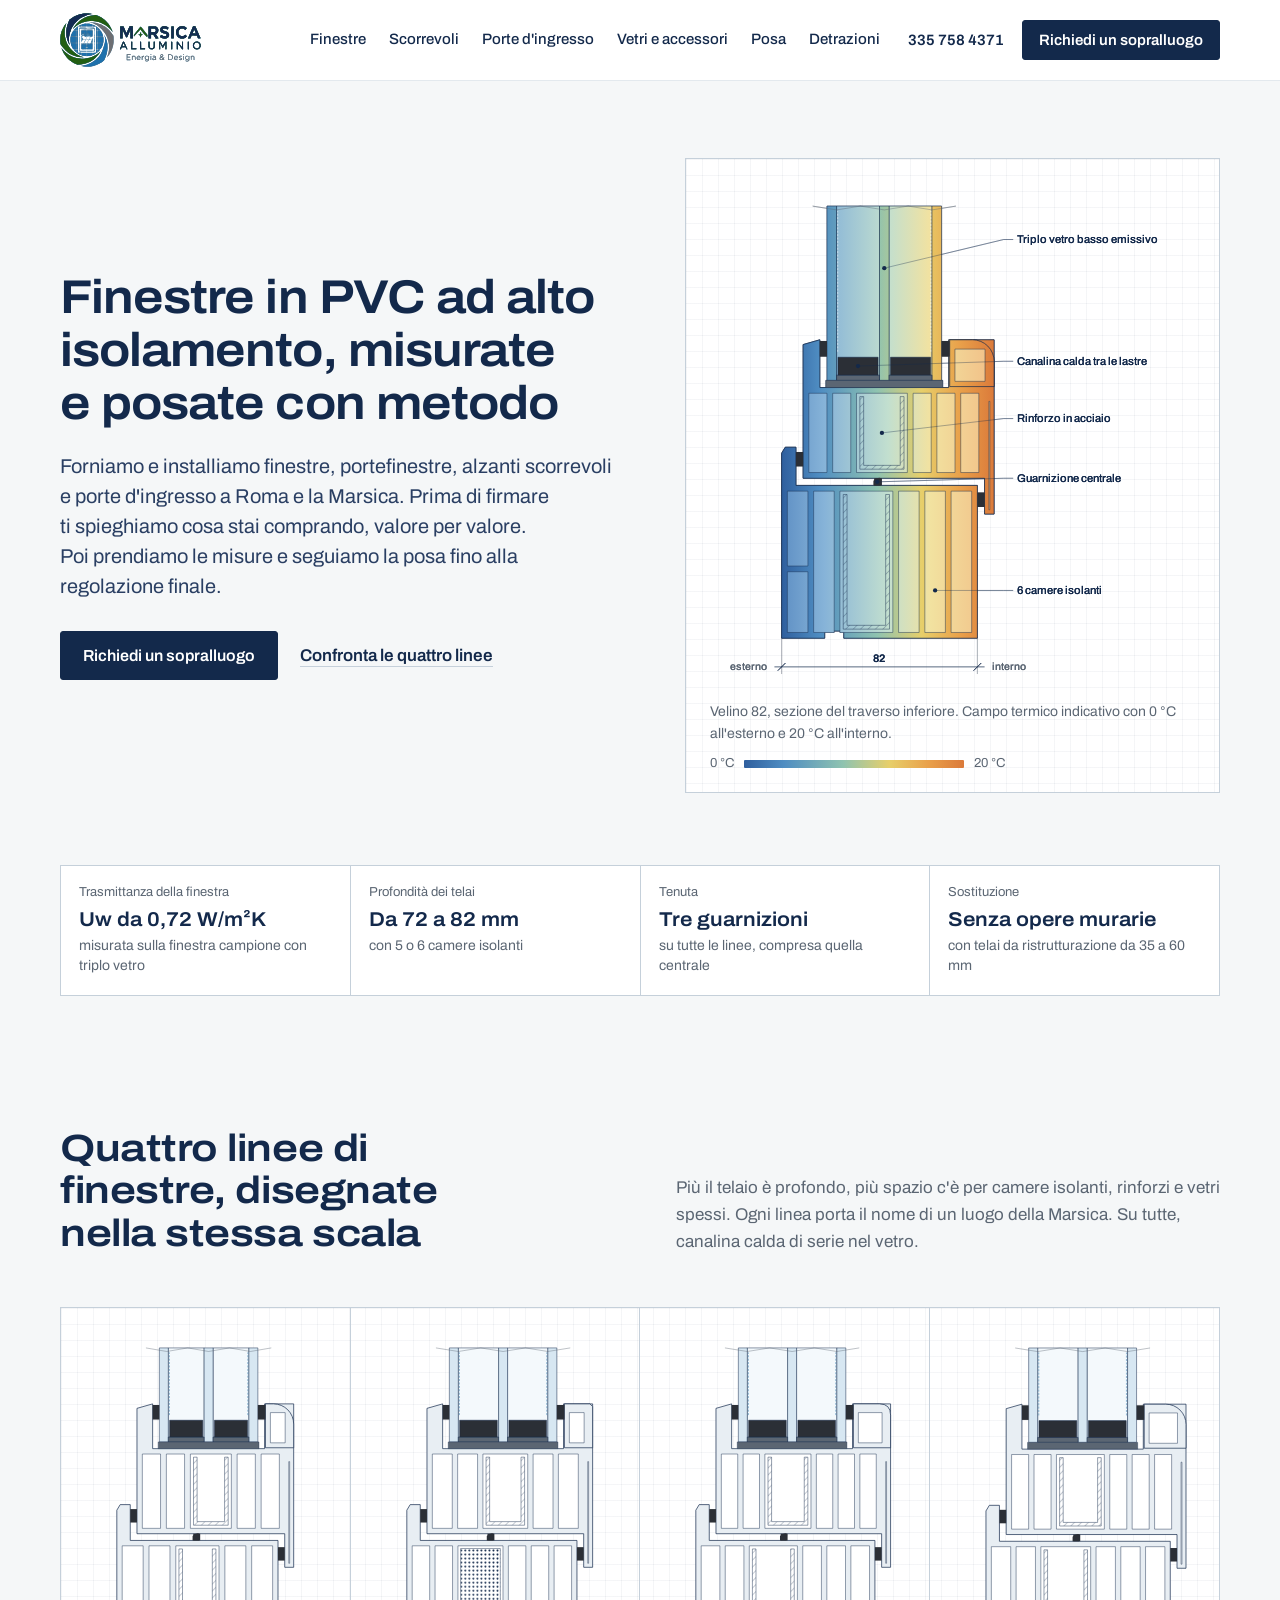
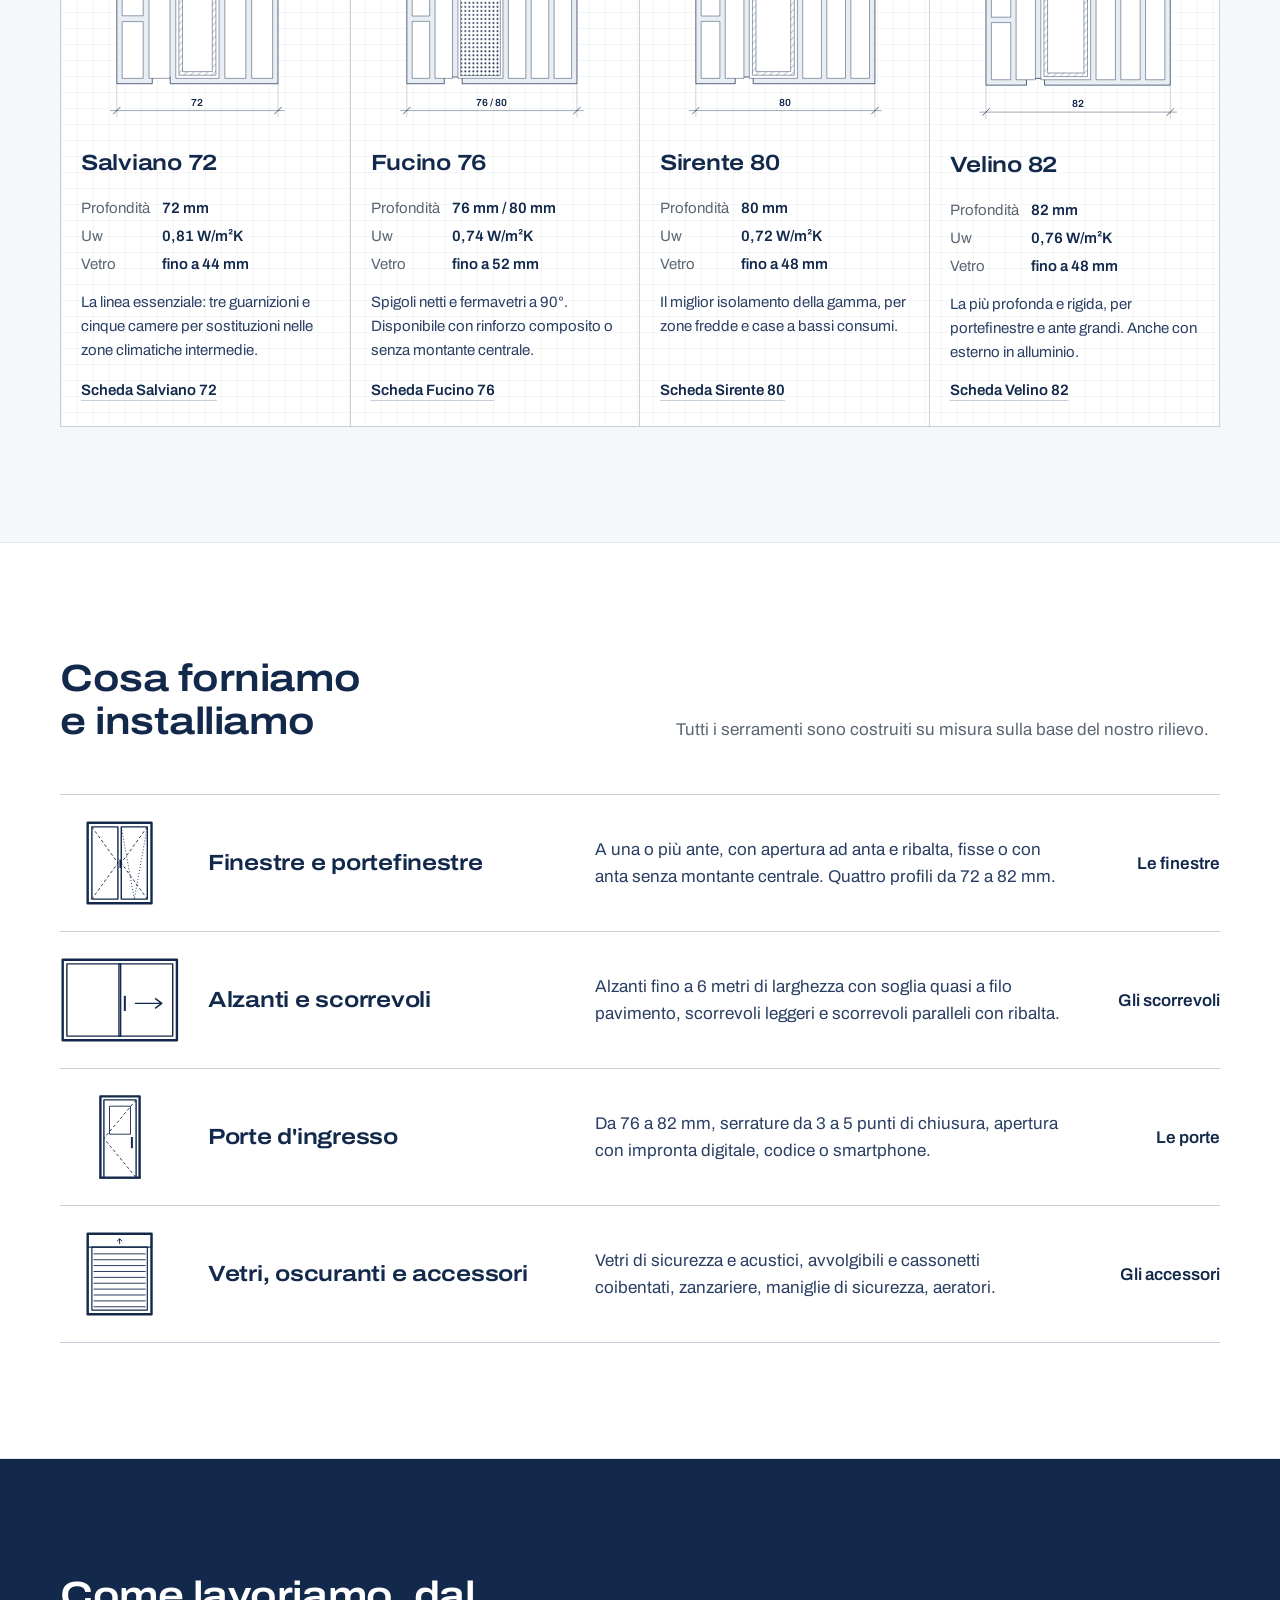
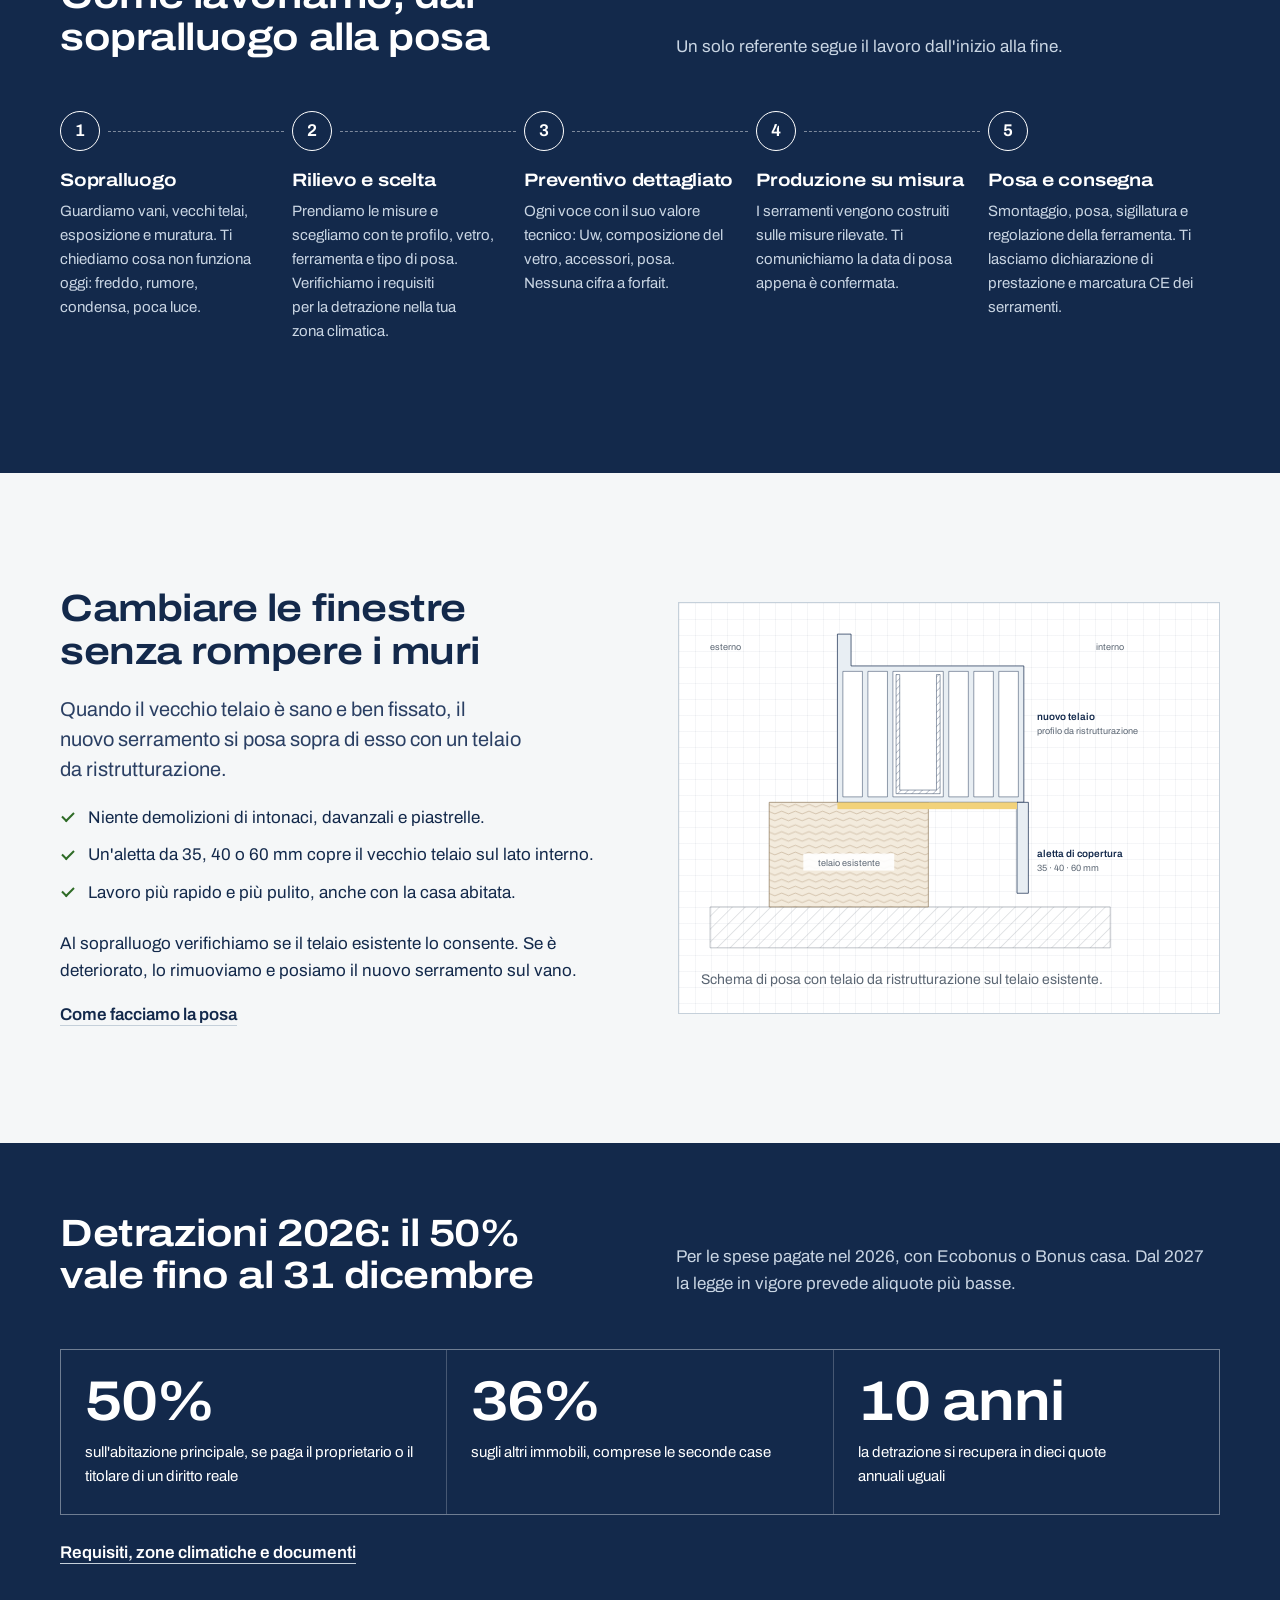
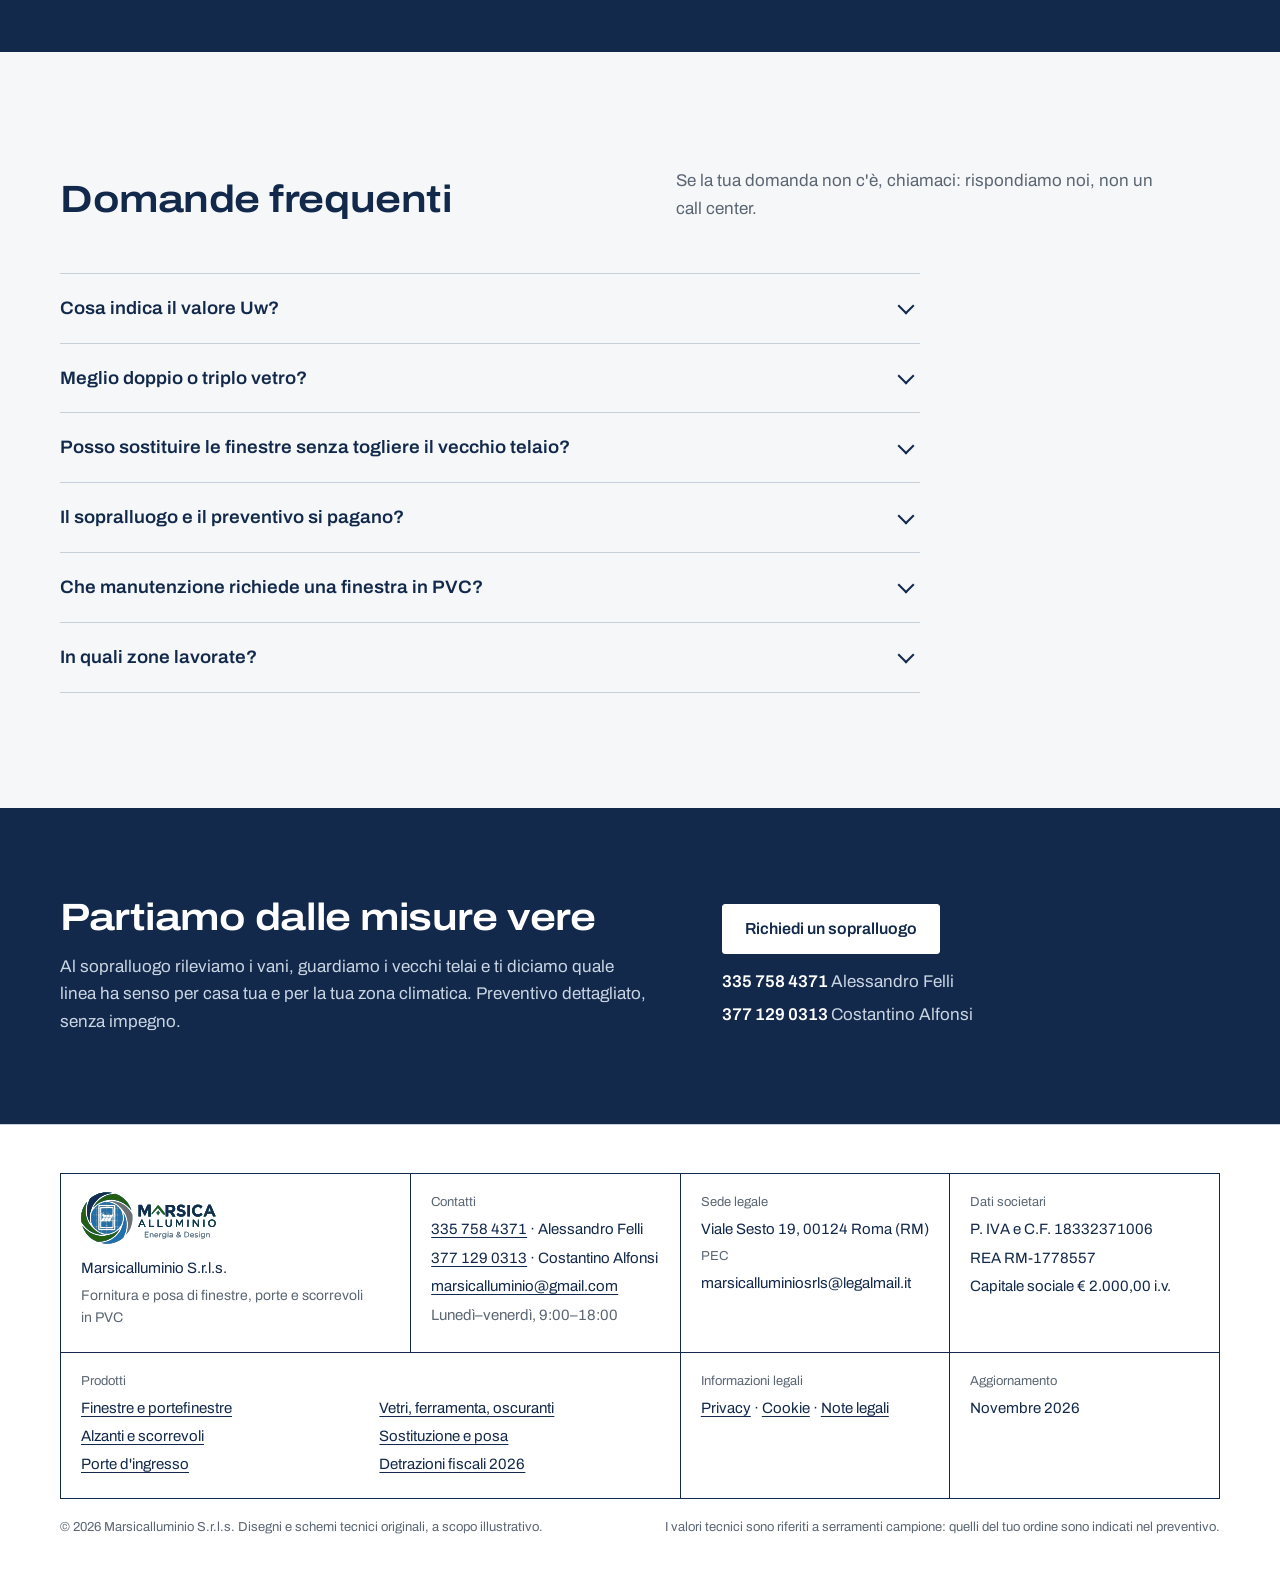
==== commit 249209ff: "Revisione 4: nuovo sito multipagina con disegni tecnici originali - 8 pagine di contenuto (home, fin" ====
--- a/index.html
+++ b/index.html
@@ -1,1134 +1,262 @@
-<!DOCTYPE html>
+<!doctype html>
 <html lang="it">
 <head>
-<meta charset="UTF-8">
-<meta name="viewport" content="width=device-width, initial-scale=1.0">
-<title>Marsicalluminio S.R.L.S. – Infissi, Finestre & Porte</title>
-<meta name="description" content="Marsicalluminio S.R.L.S. – Commercio, fornitura e installazione di finestre, porte, infissi e serramenti in PVC, alluminio e legno. Roma e tutta Italia.">
-<link rel="preconnect" href="https://fonts.googleapis.com">
-<link href="https://fonts.googleapis.com/css2?family=Cormorant+Garamond:wght@300;400;500;600&family=DM+Sans:wght@300;400;500&display=swap" rel="stylesheet">
-<style>
-  :root {
-    --navy: #0f1b2d;
-    --steel: #1e3a5f;
-    --sky: #4a7fa5;
-    --ice: #c8dce8;
-    --silver: #e8ecf0;
-    --gold: #b8965a;
-    --white: #f7f9fb;
-    --text: #1a2535;
-    --muted: #6b7a8d;
-    --radius: 2px;
-  }
-
-  *, *::before, *::after { box-sizing: border-box; margin: 0; padding: 0; }
-
-  html { scroll-behavior: smooth; }
-
-  body {
-    font-family: 'DM Sans', sans-serif;
-    background: var(--white);
-    color: var(--text);
-    overflow-x: hidden;
-  }
-
-  /* ─── NAVBAR ─────────────────────────────── */
-  nav {
-    position: fixed; top: 0; left: 0; right: 0; z-index: 100;
-    background: rgba(15,27,45,0.97);
-    backdrop-filter: blur(8px);
-    border-bottom: 1px solid rgba(184,150,90,0.25);
-    padding: 0 2rem;
-    display: flex; align-items: center; justify-content: space-between;
-    height: 64px;
-  }
-  .nav-brand {
-    display: flex; align-items: center;
-    text-decoration: none;
-    height: 100%;
-    padding: 8px 0;
-  }
-  .nav-brand img {
-    height: 48px; width: auto;
-    display: block;
-    background: #fff;
-    border: 1.5px solid #6b8aad;
-    border-radius: 6px;
-    padding: 4px 10px 4px 6px;
-  }
-  .nav-links { display: flex; gap: 2rem; list-style: none; }
-  .nav-links a {
-    color: var(--ice); font-size: .82rem; text-decoration: none;
-    letter-spacing: 0.08em; text-transform: uppercase;
-    transition: color .2s;
-  }
-  .nav-links a:hover { color: var(--gold); }
-  .nav-cta {
-    background: var(--gold); color: var(--navy);
-    padding: .45rem 1.2rem; border-radius: var(--radius);
-    font-size: .78rem; font-weight: 500; letter-spacing: .08em;
-    text-transform: uppercase; text-decoration: none;
-    transition: opacity .2s;
-  }
-  .nav-cta:hover { opacity: .85; }
-  .hamburger { display: none; flex-direction: column; gap: 5px; cursor: pointer; }
-  .hamburger span { width: 24px; height: 2px; background: var(--white); display: block; }
-
-  /* ─── HERO ────────────────────────────────── */
-  .hero {
-    min-height: 100vh;
-    background: linear-gradient(145deg, var(--navy) 0%, var(--steel) 60%, #1a3a60 100%);
-    position: relative; overflow: hidden;
-    display: flex; align-items: center;
-    padding: 100px 2rem 4rem;
-  }
-  .hero::before {
-    content: '';
-    position: absolute; inset: 0;
-    background: url("data:image/svg+xml,%3Csvg width='60' height='60' viewBox='0 0 60 60' xmlns='http://www.w3.org/2000/svg'%3E%3Cg fill='none' fill-rule='evenodd'%3E%3Cg fill='%234a7fa5' fill-opacity='0.07'%3E%3Cpath d='M36 34v-4h-2v4h-4v2h4v4h2v-4h4v-2h-4zm0-30V0h-2v4h-4v2h4v4h2V6h4V4h-4zM6 34v-4H4v4H0v2h4v4h2v-4h4v-2H6zM6 4V0H4v4H0v2h4v4h2V6h4V4H6z'/%3E%3C/g%3E%3C/g%3E%3C/svg%3E");
-  }
-  /* Decorative window silhouette */
-  .hero-deco {
-    position: absolute; right: -60px; top: 50%; transform: translateY(-50%);
-    width: 680px; height: 680px; opacity: .06;
-  }
-  .hero-content { position: relative; max-width: 680px; }
-  .hero-badge {
-    display: inline-block;
-    border: 1px solid var(--gold); color: var(--gold);
-    font-size: .72rem; letter-spacing: .15em; text-transform: uppercase;
-    padding: .35rem 1rem; margin-bottom: 1.6rem;
-    animation: fadeUp .8s ease both;
-  }
-  .hero h1 {
-    font-family: 'Cormorant Garamond', serif;
-    font-size: clamp(2.6rem, 5vw, 4.2rem);
-    font-weight: 300; line-height: 1.1;
-    color: var(--white); margin-bottom: 1.4rem;
-    animation: fadeUp .8s .1s ease both;
-  }
-  .hero h1 em { color: var(--gold); font-style: normal; }
-  .hero p {
-    font-size: 1.05rem; color: var(--ice); line-height: 1.75;
-    margin-bottom: 2.4rem; max-width: 520px;
-    animation: fadeUp .8s .2s ease both;
-  }
-  .hero-actions {
-    display: flex; gap: 1rem; flex-wrap: wrap;
-    animation: fadeUp .8s .3s ease both;
-  }
-  .btn-primary {
-    background: var(--gold); color: var(--navy);
-    padding: .8rem 2rem; font-size: .85rem; font-weight: 500;
-    letter-spacing: .06em; text-transform: uppercase;
-    text-decoration: none; border-radius: var(--radius);
-    transition: opacity .2s, transform .2s;
-  }
-  .btn-primary:hover { opacity: .88; transform: translateY(-1px); }
-  .btn-outline {
-    border: 1px solid var(--ice); color: var(--white);
-    padding: .8rem 2rem; font-size: .85rem; font-weight: 400;
-    letter-spacing: .06em; text-transform: uppercase;
-    text-decoration: none; border-radius: var(--radius);
-    transition: background .2s;
-  }
-  .btn-outline:hover { background: rgba(255,255,255,.08); }
-
-  .hero-stats {
-    display: flex; gap: 3rem; margin-top: 4rem;
-    animation: fadeUp .8s .4s ease both;
-    padding-top: 2rem; border-top: 1px solid rgba(200,220,232,.15);
-  }
-  .stat-num {
-    font-family: 'Cormorant Garamond', serif;
-    font-size: 2.2rem; color: var(--gold); line-height: 1;
-  }
-  .stat-lbl { font-size: .75rem; color: var(--ice); letter-spacing: .06em; margin-top: .3rem; }
-
-  /* ─── WINDOW SVG ILLUSTRATIONS ──────────── */
-  .win-svg { width: 100%; height: 100%; }
-
-  /* ─── SECTIONS ────────────────────────────── */
-  section { padding: 5rem 2rem; }
-  .container { max-width: 1160px; margin: 0 auto; }
-  .section-label {
-    font-size: .72rem; letter-spacing: .18em; text-transform: uppercase;
-    color: var(--gold); margin-bottom: .8rem;
-  }
-  .section-title {
-    font-family: 'Cormorant Garamond', serif;
-    font-size: clamp(1.8rem, 3vw, 2.8rem);
-    font-weight: 400; color: var(--navy); line-height: 1.2;
-    margin-bottom: 1rem;
-  }
-  .section-sub { font-size: 1rem; color: var(--muted); line-height: 1.7; max-width: 560px; }
-  .divider { width: 48px; height: 2px; background: var(--gold); margin: 1.4rem 0; }
-
-  /* ─── FEATURES STRIP ──────────────────────── */
-  .features-strip {
-    background: var(--navy); padding: 3rem 2rem;
-  }
-  .features-grid {
-    max-width: 1160px; margin: 0 auto;
-    display: grid; grid-template-columns: repeat(auto-fit, minmax(200px, 1fr)); gap: 2rem;
-  }
-  .feature-item { text-align: center; }
-  .feature-icon {
-    width: 48px; height: 48px; margin: 0 auto 1rem;
-    background: rgba(74,127,165,.2); border-radius: 50%;
-    display: flex; align-items: center; justify-content: center;
-  }
-  .feature-icon svg { width: 22px; height: 22px; stroke: var(--gold); fill: none; stroke-width: 1.5; }
-  .feature-item h3 { font-size: .9rem; color: var(--white); font-weight: 500; margin-bottom: .4rem; }
-  .feature-item p { font-size: .8rem; color: var(--ice); line-height: 1.6; }
-
-  /* ─── PRODUCTS ────────────────────────────── */
-  #prodotti { background: var(--white); }
-  .products-grid {
-    display: grid;
-    grid-template-columns: repeat(auto-fit, minmax(300px, 1fr));
-    gap: 2rem; margin-top: 3rem;
-  }
-  a.product-card {
-    display: block; text-decoration: none; color: inherit;
-  }
-  .product-card {
-    background: #fff; border: 1px solid #dde4ec;
-    border-radius: 4px; overflow: hidden;
-    transition: transform .25s, box-shadow .25s;
-  }
-  .product-card:hover { transform: translateY(-4px); box-shadow: 0 12px 32px rgba(15,27,45,.12); }
-  .product-visual {
-    background: var(--silver);
-    height: 220px; display: flex; align-items: center; justify-content: center;
-    padding: 2rem; position: relative; overflow: hidden;
-  }
-  .product-visual::after {
-    content: '';
-    position: absolute; bottom: 0; left: 0; right: 0; height: 3px;
-    background: var(--gold);
-  }
-  .product-info { padding: 1.6rem; }
-  .product-tag {
-    font-size: .68rem; letter-spacing: .12em; text-transform: uppercase;
-    color: var(--sky); margin-bottom: .5rem;
-  }
-  .product-info h3 {
-    font-family: 'Cormorant Garamond', serif;
-    font-size: 1.4rem; font-weight: 500; color: var(--navy); margin-bottom: .6rem;
-  }
-  .product-info p { font-size: .85rem; color: var(--muted); line-height: 1.65; margin-bottom: 1rem; }
-  .product-specs { display: flex; flex-wrap: wrap; gap: .5rem; }
-  .spec-pill {
-    font-size: .72rem; padding: .3rem .7rem;
-    background: var(--silver); color: var(--steel);
-    border-radius: 20px; letter-spacing: .04em;
-  }
-  .product-tech-link {
-    display: inline-block; margin-top: .8rem;
-    font-size: .75rem; font-weight: 500; letter-spacing: .06em; text-transform: uppercase;
-    color: var(--sky); text-decoration: none;
-    border-bottom: 1px solid var(--sky);
-    transition: color .2s, border-color .2s;
-  }
-  .product-tech-link:hover { color: var(--gold); border-color: var(--gold); }
-
-  /* ─── WINDOW TYPES SVGs ───────────────────── */
-  .svg-window-casement { /* inline */ }
-
-  /* ─── SYSTEMS SECTION ─────────────────────── */
-  #sistemi { background: var(--silver); }
-  .systems-table {
-    width: 100%; border-collapse: collapse; margin-top: 2rem;
-    font-size: .87rem;
-  }
-  .systems-table th {
-    background: var(--navy); color: var(--white);
-    padding: .85rem 1.2rem; text-align: left;
-    font-size: .75rem; letter-spacing: .08em; text-transform: uppercase; font-weight: 400;
-  }
-  .systems-table td {
-    padding: .85rem 1.2rem; border-bottom: 1px solid #dde4ec;
-    vertical-align: middle;
-  }
-  .systems-table tr:last-child td { border-bottom: none; }
-  .systems-table tr:hover td { background: rgba(74,127,165,.05); }
-  .uw-badge {
-    display: inline-block;
-    background: var(--navy); color: var(--gold);
-    font-size: .78rem; padding: .2rem .6rem; border-radius: 3px; font-weight: 500;
-  }
-  .system-good { color: #2a7c4f; font-weight: 500; font-size: .75rem; }
-  .system-best { color: #1a5c38; font-weight: 600; font-size: .75rem; }
-
-  /* ─── GLAZING ─────────────────────────────── */
-  #vetrocamera { background: var(--navy); color: var(--white); }
-  #vetrocamera .section-title { color: var(--white); }
-  #vetrocamera .section-sub { color: var(--ice); }
-  .glass-grid {
-    display: grid; grid-template-columns: repeat(auto-fit, minmax(220px, 1fr));
-    gap: 1.5rem; margin-top: 3rem;
-  }
-  .glass-card {
-    border: 1px solid rgba(200,220,232,.2); padding: 1.8rem;
-    border-radius: 4px; transition: border-color .2s;
-  }
-  .glass-card:hover { border-color: var(--gold); }
-  .glass-card h3 { font-family: 'Cormorant Garamond', serif; font-size: 1.25rem; color: var(--white); margin-bottom: .6rem; }
-  .glass-card p { font-size: .82rem; color: var(--ice); line-height: 1.65; }
-
-  /* ─── DOORS SECTION ───────────────────────── */
-  #porte { background: #fff; }
-  .doors-layout {
-    display: grid; grid-template-columns: 1fr 1fr; gap: 4rem;
-    align-items: center; margin-top: 3rem;
-  }
-  .doors-list { list-style: none; }
-  .doors-list li {
-    padding: 1rem 0; border-bottom: 1px solid #dde4ec;
-    display: flex; align-items: flex-start; gap: .8rem;
-    font-size: .9rem; color: var(--text); line-height: 1.6;
-  }
-  .doors-list li::before {
-    content: ''; flex-shrink: 0;
-    width: 6px; height: 6px; background: var(--gold);
-    border-radius: 50%; margin-top: .45rem;
-  }
-  .door-visual {
-    background: var(--silver); border-radius: 4px;
-    height: 400px; display: flex; align-items: center; justify-content: center;
-    position: relative; overflow: hidden;
-  }
-
-  /* ─── SLIDING DOORS ───────────────────────── */
-  #scorrevoli { background: var(--silver); }
-  .scorrevoli-grid {
-    display: grid; grid-template-columns: repeat(auto-fit, minmax(260px, 1fr));
-    gap: 2rem; margin-top: 3rem;
-  }
-  .scor-card {
-    background: #fff; padding: 2rem; border-radius: 4px;
-    border-left: 3px solid var(--gold);
-  }
-  .scor-card h3 { font-family: 'Cormorant Garamond', serif; font-size: 1.3rem; color: var(--navy); margin-bottom: .8rem; }
-  .scor-card p { font-size: .85rem; color: var(--muted); line-height: 1.7; }
-
-  /* ─── RENOVATION ──────────────────────────── */
-  #rinnovazione { background: var(--white); }
-  .rinn-box {
-    background: var(--navy); border-radius: 4px;
-    padding: 3rem; margin-top: 3rem;
-    display: grid; grid-template-columns: 1fr 1fr; gap: 3rem; align-items: center;
-  }
-  .rinn-box h3 { font-family: 'Cormorant Garamond', serif; font-size: 1.8rem; color: var(--white); margin-bottom: 1rem; }
-  .rinn-box p { font-size: .9rem; color: var(--ice); line-height: 1.7; }
-  .rinn-points { list-style: none; margin-top: 1.5rem; }
-  .rinn-points li { display: flex; gap: .8rem; padding: .6rem 0; color: var(--ice); font-size: .87rem; }
-  .rinn-points li::before { content: '✓'; color: var(--gold); flex-shrink: 0; font-weight: 600; }
-
-  /* ─── WHY US ──────────────────────────────── */
-  #perche { background: var(--silver); }
-  .why-grid {
-    display: grid; grid-template-columns: repeat(auto-fit, minmax(240px, 1fr));
-    gap: 2rem; margin-top: 3rem;
-  }
-  .why-card { background: #fff; padding: 2rem; border-radius: 4px; }
-  .why-num {
-    font-family: 'Cormorant Garamond', serif;
-    font-size: 3rem; color: var(--ice); line-height: 1; margin-bottom: .5rem;
-  }
-  .why-card h3 { font-size: 1rem; font-weight: 500; color: var(--navy); margin-bottom: .5rem; }
-  .why-card p { font-size: .84rem; color: var(--muted); line-height: 1.65; }
-
-  /* ─── CONTACT ─────────────────────────────── */
-  #contatti { background: var(--navy); }
-  #contatti .section-title { color: var(--white); }
-  #contatti .section-sub { color: var(--ice); }
-  .contact-grid {
-    display: grid; grid-template-columns: 1fr 1fr; gap: 4rem;
-    margin-top: 3rem; align-items: start;
-  }
-  .contact-info { list-style: none; }
-  .contact-info li {
-    display: flex; align-items: flex-start; gap: 1rem;
-    padding: 1.1rem 0; border-bottom: 1px solid rgba(200,220,232,.1);
-    color: var(--ice); font-size: .9rem;
-  }
-  .contact-info li:last-child { border-bottom: none; }
-  .contact-info strong { color: var(--white); display: block; font-size: .75rem; letter-spacing: .08em; text-transform: uppercase; margin-bottom: .2rem; }
-  .ci-icon { color: var(--gold); font-size: 1.1rem; flex-shrink: 0; margin-top: .1rem; }
-  .contact-form { display: flex; flex-direction: column; gap: 1rem; }
-  .form-row { display: grid; grid-template-columns: 1fr 1fr; gap: 1rem; }
-  .contact-form input,
-  .contact-form textarea,
-  .contact-form select {
-    width: 100%;
-    background: rgba(255,255,255,.06); border: 1px solid rgba(200,220,232,.2);
-    color: var(--white); padding: .8rem 1rem; border-radius: var(--radius);
-    font-family: 'DM Sans', sans-serif; font-size: .87rem;
-    transition: border-color .2s;
-    appearance: none;
-  }
-  .contact-form input::placeholder,
-  .contact-form textarea::placeholder { color: rgba(200,220,232,.4); }
-  .contact-form input:focus,
-  .contact-form textarea:focus,
-  .contact-form select:focus {
-    outline: none; border-color: var(--gold);
-  }
-  .contact-form textarea { height: 130px; resize: vertical; }
-  .contact-form option { background: var(--navy); }
-  .btn-submit {
-    background: var(--gold); color: var(--navy); border: none;
-    padding: .85rem 2rem; font-size: .85rem; font-weight: 500;
-    letter-spacing: .06em; text-transform: uppercase;
-    border-radius: var(--radius); cursor: pointer;
-    transition: opacity .2s; align-self: flex-start;
-  }
-  .btn-submit:hover { opacity: .85; }
-
-  /* ─── DISCLAIMER ──────────────────────────── */
-  .disclaimer-bar {
-    background: #0a1520; padding: 1.2rem 2rem;
-    font-size: .73rem; color: rgba(200,220,232,.5); line-height: 1.6;
-    text-align: center;
-  }
-  .disclaimer-bar a { color: var(--gold); text-decoration: none; }
-
-  /* ─── FOOTER ──────────────────────────────── */
-  footer {
-    background: #060e18; padding: 2.5rem 2rem;
-    display: flex; align-items: center; justify-content: space-between;
-    flex-wrap: wrap; gap: 1rem;
-  }
-  .footer-brand {
-    font-family: 'Cormorant Garamond', serif;
-    font-size: 1.2rem; color: var(--white);
-  }
-  .footer-brand span { color: var(--gold); }
-  .footer-copy { font-size: .75rem; color: var(--muted); }
-  .footer-links { display: flex; gap: 1.5rem; }
-  .footer-links a { font-size: .75rem; color: var(--muted); text-decoration: none; }
-  .footer-links a:hover { color: var(--gold); }
-
-  /* ─── ANIMATIONS ──────────────────────────── */
-  @keyframes fadeUp {
-    from { opacity: 0; transform: translateY(20px); }
-    to   { opacity: 1; transform: translateY(0); }
-  }
-  .reveal {
-    opacity: 0; transform: translateY(24px);
-    transition: opacity .6s ease, transform .6s ease;
-  }
-  .reveal.visible { opacity: 1; transform: none; }
-
-  /* ─── RESPONSIVE ──────────────────────────── */
-  @media (max-width: 768px) {
-    .nav-links { display: none; }
-    .nav-cta { display: none; }
-    .hamburger { display: flex; }
-    .hero-stats { gap: 1.5rem; flex-wrap: wrap; }
-    .doors-layout, .rinn-box, .contact-grid { grid-template-columns: 1fr; }
-    .door-visual { height: 240px; }
-    .form-row { grid-template-columns: 1fr; }
-    .rinn-box { padding: 2rem; }
-  }
-</style>
+<meta charset="utf-8">
+<meta name="viewport" content="width=device-width, initial-scale=1">
+<title>Marsicalluminio · Finestre in PVC ad alto isolamento a Roma e nella Marsica</title>
+<meta name="description" content="Fornitura e posa di finestre, portefinestre, alzanti scorrevoli e porte d'ingresso in PVC. Uw fino a 0,72 W/m²K, sostituzione senza opere murarie, detrazioni 2026.">
+
+<link rel="canonical" href="https://www.marsicalluminio.it/">
+<meta property="og:type" content="website">
+<meta property="og:locale" content="it_IT">
+<meta property="og:site_name" content="Marsicalluminio">
+<meta property="og:title" content="Marsicalluminio · Finestre in PVC ad alto isolamento a Roma e nella Marsica">
+<meta property="og:description" content="Fornitura e posa di finestre, portefinestre, alzanti scorrevoli e porte d'ingresso in PVC. Uw fino a 0,72 W/m²K, sostituzione senza opere murarie, detrazioni 2026.">
+<meta property="og:url" content="https://www.marsicalluminio.it/">
+<meta property="og:image" content="https://www.marsicalluminio.it/assets/img/og.png">
+<meta name="theme-color" content="#13294b">
+<link rel="icon" href="favicon.ico" sizes="32x32">
+<link rel="icon" href="assets/img/icon-192.png" type="image/png" sizes="192x192">
+<link rel="apple-touch-icon" href="assets/img/apple-touch-icon.png">
+<link rel="manifest" href="site.webmanifest">
+<link rel="preload" href="assets/fonts/archivo-var.woff2" as="font" type="font/woff2" crossorigin>
+<link rel="stylesheet" href="assets/css/site.css">
+<script type="application/ld+json">{"@context": "https://schema.org", "@type": "HomeAndConstructionBusiness", "name": "Marsicalluminio S.r.l.s.", "description": "Fornitura e posa di finestre, portefinestre, alzanti scorrevoli e porte d'ingresso in PVC.", "url": "https://www.marsicalluminio.it/", "logo": "https://www.marsicalluminio.it/assets/img/logo.svg", "image": "https://www.marsicalluminio.it/assets/img/og.png", "email": "marsicalluminio@gmail.com", "telephone": "+393357584371", "vatID": "IT18332371006", "address": {"@type": "PostalAddress", "streetAddress": "Viale Sesto 19", "postalCode": "00124", "addressLocality": "Roma", "addressRegion": "RM", "addressCountry": "IT"}, "openingHoursSpecification": [{"@type": "OpeningHoursSpecification", "dayOfWeek": ["Monday", "Tuesday", "Wednesday", "Thursday", "Friday"], "opens": "09:00", "closes": "18:00"}], "areaServed": ["Roma", "Marsica"]}</script>
 </head>
 <body>
-
-<!-- ── NAVBAR ────────────────────────────────── -->
-<nav>
-  <a href="#" class="nav-brand"><img src="Logo%20Marsicalluminio.svg" alt="Marsicalluminio" /></a>
-  <ul class="nav-links">
-    <li><a href="#prodotti">Finestre</a></li>
-    <li><a href="#porte">Porte</a></li>
-    <li><a href="#scorrevoli">Scorrevoli</a></li>
-    <li><a href="#rinnovazione">Rinnovazione</a></li>
-    <li><a href="#perche">Chi Siamo</a></li>
-    <li><a href="tech.html">Schede Tecniche</a></li>
-    <li><a href="#contatti">Contatti</a></li>
-  </ul>
-  <a href="#contatti" class="nav-cta">Richiedi Preventivo</a>
-  <div class="hamburger" onclick="toggleMenu()">
-    <span></span><span></span><span></span>
-  </div>
-</nav>
-
-<!-- ── HERO ──────────────────────────────────── -->
-<section class="hero" id="home">
-  <!-- decorative large window silhouette -->
-  <svg class="hero-deco" viewBox="0 0 400 400" fill="none" xmlns="http://www.w3.org/2000/svg">
-    <rect x="20" y="20" width="360" height="360" rx="2" stroke="white" stroke-width="8"/>
-    <rect x="40" y="40" width="148" height="148" rx="1" stroke="white" stroke-width="4"/>
-    <rect x="212" y="40" width="148" height="148" rx="1" stroke="white" stroke-width="4"/>
-    <rect x="40" y="212" width="148" height="148" rx="1" stroke="white" stroke-width="4"/>
-    <rect x="212" y="212" width="148" height="148" rx="1" stroke="white" stroke-width="4"/>
-    <line x1="195" y1="20" x2="195" y2="380" stroke="white" stroke-width="6"/>
-    <line x1="20" y1="195" x2="380" y2="195" stroke="white" stroke-width="6"/>
-  </svg>
-
-  <div class="hero-content container">
-    <div class="hero-badge">Qualità · Efficienza · Affidabilità</div>
-    <h1>Infissi di <em>alta gamma</em><br>per ogni esigenza</h1>
-    <p>Fornitura e installazione di finestre, porte e portefinestre in PVC ad alte prestazioni termiche e acustiche. Soluzioni su misura per residenziale e commerciale in tutta Italia.</p>
-    <div class="hero-actions">
-      <a href="#contatti" class="btn-primary">Richiedi Preventivo Gratuito</a>
-      <a href="#prodotti" class="btn-outline">Scopri i Prodotti</a>
-    </div>
-    <div class="hero-stats">
-      <div>
-        <div class="stat-num">82<small style="font-size:1rem">mm</small></div>
-        <div class="stat-lbl">Profondità di montaggio max</div>
-      </div>
-      <div>
-        <div class="stat-num">6</div>
-        <div class="stat-lbl">Camere di isolamento</div>
-      </div>
-      <div>
-        <div class="stat-num">0.72</div>
-        <div class="stat-lbl">Uw minimo W/m²K</div>
-      </div>
-      <div>
-        <div class="stat-num">A+</div>
-        <div class="stat-lbl">Classe energetica</div>
-      </div>
-    </div>
-  </div>
-</section>
-
-<!-- ── FEATURES STRIP ─────────────────────────── -->
-<div class="features-strip">
-  <div class="features-grid">
-    <div class="feature-item">
-      <div class="feature-icon">
-        <svg viewBox="0 0 24 24"><path d="M12 2L2 7l10 5 10-5-10-5zM2 17l10 5 10-5M2 12l10 5 10-5"/></svg>
-      </div>
-      <h3>Isolamento Termico</h3>
-      <p>Uw fino a 0,72 W/m²K con vetrocamera triplo e canalina calda</p>
-    </div>
-    <div class="feature-item">
-      <div class="feature-icon">
-        <svg viewBox="0 0 24 24"><circle cx="12" cy="12" r="10"/><path d="M12 8v4l3 3"/></svg>
-      </div>
-      <h3>Consegna Rapida</h3>
-      <p>Tempi di produzione e consegna competitivi in tutta Italia</p>
-    </div>
-    <div class="feature-item">
-      <div class="feature-icon">
-        <svg viewBox="0 0 24 24"><path d="M9 12l2 2 4-4m6 2a9 9 0 11-18 0 9 9 0 0118 0z"/></svg>
-      </div>
-      <h3>Garanzia & Assistenza</h3>
-      <p>Prodotti garantiti con assistenza post-vendita dedicata</p>
-    </div>
-    <div class="feature-item">
-      <div class="feature-icon">
-        <svg viewBox="0 0 24 24"><path d="M12 22s8-4 8-10V5l-8-3-8 3v7c0 6 8 10 8 10z"/></svg>
-      </div>
-      <h3>Sicurezza Certificata</h3>
-      <p>Ferramenta di alta qualità, chiusure multi-punto e vetri di sicurezza</p>
-    </div>
-    <div class="feature-item">
-      <div class="feature-icon">
-        <svg viewBox="0 0 24 24"><path d="M7 21a4 4 0 01-4-4V5a2 2 0 012-2h4a2 2 0 012 2v12a4 4 0 01-4 4zm0 0h12a2 2 0 002-2v-4a2 2 0 00-2-2h-2.343M11 7.343l1.657-1.657a2 2 0 012.828 0l2.829 2.829a2 2 0 010 2.828l-8.486 8.485M7 17h.01"/></svg>
-      </div>
-      <h3>Ampia Gamma Colori</h3>
-      <p>Tutta la palette RAL disponibile, bianchi, antracite e legno effetto</p>
-    </div>
-  </div>
+<a class="skip" href="#main">Vai al contenuto</a>
+<header class="site-head">
+  <div class="wrap head-in">
+    <a class="brand" href="./" aria-label="Marsicalluminio, pagina iniziale"><img src="assets/img/logo.svg" alt="Marsicalluminio — Energia &amp; Design" width="262" height="100"></a>
+    <button class="menu-btn" type="button" aria-expanded="false" aria-controls="nav"><span aria-hidden="true"></span>Menu</button>
+    <nav class="nav" id="nav" aria-label="Principale">
+      <a href="finestre.html">Finestre</a><a href="scorrevoli.html">Scorrevoli</a><a href="porte.html">Porte d'ingresso</a><a href="accessori.html">Vetri e accessori</a><a href="posa.html">Posa</a><a href="detrazioni.html">Detrazioni</a>
+      <a class="btn" href="contatti.html">Richiedi un sopralluogo</a>
+    </nav>
+    <div class="head-cta">
+      <a class="head-tel" href="tel:+393357584371">335 758 4371</a>
+      <a class="btn sm" href="contatti.html">Richiedi un sopralluogo</a>
+    </div>
+  </div>
+</header>
+<main id="main">
+
+<section class="hero">
+  <div class="wrap">
+    <div class="hero-grid">
+      <div>
+        <h1>Finestre in PVC ad alto isolamento, misurate e posate con metodo</h1>
+        <p class="lead">Forniamo e installiamo finestre, portefinestre, alzanti scorrevoli e porte d'ingresso a Roma e la Marsica. Prima di firmare ti spieghiamo cosa stai comprando, valore per valore. Poi prendiamo le misure e seguiamo la posa fino alla regolazione finale.</p>
+        <div class="actions">
+          <a class="btn" href="contatti.html">Richiedi un sopralluogo</a>
+          <a class="textlink" href="#linee">Confronta le quattro linee</a>
+        </div>
+      </div>
+      <figure class="hero-fig sheet">
+        <div class="stack"><svg class="section section-velino mode-plain" viewBox="-30 -22 203 211" xmlns="http://www.w3.org/2000/svg" role="img" aria-label="Sezione schematica Velino 82"><style>.dimt{font:600 4.6px/1 Archivo,sans-serif;fill:#13294B}.side{font:500 4.4px/1 Archivo,sans-serif;fill:#5B6673}.cl{font:500 4.7px/1 Archivo,sans-serif;fill:#13294B}</style><defs><pattern id="hhp" width="2.2" height="2.2" patternUnits="userSpaceOnUse" patternTransform="rotate(45)"><line x1="0" y1="0" x2="0" y2="2.2" stroke="#13294B" stroke-width=".5"/></pattern><pattern id="dhp" width="1.8" height="1.8" patternUnits="userSpaceOnUse"><circle cx=".9" cy=".9" r=".42" fill="#13294B"/></pattern></defs><g class="solid" fill="#E8EEF3" stroke="#13294B" stroke-width=".7" stroke-linejoin="round"><polygon class="draw" points="0,167 18.04,167 18.04,164 26.04,164 26.04,167 82,167 82,103 6,103 6,87 1.5,87 0,89.5" /><polygon class="draw" points="9,100 85,100 85,115 89,115 89,42 70,42 70,62 16,62 16,42 9,44 9,100" /><path class="draw" d="M70.4,61.6 L89,61.6 L89,51 A9,9 0 0 0 80,42 L70.4,42 Z" /></g><g class="ch" fill="#fff" stroke="#13294B" stroke-width=".45"><rect class="draw" x="2.4" y="139.16" width="8.61" height="25.44" /><rect class="draw" x="2.4" y="105.4" width="8.61" height="31.36" /><rect class="draw" x="13.41" y="105.4" width="8.61" height="59.2" /><rect class="draw" x="24.41" y="105.4" width="22.17" height="59.2" /><rect class="draw" x="48.98" y="105.4" width="8.61" height="59.2" /><rect class="draw" x="59.99" y="105.4" width="8.61" height="59.2" /><rect class="draw" x="70.99" y="105.4" width="8.61" height="59.2" /><rect class="draw" x="11.4" y="64.4" width="7.58" height="33.2" /><rect class="draw" x="21.38" y="64.4" width="7.58" height="33.2" /><rect class="draw" x="31.36" y="64.4" width="21.31" height="33.2" /><rect class="draw" x="55.07" y="64.4" width="7.58" height="33.2" /><rect class="draw" x="65.04" y="64.4" width="7.58" height="33.2" /><rect class="draw" x="75.02" y="64.4" width="7.58" height="33.2" /><rect class="draw" x="86.8" y="67.8" width="0.4" height="45.4" /><rect class="draw" x="72.6" y="45.9" width="12.6" height="13.5" /></g><g class="reinf" fill="url(#hhp)" stroke="#13294B" stroke-width=".45"><polygon class="draw" points="25.81,106.8 25.81,163.2 45.18,163.2 45.18,106.8 43.58,106.8 43.58,161.6 27.41,161.6 27.41,106.8" /><polygon class="draw" points="32.76,65.8 32.76,96.2 51.27,96.2 51.27,65.8 49.67,65.8 49.67,94.6 34.36,94.6 34.36,65.8" /></g><g class="glass" stroke="#13294B" stroke-width=".5"><rect class="draw" x="23" y="-14" width="18" height="73" fill="#F4F9FC"/><rect class="draw" x="45" y="-14" width="18" height="73" fill="#F4F9FC"/><rect class="draw" x="19" y="-14" width="4" height="73" fill="#D7E7F2"/><rect class="draw" x="41" y="-14" width="4" height="73" fill="#D7E7F2"/><rect class="draw" x="63" y="-14" width="4" height="73" fill="#D7E7F2"/><rect class="draw" x="23" y="56.8" width="18" height="2.2" fill="#5B6673"/><rect class="draw spacer" x="23.6" y="49.3" width="16.8" height="7.5" fill="#2B2F36"/><rect class="draw" x="45" y="56.8" width="18" height="2.2" fill="#5B6673"/><rect class="draw spacer" x="45.6" y="49.3" width="16.8" height="7.5" fill="#2B2F36"/><line class="lowe" x1="23.5" y1="47" x2="23.5" y2="-12" stroke="#3C82B5" stroke-width=".55" stroke-dasharray="2 1.4"/><line class="lowe" x1="62.5" y1="47" x2="62.5" y2="-12" stroke="#3C82B5" stroke-width=".55" stroke-dasharray="2 1.4"/></g><rect class="draw" x="18.5" y="59" width="49" height="3" fill="#5B6673" stroke="#13294B" stroke-width=".35"/><g class="gasket" fill="#2B2F36" stroke="none"><path class="draw" d="M38.54,103 l0,-2 q1.6,-1.8 3.4,-1 l0,3 z" /><rect class="draw" x="38.84" y="100" width="2.6" height="3" /><rect class="draw" x="6" y="89" width="3" height="6" /><rect class="draw" x="82" y="106" width="3" height="6" /><rect class="draw" x="16" y="42.5" width="3" height="6.5" /><rect class="draw" x="67" y="42.5" width="3.4" height="6.5" /></g><path class="brk" d="M13,-14 L23,-12.4 L33,-14 L43,-12.4 L53,-14 L63,-12.4 L73,-14" fill="none" stroke="#5B6673" stroke-width=".4"/><line class="ext" x1="0" y1="167" x2="0" y2="182" stroke="#5B6673" stroke-width=".3"/><line class="ext" x1="82" y1="167" x2="82" y2="182" stroke="#5B6673" stroke-width=".3"/><line class="dim" x1="-3" y1="179" x2="85" y2="179" stroke="#13294B" stroke-width=".4"/><line class="tick" x1="-1.6" y1="180.6" x2="1.6" y2="177.4" stroke="#13294B" stroke-width=".7"/><line class="tick" x1="80.4" y1="180.6" x2="83.6" y2="177.4" stroke="#13294B" stroke-width=".7"/><text class="dimt" x="41" y="176.8" text-anchor="middle" >82</text><text class="side" x="-6" y="180.4" text-anchor="end" >esterno</text><text class="side" x="88" y="180.4" text-anchor="start" >interno</text><g class="callouts" stroke="#13294B" stroke-width=".35" fill="none"><path class="ldr" d="M43,12 L93,0 L97,0"/><circle cx="43" cy="12" r=".9" fill="#13294B" stroke="none"/><path class="ldr" d="M32,53 L93,51 L97,51"/><circle cx="32" cy="53" r=".9" fill="#13294B" stroke="none"/><path class="ldr" d="M42.01,81 L93,75 L97,75"/><circle cx="42.01" cy="81" r=".9" fill="#13294B" stroke="none"/><path class="ldr" d="M40.04,101.5 L93,100 L97,100"/><circle cx="40.04" cy="101.5" r=".9" fill="#13294B" stroke="none"/><path class="ldr" d="M64.29,147 L93,147 L97,147"/><circle cx="64.29" cy="147" r=".9" fill="#13294B" stroke="none"/></g><text class="cl" x="98.5" y="1.4" text-anchor="start" >Triplo vetro basso emissivo</text><text class="cl" x="98.5" y="52.4" text-anchor="start" >Canalina calda tra le lastre</text><text class="cl" x="98.5" y="76.4" text-anchor="start" >Rinforzo in acciaio</text><text class="cl" x="98.5" y="101.4" text-anchor="start" >Guarnizione centrale</text><text class="cl" x="98.5" y="148.4" text-anchor="start" >6 camere isolanti</text></svg><svg class="therm section section-velino mode-thermal" viewBox="-30 -22 203 211" xmlns="http://www.w3.org/2000/svg" role="img" aria-label="Sezione schematica Velino 82"><style>.dimt{font:600 4.6px/1 Archivo,sans-serif;fill:#13294B}.side{font:500 4.4px/1 Archivo,sans-serif;fill:#5B6673}.cl{font:500 4.7px/1 Archivo,sans-serif;fill:#13294B}</style><defs><pattern id="hht" width="2.2" height="2.2" patternUnits="userSpaceOnUse" patternTransform="rotate(45)"><line x1="0" y1="0" x2="0" y2="2.2" stroke="#13294B" stroke-width=".5"/></pattern><pattern id="dht" width="1.8" height="1.8" patternUnits="userSpaceOnUse"><circle cx=".9" cy=".9" r=".42" fill="#13294B"/></pattern><linearGradient id="tht" gradientUnits="userSpaceOnUse" x1="0" y1="0" x2="89" y2="0"><stop offset="0" stop-color="#2F5F9E"/><stop offset=".18" stop-color="#4F8DC2"/><stop offset=".45" stop-color="#8FC3B0"/><stop offset=".66" stop-color="#E7CF6A"/><stop offset=".84" stop-color="#E9A04A"/><stop offset="1" stop-color="#DB7A3A"/></linearGradient><linearGradient id="thta" gradientUnits="userSpaceOnUse" x1="0" y1="0" x2="89" y2="0"><stop offset="0" stop-color="#5E8FC4"/><stop offset=".2" stop-color="#86B3D8"/><stop offset=".5" stop-color="#C2DFCF"/><stop offset=".7" stop-color="#F2E2A0"/><stop offset="1" stop-color="#F2BE86"/></linearGradient></defs><g class="solid" fill="url(#tht)" stroke="#13294B" stroke-width=".7" stroke-linejoin="round"><polygon class="draw" points="0,167 18.04,167 18.04,164 26.04,164 26.04,167 82,167 82,103 6,103 6,87 1.5,87 0,89.5" /><polygon class="draw" points="9,100 85,100 85,115 89,115 89,42 70,42 70,62 16,62 16,42 9,44 9,100" /><path class="draw" d="M70.4,61.6 L89,61.6 L89,51 A9,9 0 0 0 80,42 L70.4,42 Z" /></g><g class="ch" fill="url(#thta)" stroke="#13294B" stroke-width=".45"><rect class="draw" x="2.4" y="139.16" width="8.61" height="25.44" /><rect class="draw" x="2.4" y="105.4" width="8.61" height="31.36" /><rect class="draw" x="13.41" y="105.4" width="8.61" height="59.2" /><rect class="draw" x="24.41" y="105.4" width="22.17" height="59.2" /><rect class="draw" x="48.98" y="105.4" width="8.61" height="59.2" /><rect class="draw" x="59.99" y="105.4" width="8.61" height="59.2" /><rect class="draw" x="70.99" y="105.4" width="8.61" height="59.2" /><rect class="draw" x="11.4" y="64.4" width="7.58" height="33.2" /><rect class="draw" x="21.38" y="64.4" width="7.58" height="33.2" /><rect class="draw" x="31.36" y="64.4" width="21.31" height="33.2" /><rect class="draw" x="55.07" y="64.4" width="7.58" height="33.2" /><rect class="draw" x="65.04" y="64.4" width="7.58" height="33.2" /><rect class="draw" x="75.02" y="64.4" width="7.58" height="33.2" /><rect class="draw" x="86.8" y="67.8" width="0.4" height="45.4" /><rect class="draw" x="72.6" y="45.9" width="12.6" height="13.5" /></g><g class="reinf" fill="url(#hht)" stroke="#13294B" stroke-width=".45"><polygon class="draw" points="25.81,106.8 25.81,163.2 45.18,163.2 45.18,106.8 43.58,106.8 43.58,161.6 27.41,161.6 27.41,106.8" /><polygon class="draw" points="32.76,65.8 32.76,96.2 51.27,96.2 51.27,65.8 49.67,65.8 49.67,94.6 34.36,94.6 34.36,65.8" /></g><g class="glass" stroke="#13294B" stroke-width=".5"><rect class="draw" x="23" y="-14" width="18" height="73" fill="url(#thta)"/><rect class="draw" x="45" y="-14" width="18" height="73" fill="url(#thta)"/><rect class="draw" x="19" y="-14" width="4" height="73" fill="url(#tht)"/><rect class="draw" x="41" y="-14" width="4" height="73" fill="url(#tht)"/><rect class="draw" x="63" y="-14" width="4" height="73" fill="url(#tht)"/><rect class="draw" x="23" y="56.8" width="18" height="2.2" fill="#5B6673"/><rect class="draw spacer" x="23.6" y="49.3" width="16.8" height="7.5" fill="#2B2F36"/><rect class="draw" x="45" y="56.8" width="18" height="2.2" fill="#5B6673"/><rect class="draw spacer" x="45.6" y="49.3" width="16.8" height="7.5" fill="#2B2F36"/><line class="lowe" x1="23.5" y1="47" x2="23.5" y2="-12" stroke="#fff" stroke-width=".55" stroke-dasharray="2 1.4"/><line class="lowe" x1="62.5" y1="47" x2="62.5" y2="-12" stroke="#fff" stroke-width=".55" stroke-dasharray="2 1.4"/></g><rect class="draw" x="18.5" y="59" width="49" height="3" fill="#5B6673" stroke="#13294B" stroke-width=".35"/><g class="gasket" fill="#2B2F36" stroke="none"><path class="draw" d="M38.54,103 l0,-2 q1.6,-1.8 3.4,-1 l0,3 z" /><rect class="draw" x="38.84" y="100" width="2.6" height="3" /><rect class="draw" x="6" y="89" width="3" height="6" /><rect class="draw" x="82" y="106" width="3" height="6" /><rect class="draw" x="16" y="42.5" width="3" height="6.5" /><rect class="draw" x="67" y="42.5" width="3.4" height="6.5" /></g><path class="brk" d="M13,-14 L23,-12.4 L33,-14 L43,-12.4 L53,-14 L63,-12.4 L73,-14" fill="none" stroke="#5B6673" stroke-width=".4"/><line class="ext" x1="0" y1="167" x2="0" y2="182" stroke="#5B6673" stroke-width=".3"/><line class="ext" x1="82" y1="167" x2="82" y2="182" stroke="#5B6673" stroke-width=".3"/><line class="dim" x1="-3" y1="179" x2="85" y2="179" stroke="#13294B" stroke-width=".4"/><line class="tick" x1="-1.6" y1="180.6" x2="1.6" y2="177.4" stroke="#13294B" stroke-width=".7"/><line class="tick" x1="80.4" y1="180.6" x2="83.6" y2="177.4" stroke="#13294B" stroke-width=".7"/><text class="dimt" x="41" y="176.8" text-anchor="middle" >82</text><text class="side" x="-6" y="180.4" text-anchor="end" >esterno</text><text class="side" x="88" y="180.4" text-anchor="start" >interno</text><g class="callouts" stroke="#13294B" stroke-width=".35" fill="none"><path class="ldr" d="M43,12 L93,0 L97,0"/><circle cx="43" cy="12" r=".9" fill="#13294B" stroke="none"/><path class="ldr" d="M32,53 L93,51 L97,51"/><circle cx="32" cy="53" r=".9" fill="#13294B" stroke="none"/><path class="ldr" d="M42.01,81 L93,75 L97,75"/><circle cx="42.01" cy="81" r=".9" fill="#13294B" stroke="none"/><path class="ldr" d="M40.04,101.5 L93,100 L97,100"/><circle cx="40.04" cy="101.5" r=".9" fill="#13294B" stroke="none"/><path class="ldr" d="M64.29,147 L93,147 L97,147"/><circle cx="64.29" cy="147" r=".9" fill="#13294B" stroke="none"/></g><text class="cl" x="98.5" y="1.4" text-anchor="start" >Triplo vetro basso emissivo</text><text class="cl" x="98.5" y="52.4" text-anchor="start" >Canalina calda tra le lastre</text><text class="cl" x="98.5" y="76.4" text-anchor="start" >Rinforzo in acciaio</text><text class="cl" x="98.5" y="101.4" text-anchor="start" >Guarnizione centrale</text><text class="cl" x="98.5" y="148.4" text-anchor="start" >6 camere isolanti</text></svg></div>
+        <figcaption>
+          <span>Velino 82, sezione del traverso inferiore. Campo termico indicativo con 0 °C all'esterno e 20 °C all'interno.</span>
+          <span class="scale-bar">0 °C <i></i> 20 °C</span>
+        </figcaption>
+      </figure>
+    </div>
+    <dl class="titleblock" style="--cols:4">
+      <div><dt>Trasmittanza della finestra</dt><dd>Uw da 0,72 W/m²K<span class="n">misurata sulla finestra campione con triplo vetro</span></dd></div>
+      <div><dt>Profondità dei telai</dt><dd>Da 72 a 82 mm<span class="n">con 5 o 6 camere isolanti</span></dd></div>
+      <div><dt>Tenuta</dt><dd>Tre guarnizioni<span class="n">su tutte le linee, compresa quella centrale</span></dd></div>
+      <div><dt>Sostituzione</dt><dd>Senza opere murarie<span class="n">con telai da ristrutturazione da 35 a 60 mm</span></dd></div>
+    </dl>
+  </div>
+</section>
+
+<section class="band" id="linee" aria-labelledby="linee-t">
+  <div class="wrap">
+    <div class="band-head">
+      <h2 id="linee-t">Quattro linee di finestre, disegnate nella stessa scala</h2>
+      <p class="muted">Più il telaio è profondo, più spazio c'è per camere isolanti, rinforzi e vetri spessi. Ogni linea porta il nome di un luogo della Marsica. Su tutte, canalina calda di serie nel vetro.</p>
+    </div>
+    <div class="lineup sheet"><article>
+  <div class="fig"><svg class="section section-salviano mode-plain" viewBox="-16 -22 111 180" xmlns="http://www.w3.org/2000/svg" role="img" aria-label="Sezione schematica Salviano 72"><style>.dimt{font:600 4.6px/1 Archivo,sans-serif;fill:#13294B}.side{font:500 4.4px/1 Archivo,sans-serif;fill:#5B6673}.cl{font:500 4.7px/1 Archivo,sans-serif;fill:#13294B}</style><defs><pattern id="hlusalviano" width="2.2" height="2.2" patternUnits="userSpaceOnUse" patternTransform="rotate(45)"><line x1="0" y1="0" x2="0" y2="2.2" stroke="#13294B" stroke-width=".5"/></pattern><pattern id="dlusalviano" width="1.8" height="1.8" patternUnits="userSpaceOnUse"><circle cx=".9" cy=".9" r=".42" fill="#13294B"/></pattern></defs><g class="solid" fill="#E8EEF3" stroke="#13294B" stroke-width=".7" stroke-linejoin="round"><polygon class="draw" points="0,136 15.84,136 15.84,133 23.84,133 23.84,136 72,136 72,72 6,72 6,56 1.5,56 0,58.5" /><polygon class="draw" points="9,69 75,69 75,84 79,84 79,11 66,11 66,31 16,31 16,11 9,13 9,69" /><path class="draw" d="M66.4,30.6 L79,30.6 L79,20 A9,9 0 0 0 70,11 L66.4,11 Z" /></g><g class="ch" fill="#fff" stroke="#13294B" stroke-width=".45"><rect class="draw" x="2.4" y="108.26" width="9.37" height="25.34" /><rect class="draw" x="2.4" y="74.4" width="9.37" height="31.26" /><rect class="draw" x="14.37" y="74.4" width="9.37" height="59.2" /><rect class="draw" x="26.34" y="74.4" width="19.31" height="59.2" /><rect class="draw" x="48.26" y="74.4" width="9.37" height="59.2" /><rect class="draw" x="60.23" y="74.4" width="9.37" height="59.2" /><rect class="draw" x="11.4" y="33.4" width="8.13" height="33.2" /><rect class="draw" x="22.13" y="33.4" width="8.13" height="33.2" /><rect class="draw" x="32.86" y="33.4" width="18.29" height="33.2" /><rect class="draw" x="53.74" y="33.4" width="8.13" height="33.2" /><rect class="draw" x="64.47" y="33.4" width="8.13" height="33.2" /><rect class="draw" x="76.8" y="36.8" width="0.4" height="45.4" /><rect class="draw" x="68.6" y="14.9" width="6.6" height="13.5" /></g><g class="reinf" fill="url(#hlusalviano)" stroke="#13294B" stroke-width=".45"><polygon class="draw" points="27.74,75.8 27.74,132.2 44.26,132.2 44.26,75.8 42.66,75.8 42.66,130.6 29.34,130.6 29.34,75.8" /><polygon class="draw" points="34.26,34.8 34.26,65.2 49.74,65.2 49.74,34.8 48.14,34.8 48.14,63.6 35.86,63.6 35.86,34.8" /></g><g class="glass" stroke="#13294B" stroke-width=".5"><rect class="draw" x="23" y="-14" width="16" height="42" fill="#F4F9FC"/><rect class="draw" x="43" y="-14" width="16" height="42" fill="#F4F9FC"/><rect class="draw" x="19" y="-14" width="4" height="42" fill="#D7E7F2"/><rect class="draw" x="39" y="-14" width="4" height="42" fill="#D7E7F2"/><rect class="draw" x="59" y="-14" width="4" height="42" fill="#D7E7F2"/><rect class="draw" x="23" y="25.8" width="16" height="2.2" fill="#5B6673"/><rect class="draw spacer" x="23.6" y="18.3" width="14.8" height="7.5" fill="#2B2F36"/><rect class="draw" x="43" y="25.8" width="16" height="2.2" fill="#5B6673"/><rect class="draw spacer" x="43.6" y="18.3" width="14.8" height="7.5" fill="#2B2F36"/><line class="lowe" x1="23.5" y1="16" x2="23.5" y2="-12" stroke="#3C82B5" stroke-width=".55" stroke-dasharray="2 1.4"/><line class="lowe" x1="58.5" y1="16" x2="58.5" y2="-12" stroke="#3C82B5" stroke-width=".55" stroke-dasharray="2 1.4"/></g><rect class="draw" x="18.5" y="28" width="45" height="3" fill="#5B6673" stroke="#13294B" stroke-width=".35"/><g class="gasket" fill="#2B2F36" stroke="none"><path class="draw" d="M33.84,72 l0,-2 q1.6,-1.8 3.4,-1 l0,3 z" /><rect class="draw" x="34.14" y="69" width="2.6" height="3" /><rect class="draw" x="6" y="58" width="3" height="6" /><rect class="draw" x="72" y="75" width="3" height="6" /><rect class="draw" x="16" y="11.5" width="3" height="6.5" /><rect class="draw" x="63" y="11.5" width="3.4" height="6.5" /></g><path class="brk" d="M13,-14 L22.33,-12.4 L31.67,-14 L41,-12.4 L50.33,-14 L59.67,-12.4 L69,-14" fill="none" stroke="#5B6673" stroke-width=".4"/><line class="ext" x1="0" y1="136" x2="0" y2="151" stroke="#5B6673" stroke-width=".3"/><line class="ext" x1="72" y1="136" x2="72" y2="151" stroke="#5B6673" stroke-width=".3"/><line class="dim" x1="-3" y1="148" x2="75" y2="148" stroke="#13294B" stroke-width=".4"/><line class="tick" x1="-1.6" y1="149.6" x2="1.6" y2="146.4" stroke="#13294B" stroke-width=".7"/><line class="tick" x1="70.4" y1="149.6" x2="73.6" y2="146.4" stroke="#13294B" stroke-width=".7"/><text class="dimt" x="36" y="145.8" text-anchor="middle" >72</text></svg></div>
+  <h3>Salviano 72</h3>
+  <dl><dt>Profondità</dt><dd>72 mm</dd>
+  <dt>Uw</dt><dd>0,81 W/m²K</dd><dt>Vetro</dt><dd>fino a 44 mm</dd></dl>
+  <p>La linea essenziale: tre guarnizioni e cinque camere per sostituzioni nelle zone climatiche intermedie.</p>
+  <a class="textlink" href="finestre.html#salviano">Scheda Salviano 72</a>
+</article><article>
+  <div class="fig"><svg class="section section-fucino mode-plain" viewBox="-16 -22 111 180" xmlns="http://www.w3.org/2000/svg" role="img" aria-label="Sezione schematica Fucino 76"><style>.dimt{font:600 4.6px/1 Archivo,sans-serif;fill:#13294B}.side{font:500 4.4px/1 Archivo,sans-serif;fill:#5B6673}.cl{font:500 4.7px/1 Archivo,sans-serif;fill:#13294B}</style><defs><pattern id="hlufucino" width="2.2" height="2.2" patternUnits="userSpaceOnUse" patternTransform="rotate(45)"><line x1="0" y1="0" x2="0" y2="2.2" stroke="#13294B" stroke-width=".5"/></pattern><pattern id="dlufucino" width="1.8" height="1.8" patternUnits="userSpaceOnUse"><circle cx=".9" cy=".9" r=".42" fill="#13294B"/></pattern></defs><g class="solid" fill="#E8EEF3" stroke="#13294B" stroke-width=".7" stroke-linejoin="round"><polygon class="draw" points="0,136 16.72,136 16.72,133 24.72,133 24.72,136 76,136 76,72 6,72 6,56 1.5,56 0,58.5" /><polygon class="draw" points="9,69 79,69 79,84 83,84 83,11 70,11 70,31 16,31 16,11 9,13 9,69" /><path class="draw" d="M70.4,30.6 L83,30.6 L83,12.2 L81.8,11 L70.4,11 Z" /></g><g class="ch" fill="#fff" stroke="#13294B" stroke-width=".45"><rect class="draw" x="2.4" y="108.16" width="7.81" height="25.44" /><rect class="draw" x="2.4" y="74.4" width="7.81" height="31.36" /><rect class="draw" x="12.61" y="74.4" width="7.81" height="59.2" /><rect class="draw" x="22.83" y="74.4" width="20.13" height="59.2" /><rect class="draw" x="45.36" y="74.4" width="7.81" height="59.2" /><rect class="draw" x="55.57" y="74.4" width="7.81" height="59.2" /><rect class="draw" x="65.79" y="74.4" width="7.81" height="59.2" /><rect class="draw" x="11.4" y="33.4" width="8.9" height="33.2" /><rect class="draw" x="22.7" y="33.4" width="8.9" height="33.2" /><rect class="draw" x="33.99" y="33.4" width="20.02" height="33.2" /><rect class="draw" x="56.41" y="33.4" width="8.9" height="33.2" /><rect class="draw" x="67.7" y="33.4" width="8.9" height="33.2" /><rect class="draw" x="80.8" y="36.8" width="0.4" height="45.4" /><rect class="draw" x="72.6" y="14.9" width="6.6" height="13.5" /></g><g class="reinf" fill="url(#hlufucino)" stroke="#13294B" stroke-width=".45"><rect class="draw" x="24.03" y="75.6" width="17.73" height="56.8" fill="url(#dlufucino)"/><polygon class="draw" points="35.39,34.8 35.39,65.2 52.61,65.2 52.61,34.8 51.01,34.8 51.01,63.6 36.99,63.6 36.99,34.8" /></g><g class="glass" stroke="#13294B" stroke-width=".5"><rect class="draw" x="23" y="-14" width="18" height="42" fill="#F4F9FC"/><rect class="draw" x="45" y="-14" width="18" height="42" fill="#F4F9FC"/><rect class="draw" x="19" y="-14" width="4" height="42" fill="#D7E7F2"/><rect class="draw" x="41" y="-14" width="4" height="42" fill="#D7E7F2"/><rect class="draw" x="63" y="-14" width="4" height="42" fill="#D7E7F2"/><rect class="draw" x="23" y="25.8" width="18" height="2.2" fill="#5B6673"/><rect class="draw spacer" x="23.6" y="18.3" width="16.8" height="7.5" fill="#2B2F36"/><rect class="draw" x="45" y="25.8" width="18" height="2.2" fill="#5B6673"/><rect class="draw spacer" x="45.6" y="18.3" width="16.8" height="7.5" fill="#2B2F36"/><line class="lowe" x1="23.5" y1="16" x2="23.5" y2="-12" stroke="#3C82B5" stroke-width=".55" stroke-dasharray="2 1.4"/><line class="lowe" x1="62.5" y1="16" x2="62.5" y2="-12" stroke="#3C82B5" stroke-width=".55" stroke-dasharray="2 1.4"/></g><rect class="draw" x="18.5" y="28" width="49" height="3" fill="#5B6673" stroke="#13294B" stroke-width=".35"/><g class="gasket" fill="#2B2F36" stroke="none"><path class="draw" d="M35.72,72 l0,-2 q1.6,-1.8 3.4,-1 l0,3 z" /><rect class="draw" x="36.02" y="69" width="2.6" height="3" /><rect class="draw" x="6" y="58" width="3" height="6" /><rect class="draw" x="76" y="75" width="3" height="6" /><rect class="draw" x="16" y="11.5" width="3" height="6.5" /><rect class="draw" x="67" y="11.5" width="3.4" height="6.5" /></g><path class="brk" d="M13,-14 L23,-12.4 L33,-14 L43,-12.4 L53,-14 L63,-12.4 L73,-14" fill="none" stroke="#5B6673" stroke-width=".4"/><line class="ext" x1="0" y1="136" x2="0" y2="151" stroke="#5B6673" stroke-width=".3"/><line class="ext" x1="76" y1="136" x2="76" y2="151" stroke="#5B6673" stroke-width=".3"/><line class="dim" x1="-3" y1="148" x2="79" y2="148" stroke="#13294B" stroke-width=".4"/><line class="tick" x1="-1.6" y1="149.6" x2="1.6" y2="146.4" stroke="#13294B" stroke-width=".7"/><line class="tick" x1="74.4" y1="149.6" x2="77.6" y2="146.4" stroke="#13294B" stroke-width=".7"/><text class="dimt" x="38" y="145.8" text-anchor="middle" >76 / 80</text></svg></div>
+  <h3>Fucino 76</h3>
+  <dl><dt>Profondità</dt><dd>76 mm / 80 mm</dd>
+  <dt>Uw</dt><dd>0,74 W/m²K</dd><dt>Vetro</dt><dd>fino a 52 mm</dd></dl>
+  <p>Spigoli netti e fermavetri a 90°. Disponibile con rinforzo composito o senza montante centrale.</p>
+  <a class="textlink" href="finestre.html#fucino">Scheda Fucino 76</a>
+</article><article>
+  <div class="fig"><svg class="section section-sirente mode-plain" viewBox="-16 -22 111 180" xmlns="http://www.w3.org/2000/svg" role="img" aria-label="Sezione schematica Sirente 80"><style>.dimt{font:600 4.6px/1 Archivo,sans-serif;fill:#13294B}.side{font:500 4.4px/1 Archivo,sans-serif;fill:#5B6673}.cl{font:500 4.7px/1 Archivo,sans-serif;fill:#13294B}</style><defs><pattern id="hlusirente" width="2.2" height="2.2" patternUnits="userSpaceOnUse" patternTransform="rotate(45)"><line x1="0" y1="0" x2="0" y2="2.2" stroke="#13294B" stroke-width=".5"/></pattern><pattern id="dlusirente" width="1.8" height="1.8" patternUnits="userSpaceOnUse"><circle cx=".9" cy=".9" r=".42" fill="#13294B"/></pattern></defs><g class="solid" fill="#E8EEF3" stroke="#13294B" stroke-width=".7" stroke-linejoin="round"><polygon class="draw" points="0,136 17.6,136 17.6,133 25.6,133 25.6,136 80,136 80,72 6,72 6,56 1.5,56 0,58.5" /><polygon class="draw" points="9,69 83,69 83,84 87,84 87,11 70,11 70,31 16,31 16,11 9,13 9,69" /><path class="draw" d="M70.4,30.6 L87,30.6 L87,16 Q87,11 82,11 L70.4,11 Z" /></g><g class="ch" fill="#fff" stroke="#13294B" stroke-width=".45"><rect class="draw" x="2.4" y="108.16" width="8.34" height="25.44" /><rect class="draw" x="2.4" y="74.4" width="8.34" height="31.36" /><rect class="draw" x="13.14" y="74.4" width="8.34" height="59.2" /><rect class="draw" x="23.88" y="74.4" width="21.49" height="59.2" /><rect class="draw" x="47.77" y="74.4" width="8.34" height="59.2" /><rect class="draw" x="58.52" y="74.4" width="8.34" height="59.2" /><rect class="draw" x="69.26" y="74.4" width="8.34" height="59.2" /><rect class="draw" x="11.4" y="33.4" width="7.32" height="33.2" /><rect class="draw" x="21.12" y="33.4" width="7.32" height="33.2" /><rect class="draw" x="30.84" y="33.4" width="20.59" height="33.2" /><rect class="draw" x="53.84" y="33.4" width="7.32" height="33.2" /><rect class="draw" x="63.56" y="33.4" width="7.32" height="33.2" /><rect class="draw" x="73.28" y="33.4" width="7.32" height="33.2" /><rect class="draw" x="84.8" y="36.8" width="0.4" height="45.4" /><rect class="draw" x="72.6" y="14.9" width="10.6" height="13.5" /></g><g class="reinf" fill="url(#hlusirente)" stroke="#13294B" stroke-width=".45"><polygon class="draw" points="25.28,75.8 25.28,132.2 43.97,132.2 43.97,75.8 42.37,75.8 42.37,130.6 26.88,130.6 26.88,75.8" /><polygon class="draw" points="32.24,34.8 32.24,65.2 50.04,65.2 50.04,34.8 48.44,34.8 48.44,63.6 33.84,63.6 33.84,34.8" /></g><g class="glass" stroke="#13294B" stroke-width=".5"><rect class="draw" x="23" y="-14" width="18" height="42" fill="#F4F9FC"/><rect class="draw" x="45" y="-14" width="18" height="42" fill="#F4F9FC"/><rect class="draw" x="19" y="-14" width="4" height="42" fill="#D7E7F2"/><rect class="draw" x="41" y="-14" width="4" height="42" fill="#D7E7F2"/><rect class="draw" x="63" y="-14" width="4" height="42" fill="#D7E7F2"/><rect class="draw" x="23" y="25.8" width="18" height="2.2" fill="#5B6673"/><rect class="draw spacer" x="23.6" y="18.3" width="16.8" height="7.5" fill="#2B2F36"/><rect class="draw" x="45" y="25.8" width="18" height="2.2" fill="#5B6673"/><rect class="draw spacer" x="45.6" y="18.3" width="16.8" height="7.5" fill="#2B2F36"/><line class="lowe" x1="23.5" y1="16" x2="23.5" y2="-12" stroke="#3C82B5" stroke-width=".55" stroke-dasharray="2 1.4"/><line class="lowe" x1="62.5" y1="16" x2="62.5" y2="-12" stroke="#3C82B5" stroke-width=".55" stroke-dasharray="2 1.4"/></g><rect class="draw" x="18.5" y="28" width="49" height="3" fill="#5B6673" stroke="#13294B" stroke-width=".35"/><g class="gasket" fill="#2B2F36" stroke="none"><path class="draw" d="M37.6,72 l0,-2 q1.6,-1.8 3.4,-1 l0,3 z" /><rect class="draw" x="37.9" y="69" width="2.6" height="3" /><rect class="draw" x="6" y="58" width="3" height="6" /><rect class="draw" x="80" y="75" width="3" height="6" /><rect class="draw" x="16" y="11.5" width="3" height="6.5" /><rect class="draw" x="67" y="11.5" width="3.4" height="6.5" /></g><path class="brk" d="M13,-14 L23,-12.4 L33,-14 L43,-12.4 L53,-14 L63,-12.4 L73,-14" fill="none" stroke="#5B6673" stroke-width=".4"/><line class="ext" x1="0" y1="136" x2="0" y2="151" stroke="#5B6673" stroke-width=".3"/><line class="ext" x1="80" y1="136" x2="80" y2="151" stroke="#5B6673" stroke-width=".3"/><line class="dim" x1="-3" y1="148" x2="83" y2="148" stroke="#13294B" stroke-width=".4"/><line class="tick" x1="-1.6" y1="149.6" x2="1.6" y2="146.4" stroke="#13294B" stroke-width=".7"/><line class="tick" x1="78.4" y1="149.6" x2="81.6" y2="146.4" stroke="#13294B" stroke-width=".7"/><text class="dimt" x="40" y="145.8" text-anchor="middle" >80</text></svg></div>
+  <h3>Sirente 80</h3>
+  <dl><dt>Profondità</dt><dd>80 mm</dd>
+  <dt>Uw</dt><dd>0,72 W/m²K</dd><dt>Vetro</dt><dd>fino a 48 mm</dd></dl>
+  <p>Il miglior isolamento della gamma, per zone fredde e case a bassi consumi.</p>
+  <a class="textlink" href="finestre.html#sirente">Scheda Sirente 80</a>
+</article><article>
+  <div class="fig"><svg class="section section-velino mode-plain" viewBox="-16 -22 111 180" xmlns="http://www.w3.org/2000/svg" role="img" aria-label="Sezione schematica Velino 82"><style>.dimt{font:600 4.6px/1 Archivo,sans-serif;fill:#13294B}.side{font:500 4.4px/1 Archivo,sans-serif;fill:#5B6673}.cl{font:500 4.7px/1 Archivo,sans-serif;fill:#13294B}</style><defs><pattern id="hluvelino" width="2.2" height="2.2" patternUnits="userSpaceOnUse" patternTransform="rotate(45)"><line x1="0" y1="0" x2="0" y2="2.2" stroke="#13294B" stroke-width=".5"/></pattern><pattern id="dluvelino" width="1.8" height="1.8" patternUnits="userSpaceOnUse"><circle cx=".9" cy=".9" r=".42" fill="#13294B"/></pattern></defs><g class="solid" fill="#E8EEF3" stroke="#13294B" stroke-width=".7" stroke-linejoin="round"><polygon class="draw" points="0,136 18.04,136 18.04,133 26.04,133 26.04,136 82,136 82,72 6,72 6,56 1.5,56 0,58.5" /><polygon class="draw" points="9,69 85,69 85,84 89,84 89,11 70,11 70,31 16,31 16,11 9,13 9,69" /><path class="draw" d="M70.4,30.6 L89,30.6 L89,20 A9,9 0 0 0 80,11 L70.4,11 Z" /></g><g class="ch" fill="#fff" stroke="#13294B" stroke-width=".45"><rect class="draw" x="2.4" y="108.16" width="8.61" height="25.44" /><rect class="draw" x="2.4" y="74.4" width="8.61" height="31.36" /><rect class="draw" x="13.41" y="74.4" width="8.61" height="59.2" /><rect class="draw" x="24.41" y="74.4" width="22.17" height="59.2" /><rect class="draw" x="48.98" y="74.4" width="8.61" height="59.2" /><rect class="draw" x="59.99" y="74.4" width="8.61" height="59.2" /><rect class="draw" x="70.99" y="74.4" width="8.61" height="59.2" /><rect class="draw" x="11.4" y="33.4" width="7.58" height="33.2" /><rect class="draw" x="21.38" y="33.4" width="7.58" height="33.2" /><rect class="draw" x="31.36" y="33.4" width="21.31" height="33.2" /><rect class="draw" x="55.07" y="33.4" width="7.58" height="33.2" /><rect class="draw" x="65.04" y="33.4" width="7.58" height="33.2" /><rect class="draw" x="75.02" y="33.4" width="7.58" height="33.2" /><rect class="draw" x="86.8" y="36.8" width="0.4" height="45.4" /><rect class="draw" x="72.6" y="14.9" width="12.6" height="13.5" /></g><g class="reinf" fill="url(#hluvelino)" stroke="#13294B" stroke-width=".45"><polygon class="draw" points="25.81,75.8 25.81,132.2 45.18,132.2 45.18,75.8 43.58,75.8 43.58,130.6 27.41,130.6 27.41,75.8" /><polygon class="draw" points="32.76,34.8 32.76,65.2 51.27,65.2 51.27,34.8 49.67,34.8 49.67,63.6 34.36,63.6 34.36,34.8" /></g><g class="glass" stroke="#13294B" stroke-width=".5"><rect class="draw" x="23" y="-14" width="18" height="42" fill="#F4F9FC"/><rect class="draw" x="45" y="-14" width="18" height="42" fill="#F4F9FC"/><rect class="draw" x="19" y="-14" width="4" height="42" fill="#D7E7F2"/><rect class="draw" x="41" y="-14" width="4" height="42" fill="#D7E7F2"/><rect class="draw" x="63" y="-14" width="4" height="42" fill="#D7E7F2"/><rect class="draw" x="23" y="25.8" width="18" height="2.2" fill="#5B6673"/><rect class="draw spacer" x="23.6" y="18.3" width="16.8" height="7.5" fill="#2B2F36"/><rect class="draw" x="45" y="25.8" width="18" height="2.2" fill="#5B6673"/><rect class="draw spacer" x="45.6" y="18.3" width="16.8" height="7.5" fill="#2B2F36"/><line class="lowe" x1="23.5" y1="16" x2="23.5" y2="-12" stroke="#3C82B5" stroke-width=".55" stroke-dasharray="2 1.4"/><line class="lowe" x1="62.5" y1="16" x2="62.5" y2="-12" stroke="#3C82B5" stroke-width=".55" stroke-dasharray="2 1.4"/></g><rect class="draw" x="18.5" y="28" width="49" height="3" fill="#5B6673" stroke="#13294B" stroke-width=".35"/><g class="gasket" fill="#2B2F36" stroke="none"><path class="draw" d="M38.54,72 l0,-2 q1.6,-1.8 3.4,-1 l0,3 z" /><rect class="draw" x="38.84" y="69" width="2.6" height="3" /><rect class="draw" x="6" y="58" width="3" height="6" /><rect class="draw" x="82" y="75" width="3" height="6" /><rect class="draw" x="16" y="11.5" width="3" height="6.5" /><rect class="draw" x="67" y="11.5" width="3.4" height="6.5" /></g><path class="brk" d="M13,-14 L23,-12.4 L33,-14 L43,-12.4 L53,-14 L63,-12.4 L73,-14" fill="none" stroke="#5B6673" stroke-width=".4"/><line class="ext" x1="0" y1="136" x2="0" y2="151" stroke="#5B6673" stroke-width=".3"/><line class="ext" x1="82" y1="136" x2="82" y2="151" stroke="#5B6673" stroke-width=".3"/><line class="dim" x1="-3" y1="148" x2="85" y2="148" stroke="#13294B" stroke-width=".4"/><line class="tick" x1="-1.6" y1="149.6" x2="1.6" y2="146.4" stroke="#13294B" stroke-width=".7"/><line class="tick" x1="80.4" y1="149.6" x2="83.6" y2="146.4" stroke="#13294B" stroke-width=".7"/><text class="dimt" x="41" y="145.8" text-anchor="middle" >82</text></svg></div>
+  <h3>Velino 82</h3>
+  <dl><dt>Profondità</dt><dd>82 mm</dd>
+  <dt>Uw</dt><dd>0,76 W/m²K</dd><dt>Vetro</dt><dd>fino a 48 mm</dd></dl>
+  <p>La più profonda e rigida, per portefinestre e ante grandi. Anche con esterno in alluminio.</p>
+  <a class="textlink" href="finestre.html#velino">Scheda Velino 82</a>
+</article></div>
+  </div>
+</section>
+
+<section class="band white" aria-labelledby="cat-t">
+  <div class="wrap">
+    <div class="band-head">
+      <h2 id="cat-t">Cosa forniamo e installiamo</h2>
+      <p class="muted">Tutti i serramenti sono costruiti su misura sulla base del nostro rilievo.</p>
+    </div>
+    <div class="catalog">
+      <a class="row" href="finestre.html"><svg class="elev" viewBox="0 0 80 100" xmlns="http://www.w3.org/2000/svg" role="img" aria-label="Prospetto finestra a due ante con apertura ad anta e ribalta" fill="none" stroke="currentColor" stroke-linejoin="round"><style>*{vector-effect:non-scaling-stroke}</style><rect x="2" y="2" width="76" height="96" stroke-width="2.4"/><rect x="7" y="7" width="31" height="86" stroke-width="1.4"/><rect x="42" y="7" width="31" height="86" stroke-width="1.4"/><path d="M73 7 L42 50 L73 93" stroke-width=".9" stroke-dasharray="3 2.4"/><path d="M42 7 L57.5 93 L73 7" stroke-width=".9" stroke-dasharray="1 2"/><path d="M7 7 L38 50 L7 93" stroke-width=".9" stroke-dasharray="3 2.4"/><line x1="41" y1="46" x2="41" y2="56" stroke-width="2"/></svg><h3>Finestre e portefinestre</h3><p>A una o più ante, con apertura ad anta e ribalta, fisse o con anta senza montante centrale. Quattro profili da 72 a 82 mm.</p><span class="go">Le finestre</span></a>
+      <a class="row" href="scorrevoli.html"><svg class="elev" viewBox="0 0 140 100" xmlns="http://www.w3.org/2000/svg" role="img" aria-label="Prospetto alzante scorrevole: un campo fisso e un'anta scorrevole" fill="none" stroke="currentColor" stroke-linejoin="round"><style>*{vector-effect:non-scaling-stroke}</style><rect x="2" y="2" width="136" height="96" stroke-width="2.4"/><rect x="7" y="7" width="64" height="86" stroke-width="1.4"/><rect x="69" y="7" width="64" height="86" stroke-width="1.4"/><path d="M88 54 H120 M112 48 L120 54 L112 60" stroke-width="1.4"/><line x1="76" y1="45" x2="76" y2="63" stroke-width="2"/></svg><h3>Alzanti e scorrevoli</h3><p>Alzanti fino a 6 metri di larghezza con soglia quasi a filo pavimento, scorrevoli leggeri e scorrevoli paralleli con ribalta.</p><span class="go">Gli scorrevoli</span></a>
+      <a class="row" href="porte.html"><svg class="elev" viewBox="0 0 60 120" xmlns="http://www.w3.org/2000/svg" role="img" aria-label="Prospetto porta d'ingresso a un'anta" fill="none" stroke="currentColor" stroke-linejoin="round"><style>*{vector-effect:non-scaling-stroke}</style><rect x="2" y="2" width="56" height="116" stroke-width="2.4"/><rect x="7" y="7" width="46" height="111" stroke-width="1.4"/><rect x="15" y="16" width="30" height="40" stroke-width=".9"/><path d="M53 7 L7 62 L53 118" stroke-width=".9" stroke-dasharray="3 2.4"/><line x1="47" y1="60" x2="47" y2="76" stroke-width="2"/><line x1="0" y1="118.5" x2="60" y2="118.5" stroke-width="1.2"/></svg><h3>Porte d'ingresso</h3><p>Da 76 a 82 mm, serrature da 3 a 5 punti di chiusura, apertura con impronta digitale, codice o smartphone.</p><span class="go">Le porte</span></a>
+      <a class="row" href="accessori.html"><svg class="elev" viewBox="0 0 80 100" xmlns="http://www.w3.org/2000/svg" role="img" aria-label="Prospetto avvolgibile con cassonetto" fill="none" stroke="currentColor" stroke-linejoin="round"><style>*{vector-effect:non-scaling-stroke}</style><rect x="2" y="2" width="76" height="96" stroke-width="2.4"/><rect x="2" y="2" width="76" height="16" stroke-width="1.4"/><rect x="7" y="18" width="66" height="75" stroke-width="1.2"/><line x1="9" y1="26" x2="71" y2="26" stroke-width=".9"/><line x1="9" y1="33" x2="71" y2="33" stroke-width=".9"/><line x1="9" y1="40" x2="71" y2="40" stroke-width=".9"/><line x1="9" y1="47" x2="71" y2="47" stroke-width=".9"/><line x1="9" y1="54" x2="71" y2="54" stroke-width=".9"/><line x1="9" y1="61" x2="71" y2="61" stroke-width=".9"/><line x1="9" y1="68" x2="71" y2="68" stroke-width=".9"/><line x1="9" y1="75" x2="71" y2="75" stroke-width=".9"/><line x1="9" y1="82" x2="71" y2="82" stroke-width=".9"/><line x1="9" y1="89" x2="71" y2="89" stroke-width=".9"/><path d="M40 8 V14 M37 11 L40 8 L43 11" stroke-width="1"/></svg><h3>Vetri, oscuranti e accessori</h3><p>Vetri di sicurezza e acustici, avvolgibili e cassonetti coibentati, zanzariere, maniglie di sicurezza, aeratori.</p><span class="go">Gli accessori</span></a>
+    </div>
+  </div>
+</section>
+
+<section class="band ink" aria-labelledby="proc-t">
+  <div class="wrap">
+    <div class="band-head">
+      <h2 id="proc-t">Come lavoriamo, dal sopralluogo alla posa</h2>
+      <p class="muted">Un solo referente segue il lavoro dall'inizio alla fine.</p>
+    </div>
+    <ol class="steps">
+      <li><h3>Sopralluogo</h3><p>Guardiamo vani, vecchi telai, esposizione e muratura. Ti chiediamo cosa non funziona oggi: freddo, rumore, condensa, poca luce.</p></li>
+      <li><h3>Rilievo e scelta</h3><p>Prendiamo le misure e scegliamo con te profilo, vetro, ferramenta e tipo di posa. Verifichiamo i requisiti per la detrazione nella tua zona climatica.</p></li>
+      <li><h3>Preventivo dettagliato</h3><p>Ogni voce con il suo valore tecnico: Uw, composizione del vetro, accessori, posa. Nessuna cifra a forfait.</p></li>
+      <li><h3>Produzione su misura</h3><p>I serramenti vengono costruiti sulle misure rilevate. Ti comunichiamo la data di posa appena è confermata.</p></li>
+      <li><h3>Posa e consegna</h3><p>Smontaggio, posa, sigillatura e regolazione della ferramenta. Ti lasciamo dichiarazione di prestazione e marcatura CE dei serramenti.</p></li>
+    </ol>
+  </div>
+</section>
+
+<section class="band" aria-labelledby="reno-t">
+  <div class="wrap split">
+    <div>
+      <h2 id="reno-t">Cambiare le finestre senza rompere i muri</h2>
+      <p class="lead">Quando il vecchio telaio è sano e ben fissato, il nuovo serramento si posa sopra di esso con un telaio da ristrutturazione.</p>
+      <ul class="checks">
+        <li>Niente demolizioni di intonaci, davanzali e piastrelle.</li>
+        <li>Un'aletta da 35, 40 o 60 mm copre il vecchio telaio sul lato interno.</li>
+        <li>Lavoro più rapido e più pulito, anche con la casa abitata.</li>
+      </ul>
+      <p>Al sopralluogo verifichiamo se il telaio esistente lo consente. Se è deteriorato, lo rimuoviamo e posiamo il nuovo serramento sul vano.</p>
+      <a class="textlink" href="posa.html">Come facciamo la posa</a>
+    </div>
+    <figure class="sheet"><svg class="renovation" viewBox="-40 -24 218 146" xmlns="http://www.w3.org/2000/svg" role="img" aria-label="Schema di sostituzione con telaio da ristrutturazione posato sul telaio esistente"><style>.lbl{font:600 4.4px Archivo,sans-serif;fill:#13294B}.lbl2{font:400 4px Archivo,sans-serif;fill:#5B6673}</style><defs><pattern id="wrv" width="6" height="3" patternUnits="userSpaceOnUse"><path d="M0,1.5 q1.5,-1.2 3,0 t3,0" fill="none" stroke="#9A7B55" stroke-width=".35"/></pattern><pattern id="mrv" width="4" height="4" patternUnits="userSpaceOnUse" patternTransform="rotate(45)"><line x1="0" y1="0" x2="0" y2="4" stroke="#5B6673" stroke-width=".35"/></pattern><pattern id="hrv" width="2.2" height="2.2" patternUnits="userSpaceOnUse" patternTransform="rotate(45)"><line x1="0" y1="0" x2="0" y2="2.2" stroke="#13294B" stroke-width=".5"/></pattern></defs><rect class="" x="-36" y="100" width="176" height="18" fill="url(#mrv)" stroke="#5B6673" stroke-width=".4"/><rect class="" x="-10" y="54" width="70" height="46" fill="#F3EBDD" stroke="#7D6342" stroke-width=".6"/><rect class="" x="-10" y="54" width="70" height="46" fill="url(#wrv)" stroke="none"/><rect class="" x="5" y="76.5" width="40" height="7.5" fill="#fff" stroke="none" opacity=".9"/><text class="lbl2" x="25" y="82" text-anchor="middle" >telaio esistente</text><polygon class="" points="20,54 102,54 102,-6 26,-6 26,-20 20,-20" fill="#E8EEF3" stroke="#13294B" stroke-width=".7"/><polygon class="" points="99,54 99,94 104,94 104,54" fill="#E8EEF3" stroke="#13294B" stroke-width=".7"/><rect class="" x="22.4" y="-3.6" width="8.61" height="55.2" fill="#fff" stroke="#13294B" stroke-width=".45"/><rect class="" x="33.41" y="-3.6" width="8.61" height="55.2" fill="#fff" stroke="#13294B" stroke-width=".45"/><rect class="" x="44.41" y="-3.6" width="22.17" height="55.2" fill="#fff" stroke="#13294B" stroke-width=".45"/><polygon class="steel" points="45.81,-2.2 45.81,50.2 65.18,50.2 65.18,-2.2 63.58,-2.2 63.58,48.6 47.41,48.6 47.41,-2.2" fill="url(#hrv)" stroke="#13294B" stroke-width=".45"/><rect class="" x="68.98" y="-3.6" width="8.61" height="55.2" fill="#fff" stroke="#13294B" stroke-width=".45"/><rect class="" x="79.99" y="-3.6" width="8.61" height="55.2" fill="#fff" stroke="#13294B" stroke-width=".45"/><rect class="" x="90.99" y="-3.6" width="8.61" height="55.2" fill="#fff" stroke="#13294B" stroke-width=".45"/><rect class="" x="20" y="54" width="79" height="3" fill="#F2D27A" stroke="none"/><text class="lbl" x="108" y="78" text-anchor="start" >aletta di copertura</text><text class="lbl2" x="108" y="84" text-anchor="start" >35 · 40 · 60 mm</text><text class="lbl" x="108" y="18" text-anchor="start" >nuovo telaio</text><text class="lbl2" x="108" y="24" text-anchor="start" >profilo da ristrutturazione</text><text class="lbl2" x="-36" y="-13" text-anchor="start" >esterno</text><text class="lbl2" x="146" y="-13" text-anchor="end" >interno</text></svg><figcaption>Schema di posa con telaio da ristrutturazione sul telaio esistente.</figcaption></figure>
+  </div>
+</section>
+
+<section class="band ink tight" aria-labelledby="det-t">
+  <div class="wrap">
+    <div class="band-head">
+      <h2 id="det-t">Detrazioni 2026: il 50% vale fino al 31 dicembre</h2>
+      <p class="muted">Per le spese pagate nel 2026, con Ecobonus o Bonus casa. Dal 2027 la legge in vigore prevede aliquote più basse.</p>
+    </div>
+    <div class="rates">
+      <div><span class="pct">50%</span><p>sull'abitazione principale, se paga il proprietario o il titolare di un diritto reale</p></div>
+      <div><span class="pct">36%</span><p>sugli altri immobili, comprese le seconde case</p></div>
+      <div><span class="pct">10 anni</span><p>la detrazione si recupera in dieci quote annuali uguali</p></div>
+    </div>
+    <p style="margin-top:24px"><a class="textlink" href="detrazioni.html" style="color:#fff">Requisiti, zone climatiche e documenti</a></p>
+  </div>
+</section>
+
+<section class="band" aria-labelledby="faq-t">
+  <div class="wrap">
+    <div class="band-head"><h2 id="faq-t">Domande frequenti</h2><p class="muted">Se la tua domanda non c'è, chiamaci: rispondiamo noi, non un call center.</p></div>
+    <div class="faq">
+      <details><summary>Cosa indica il valore Uw?</summary><div><p>Uw è la trasmittanza termica dell'intera finestra: quanti watt di calore passano attraverso un metro quadrato di serramento per ogni grado di differenza tra dentro e fuori. Più è basso, meno calore perdi. Comprende telaio, vetro e bordo del vetro, quindi è il numero giusto per confrontare due finestre.</p></div></details>
+      <details><summary>Meglio doppio o triplo vetro?</summary><div><p>Il triplo vetro isola circa il doppio di un buon doppio vetro (Ug 0,5 contro 1,0–1,1 W/m²K) e riduce la sensazione di freddo vicino alla finestra. È la scelta consigliata nelle zone climatiche E ed F e per le stanze esposte a nord. Il doppio vetro resta valido nelle zone più miti o quando serve contenere il peso delle ante.</p></div></details>
+      <details><summary>Posso sostituire le finestre senza togliere il vecchio telaio?</summary><div><p>Sì, se il telaio esistente è sano e ben ancorato al muro. Si usa un telaio da ristrutturazione con aletta che copre il vecchio. Lo verifichiamo al sopralluogo: se il legno è marcio o il telaio è instabile, conviene rimuoverlo.</p></div></details>
+      <details><summary>Il sopralluogo e il preventivo si pagano?</summary><div><p>No. Il sopralluogo e il preventivo sono gratuiti e senza impegno.</p></div></details>
+      <details><summary>Che manutenzione richiede una finestra in PVC?</summary><div><p>Poca. Pulisci i profili con acqua e detergente neutro, senza prodotti abrasivi o solventi. Una volta l'anno lubrifica i punti di chiusura della ferramenta e controlla che le guarnizioni siano pulite ed elastiche. Le fessure di drenaggio nel telaio vanno tenute libere.</p></div></details>
+      <details><summary>In quali zone lavorate?</summary><div><p>Operiamo a Roma e nella Marsica. Per altre località contattaci: valutiamo caso per caso.</p></div></details>
+    </div>
+  </div>
+</section>
+</main>
+<section class="cta-band" aria-labelledby="cta-t">
+  <div class="wrap cta-in">
+    <div>
+      <h2 id="cta-t">Partiamo dalle misure vere</h2>
+      <p>Al sopralluogo rileviamo i vani, guardiamo i vecchi telai e ti diciamo quale linea ha senso per casa tua e per la tua zona climatica. Preventivo dettagliato, senza impegno.</p>
+    </div>
+    <div class="cta-actions">
+      <a class="btn" href="contatti.html">Richiedi un sopralluogo</a>
+      <div class="tels">
+        <a href="tel:+393357584371">335 758 4371 <span>Alessandro Felli</span></a>
+        <a href="tel:+393771290313">377 129 0313 <span>Costantino Alfonsi</span></a>
+      </div>
+    </div>
+  </div>
+</section>
+
+<footer class="site-foot">
+  <div class="wrap">
+    <div class="foot-block">
+      <div class="logo">
+        <img src="assets/img/logo.svg" alt="Marsicalluminio" width="136" height="52" loading="lazy">
+        <p>Marsicalluminio S.r.l.s.</p>
+        <p class="muted small">Fornitura e posa di finestre, porte e scorrevoli in PVC</p>
+      </div>
+      <div>
+        <span class="k">Contatti</span>
+        <p><a href="tel:+393357584371">335 758 4371</a> · Alessandro Felli</p>
+        <p><a href="tel:+393771290313">377 129 0313</a> · Costantino Alfonsi</p>
+        <p><a href="mailto:marsicalluminio@gmail.com">marsicalluminio@gmail.com</a></p>
+        <p class="muted">Lunedì–venerdì, 9:00–18:00</p>
+      </div>
+      <div>
+        <span class="k">Sede legale</span>
+        <p>Viale Sesto 19, 00124 Roma (RM)</p>
+        <span class="k">PEC</span>
+        <p>marsicalluminiosrls@legalmail.it</p>
+      </div>
+      <div>
+        <span class="k">Dati societari</span>
+        <p>P. IVA e C.F. 18332371006</p>
+        <p>REA RM-1778557</p>
+        <p>Capitale sociale € 2.000,00 i.v.</p>
+      </div>
+      <div class="wide">
+        <span class="k">Prodotti</span>
+        <ul>
+          <li><a href="finestre.html">Finestre e portefinestre</a></li>
+          <li><a href="scorrevoli.html">Alzanti e scorrevoli</a></li>
+          <li><a href="porte.html">Porte d'ingresso</a></li>
+          <li><a href="accessori.html">Vetri, ferramenta, oscuranti</a></li>
+          <li><a href="posa.html">Sostituzione e posa</a></li>
+          <li><a href="detrazioni.html">Detrazioni fiscali 2026</a></li>
+        </ul>
+      </div>
+      <div>
+        <span class="k">Informazioni legali</span>
+        <p><a href="privacy.html">Privacy</a> · <a href="cookie.html">Cookie</a> · <a href="note-legali.html">Note legali</a></p>
+      </div>
+      <div>
+        <span class="k">Aggiornamento</span>
+        <p>Novembre 2026</p>
+      </div>
+    </div>
+    <div class="foot-legal">
+      <span>© 2026 Marsicalluminio S.r.l.s. Disegni e schemi tecnici originali, a scopo illustrativo.</span>
+      <span>I valori tecnici sono riferiti a serramenti campione: quelli del tuo ordine sono indicati nel preventivo.</span>
+    </div>
+  </div>
+</footer>
+<div class="quickbar" aria-label="Contatto rapido">
+  <a class="btn ghost" href="tel:+393357584371">Chiama</a>
+  <a class="btn" href="contatti.html">Sopralluogo</a>
 </div>
-
-<!-- ── PRODOTTI – FINESTRE ────────────────────── -->
-<section id="prodotti">
-  <div class="container">
-    <div class="reveal">
-      <div class="section-label">Linea Prodotti</div>
-      <h2 class="section-title">Finestre in PVC<br>ad alto rendimento</h2>
-      <div class="divider"></div>
-      <p class="section-sub">Profili a 5 e 6 camere con sistema MD (3 guarnizioni) e AD (2 guarnizioni). Profilati Classe A con spessore parete ≥ 2,8 mm. Vetrocamera da 24 a 52 mm.</p>
-    </div>
-    <div class="products-grid">
-
-      <!-- BV82 Classic -->
-      <a href="tech.html#classic-md" class="product-card reveal">
-        <div class="product-visual">
-          <img src="Infimmagini/ClassicMD.png" alt="Linea Classic MD" style="max-height:100%;max-width:100%;object-fit:contain;">
-        </div>
-        <div class="product-info">
-          <div class="product-tag">Finestra a 6 camere · 82 mm</div>
-          <h3>Linea Classic MD</h3>
-          <p>Profilo da 82 mm con 6 camere di isolamento e sistema MD a 3 guarnizioni. Uw ≈ 0,76 W/m²K con vetrocamera triplo e canalina calda. Classe A.</p>
-          <div class="product-specs">
-            <span class="spec-pill">Uw ~0,76</span>
-            <span class="spec-pill">3 guarnizioni</span>
-            <span class="spec-pill">Vetro 24–48 mm</span>
-            <span class="spec-pill">Classe A</span>
-          </div>
-          <span class="product-tech-link">Specifiche tecniche →</span>
-        </div>
-      </a>
-
-      <!-- BV82 Artline -->
-      <a href="tech.html#artline-md" class="product-card reveal">
-        <div class="product-visual">
-          <img src="Infimmagini/ArtlineMD.png" alt="Linea Artline MD" style="max-height:100%;max-width:100%;object-fit:contain;">
-        </div>
-        <div class="product-info">
-          <div class="product-tag">Finestra 2 ante · 82 mm</div>
-          <h3>Linea ArtLine MD</h3>
-          <p>Profilo 82 mm Classe A con listelli fermavetro dritti e rotondi. Estetica contemporanea, linee pulite. Ideale per ambienti moderni e ampi vani finestra.</p>
-          <div class="product-specs">
-            <span class="spec-pill">Uw ~0,76</span>
-            <span class="spec-pill">Classe A</span>
-            <span class="spec-pill">3 guarnizioni</span>
-            <span class="spec-pill">Listelli dritti/rotondi</span>
-          </div>
-          <span class="product-tech-link">Specifiche tecniche →</span>
-        </div>
-      </a>
-
-      <!-- Termo Elegant 76 Premium -->
-      <a href="tech.html#termo-elegant-76-premium" class="product-card reveal">
-        <div class="product-visual">
-          <img src="Infimmagini/TermoElegant76%20Premium.png" alt="Termo Elegant 76 Premium" style="max-height:100%;max-width:100%;object-fit:contain;">
-        </div>
-        <div class="product-info">
-          <div class="product-tag">Finestra premium · 76 mm</div>
-          <h3>Termo Elegant 76 Premium</h3>
-          <p>Profilo da 76 mm con rinforzo termico FORTHEX nel telaio fisso, 6 camere, sistema MD a 3 guarnizioni. Uw = 0,73 W/m²K con vetrocamera triplo. Design raffinato per abitazioni di pregio.</p>
-          <div class="product-specs">
-            <span class="spec-pill">Uw 0,73</span>
-            <span class="spec-pill">FORTHEX</span>
-            <span class="spec-pill">Vetro 24–52 mm</span>
-            <span class="spec-pill">Premium</span>
-          </div>
-          <span class="product-tech-link">Specifiche tecniche →</span>
-        </div>
-      </a>
-
-      <!-- Termo Evolution 80 -->
-      <a href="tech.html#termo-evolution-80" class="product-card reveal">
-        <div class="product-visual">
-          <img src="Infimmagini/Termoevolution80.png" alt="Termo Evolution 80" style="max-height:100%;max-width:100%;object-fit:contain;">
-        </div>
-        <div class="product-info">
-          <div class="product-tag">Finestra premium · 80 mm</div>
-          <h3>Termo Evolution 80 MD</h3>
-          <p>Profilo avanzato da 80 mm, 6 camere, sistema MD a 3 guarnizioni. Uw = 0,72 W/m²K, la migliore trasmittanza della gamma. Vetrocamera fino a 48 mm.</p>
-          <div class="product-specs">
-            <span class="spec-pill">Uw 0,72</span>
-            <span class="spec-pill">6 camere</span>
-            <span class="spec-pill">3 guarnizioni</span>
-            <span class="spec-pill">Top di gamma</span>
-          </div>
-          <span class="product-tech-link">Specifiche tecniche →</span>
-        </div>
-      </a>
-
-      <!-- Termo Elegant 76 -->
-      <a href="tech.html#termo-elegant-76" class="product-card reveal">
-        <div class="product-visual">
-          <img src="Infimmagini/TermoElegant76.png" alt="Termo Elegant 76" style="max-height:100%;max-width:100%;object-fit:contain;">
-        </div>
-        <div class="product-info">
-          <div class="product-tag">Finestra design · 76 mm</div>
-          <h3>Termo Elegant 76 MD</h3>
-          <p>Profilo 76 mm con 6 camere, sistema MD a 3 guarnizioni. Uw = 0,74 W/m²K con vetrocamera triplo. Design lineare con vetrocamera accettata fino a 52 mm per vetri acustici e di sicurezza.</p>
-          <div class="product-specs">
-            <span class="spec-pill">Uw 0,74</span>
-            <span class="spec-pill">6 camere</span>
-            <span class="spec-pill">Vetro 24–52 mm</span>
-            <span class="spec-pill">Design</span>
-          </div>
-          <span class="product-tech-link">Specifiche tecniche →</span>
-        </div>
-      </a>
-
-      <!-- Pro Evolution 72 MD -->
-      <a href="tech.html#pro-evolution-72" class="product-card reveal">
-        <div class="product-visual">
-          <img src="Infimmagini/ProEvolution72MD.png" alt="Pro Evolution 72 MD" style="max-height:100%;max-width:100%;object-fit:contain;">
-        </div>
-        <div class="product-info">
-          <div class="product-tag">Finestra economica · 72–73 mm</div>
-          <h3>Pro Evolution 72 MD</h3>
-          <p>Profilo da 72–73 mm con 5 camere di isolamento e sistema AD a 2 guarnizioni. Uw ≈ 0,88 W/m²K. Ottimo rapporto qualità/prezzo per ristrutturazioni e edilizia residenziale.</p>
-          <div class="product-specs">
-            <span class="spec-pill">Uw ~0,88</span>
-            <span class="spec-pill">5 camere</span>
-            <span class="spec-pill">Sistema AD</span>
-            <span class="spec-pill">Vetro 24–44 mm</span>
-          </div>
-          <span class="product-tech-link">Specifiche tecniche →</span>
-        </div>
-      </a>
-
-    </div>
-  </div>
-</section>
-
-<!-- ── SYSTEMS TABLE ───────────────────────────── -->
-<section id="sistemi">
-  <div class="container reveal">
-    <div class="section-label">Comparazione Tecnica</div>
-    <h2 class="section-title">Sistemi a confronto</h2>
-    <div class="divider"></div>
-    <p class="section-sub">Tutti i profili sono in PVC di classe A con rinforzi in acciaio. I valori Uw si riferiscono a finestra referenziale 1230×1480 mm con vetrocamera triplo a bassa emissività e canalina calda.</p>
-    <div style="overflow-x:auto; margin-top:2rem;">
-      <table class="systems-table">
-        <thead>
-          <tr>
-            <th>Sistema</th>
-            <th>Profondità</th>
-            <th>Camere</th>
-            <th>Guarnizioni</th>
-            <th>Uw min</th>
-            <th>Vetrocamera</th>
-            <th>Note</th>
-          </tr>
-        </thead>
-        <tbody>
-          <tr>
-            <td><strong>Termo Evolution 80 MD</strong></td>
-            <td>80 mm</td>
-            <td>6</td>
-            <td>Sistema MD (3)</td>
-            <td><span class="uw-badge">0,72</span></td>
-            <td>24–48 mm</td>
-            <td class="system-best">⭑ Migliore isolamento</td>
-          </tr>
-          <tr>
-            <td><strong>Termo Elegant 76 Premium MD</strong></td>
-            <td>76 mm</td>
-            <td>6</td>
-            <td>Sistema MD (3)</td>
-            <td><span class="uw-badge">0,73</span></td>
-            <td>24–52 mm</td>
-            <td class="system-best">FORTHEX nel telaio</td>
-          </tr>
-          <tr>
-            <td><strong>Termo Elegant 76 MD</strong></td>
-            <td>76 mm</td>
-            <td>6</td>
-            <td>Sistema MD (3)</td>
-            <td><span class="uw-badge">0,74</span></td>
-            <td>24–52 mm</td>
-            <td class="system-good">Design raffinato</td>
-          </tr>
-          <tr>
-            <td><strong>Linea 82 Classic MD</strong></td>
-            <td>82 mm</td>
-            <td>6</td>
-            <td>Sistema MD (3)</td>
-            <td><span class="uw-badge">0,76</span></td>
-            <td>24–48 mm</td>
-            <td class="system-good">Classe A · ArtLine</td>
-          </tr>
-          <tr>
-            <td><strong>Linea 73 Termo Elegant 76 Premium AD</strong></td>
-            <td>73 mm</td>
-            <td>5</td>
-            <td>Sistema AD (2)</td>
-            <td><span class="uw-badge">0,88</span></td>
-            <td>24–44 mm</td>
-            <td>activPilot · economica</td>
-          </tr>
-          <tr>
-            <td><strong>Linea 73 Prestige Ecoline</strong></td>
-            <td>73 mm</td>
-            <td>5</td>
-            <td>Sistema AD (2)</td>
-            <td><span class="uw-badge">0,88</span></td>
-            <td>24–44 mm</td>
-            <td>activPilot · estetica premium</td>
-          </tr>
-        </tbody>
-      </table>
-    </div>
-  </div>
-</section>
-
-<!-- ── VETROCAMERA ─────────────────────────────── -->
-<section id="vetrocamera">
-  <div class="container">
-    <div class="reveal">
-      <div class="section-label">Tecnologia del Vetro</div>
-      <h2 class="section-title">Vetrocamere ad alta efficienza</h2>
-      <div class="divider"></div>
-      <p class="section-sub">Utilizziamo esclusivamente vetrocamere con intercapedine riempita a gas argon, lastre a bassa emissività (Low-E) e distanziatori warm-edge per eliminare i ponti termici al bordo vetro.</p>
-    </div>
-    <div class="glass-grid">
-      <div class="glass-card reveal">
-        <h3>Doppio Vetro</h3>
-        <p>Vetrocamera 4/16/4 o 4/20/4 con gas argon e lastra Low-E. Ug fino a 1,0 W/m²K. Soluzione economica per ristrutturazioni con budget ottimizzato.</p>
-      </div>
-      <div class="glass-card reveal">
-        <h3>Triplo Vetro</h3>
-        <p>Vetrocamera tripla (es. 33.1/14/4/12/33.1) con due lastre Low-E. Ug = 0,5 W/m²K. Massima efficienza termica per edifici a basso consumo e passive house.</p>
-      </div>
-      <div class="glass-card reveal">
-        <h3>Canalina Calda (Warm Edge)</h3>
-        <p>Distanziatore in materiale composito a bassa conduttività che elimina il ponte termico perimetrale. Riduce il rischio di condensa e aumenta le prestazioni reali.</p>
-      </div>
-      <div class="glass-card reveal">
-        <h3>Vetro Sicurezza (VSG)</h3>
-        <p>Lastra stratificata con film plastico interlayer. Obbligatorio per vetrate a pavimento, porte e finestre ribassate secondo le normative UE vigenti. Disponibile su richiesta.</p>
-      </div>
-      <div class="glass-card reveal">
-        <h3>Vetro Acustico</h3>
-        <p>Lastra VSG con intercapedini asimmetriche per abbattimento acustico fino a Rw 46 dB. Ideale per abitazioni in zone con elevato traffico o rumore ambientale.</p>
-      </div>
-      <div class="glass-card reveal">
-        <h3>Vetro Solare e Satinato</h3>
-        <p>Trattamenti superficiali per controllo solare (g-value ridotto), privacy con effetto satinato, acidato o stampato. Personalizzazione estetica senza rinunciare alla performance.</p>
-      </div>
-    </div>
-  </div>
-</section>
-
-<!-- ── PORTE ESTERNE ───────────────────────────── -->
-<section id="porte">
-  <div class="container">
-    <div class="doors-layout">
-      <div class="reveal">
-        <div class="section-label">Porte d'Ingresso</div>
-        <h2 class="section-title">Porte esterne<br>sicure e belle</h2>
-        <div class="divider"></div>
-        <p class="section-sub" style="margin-bottom:1.5rem">Porte in PVC con profondità 73–82 mm, disponibili in configurazione a 1 o 2 ante con apertura interna od esterna. Riempimenti in alluminio (al), vetro (glass) e HPL in oltre 20 modelli.</p>
-        <ul class="doors-list">
-          <li>Chiusure multi-punto (3 punti) con blocchi a gancio per massima sicurezza anti-effrazione</li>
-          <li>Chiavistello standard o automatico a scelta</li>
-          <li>Cerniere standard o nascoste per un look pulito</li>
-          <li>Soglia in alluminio per tenuta ottimale al vento e all'acqua</li>
-          <li>Sistema MD (3 guarnizioni) su profili 82 mm: Ud fino a 0,83 W/m²K</li>
-          <li>Vetrocamera da 24 a 52 mm; possibilità di vetro di sicurezza VSG</li>
-          <li>Gamma colori RAL completa, bianchi, antracite e finiture legno</li>
-        </ul>
-        <a href="#contatti" class="btn-primary" style="display:inline-block;margin-top:2rem">Configura la tua porta</a>
-      </div>
-      <div class="door-visual reveal">
-        <svg viewBox="0 0 220 380" fill="none" xmlns="http://www.w3.org/2000/svg" style="width:190px">
-          <!-- door frame -->
-          <rect x="10" y="10" width="200" height="360" rx="2" fill="#3a4a5c" stroke="#1a2535" stroke-width="6"/>
-          <!-- door panel -->
-          <rect x="22" y="22" width="176" height="336" rx="1" fill="#4a5a6c" stroke="#2a3a4c" stroke-width="2"/>
-          <!-- glass insert -->
-          <rect x="60" y="40" width="100" height="140" rx="1" fill="#c8dce8" fill-opacity=".7" stroke="#6b8aa0" stroke-width="2"/>
-          <polygon points="64,44 100,44 64,76" fill="white" fill-opacity=".3"/>
-          <!-- decorative panel lines -->
-          <rect x="36" y="200" width="148" height="4" rx="1" fill="#2a3a4c"/>
-          <rect x="36" y="220" width="148" height="80" rx="1" fill="none" stroke="#2a3a4c" stroke-width="2"/>
-          <rect x="36" y="315" width="148" height="30" rx="1" fill="none" stroke="#2a3a4c" stroke-width="2"/>
-          <!-- handle -->
-          <rect x="168" y="170" width="10" height="50" rx="4" fill="#b8965a"/>
-          <rect x="156" y="190" width="22" height="8" rx="3" fill="#b8965a"/>
-          <!-- lock cylinder -->
-          <circle cx="160" cy="240" r="6" stroke="#b8965a" stroke-width="2" fill="none"/>
-          <!-- hinges -->
-          <rect x="16" y="60" width="8" height="22" rx="2" fill="#9aabb8"/>
-          <rect x="16" y="290" width="8" height="22" rx="2" fill="#9aabb8"/>
-          <!-- threshold -->
-          <rect x="10" y="368" width="200" height="12" rx="1" fill="#9aabb8"/>
-        </svg>
-      </div>
-    </div>
-  </div>
-</section>
-
-<!-- ── PORTE SCORREVOLI ────────────────────────── -->
-<section id="scorrevoli">
-  <div class="container">
-    <div class="reveal">
-      <div class="section-label">Grandi Aperture</div>
-      <h2 class="section-title">Porte scorrevoli<br>e portefinestre</h2>
-      <div class="divider"></div>
-      <p class="section-sub">Quattro sistemi distinti per ogni esigenza di luce, dimensione e comfort: dalla soluzione economica a quella con apertura di oltre 6 m.</p>
-    </div>
-    <div class="scorrevoli-grid">
-      <div class="scor-card reveal">
-        <h3>Sistema HST</h3>
-        <p>Lo scorrevole "sollevamento e scorrimento" per grandi dimensioni. Larghezza fino a 6 m, soglia ribassabile quasi a filo pavimento con elemento di scivolo da 5 o 15 mm. Uw = 0,73 W/m²K. Vetrocamera 24–48 mm.</p>
-      </div>
-      <div class="scor-card reveal">
-        <h3>Sistema evolutionDrive Plus+</h3>
-        <p>Elevata tenuta perimetrale grazie alle guarnizioni premute dopo la chiusura. Larghezza max 3,9 m. Uw = 0,69 W/m²K. Soglia alta; ideale quando si privilegia la tenuta all'aria e all'acqua.</p>
-      </div>
-      <div class="scor-card reveal">
-        <h3>Sistema evolutionDrive Jetline / Inline</h3>
-        <p>Scorrevoli leggeri per vani di medie dimensioni. Jetline fino a 3000×2480 mm (6 m²), Inline fino a 3000×1600 mm. Uw = 1,2 W/m²K. Soluzione compatta ed economica.</p>
-      </div>
-      <div class="scor-card reveal">
-        <h3>Sistema PSK</h3>
-        <p>Il più economico della gamma: prima ribalta, poi scorre. Larghezza max 3 m. Disponibile su tutti i profili in PVC del catalogo (82, 73, 80, 76). Unica tipologia con funzione di ribalta. Ferramenta duoPort SK o PAS.</p>
-      </div>
-    </div>
-  </div>
-</section>
-
-<!-- ── RINNOVAZIONE ────────────────────────────── -->
-<section id="rinnovazione">
-  <div class="container">
-    <div class="reveal">
-      <div class="section-label">Ristrutturazione</div>
-      <h2 class="section-title">Telaio di rinnovazione:<br>nessun muro, nessun cantiere</h2>
-      <div class="divider"></div>
-      <p class="section-sub">I sistemi di rinnovazione consentono di installare i nuovi serramenti direttamente sul vecchio telaio, eliminando demolizioni e riduzioni di luce al minimo.</p>
-    </div>
-    <div class="rinn-box reveal">
-      <div>
-        <h3>Sostituisci senza demolire</h3>
-        <p style="color:var(--ice);font-size:.9rem;line-height:1.7">Grazie alle alette di rinnovazione da 35, 58 e 60 mm il vecchio telaio viene semplicemente avvolto da quello nuovo. Il risultato è un intervento pulito, rapido e con dispersioni termiche ridotte fin dall'inizio.</p>
-        <ul class="rinn-points">
-          <li>Nessuna demolizione di muri o intonaci</li>
-          <li>Riduzione del ponte termico al telaio</li>
-          <li>Tempi di posa molto ridotti rispetto al metodo tradizionale</li>
-          <li>Disponibile per sistemi 82 mm (aletta 35, 60 mm) e 73 mm (aletta 35, 58 mm)</li>
-          <li>Applicabile anche a porte e portefinestre scorrevoli PSK</li>
-        </ul>
-      </div>
-      <div style="display:flex;align-items:center;justify-content:center">
-        <svg viewBox="0 0 260 280" fill="none" xmlns="http://www.w3.org/2000/svg" style="width:220px">
-          <!-- old frame (grey) -->
-          <rect x="10" y="10" width="240" height="260" rx="2" fill="#2a3a4c" stroke="#3a4a5c" stroke-width="4"/>
-          <!-- renovation wing left -->
-          <rect x="10" y="10" width="30" height="260" fill="#b8965a" opacity=".7"/>
-          <!-- renovation wing right -->
-          <rect x="220" y="10" width="30" height="260" fill="#b8965a" opacity=".7"/>
-          <!-- renovation wing top -->
-          <rect x="10" y="10" width="240" height="25" fill="#b8965a" opacity=".7"/>
-          <!-- new frame -->
-          <rect x="40" y="35" width="180" height="235" rx="2" fill="#1e3a5f" stroke="#4a7fa5" stroke-width="3"/>
-          <!-- glass -->
-          <rect x="52" y="47" width="156" height="211" rx="1" fill="#c8dce8" fill-opacity=".6" stroke="#4a7fa5" stroke-width="2"/>
-          <polygon points="56,51 100,51 56,88" fill="white" fill-opacity=".3"/>
-          <!-- handle -->
-          <rect x="118" y="140" width="8" height="24" rx="3" fill="#b8965a"/>
-          <!-- labels -->
-          <rect x="10" y="232" width="30" height="38" fill="#b8965a" opacity=".7"/>
-          <text x="25" y="255" font-family="sans-serif" font-size="7" fill="white" text-anchor="middle">35 mm</text>
-          <text x="130" y="272" font-family="sans-serif" font-size="8" fill="#c8dce8" text-anchor="middle">Nuovo telaio interno</text>
-        </svg>
-      </div>
-    </div>
-  </div>
-</section>
-
-<!-- ── PERCHÉ NOI ───────────────────────────────── -->
-<section id="perche">
-  <div class="container">
-    <div class="reveal">
-      <div class="section-label">Chi Siamo</div>
-      <h2 class="section-title">Perché scegliere<br>Marsicalluminio</h2>
-      <div class="divider"></div>
-      <p class="section-sub">Marsicalluminio S.R.L.S. è una società specializzata nella commercializzazione e distribuzione di infissi, serramenti e sistemi per l'efficienza energetica in tutta Italia.</p>
-    </div>
-    <div class="why-grid">
-      <div class="why-card reveal">
-        <div class="why-num">01</div>
-        <h3>Selezione accurata dei prodotti</h3>
-        <p>Proponiamo solo profili e sistemi che soddisfano i più stringenti standard europei di isolamento termico e acustico.</p>
-      </div>
-      <div class="why-card reveal">
-        <div class="why-num">02</div>
-        <h3>Consulenza tecnica specializzata</h3>
-        <p>I nostri tecnici vi guidano nella scelta del sistema più adatto: profilo, vetrocamera, colore, ferramenta e tipo di apertura.</p>
-      </div>
-      <div class="why-card reveal">
-        <div class="why-num">03</div>
-        <h3>Preventivi trasparenti</h3>
-        <p>Ogni preventivo è dettagliato e comprende tutte le voci: prodotto, accessori, trasporto e condizioni di pagamento chiare.</p>
-      </div>
-      <div class="why-card reveal">
-        <div class="why-num">04</div>
-        <h3>Efficienza energetica & bonus</h3>
-        <p>I nostri infissi rientrano tra quelli ammissibili alle detrazioni fiscali previste dalla normativa italiana per la riqualificazione energetica degli edifici.</p>
-      </div>
-    </div>
-  </div>
-</section>
-
-<!-- ── CONTATTI ────────────────────────────────── -->
-<section id="contatti">
-  <div class="container">
-    <div class="reveal">
-      <div class="section-label" style="color:var(--gold)">Parliamo del tuo progetto</div>
-      <h2 class="section-title">Contattaci</h2>
-      <div class="divider"></div>
-      <p class="section-sub">Siamo a disposizione per sopralluoghi, preventivi gratuiti e consulenza tecnica. Rispondiamo entro 24 ore lavorative.</p>
-    </div>
-    <div class="contact-grid">
-      <div class="reveal">
-        <ul class="contact-info">
-          <li>
-            <span class="ci-icon">📞</span>
-            <div>
-              <strong>Commerciale – Alessandro Felli</strong>
-              <a href="tel:+393357584371" style="color:var(--ice);text-decoration:none">+39 335 758 4371</a>
-            </div>
-          </li>
-          <li>
-            <span class="ci-icon">📞</span>
-            <div>
-              <strong>Commerciale – Costantino Alfonsi</strong>
-              <a href="tel:+393771290313" style="color:var(--ice);text-decoration:none">+39 377 129 0313</a>
-            </div>
-          </li>
-          <li>
-            <span class="ci-icon">✉️</span>
-            <div>
-              <strong>Email</strong>
-              <a href="mailto:marsicalluminio@gmail.com" style="color:var(--ice);text-decoration:none">marsicalluminio@gmail.com</a>
-            </div>
-          </li>
-          <li>
-            <span class="ci-icon">🏢</span>
-            <div>
-              <strong>Sede Legale</strong>
-              Via Sesto n. 19 – 00126 Roma (RM)
-            </div>
-          </li>
-          <li>
-            <span class="ci-icon">💼</span>
-            <div>
-              <strong>P.IVA / C.F.</strong>
-              18332371006
-            </div>
-          </li>
-          <li>
-            <span class="ci-icon">🕐</span>
-            <div>
-              <strong>Orari di risposta</strong>
-              Lun–Ven: 9:00–18:00
-            </div>
-          </li>
-        </ul>
-      </div>
-      <div class="reveal">
-        <form class="contact-form" action="https://formspree.io/f/xvzvwoyw" method="POST" onsubmit="handleSubmit(event)">
-          <input type="hidden" name="_replyto" id="_replyto">
-          <div class="form-row">
-            <input type="text" name="nome" placeholder="Nome e Cognome *" required>
-            <input type="tel" name="telefono" placeholder="Telefono">
-          </div>
-          <input type="email" name="email" placeholder="Email *" required oninput="document.getElementById('_replyto').value=this.value">
-          <select name="prodotto">
-            <option value="" disabled selected>Tipo di prodotto di interesse</option>
-            <option>Finestre</option>
-            <option>Porte esterne</option>
-            <option>Porte scorrevoli / HST</option>
-            <option>Rinnovazione su vecchio telaio</option>
-            <option>Portefinestre</option>
-            <option>Altro</option>
-          </select>
-          <textarea name="messaggio" placeholder="Descrivi brevemente il tuo progetto: numero di infissi, dimensioni indicative, piano, tipo di edificio…"></textarea>
-          <div style="font-size:.72rem;color:rgba(200,220,232,.45);line-height:1.5">
-            Inviando il modulo acconsenti al trattamento dei dati personali ai sensi del D.Lgs. 196/2003 e del Regolamento UE 679/2016 (GDPR) per la gestione della tua richiesta.
-          </div>
-          <button type="submit" class="btn-submit">Invia Richiesta</button>
-        </form>
-      </div>
-    </div>
-  </div>
-</section>
-
-<!-- ── DISCLAIMER LEGALE ───────────────────────── -->
-<div class="disclaimer-bar">
-  <strong style="color:rgba(200,220,232,.7)">Note Legali & Informativa Consumatori</strong><br>
-  I prezzi non sono indicati sul sito; ogni preventivo viene formulato su misura in base a dimensioni, configurazione e quantità. Le prestazioni termiche (Uw, Ug, Uf) indicate sono valori di riferimento calcolati su finestre campione 1230×1480 mm secondo EN ISO 10077 e possono variare in funzione delle dimensioni effettive. L'utilizzo di vetro di sicurezza è obbligatorio nelle situazioni previste dalle normative UE vigenti; il cliente è tenuto a rispettare tali obblighi. I prodotti possono presentare lievi variazioni di tonalità tra lotti diversi. Le detrazioni fiscali per la riqualificazione energetica sono soggette a normativa vigente al momento dell'intervento; Marsicalluminio S.R.L.S. non fornisce consulenza fiscale. Marsicalluminio S.R.L.S. (P.IVA 18332371006) – Registro Imprese di Roma n. REA RM-1778557.
-  Per informazioni sulla privacy: <a href="mailto:marsicalluminio@gmail.com">marsicalluminio@gmail.com</a>
-</div>
-
-<!-- ── FOOTER ──────────────────────────────────── -->
-<footer>
-  <div class="footer-brand">Marsic<span>alluminio</span> S.R.L.S.</div>
-  <div class="footer-copy">© 2025–2026 Marsicalluminio S.R.L.S. – Tutti i diritti riservati</div>
-  <div class="footer-links">
-    <a href="#home">Home</a>
-    <a href="#prodotti">Prodotti</a>
-    <a href="#contatti">Contatti</a>
-  </div>
-</footer>
-
-<script>
-  // Intersection Observer for reveal animations
-  const reveals = document.querySelectorAll('.reveal');
-  const observer = new IntersectionObserver((entries) => {
-    entries.forEach((entry, i) => {
-      if (entry.isIntersecting) {
-        setTimeout(() => entry.target.classList.add('visible'), i * 60);
-        observer.unobserve(entry.target);
-      }
-    });
-  }, { threshold: 0.1 });
-  reveals.forEach(el => observer.observe(el));
-
-  // Hamburger menu
-  function toggleMenu() {
-    const nav = document.querySelector('.nav-links');
-    if (nav.style.display === 'flex') {
-      nav.style.display = '';
-      nav.style.position = '';
-    } else {
-      nav.style.display = 'flex';
-      nav.style.flexDirection = 'column';
-      nav.style.position = 'fixed';
-      nav.style.top = '64px';
-      nav.style.left = '0';
-      nav.style.right = '0';
-      nav.style.background = 'rgba(15,27,45,0.98)';
-      nav.style.padding = '1.5rem 2rem';
-      nav.style.gap = '1.2rem';
-      nav.style.zIndex = '99';
-    }
-  }
-
-  // Form submission handler (Formspree AJAX)
-  async function handleSubmit(e) {
-    e.preventDefault();
-    const form = e.target;
-    const btn = form.querySelector('.btn-submit');
-    const originalText = btn.textContent;
-    btn.textContent = 'Invio in corso…';
-    btn.disabled = true;
-
-    function resetBtn(text, bg, color, delay) {
-      setTimeout(() => {
-        btn.textContent = text || originalText;
-        btn.style.background = bg || '';
-        btn.style.color = color || '';
-        btn.disabled = false;
-      }, delay || 3500);
-    }
-
-    try {
-      const response = await fetch(form.action, {
-        method: 'POST',
-        body: new FormData(form),
-        headers: { 'Accept': 'application/json' }
-      });
-      if (response.ok) {
-        btn.textContent = '✓ Richiesta Inviata';
-        btn.style.background = '#2a7c4f';
-        btn.style.color = '#fff';
-        form.reset();
-        resetBtn(originalText, '', '', 4000);
-      } else {
-        const data = await response.json().catch(() => ({}));
-        const msg = (data.errors && data.errors.map(err => err.message).join(', ')) || 'Errore – Riprova';
-        console.error('Formspree error:', msg);
-        btn.textContent = 'Errore – Riprova';
-        btn.style.background = '#8b2020';
-        btn.style.color = '#fff';
-        resetBtn(originalText, '', '', 3500);
-      }
-    } catch (error) {
-      console.error('Form submission error:', error);
-      btn.textContent = 'Errore – Riprova';
-      btn.style.background = '#8b2020';
-      btn.style.color = '#fff';
-      resetBtn(originalText, '', '', 3500);
-    }
-  }
-</script>
+<script src="assets/js/site.js" defer></script>
 </body>
 </html>
--- a/assets/css/site.css
+++ b/assets/css/site.css
@@ -0,0 +1,436 @@
+/* Marsicalluminio — foglio di stile unico. Revisione 4 (novembre 2026) */
+@font-face {
+  font-family: "Archivo";
+  src: url("../fonts/archivo-var.woff2") format("woff2");
+  font-weight: 100 900;
+  font-stretch: 62% 125%;
+  font-style: normal;
+  font-display: swap;
+}
+
+:root {
+  --ink: #13294b;
+  --ink-2: #2a3f63;
+  --paper: #f5f7f8;
+  --sheet: #ffffff;
+  --steel: #5b6673;
+  --line: #c5d0da;
+  --line-soft: #e3e9ee;
+  --signal: #1d6fa8;
+  --signal-dark: #155582;
+  --glass: #dce9f2;
+  --ok: #2e6b26;
+  --grid: rgba(19, 41, 75, .045);
+
+  --wrap: 1240px;
+  --gut: clamp(20px, 4vw, 40px);
+  --rhythm: clamp(72px, 9vw, 128px);
+
+  --f-body: 1.0625rem;
+  --f-small: .875rem;
+  --f-lead: 1.25rem;
+  --f-h3: 1.375rem;
+  --f-h2: clamp(1.75rem, 3vw, 2.375rem);
+  --f-h1: clamp(2.1rem, 3.7vw, 3.2rem);
+}
+
+*, *::before, *::after { box-sizing: border-box; }
+html { -webkit-text-size-adjust: 100%; scroll-padding-top: 96px; }
+body {
+  margin: 0;
+  font-family: "Archivo", system-ui, -apple-system, "Segoe UI", sans-serif;
+  font-size: var(--f-body);
+  font-stretch: 100%;
+  line-height: 1.6;
+  color: var(--ink);
+  background: var(--paper);
+  font-variant-numeric: tabular-nums lining-nums;
+  text-rendering: optimizeLegibility;
+}
+img, svg { max-width: 100%; display: block; }
+a { color: var(--signal); text-underline-offset: .18em; text-decoration-thickness: 1px; }
+a:hover { color: var(--signal-dark); }
+:focus-visible { outline: 3px solid var(--signal); outline-offset: 3px; border-radius: 2px; }
+
+h1, h2, h3, h4 {
+  font-stretch: 116%;
+  font-weight: 640;
+  line-height: 1.12;
+  letter-spacing: -.012em;
+  margin: 0 0 .55em;
+  text-wrap: balance;
+}
+h1 { font-size: var(--f-h1); font-weight: 650; letter-spacing: -.02em; font-stretch: 110%; }
+h2 { font-size: var(--f-h2); }
+h3 { font-size: var(--f-h3); line-height: 1.25; }
+h4 { font-size: 1.0625rem; font-stretch: 108%; }
+p { margin: 0 0 1em; max-width: 68ch; text-wrap: pretty; }
+.lead { font-size: var(--f-lead); line-height: 1.5; color: var(--ink-2); max-width: 60ch; }
+.muted { color: var(--steel); }
+.small { font-size: var(--f-small); }
+sup { font-size: .62em; line-height: 0; }
+
+.wrap { max-width: var(--wrap); margin: 0 auto; padding: 0 var(--gut); }
+.skip { position: absolute; left: -9999px; }
+.skip:focus { left: 12px; top: 12px; z-index: 100; background: #fff; padding: 10px 14px; }
+
+/* ---------- intestazione ---------- */
+.site-head {
+  position: sticky; top: 0; z-index: 40;
+  background: rgba(255, 255, 255, .96);
+  backdrop-filter: saturate(1.2) blur(8px);
+  border-bottom: 1px solid var(--line-soft);
+}
+.head-in { display: flex; align-items: center; gap: 28px; min-height: 80px; }
+.brand { flex: none; display: block; }
+.brand img { height: 54px; width: auto; }
+.nav { display: flex; align-items: center; gap: clamp(14px, 1.8vw, 26px); margin-left: auto; }
+.nav a {
+  color: var(--ink); text-decoration: none; font-size: .9375rem; font-weight: 500;
+  padding: 6px 0; border-bottom: 2px solid transparent;
+}
+.nav a:hover { color: var(--signal); }
+.nav a[aria-current="page"] { border-bottom-color: var(--ink); }
+.head-cta { display: flex; align-items: center; gap: 18px; }
+.head-tel { color: var(--ink); text-decoration: none; font-weight: 600; font-size: .9375rem; white-space: nowrap; }
+.menu-btn { display: none; }
+
+.btn {
+  display: inline-flex; align-items: center; justify-content: center; gap: 10px;
+  font: inherit; font-weight: 600; font-size: 1rem; line-height: 1.2;
+  padding: 14px 22px; border-radius: 3px; border: 1.5px solid var(--ink);
+  background: var(--ink); color: #fff; text-decoration: none; cursor: pointer;
+  transition: background-color .15s, border-color .15s, color .15s;
+}
+.btn:hover { background: var(--signal); border-color: var(--signal); color: #fff; }
+.btn.ghost { background: transparent; color: var(--ink); }
+.btn.ghost:hover { background: var(--ink); color: #fff; }
+.btn.sm { padding: 10px 16px; font-size: .9375rem; }
+.textlink { font-weight: 600; color: var(--ink); text-decoration: underline; text-decoration-color: var(--line); text-underline-offset: .3em; }
+.textlink:hover { color: var(--signal); text-decoration-color: currentColor; }
+
+@media (max-width: 1100px) {
+  .head-tel { display: none; }
+}
+@media (max-width: 960px) {
+  .menu-btn {
+    display: inline-flex; margin-left: auto; align-items: center; gap: 8px;
+    background: none; border: 1.5px solid var(--line); border-radius: 3px;
+    padding: 9px 12px; font: inherit; font-weight: 600; color: var(--ink); cursor: pointer;
+  }
+  .menu-btn span { display: block; width: 18px; height: 2px; background: var(--ink); box-shadow: 0 -5px 0 var(--ink), 0 5px 0 var(--ink); }
+  .nav, .head-cta .btn { display: none; }
+  .site-head.open .nav {
+    display: flex; position: absolute; left: 0; right: 0; top: 100%;
+    flex-direction: column; align-items: stretch; gap: 0;
+    background: #fff; border-bottom: 1px solid var(--line); padding: 8px var(--gut) 20px;
+  }
+  .site-head.open .nav a { padding: 14px 0; border-bottom: 1px solid var(--line-soft); font-size: 1.0625rem; }
+  .site-head.open .nav .btn { display: flex; margin-top: 16px; border-bottom: 1.5px solid var(--ink); }
+  .brand img { height: 40px; }
+}
+.nav .btn { display: none; }
+
+/* ---------- foglio tecnico (sfondo a griglia per i disegni) ---------- */
+.sheet {
+  background-color: var(--sheet);
+  background-image:
+    linear-gradient(var(--grid) 1px, transparent 1px),
+    linear-gradient(90deg, var(--grid) 1px, transparent 1px);
+  background-size: 16px 16px;
+  border: 1px solid var(--line);
+}
+
+/* ---------- hero ---------- */
+.hero { padding: clamp(40px, 6vw, 84px) 0 0; }
+.hero-grid { display: grid; grid-template-columns: minmax(0, 1.05fr) minmax(0, 1fr); gap: clamp(28px, 5vw, 72px); align-items: center; }
+.hero h1 { margin-bottom: .45em; }
+.hero .actions { display: flex; flex-wrap: wrap; gap: 14px 22px; align-items: center; margin-top: 30px; }
+.hero-fig { margin: 0; padding: clamp(14px, 2.4vw, 28px) clamp(10px, 2vw, 24px) 18px; }
+.hero-fig .stack { position: relative; }
+.hero-fig .stack svg { width: 100%; height: auto; }
+.hero-fig .stack .therm { position: absolute; inset: 0; }
+.hero-fig figcaption { margin-top: 10px; font-size: var(--f-small); color: var(--steel); display: grid; gap: 8px; }
+.scale-bar { display: flex; align-items: center; gap: 10px; font-size: .8125rem; color: var(--steel); }
+.scale-bar i {
+  flex: 1; max-width: 220px; height: 8px; border-radius: 1px;
+  background: linear-gradient(90deg, #2f5f9e, #4f8dc2 18%, #8fc3b0 45%, #e7cf6a 66%, #e9a04a 84%, #db7a3a);
+}
+@media (prefers-reduced-motion: no-preference) {
+  .hero-fig .therm { animation: heat 1.9s cubic-bezier(.45, .05, .2, 1) .45s both; }
+  @keyframes heat { from { clip-path: inset(0 0 0 100%); } to { clip-path: inset(0 0 0 0); } }
+}
+@media (max-width: 900px) {
+  .hero-grid { grid-template-columns: 1fr; }
+  .hero-fig { max-width: 560px; }
+}
+
+/* cartiglio: griglia di dati come il riquadro di una tavola tecnica */
+.titleblock {
+  display: grid; grid-template-columns: repeat(var(--cols, 4), minmax(0, 1fr));
+  gap: 1px; background: var(--line); border: 1px solid var(--line);
+}
+.titleblock > div { background: var(--sheet); padding: 16px 18px 18px; min-width: 0; }
+.titleblock dt, .titleblock .k { font-size: .8125rem; color: var(--steel); margin: 0 0 4px; }
+.titleblock dd, .titleblock .v { margin: 0; font-size: 1.25rem; font-weight: 620; font-stretch: 108%; line-height: 1.25; }
+.titleblock .n { display: block; font-size: .875rem; color: var(--steel); font-weight: 400; font-stretch: 100%; margin-top: 4px; line-height: 1.45; }
+.hero .titleblock { margin-top: clamp(40px, 6vw, 72px); }
+@media (max-width: 900px) { .titleblock { --cols: 2 !important; } .titleblock > div:last-child:nth-child(odd) { grid-column: 1 / -1; } }
+@media (max-width: 480px) { .titleblock.collapse { --cols: 1 !important; } }
+
+/* ---------- sezioni ---------- */
+.band { padding: var(--rhythm) 0; }
+.band.tight { padding: calc(var(--rhythm) * .6) 0; }
+.band.white { background: var(--sheet); border-top: 1px solid var(--line-soft); border-bottom: 1px solid var(--line-soft); }
+.band.ink { background: var(--ink); color: #fff; }
+.band.ink a { color: #fff; }
+.band.ink .muted, .band.ink .lead { color: #c9d5e3; }
+.band-head { display: grid; grid-template-columns: minmax(0, 1fr) minmax(0, 1fr); gap: 24px 72px; align-items: end; margin-bottom: clamp(32px, 4vw, 56px); }
+.band-head p { margin: 0; }
+.band-head h2 { margin: 0; }
+@media (max-width: 860px) { .band-head { grid-template-columns: 1fr; } }
+
+/* confronto in scala */
+.lineup { display: grid; grid-template-columns: repeat(4, minmax(0, 1fr)); gap: 0; border: 1px solid var(--line); }
+.lineup > article { padding: 22px 20px 24px; border-right: 1px solid var(--line); display: flex; flex-direction: column; }
+.lineup > article:last-child { border-right: 0; }
+.lineup .fig { height: auto; margin: 0 0 18px; }
+.lineup h3 { margin: 0 0 6px; }
+.lineup dl { margin: 12px 0 14px; display: grid; grid-template-columns: auto 1fr; gap: 4px 12px; font-size: .9375rem; }
+.lineup dt { color: var(--steel); }
+.lineup dd { margin: 0; font-weight: 600; }
+.lineup p { font-size: .9375rem; color: var(--ink-2); margin-bottom: 14px; }
+.lineup .textlink { margin-top: auto; font-size: .9375rem; }
+@media (max-width: 1000px) {
+  .lineup { grid-template-columns: repeat(2, minmax(0, 1fr)); }
+  .lineup > article:nth-child(2) { border-right: 0; }
+  .lineup > article:nth-child(-n+2) { border-bottom: 1px solid var(--line); }
+}
+@media (max-width: 560px) {
+  .lineup { grid-template-columns: 1fr; }
+  .lineup > article { border-right: 0; border-bottom: 1px solid var(--line); }
+  .lineup > article:last-child { border-bottom: 0; }
+  .lineup .fig { max-width: 260px; }
+}
+
+/* elenco categorie con prospetti */
+.catalog { border-top: 1px solid var(--line); }
+.catalog a.row {
+  display: grid; grid-template-columns: 120px minmax(0, 1fr) minmax(0, 1.3fr) 130px; gap: 28px; align-items: center;
+  padding: 26px 0; border-bottom: 1px solid var(--line); color: var(--ink); text-decoration: none;
+}
+.catalog a.row:hover h3 { color: var(--signal); }
+.catalog .elev { height: 84px; width: auto; color: var(--ink); justify-self: center; }
+.catalog h3 { margin: 0; }
+.catalog p { margin: 0; color: var(--ink-2); }
+.catalog .go { font-weight: 600; white-space: nowrap; justify-self: end; }
+.catalog a.row:hover .go { color: var(--signal); }
+@media (max-width: 860px) {
+  .catalog a.row { grid-template-columns: 76px minmax(0, 1fr); gap: 6px 20px; }
+  .catalog .elev { grid-row: span 3; height: 64px; }
+  .catalog .go { font-size: .9375rem; }
+}
+
+/* processo */
+.steps { list-style: none; margin: 0; padding: 0; display: grid; grid-template-columns: repeat(5, minmax(0, 1fr)); gap: 0; counter-reset: s; }
+.steps.four { grid-template-columns: repeat(4, minmax(0, 1fr)); }
+.steps li { counter-increment: s; padding: 0 22px 0 0; position: relative; }
+.steps li::before {
+  content: counter(s); display: grid; place-items: center; width: 40px; height: 40px;
+  border: 1.5px solid currentColor; border-radius: 50%; font-weight: 640; margin-bottom: 18px; background: inherit;
+}
+.steps li::after { content: ""; position: absolute; top: 20px; left: 48px; right: 8px; border-top: 1px dashed currentColor; opacity: .45; }
+.steps li:last-child::after { display: none; }
+.steps h3 { font-size: 1.125rem; margin-bottom: .4em; }
+.steps p { font-size: .9375rem; }
+.band.ink .steps p { color: #c9d5e3; }
+@media (max-width: 1000px) {
+  .steps, .steps.four { grid-template-columns: 1fr; gap: 26px; }
+  .steps li { padding: 0 0 0 64px; }
+  .steps li::before { position: absolute; left: 0; top: -6px; }
+  .steps li::after { display: none; }
+}
+
+/* due colonne con disegno */
+.split { display: grid; grid-template-columns: minmax(0, 1fr) minmax(0, 1fr); gap: clamp(32px, 6vw, 88px); align-items: center; }
+.split.rev > :first-child { order: 2; }
+.split figure { margin: 0; padding: 22px; }
+.split figure figcaption { font-size: var(--f-small); color: var(--steel); margin-top: 12px; }
+@media (max-width: 900px) { .split { grid-template-columns: 1fr; } .split.rev > :first-child { order: 0; } }
+
+.checks { list-style: none; padding: 0; margin: 0 0 1.4em; }
+.checks li { position: relative; padding: 0 0 0 28px; margin: 0 0 .6em; max-width: 64ch; }
+.checks li::before {
+  content: ""; position: absolute; left: 2px; top: .5em; width: 12px; height: 7px;
+  border-left: 2px solid var(--ok); border-bottom: 2px solid var(--ok); transform: rotate(-45deg);
+}
+
+/* numeri grandi della pagina detrazioni */
+.rates { display: grid; grid-template-columns: repeat(3, minmax(0, 1fr)); gap: 1px; background: var(--line); border: 1px solid var(--line); }
+.rates > div { background: var(--sheet); padding: 24px 24px 26px; }
+.band.ink .rates { background: rgba(255,255,255,.22); border-color: rgba(255,255,255,.22); }
+.band.ink .rates > div { background: var(--ink); }
+.rates .pct { font-size: clamp(2.5rem, 5vw, 3.5rem); font-weight: 640; font-stretch: 112%; line-height: 1; letter-spacing: -.02em; display: block; margin-bottom: 10px; }
+.rates p { margin: 0; font-size: .9375rem; }
+@media (max-width: 760px) { .rates { grid-template-columns: 1fr; } }
+
+/* domande frequenti */
+.faq { border-top: 1px solid var(--line); max-width: 860px; }
+.faq details { border-bottom: 1px solid var(--line); }
+.faq summary {
+  list-style: none; cursor: pointer; padding: 20px 44px 20px 0; position: relative;
+  font-weight: 600; font-size: 1.125rem; font-stretch: 104%;
+}
+.faq summary::-webkit-details-marker { display: none; }
+.faq summary::after {
+  content: ""; position: absolute; right: 8px; top: 50%; width: 12px; height: 12px; margin-top: -8px;
+  border-right: 2px solid var(--ink); border-bottom: 2px solid var(--ink); transform: rotate(45deg); transition: transform .2s;
+}
+.faq details[open] summary::after { transform: rotate(-135deg); margin-top: -2px; }
+.faq details > div { padding: 0 0 18px; }
+
+/* ---------- pagine interne ---------- */
+.page-head { padding: clamp(40px, 6vw, 80px) 0 clamp(28px, 4vw, 48px); border-bottom: 1px solid var(--line-soft); background: var(--sheet); }
+.crumbs { font-size: var(--f-small); color: var(--steel); margin-bottom: 18px; }
+.crumbs a { color: var(--steel); }
+.page-head .lead { margin-top: 12px; }
+.toc { display: flex; flex-wrap: wrap; gap: 8px 10px; margin-top: 28px; padding: 0; list-style: none; }
+.toc a {
+  display: inline-block; padding: 8px 14px; border: 1px solid var(--line); border-radius: 3px;
+  color: var(--ink); text-decoration: none; font-size: .9375rem; font-weight: 500; background: var(--paper);
+}
+.toc a:hover { border-color: var(--ink); }
+
+.product { padding: var(--rhythm) 0; border-bottom: 1px solid var(--line-soft); }
+.product:nth-child(even) { background: var(--sheet); }
+.product-grid { display: grid; grid-template-columns: minmax(0, .9fr) minmax(0, 1.1fr); gap: clamp(28px, 5vw, 72px); align-items: start; }
+.product-grid figure { margin: 0; padding: 18px 14px 12px; position: sticky; top: 100px; }
+.product-grid figure svg { width: 100%; height: auto; }
+.product-grid figure svg.scheme { max-width: 340px; margin: 0 auto; color: var(--ink); }
+.product .titleblock dd { font-size: 1.0625rem; font-weight: 600; font-stretch: 100%; }
+.product-grid figcaption { font-size: .8125rem; color: var(--steel); margin-top: 8px; }
+.product h2 { margin-bottom: .3em; }
+.product .tag { color: var(--steel); font-size: 1.0625rem; margin-bottom: 1.3em; }
+.product .titleblock { margin: 26px 0; --cols: 3; }
+.variant { border-left: 3px solid var(--ink); padding: 4px 0 4px 18px; margin: 24px 0; }
+.variant h3 { font-size: 1.125rem; margin-bottom: .35em; }
+.variant p { margin-bottom: .4em; font-size: .9875rem; }
+@media (max-width: 900px) {
+  .product-grid { grid-template-columns: 1fr; }
+  .product-grid figure { position: static; max-width: 460px; }
+  .product .titleblock { --cols: 2; }
+}
+
+/* tabelle tecniche */
+.tablewrap { overflow-x: auto; border: 1px solid var(--line); background: var(--sheet); -webkit-overflow-scrolling: touch; }
+table.spec { width: 100%; border-collapse: collapse; font-size: .9375rem; min-width: 760px; }
+table.spec caption { text-align: left; padding: 16px 18px; font-weight: 600; caption-side: top; border-bottom: 1px solid var(--line); }
+table.spec th, table.spec td { padding: 12px 16px; text-align: left; border-bottom: 1px solid var(--line-soft); vertical-align: top; }
+table.spec thead th { font-weight: 600; font-size: .8125rem; color: var(--steel); background: var(--paper); border-bottom: 1px solid var(--line); }
+table.spec tbody th { font-weight: 640; font-stretch: 108%; white-space: nowrap; }
+table.spec td.num, table.spec th.num { text-align: right; white-space: nowrap; }
+table.spec tr.sub th { font-weight: 500; color: var(--ink-2); padding-left: 30px; }
+table.spec tbody tr:hover { background: #f8fafc; }
+table.spec .best { font-weight: 700; color: var(--ok); }
+
+.grid-3 { display: grid; grid-template-columns: repeat(3, minmax(0, 1fr)); gap: 40px 44px; }
+.grid-2 { display: grid; grid-template-columns: repeat(2, minmax(0, 1fr)); gap: 40px 56px; }
+.grid-4 { display: grid; grid-template-columns: repeat(4, minmax(0, 1fr)); gap: 36px 36px; }
+@media (max-width: 1000px) { .grid-4 { grid-template-columns: repeat(2, minmax(0, 1fr)); } }
+@media (max-width: 860px) { .grid-3, .grid-2 { grid-template-columns: 1fr; } }
+@media (max-width: 520px) { .grid-4 { grid-template-columns: 1fr; } }
+.item h3 { font-size: 1.1875rem; }
+.item p { font-size: .9875rem; color: var(--ink-2); }
+.item .scheme, .item .gbuild { height: 76px; width: auto; color: var(--ink); margin-bottom: 18px; }
+.item .gbuild { height: 150px; }
+.rule { border: 0; border-top: 1px solid var(--line); margin: clamp(48px, 6vw, 80px) 0; }
+.note {
+  font-size: var(--f-small); color: var(--steel); border-top: 1px solid var(--line); padding-top: 16px; margin-top: 40px; max-width: 90ch;
+}
+.note p { max-width: none; }
+.prose { max-width: 760px; }
+.prose h2 { margin-top: 1.6em; font-size: 1.625rem; }
+.prose h3 { margin-top: 1.4em; }
+.prose ul, .prose ol { padding-left: 1.2em; max-width: 68ch; }
+.prose li { margin-bottom: .4em; }
+.callout { background: var(--glass); border-left: 3px solid var(--signal); padding: 18px 22px; margin: 28px 0; max-width: 760px; }
+.callout p:last-child { margin-bottom: 0; }
+
+/* ---------- contatti ---------- */
+.contact-grid { display: grid; grid-template-columns: minmax(0, .85fr) minmax(0, 1.15fr); gap: clamp(32px, 6vw, 80px); align-items: start; }
+.people { display: grid; gap: 1px; background: var(--line); border: 1px solid var(--line); margin-bottom: 28px; }
+.people > div { background: var(--sheet); padding: 20px 22px; }
+.people .name { font-weight: 640; font-stretch: 108%; font-size: 1.125rem; }
+.people a.tel { font-size: 1.375rem; font-weight: 640; color: var(--ink); text-decoration: none; display: inline-block; margin: 4px 0; }
+.people a.tel:hover { color: var(--signal); }
+form.quote { background: var(--sheet); border: 1px solid var(--line); padding: clamp(22px, 3vw, 36px); }
+.field { margin-bottom: 18px; }
+.field label, .field legend { display: block; font-weight: 600; font-size: .9375rem; margin-bottom: 6px; }
+.field .hint { font-weight: 400; color: var(--steel); }
+.field input[type=text], .field input[type=email], .field input[type=tel], .field select, .field textarea {
+  width: 100%; font: inherit; color: var(--ink); background: #fff;
+  border: 1.5px solid var(--line); border-radius: 3px; padding: 12px 14px;
+}
+.field textarea { min-height: 130px; resize: vertical; }
+.field input:focus, .field select:focus, .field textarea:focus { border-color: var(--signal); outline: none; box-shadow: 0 0 0 3px rgba(29, 111, 168, .18); }
+.two { display: grid; grid-template-columns: 1fr 1fr; gap: 0 16px; }
+fieldset.field { border: 0; padding: 0; margin: 0 0 18px; }
+.chips { display: flex; flex-wrap: wrap; gap: 8px; }
+.chips label { display: inline-flex; align-items: center; gap: 8px; font-weight: 500; border: 1.5px solid var(--line); border-radius: 3px; padding: 8px 12px; cursor: pointer; margin: 0; }
+.chips input { accent-color: var(--ink); }
+.chips label:has(input:checked) { border-color: var(--ink); background: var(--paper); }
+.consent { display: flex; gap: 10px; align-items: flex-start; font-size: .9375rem; }
+.consent input { margin-top: 5px; accent-color: var(--ink); }
+.form-msg { margin-top: 16px; padding: 14px 16px; border-left: 3px solid var(--ok); background: #eef5ec; display: none; }
+.form-msg.err { border-color: #a33; background: #fbeeee; }
+.form-msg.show { display: block; }
+.hp { position: absolute; left: -9999px; }
+@media (max-width: 900px) { .contact-grid { grid-template-columns: 1fr; } }
+@media (max-width: 520px) { .two { grid-template-columns: 1fr; } }
+
+/* ---------- invito finale ---------- */
+.cta-band { padding: clamp(56px, 7vw, 96px) 0; background: var(--ink); color: #fff; }
+.cta-in { display: grid; grid-template-columns: minmax(0, 1.2fr) minmax(0, 1fr); gap: 32px 64px; align-items: center; }
+.cta-band h2 { margin-bottom: .35em; }
+.cta-band p { color: #c9d5e3; margin: 0; }
+.cta-actions { display: grid; gap: 14px; justify-items: start; }
+.cta-band .btn { background: #fff; color: var(--ink); border-color: #fff; }
+.cta-band .btn:hover { background: var(--glass); border-color: var(--glass); }
+.cta-band .tels { display: flex; flex-wrap: wrap; gap: 6px 26px; }
+.cta-band .tels a { color: #fff; font-weight: 600; text-decoration: none; font-size: 1.0625rem; }
+.cta-band .tels a span { color: #c9d5e3; font-weight: 400; }
+@media (max-width: 860px) { .cta-in { grid-template-columns: 1fr; } }
+
+/* ---------- piè di pagina come cartiglio ---------- */
+.site-foot { background: var(--sheet); padding: 48px 0 40px; border-top: 1px solid var(--line); font-size: .9375rem; }
+.foot-block { display: grid; grid-template-columns: 1.3fr 1fr 1fr 1fr; gap: 1px; background: var(--ink); border: 1.5px solid var(--ink); }
+.foot-block > div { background: var(--sheet); padding: 18px 20px; min-width: 0; }
+.foot-block .k { font-size: .8125rem; color: var(--steel); display: block; margin-bottom: 4px; }
+.foot-block p { margin: 0 0 .3em; }
+.foot-block a { color: var(--ink); }
+.foot-block .logo img { height: 52px; width: auto; margin-bottom: 12px; }
+.foot-block ul { list-style: none; margin: 0; padding: 0; columns: 2; column-gap: 18px; }
+.foot-block li { margin-bottom: 4px; break-inside: avoid; }
+.foot-block .wide { grid-column: span 2; }
+.foot-legal { display: flex; flex-wrap: wrap; justify-content: space-between; gap: 8px 24px; margin-top: 18px; font-size: .8125rem; color: var(--steel); }
+.foot-legal a { color: var(--steel); }
+@media (max-width: 960px) { .foot-block { grid-template-columns: 1fr 1fr; } .foot-block .wide { grid-column: span 2; } }
+@media (max-width: 560px) { .foot-block { grid-template-columns: 1fr; } .foot-block .wide { grid-column: auto; } .foot-block ul { columns: 1; } }
+
+/* barra contatti rapida su mobile */
+.quickbar { display: none; }
+@media (max-width: 760px) {
+  .quickbar {
+    display: grid; grid-template-columns: 1fr 1fr; position: fixed; left: 0; right: 0; bottom: 0; z-index: 50;
+    background: #fff; border-top: 1px solid var(--line); box-shadow: 0 -6px 20px rgba(19, 41, 75, .08);
+    padding: 10px 12px calc(10px + env(safe-area-inset-bottom)); gap: 10px;
+  }
+  .quickbar a { padding: 12px; font-size: .9375rem; }
+  body { padding-bottom: 76px; }
+}
+
+@media print {
+  .site-head, .quickbar, .cta-band, form.quote { display: none !important; }
+  body { background: #fff; }
+  .sheet { background-image: none; }
+}
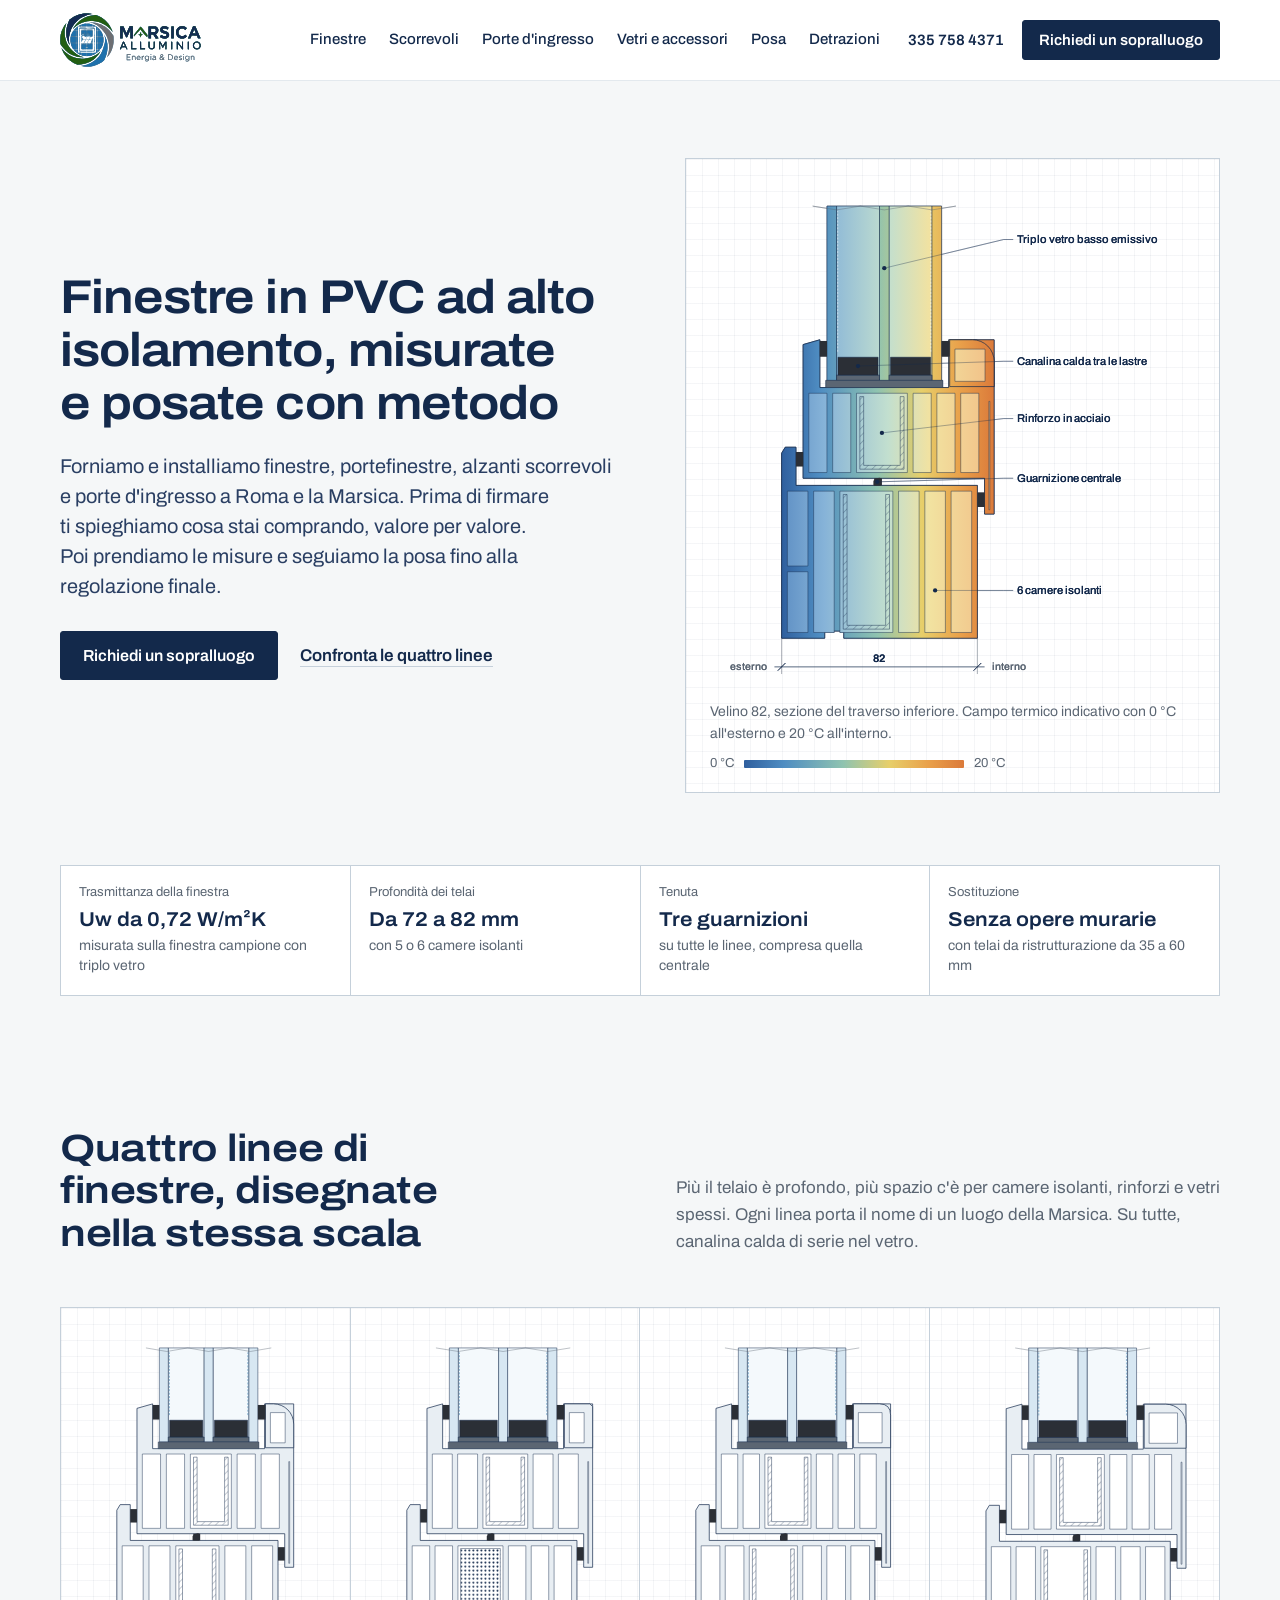
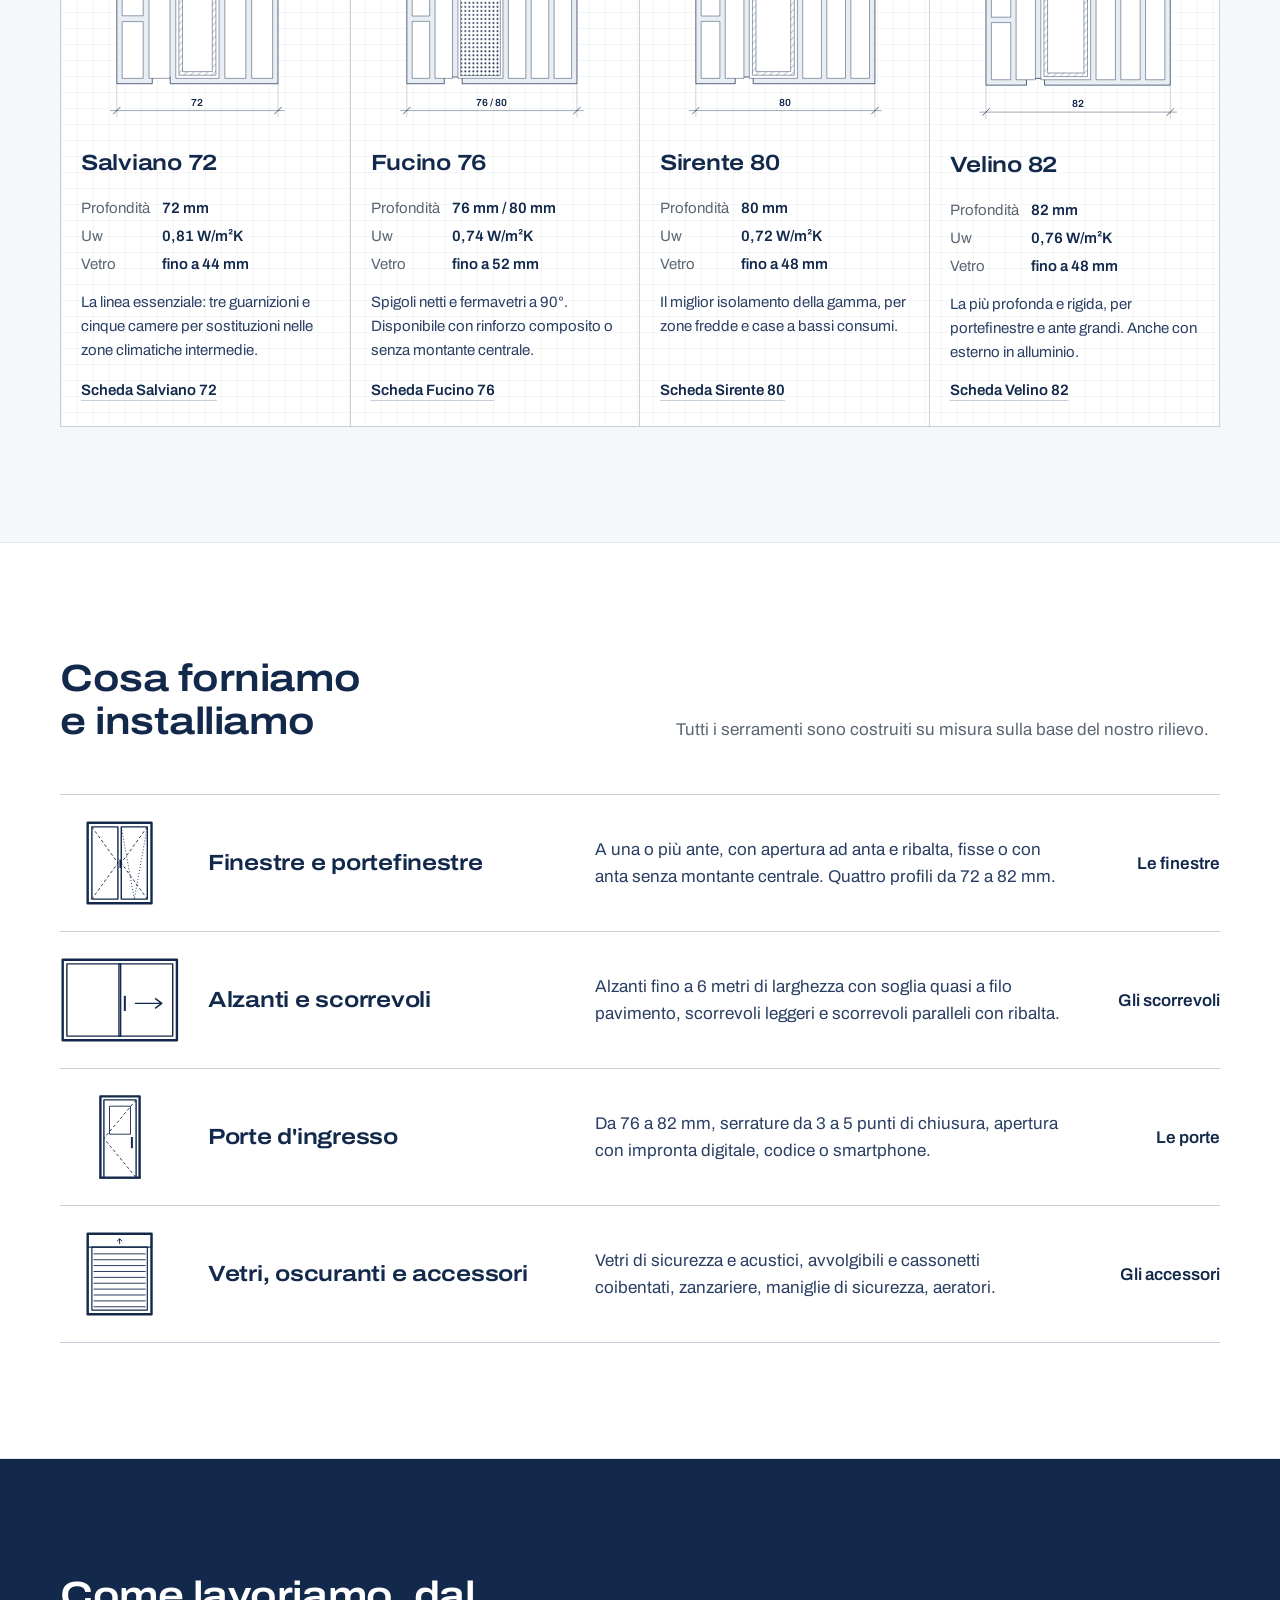
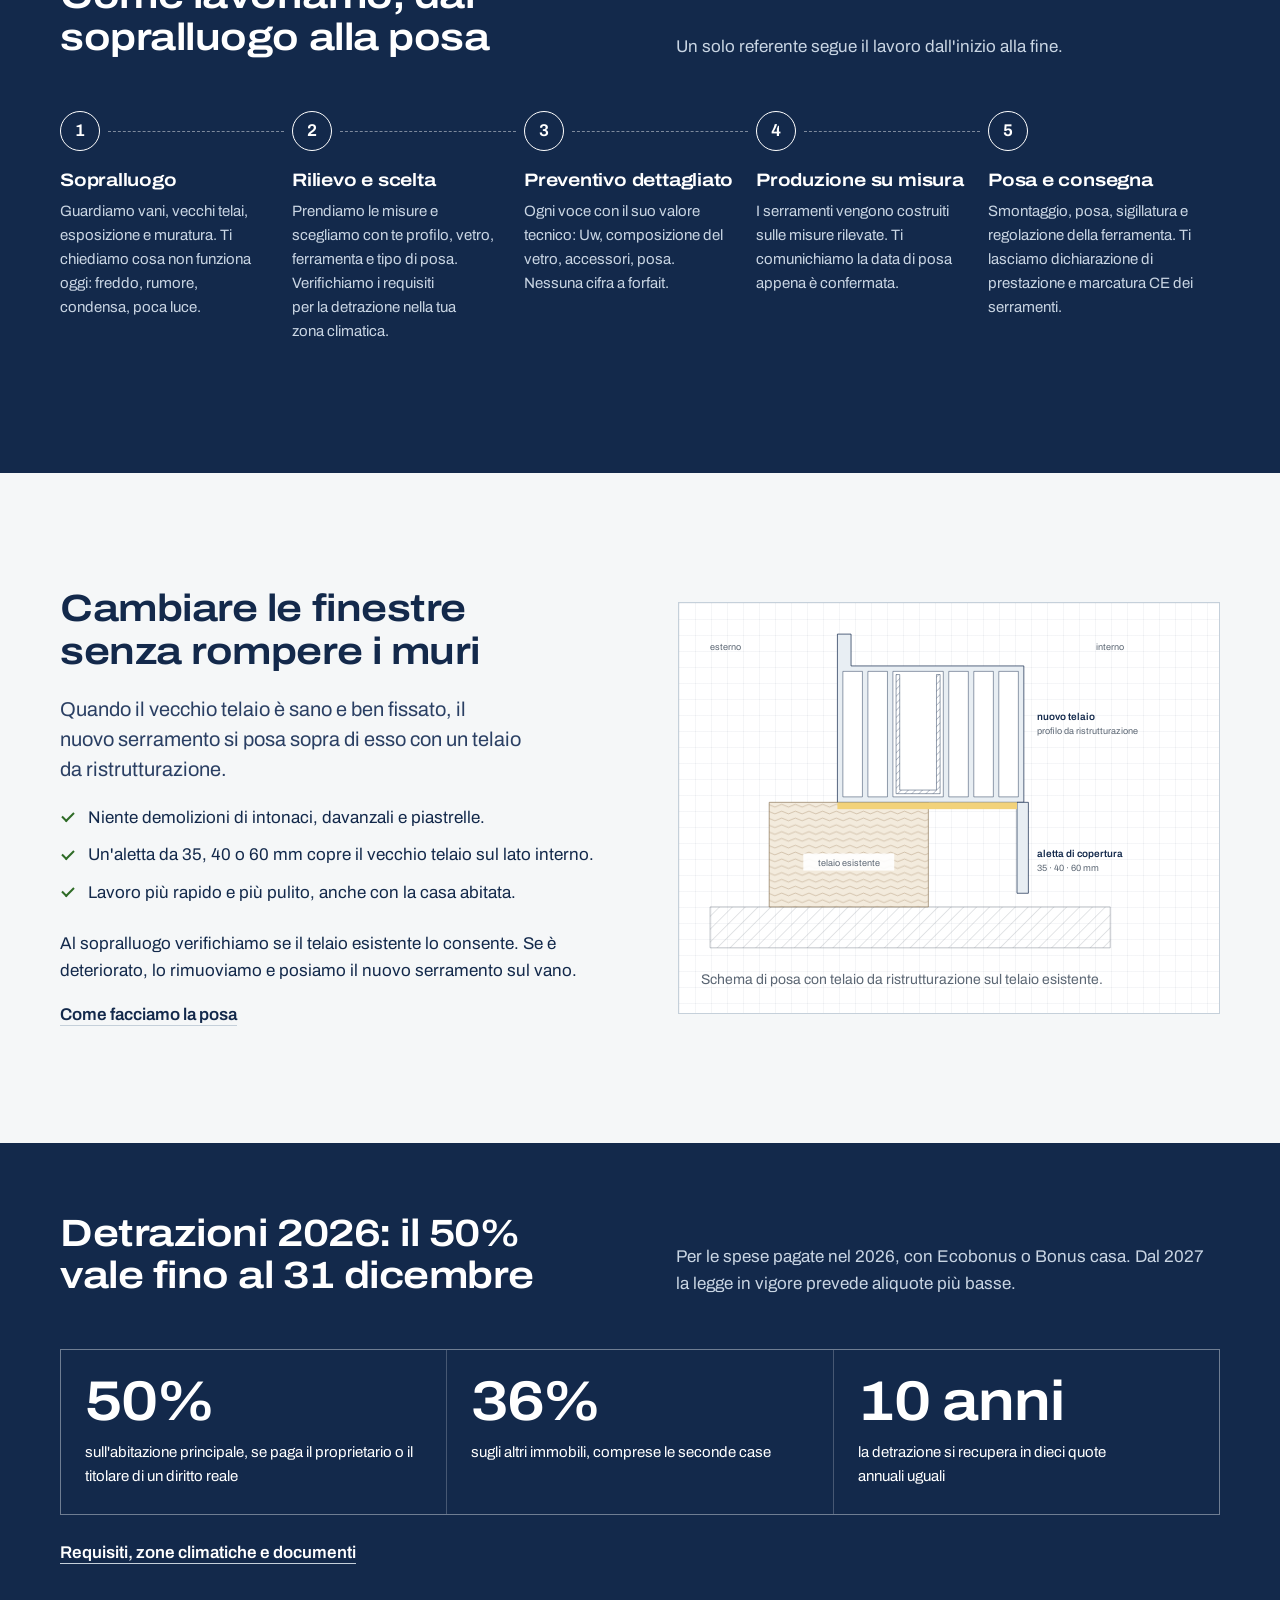
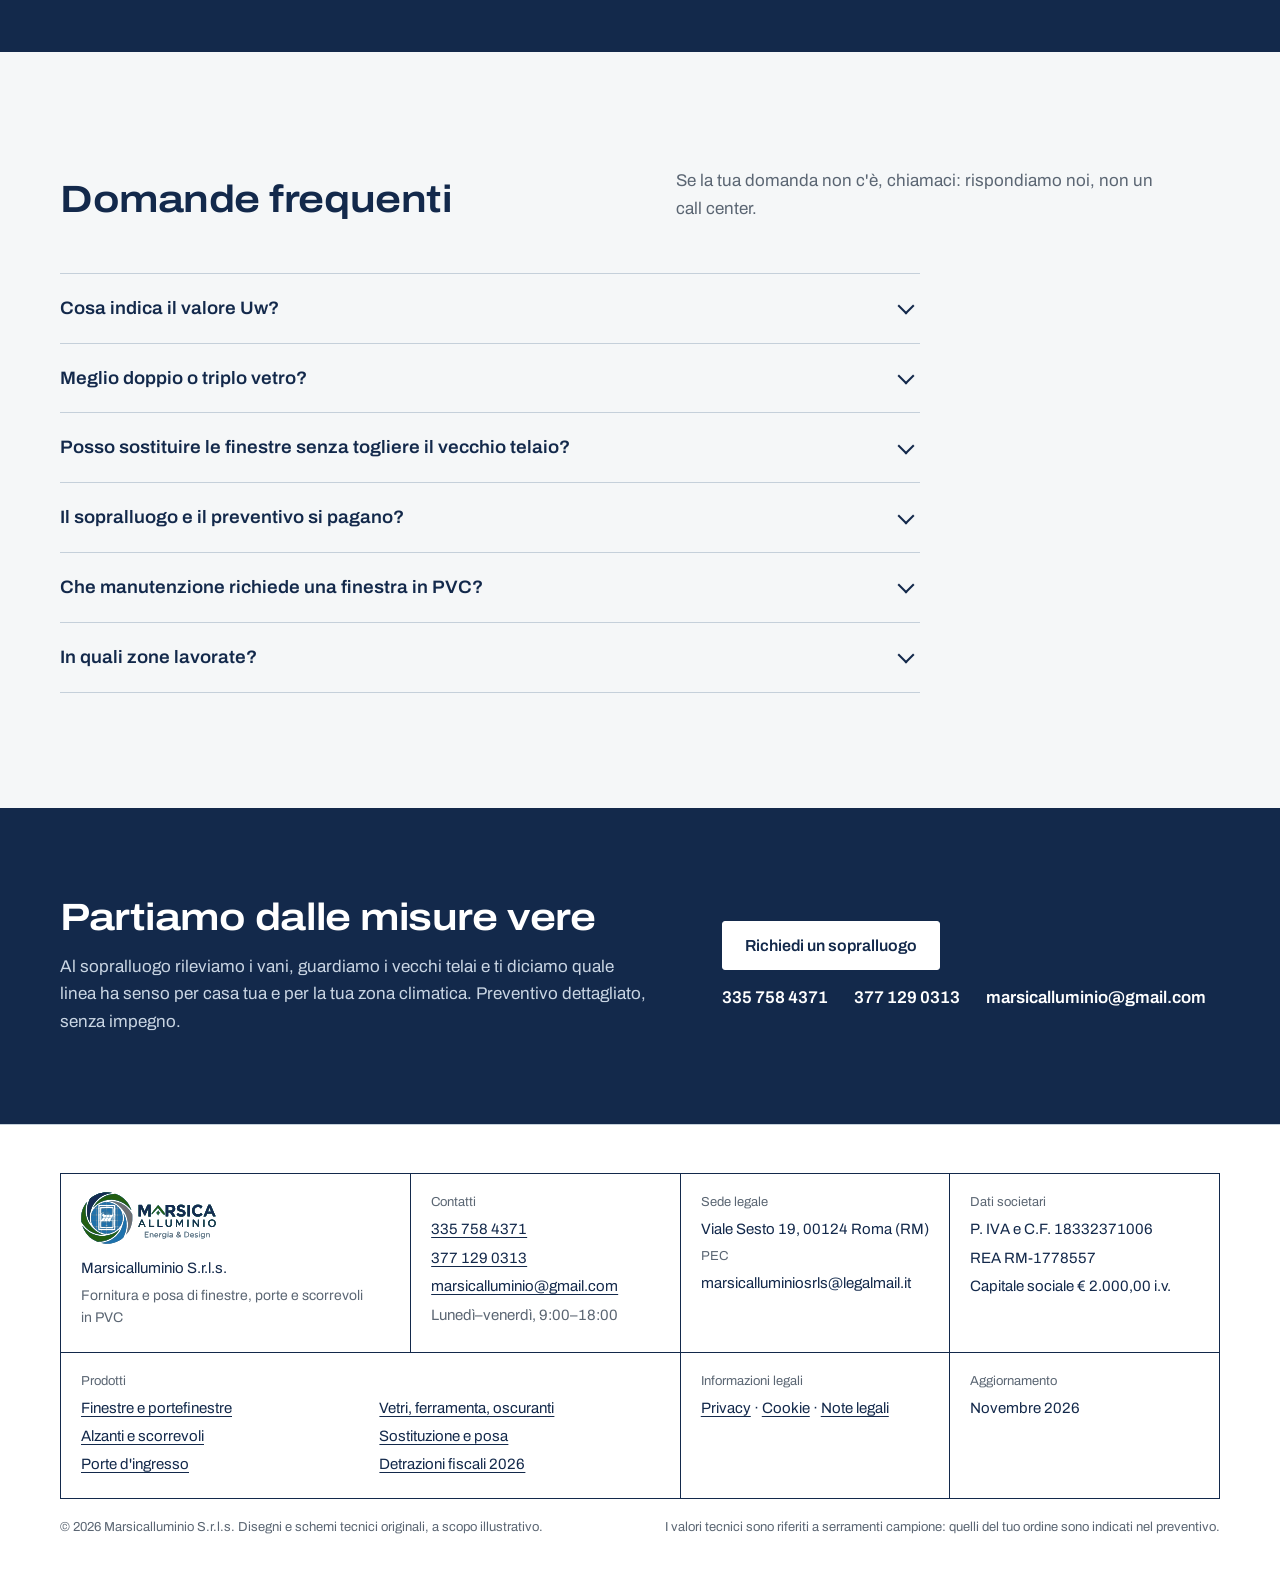
==== commit aeff0d9b: "Contatti senza nomi dei referenti; email in evidenza - Rimossi i nomi dai contatti, dalla fascia fin" ====
--- a/index.html
+++ b/index.html
@@ -193,8 +193,9 @@
     <div class="cta-actions">
       <a class="btn" href="contatti.html">Richiedi un sopralluogo</a>
       <div class="tels">
-        <a href="tel:+393357584371">335 758 4371 <span>Alessandro Felli</span></a>
-        <a href="tel:+393771290313">377 129 0313 <span>Costantino Alfonsi</span></a>
+        <a href="tel:+393357584371">335 758 4371</a>
+        <a href="tel:+393771290313">377 129 0313</a>
+        <a href="mailto:marsicalluminio@gmail.com">marsicalluminio@gmail.com</a>
       </div>
     </div>
   </div>
@@ -210,8 +211,8 @@
       </div>
       <div>
         <span class="k">Contatti</span>
-        <p><a href="tel:+393357584371">335 758 4371</a> · Alessandro Felli</p>
-        <p><a href="tel:+393771290313">377 129 0313</a> · Costantino Alfonsi</p>
+        <p><a href="tel:+393357584371">335 758 4371</a></p>
+        <p><a href="tel:+393771290313">377 129 0313</a></p>
         <p><a href="mailto:marsicalluminio@gmail.com">marsicalluminio@gmail.com</a></p>
         <p class="muted">Lunedì–venerdì, 9:00–18:00</p>
       </div>
--- a/assets/css/site.css
+++ b/assets/css/site.css
@@ -363,6 +363,8 @@
 .people .name { font-weight: 640; font-stretch: 108%; font-size: 1.125rem; }
 .people a.tel { font-size: 1.375rem; font-weight: 640; color: var(--ink); text-decoration: none; display: inline-block; margin: 4px 0; }
 .people a.tel:hover { color: var(--signal); }
+.people a.mail { font-size: 1.125rem; font-weight: 600; color: var(--ink); overflow-wrap: anywhere; }
+.people a.mail:hover { color: var(--signal); }
 form.quote { background: var(--sheet); border: 1px solid var(--line); padding: clamp(22px, 3vw, 36px); }
 .field { margin-bottom: 18px; }
 .field label, .field legend { display: block; font-weight: 600; font-size: .9375rem; margin-bottom: 6px; }
@@ -398,7 +400,7 @@
 .cta-band .btn:hover { background: var(--glass); border-color: var(--glass); }
 .cta-band .tels { display: flex; flex-wrap: wrap; gap: 6px 26px; }
 .cta-band .tels a { color: #fff; font-weight: 600; text-decoration: none; font-size: 1.0625rem; }
-.cta-band .tels a span { color: #c9d5e3; font-weight: 400; }
+
 @media (max-width: 860px) { .cta-in { grid-template-columns: 1fr; } }
 
 /* ---------- piè di pagina come cartiglio ---------- */
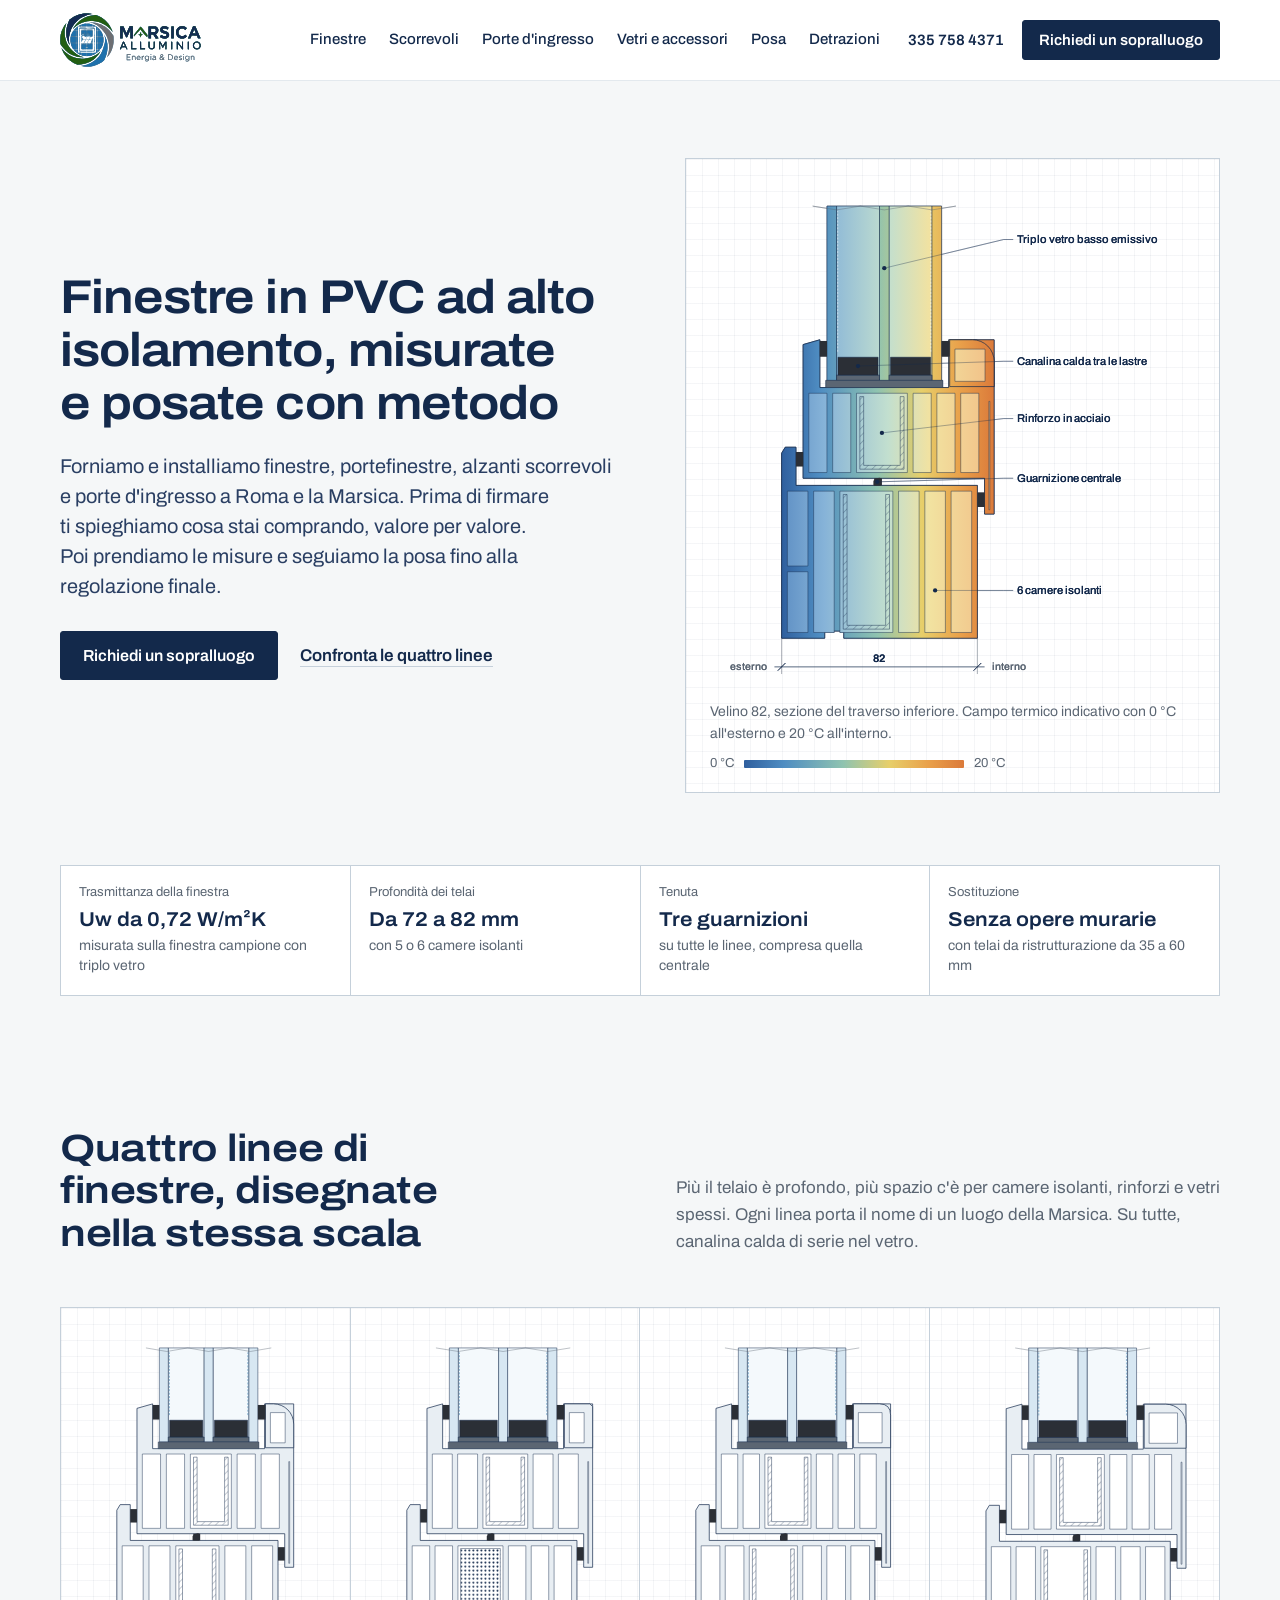
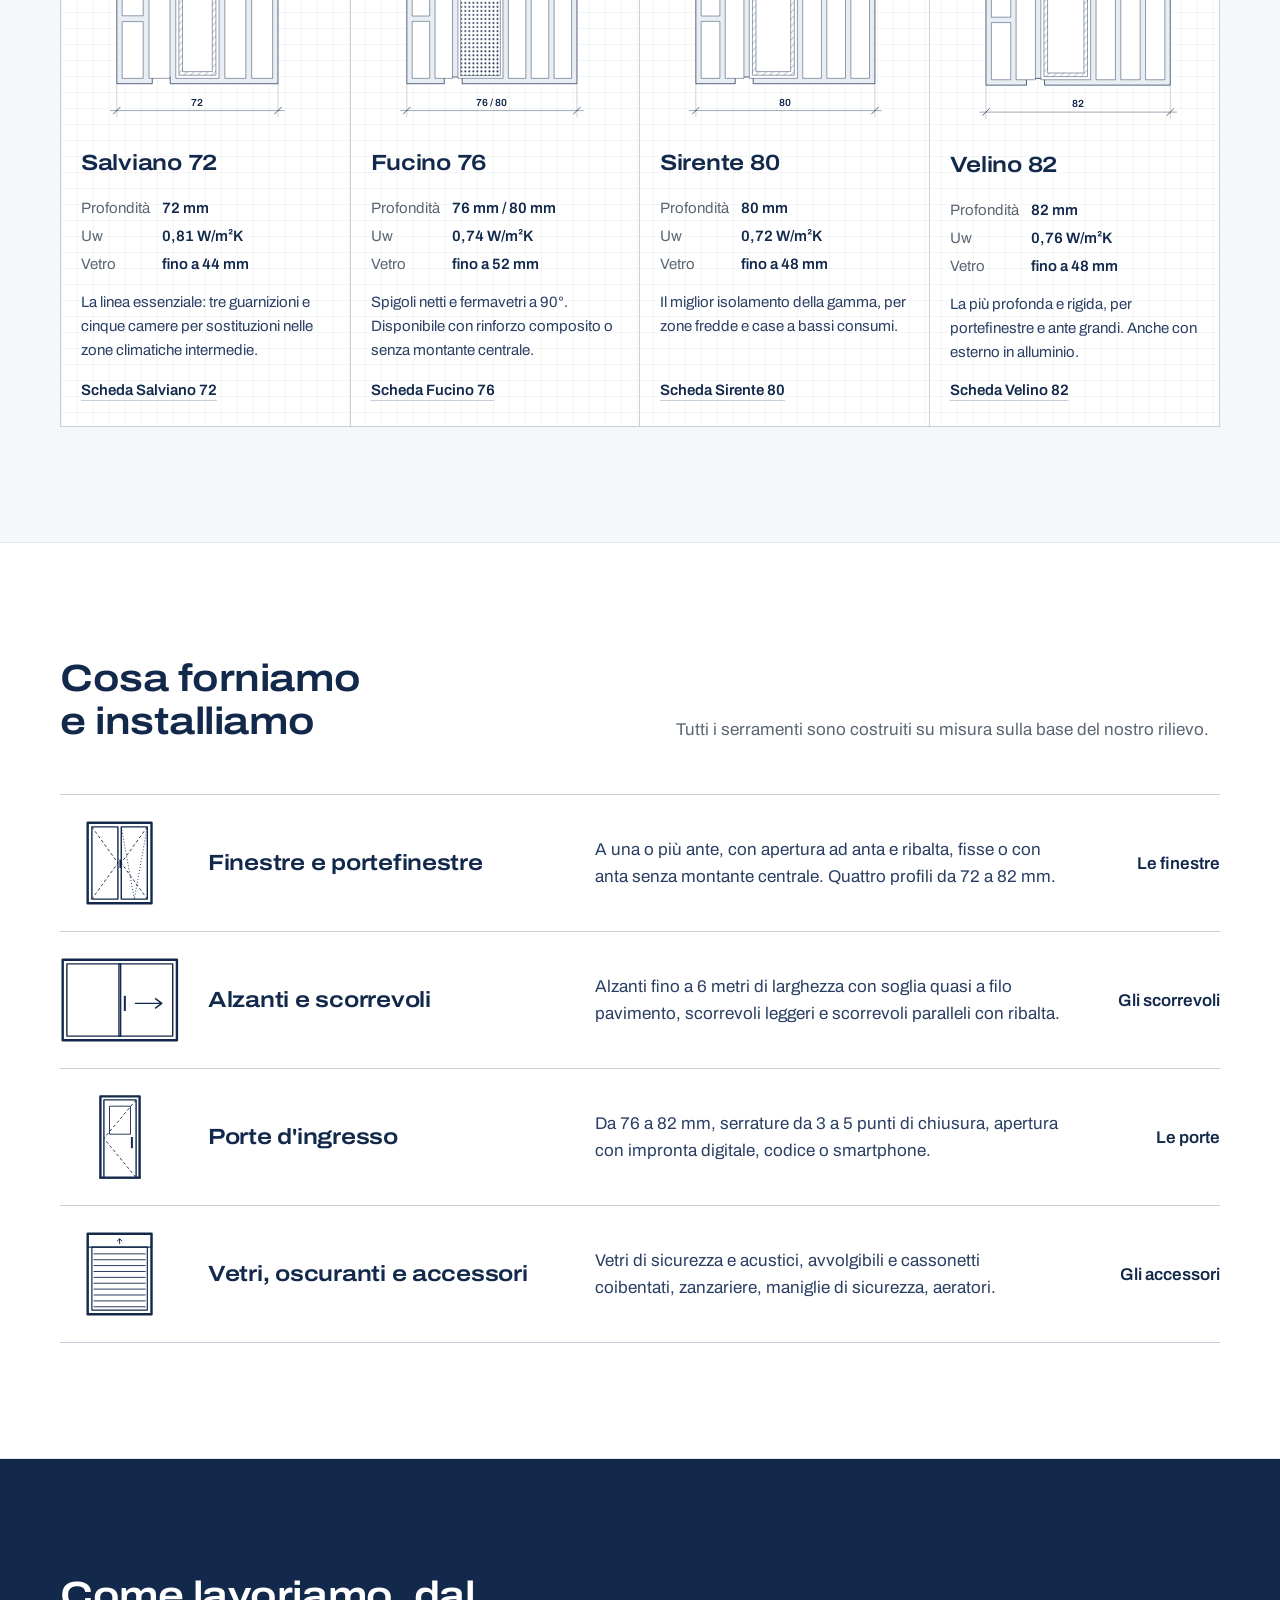
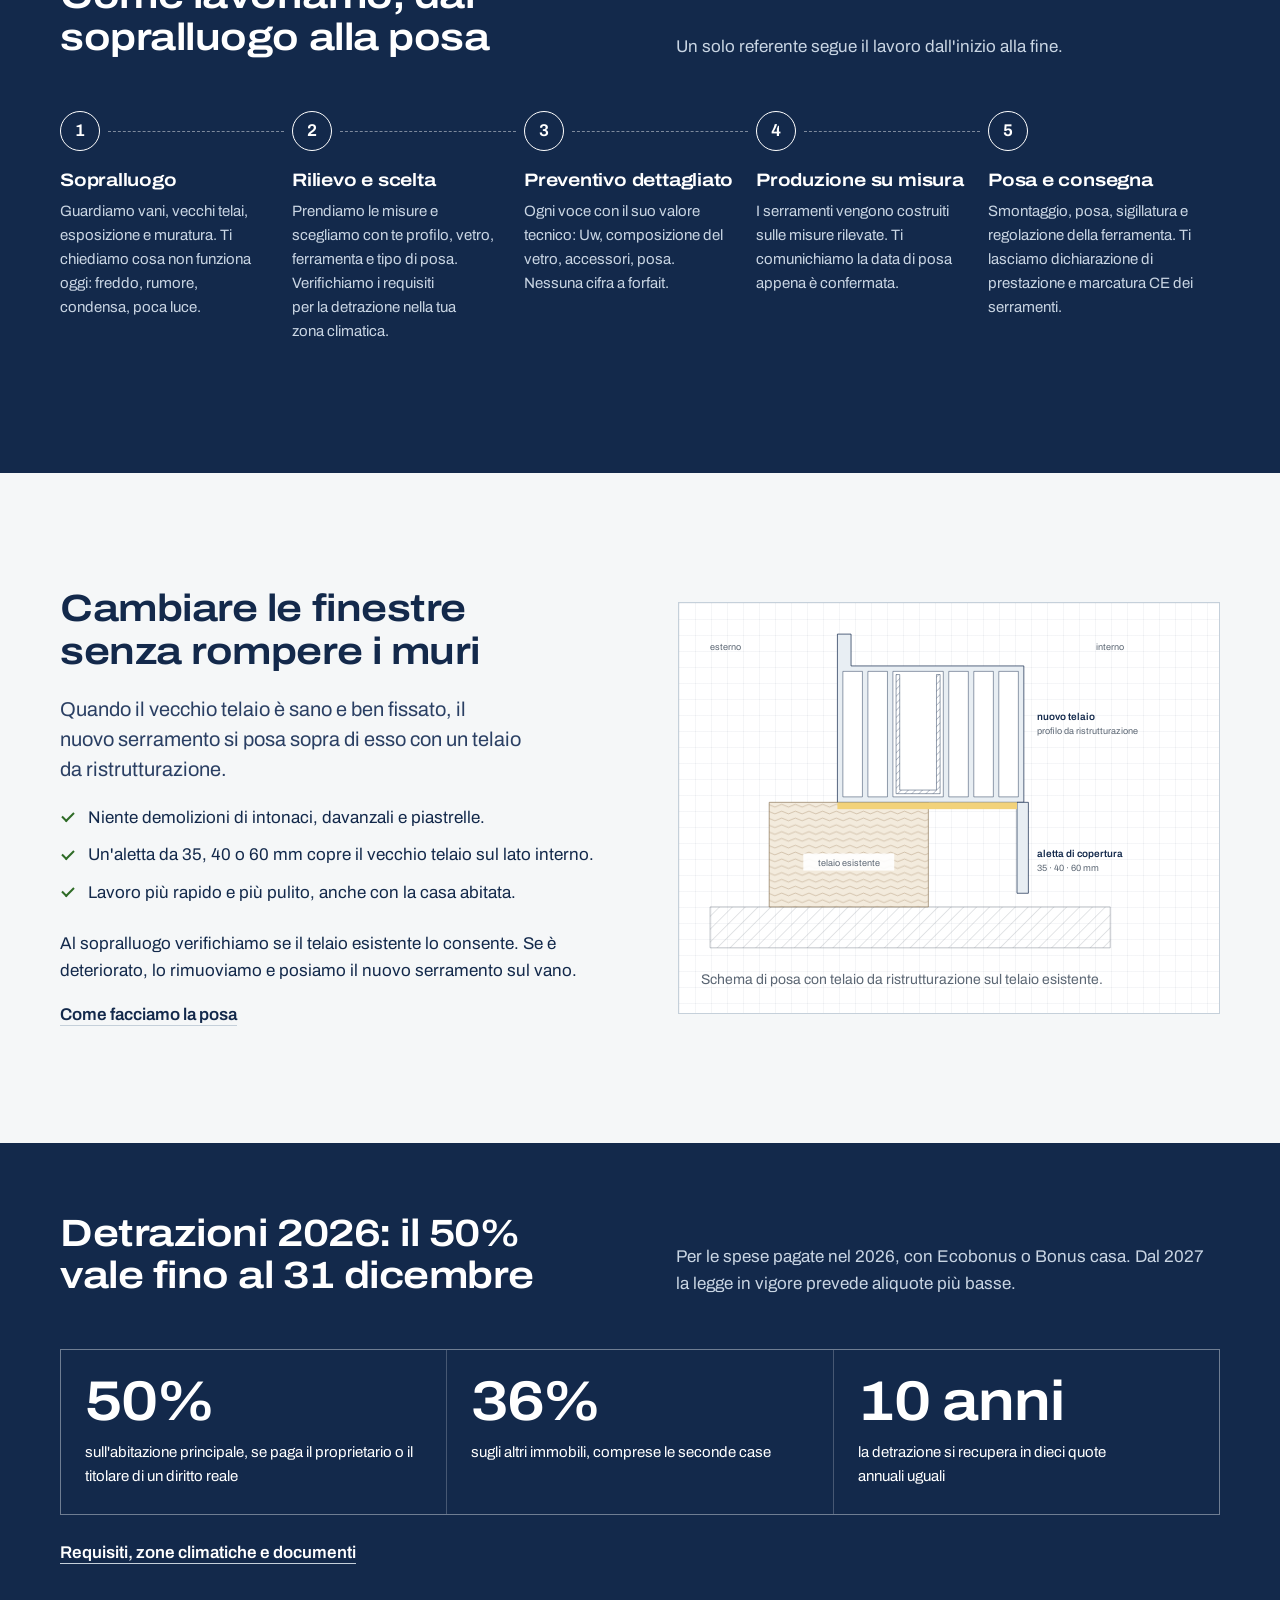
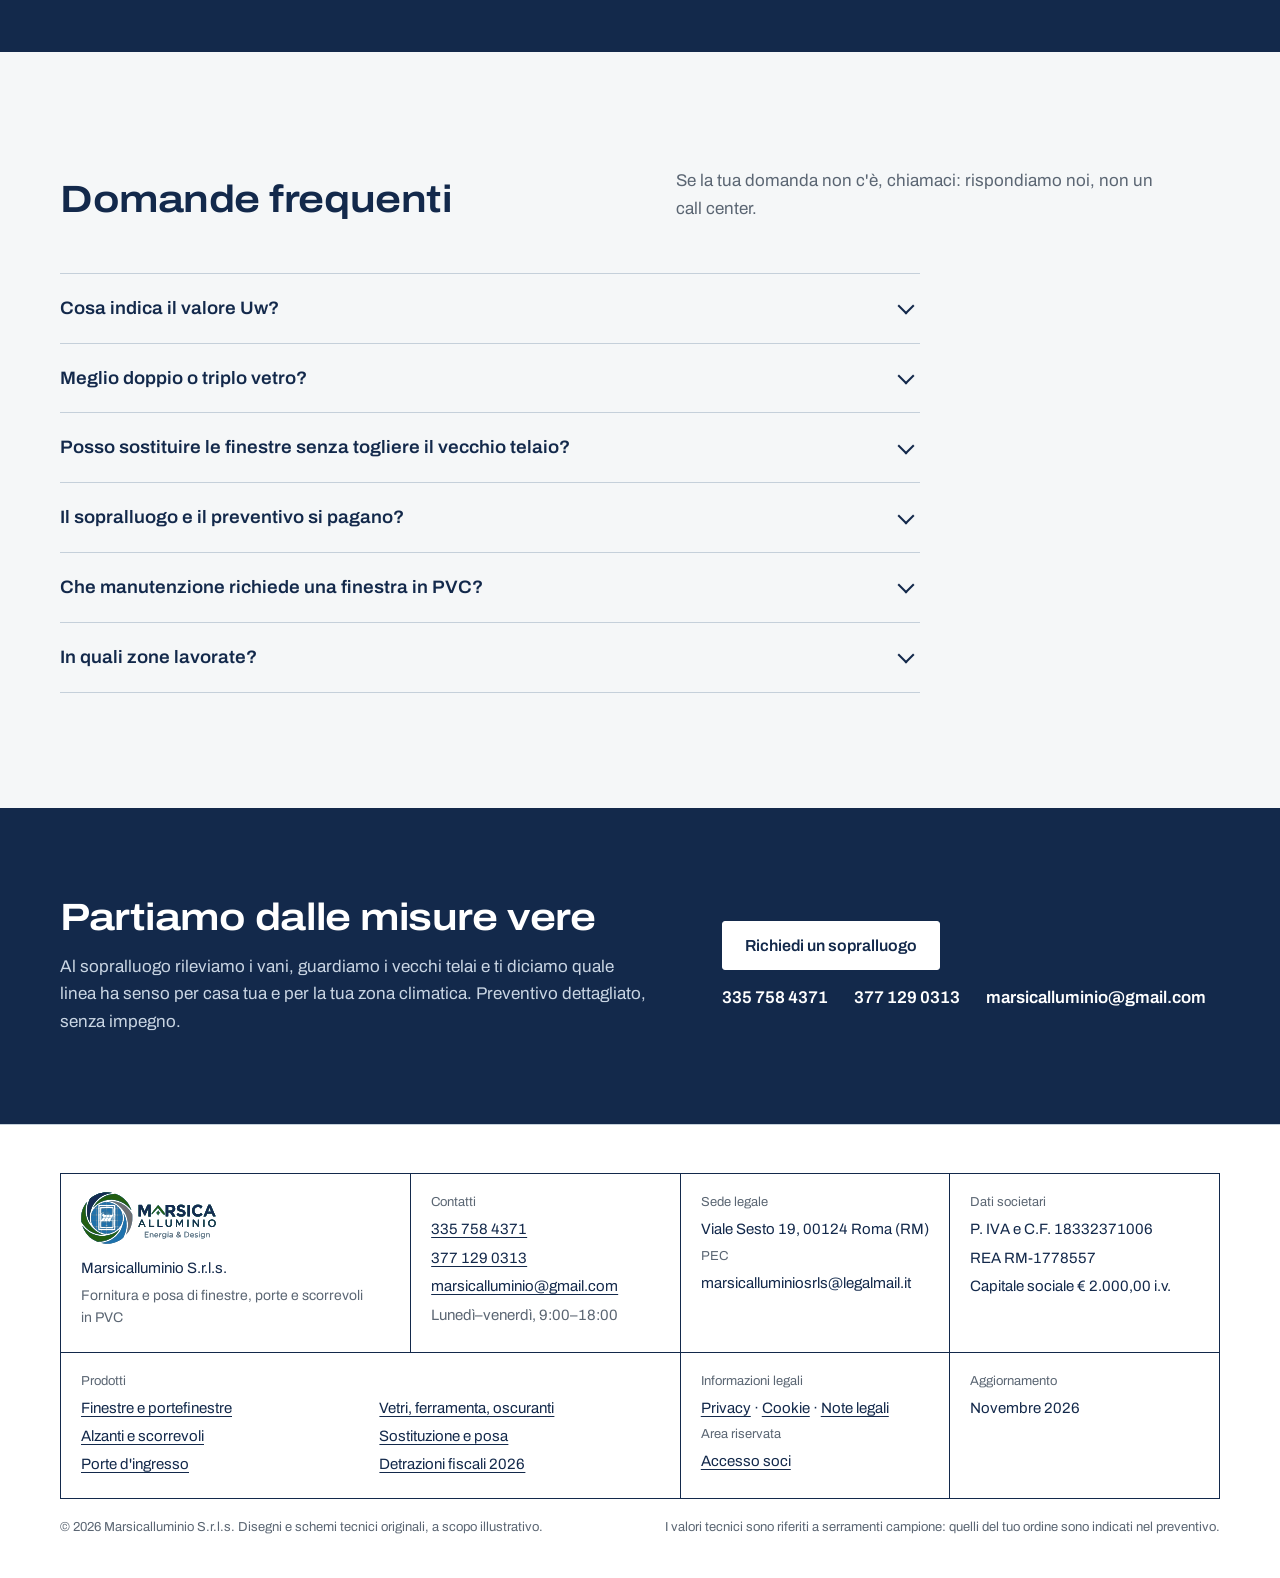
==== commit 988cfe8f: "Piè di pagina: link «Area riservata» all'accesso soci (strumento offerte) Co-Authored-By: Claude Opu" ====
--- a/index.html
+++ b/index.html
@@ -242,6 +242,8 @@
       <div>
         <span class="k">Informazioni legali</span>
         <p><a href="privacy.html">Privacy</a> · <a href="cookie.html">Cookie</a> · <a href="note-legali.html">Note legali</a></p>
+        <span class="k">Area riservata</span>
+        <p><a href="https://marsicalluminio.eu.pythonanywhere.com" rel="nofollow">Accesso soci</a></p>
       </div>
       <div>
         <span class="k">Aggiornamento</span>
